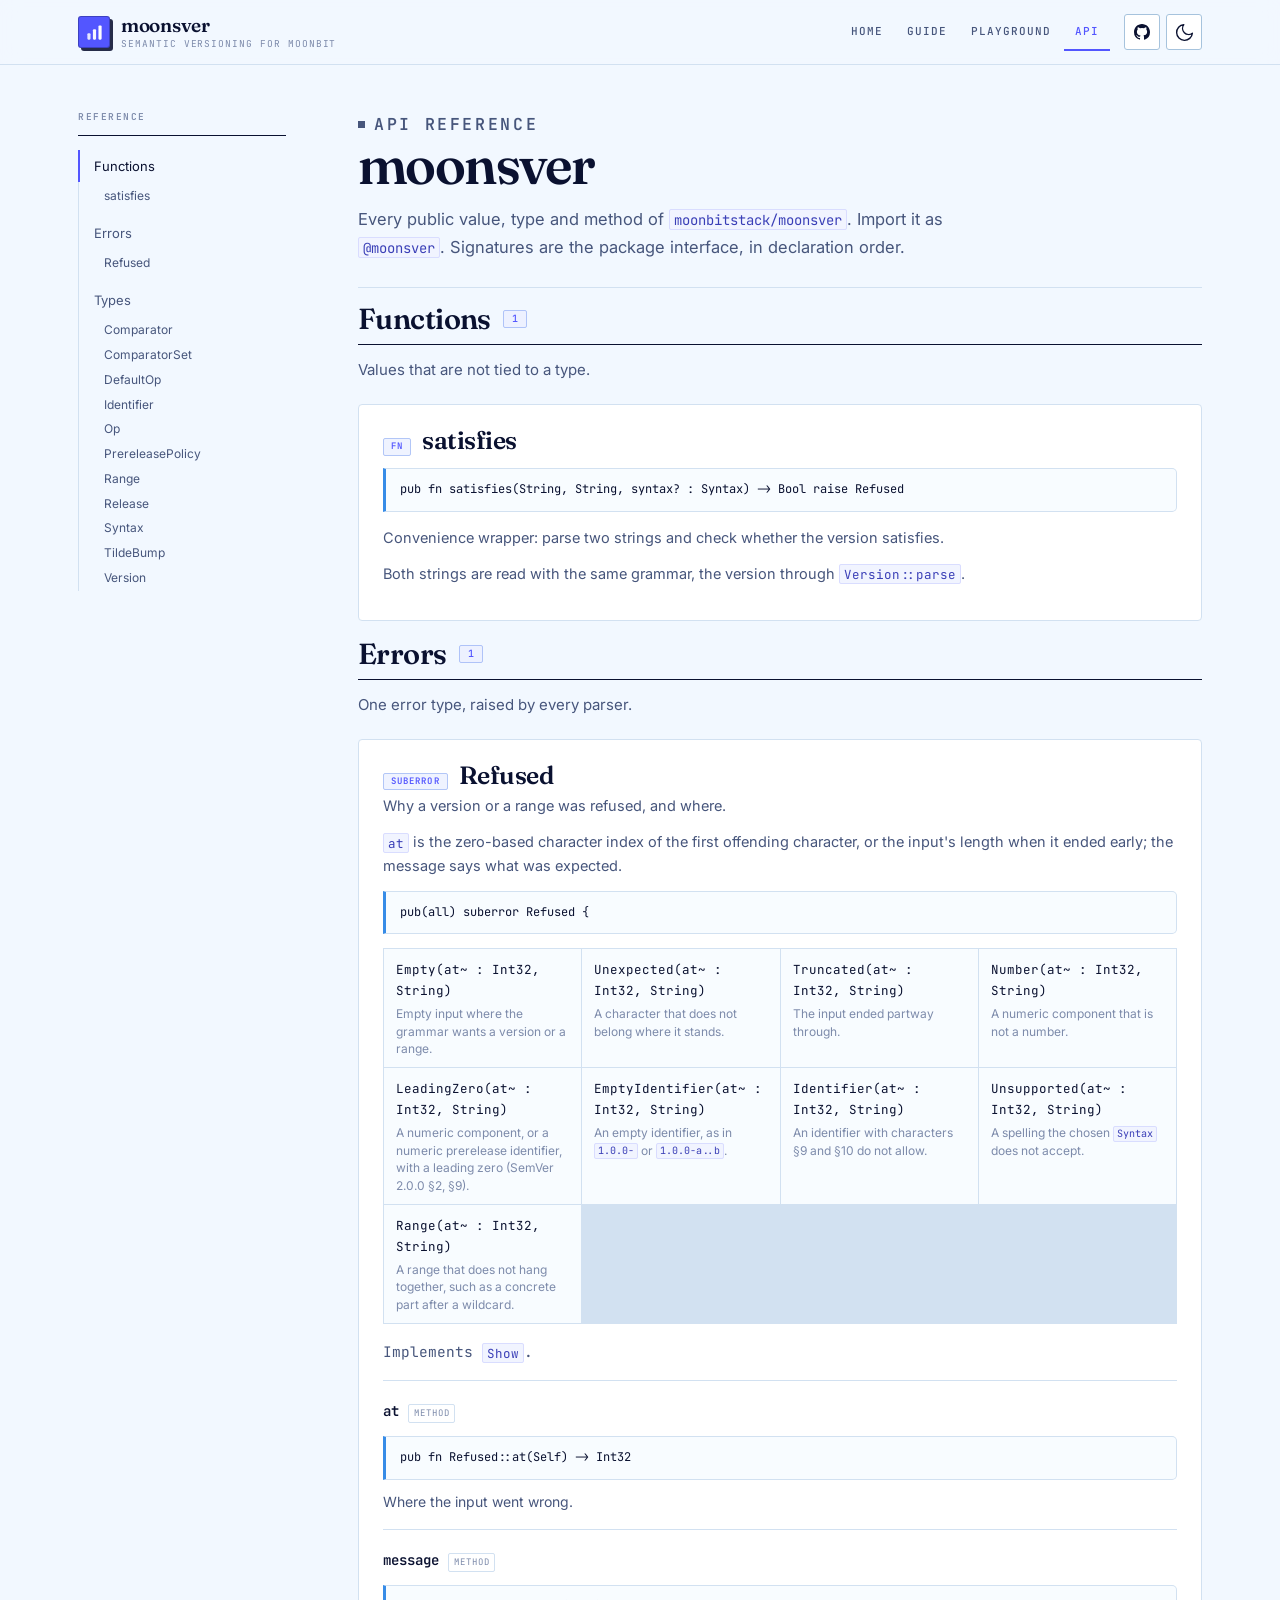
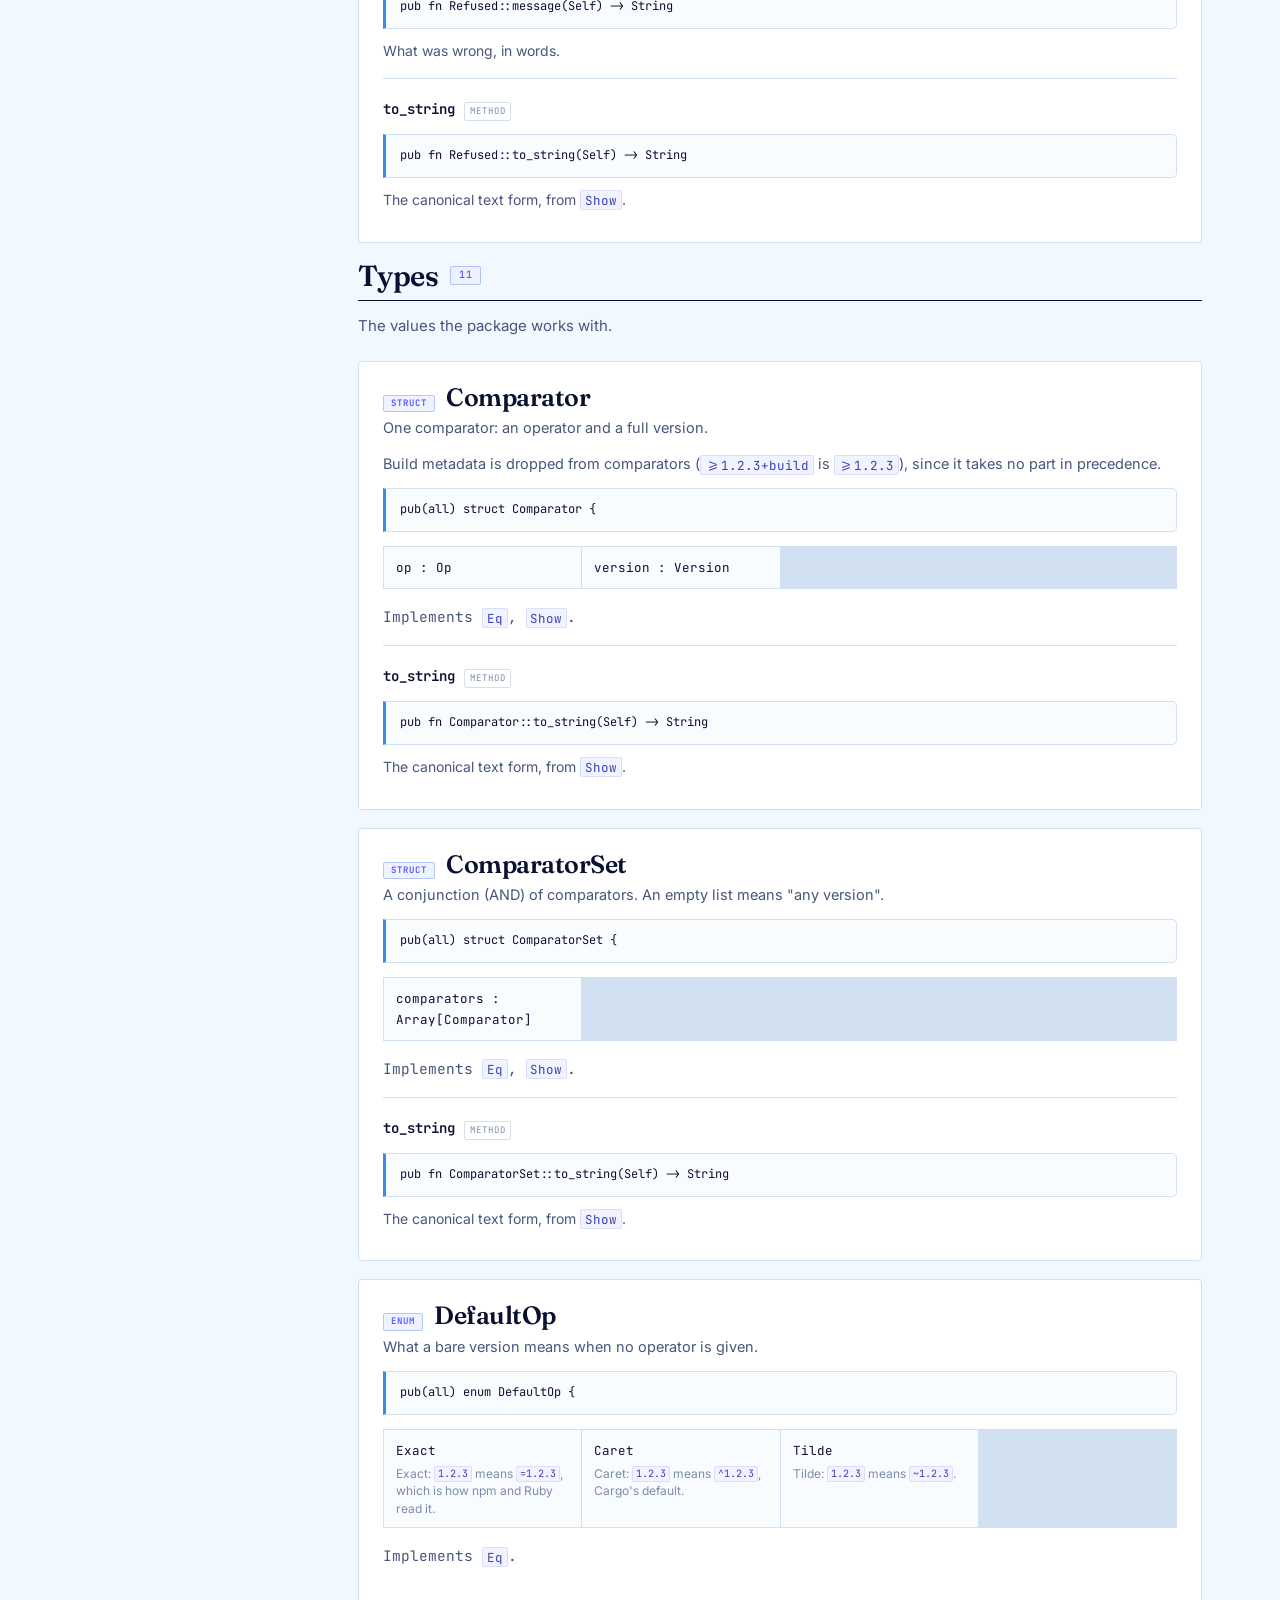
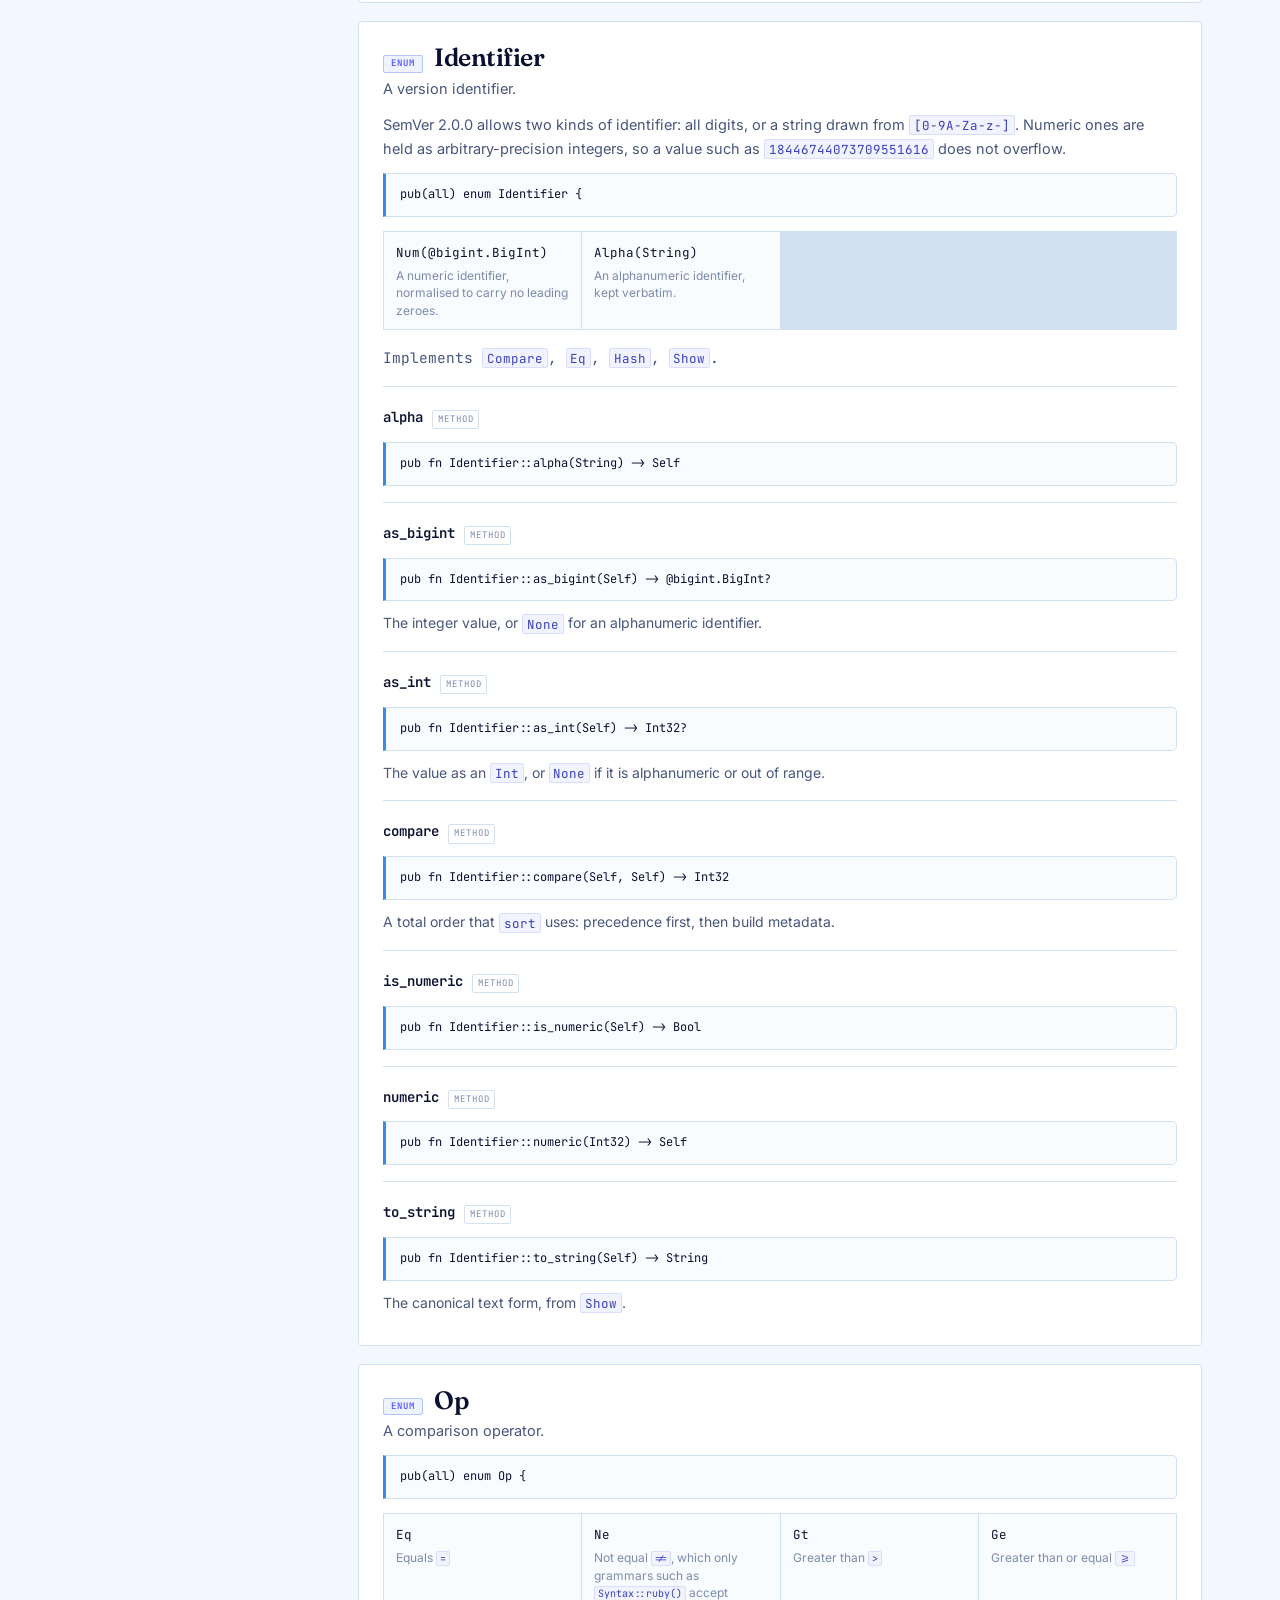
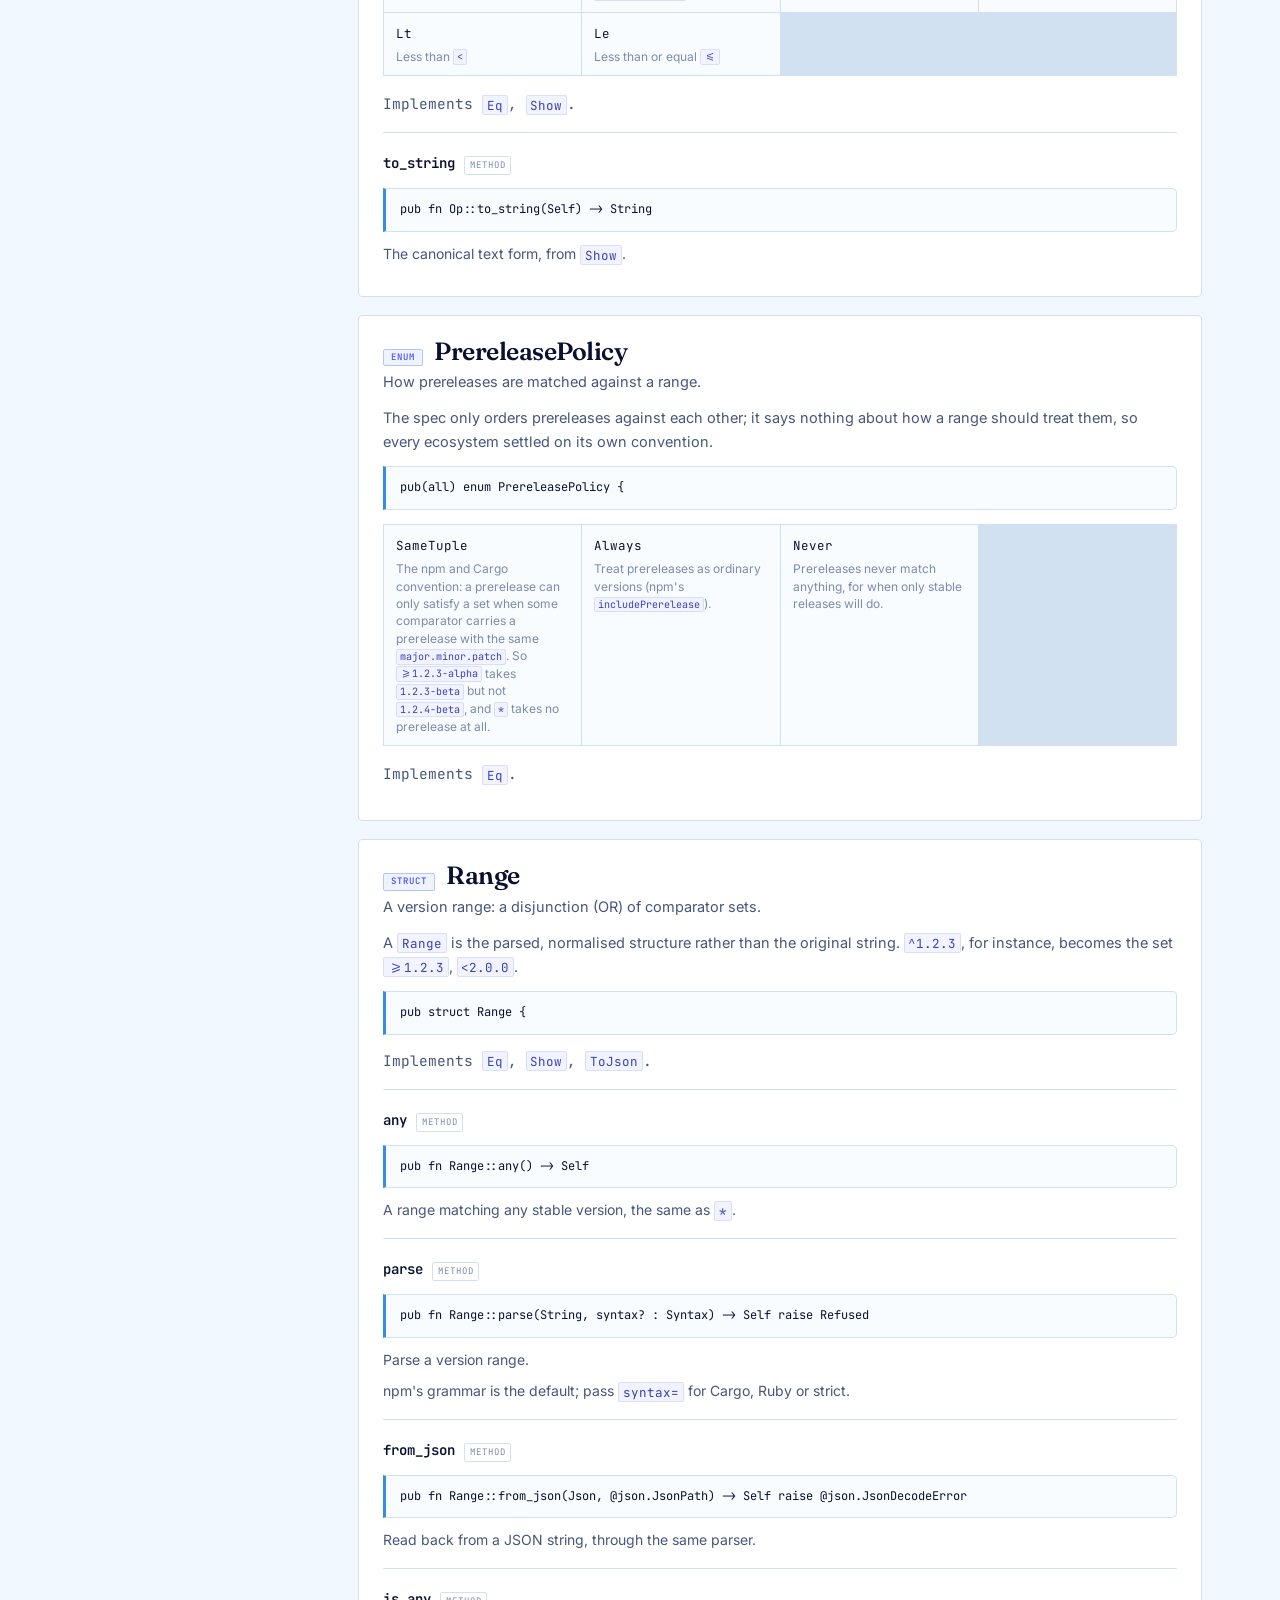
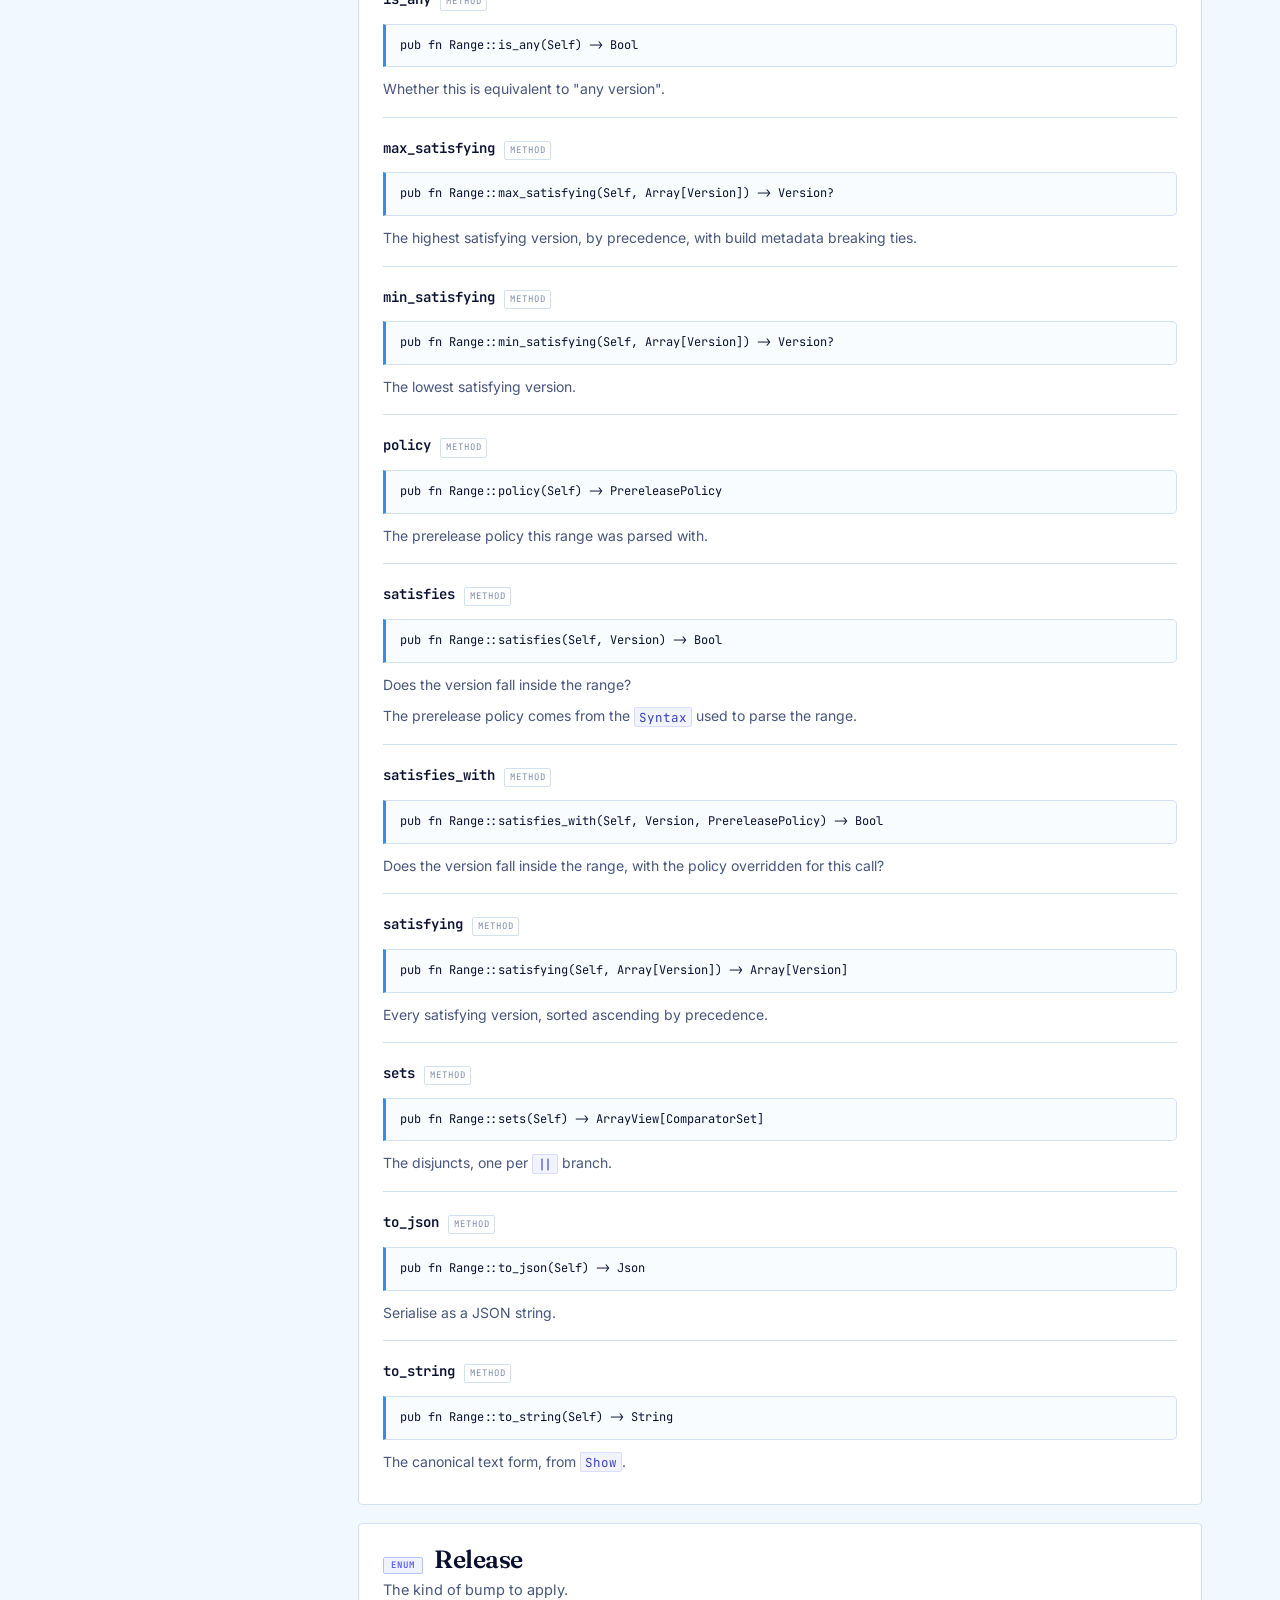
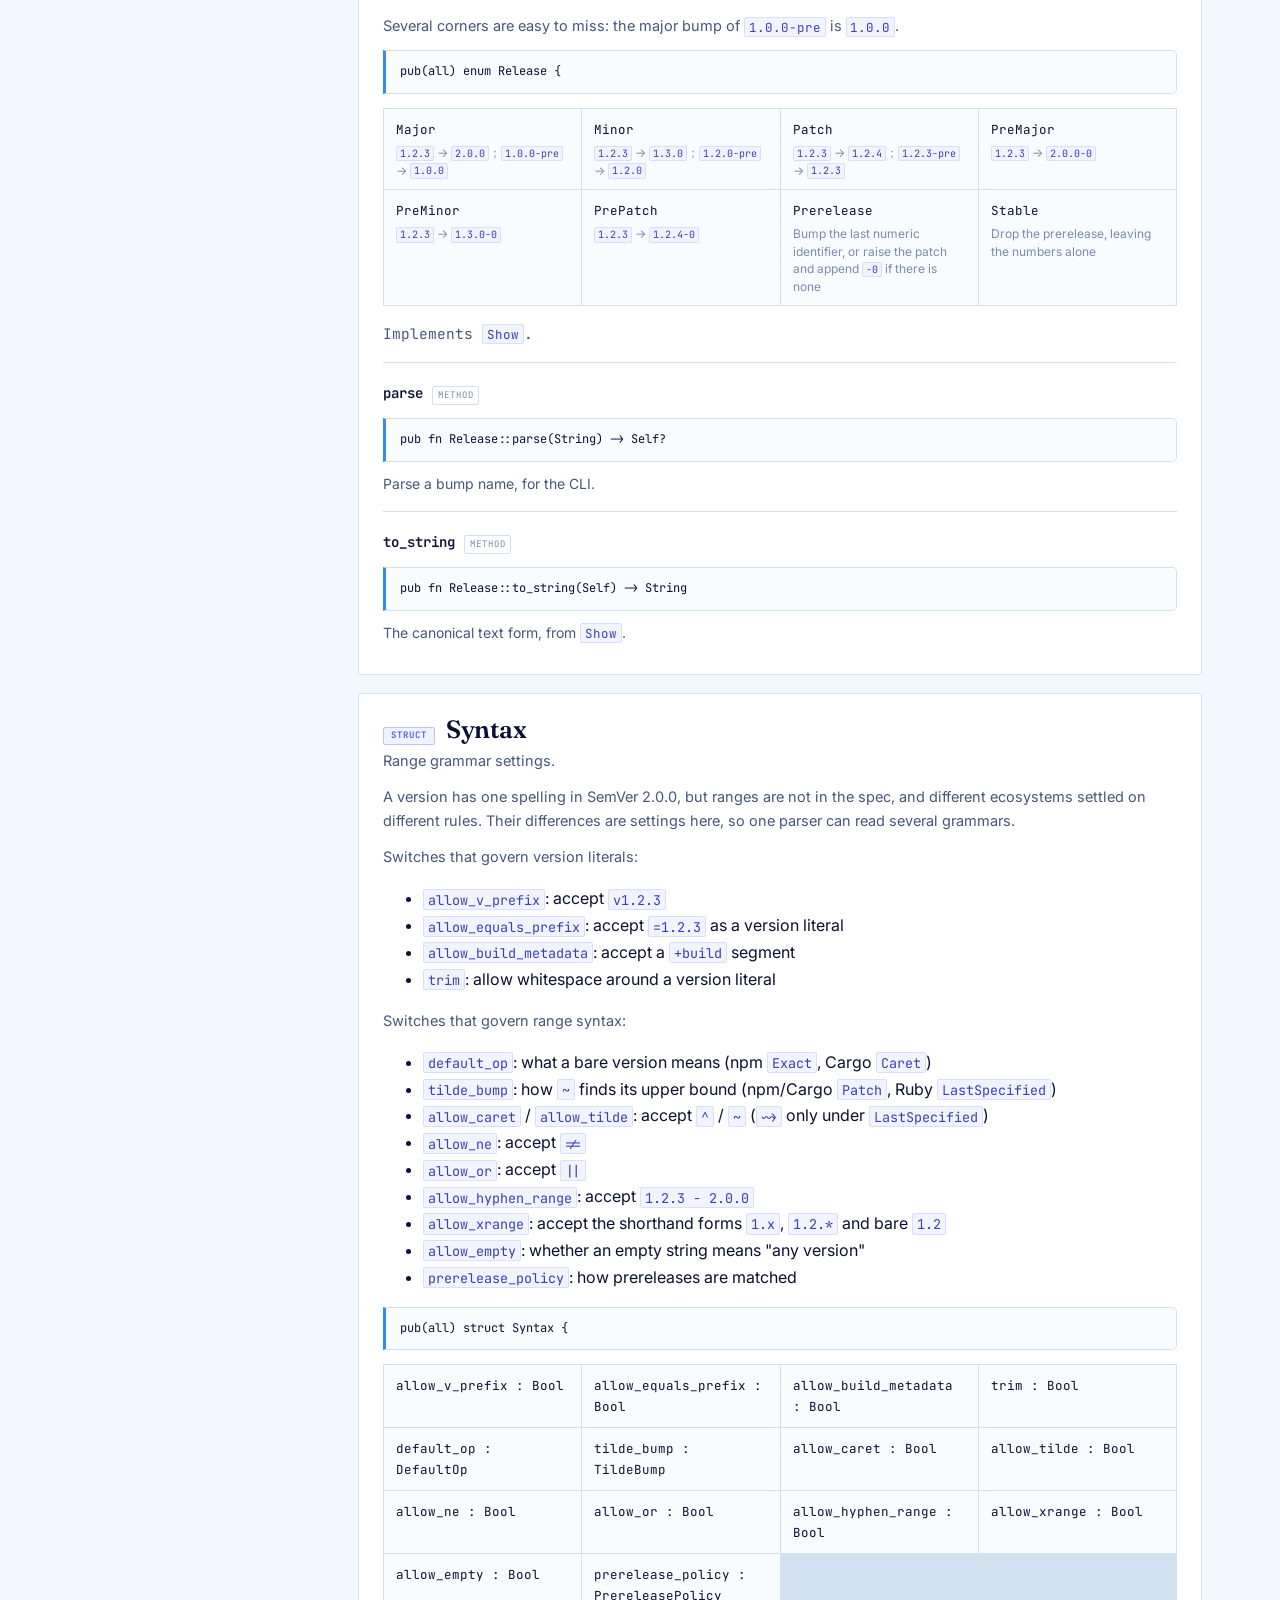
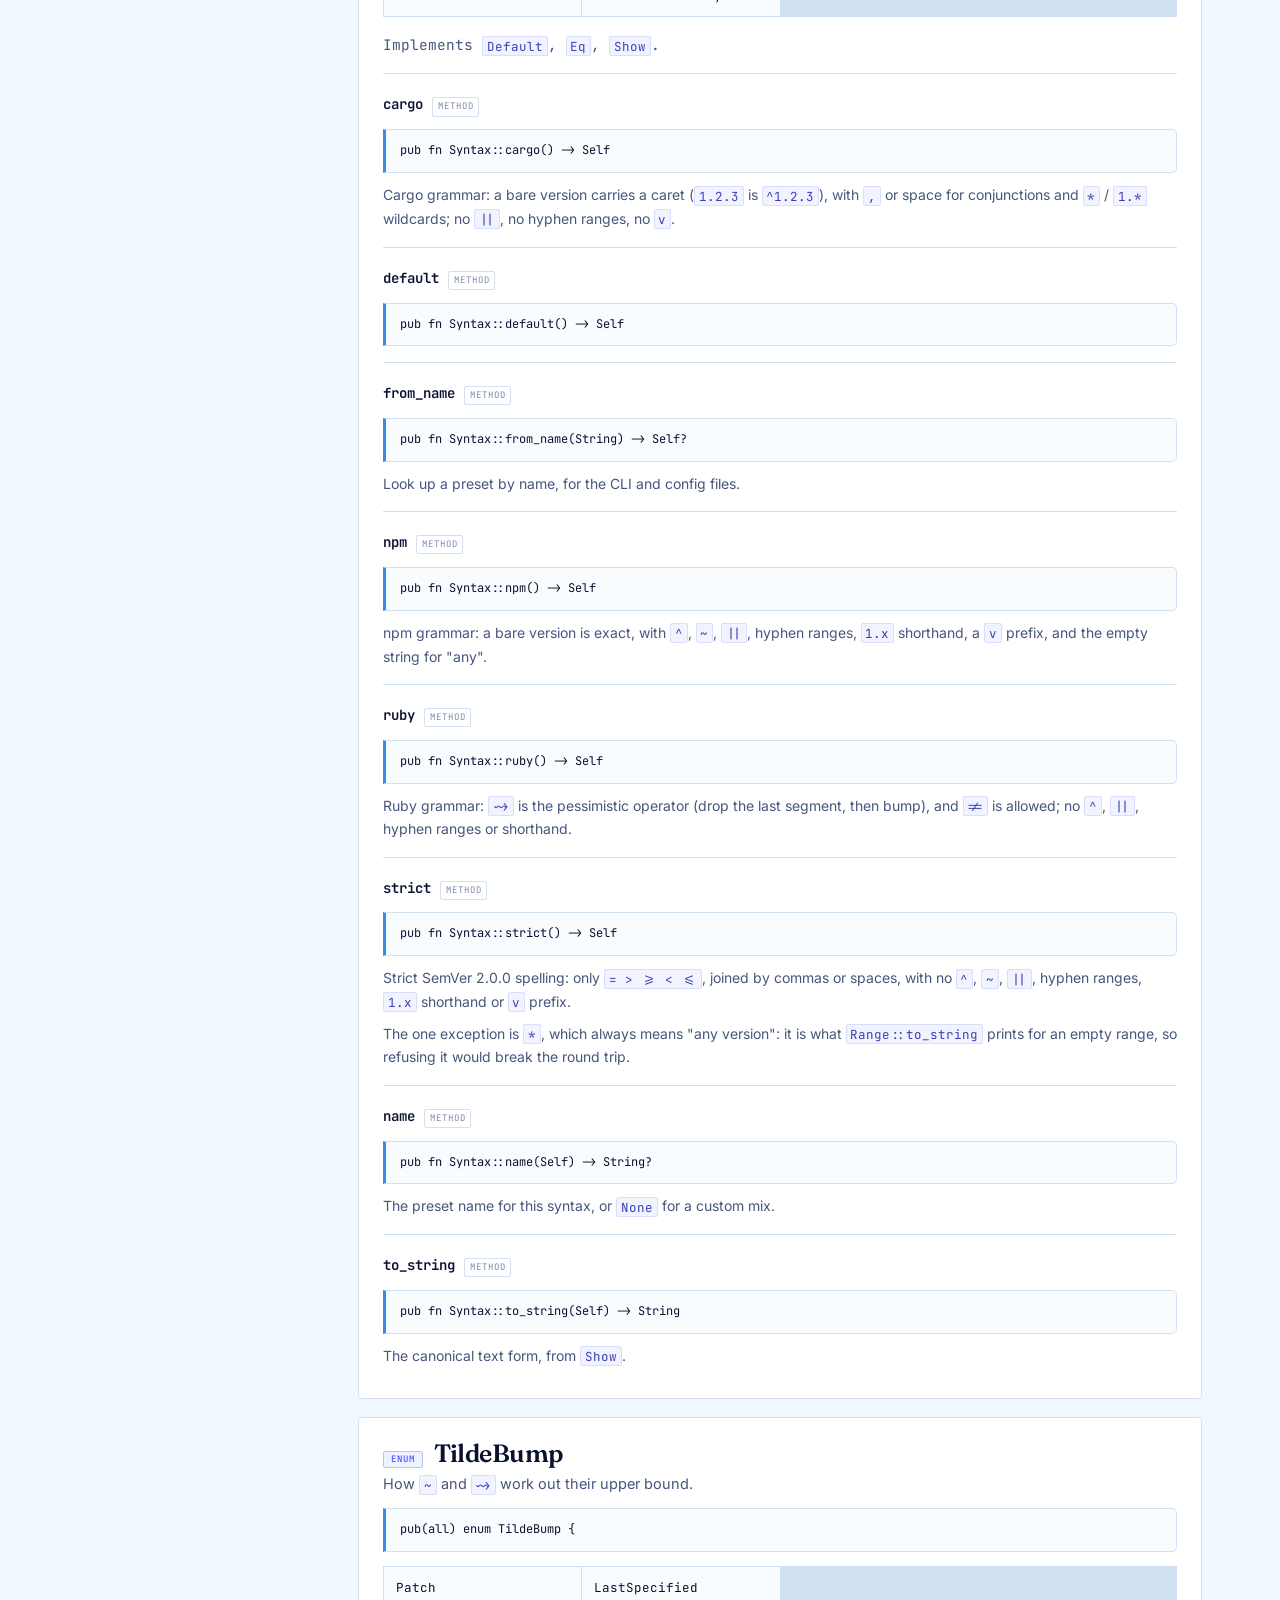
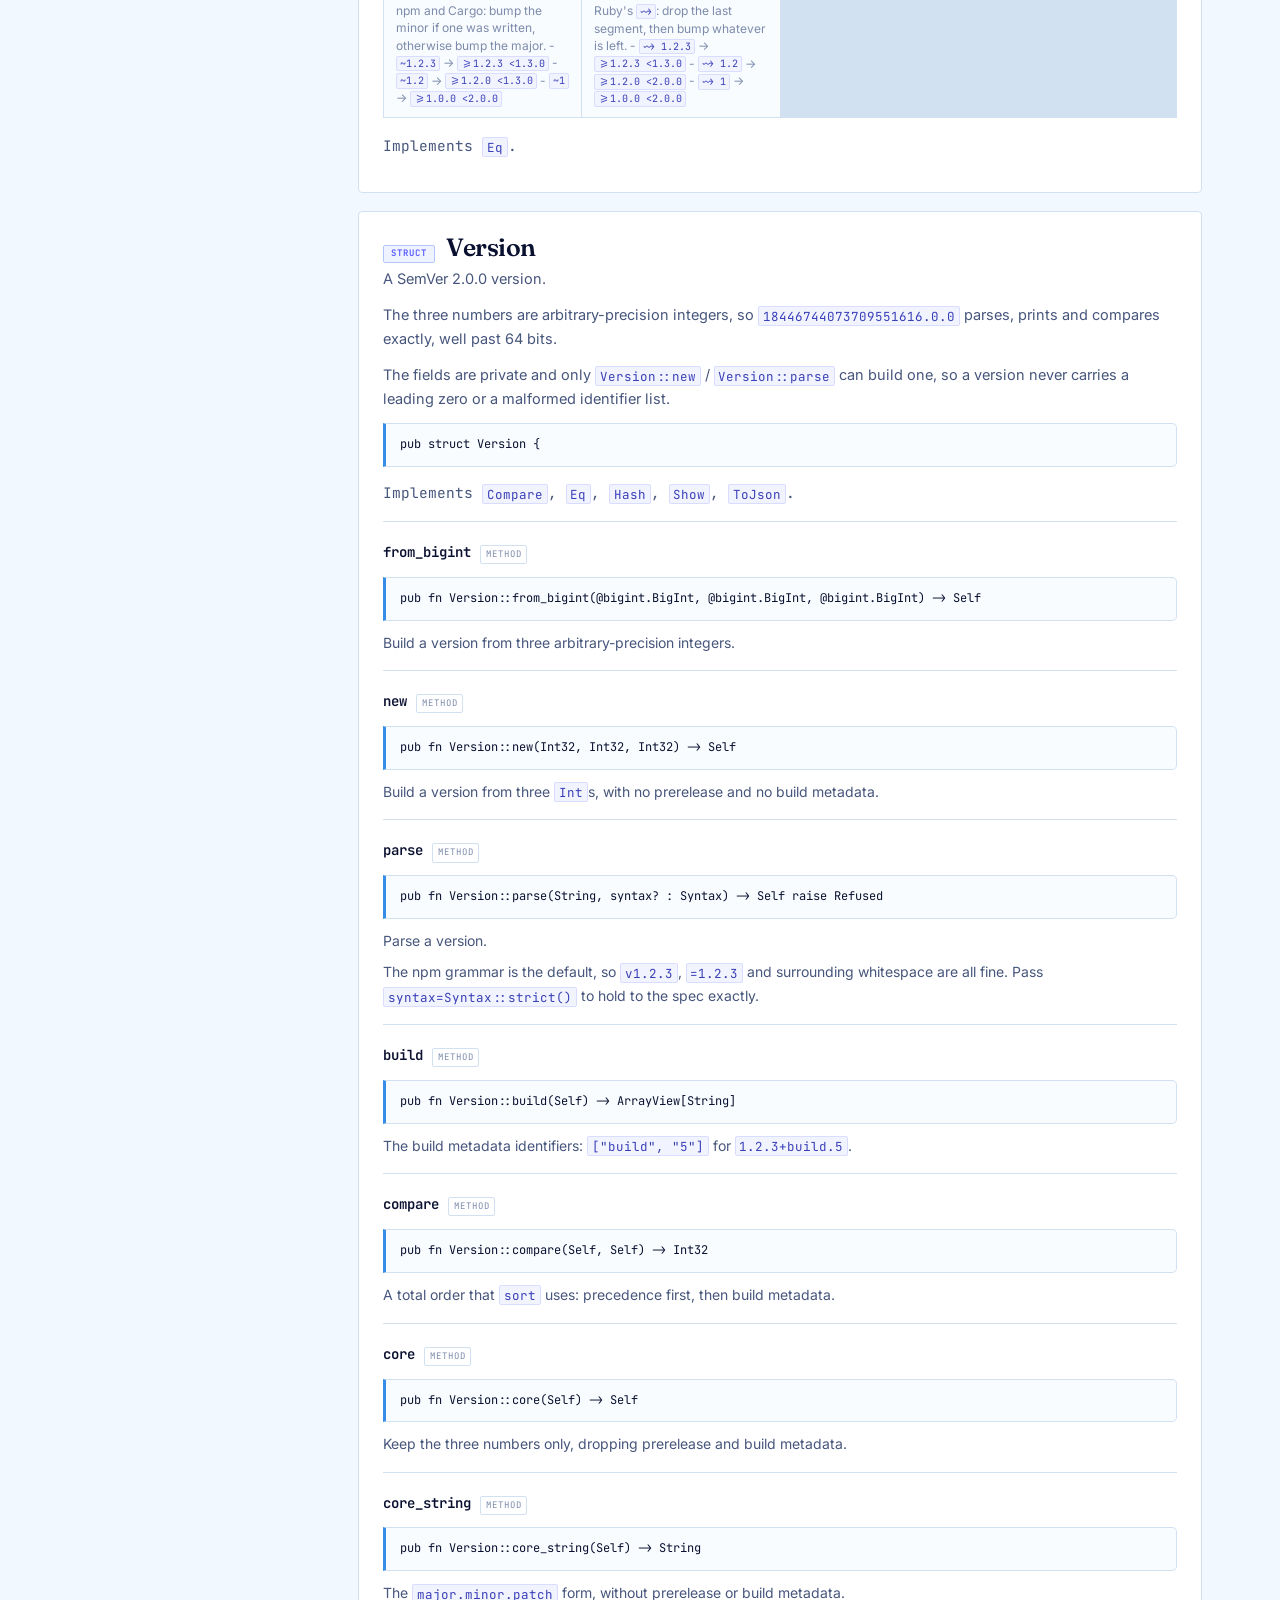
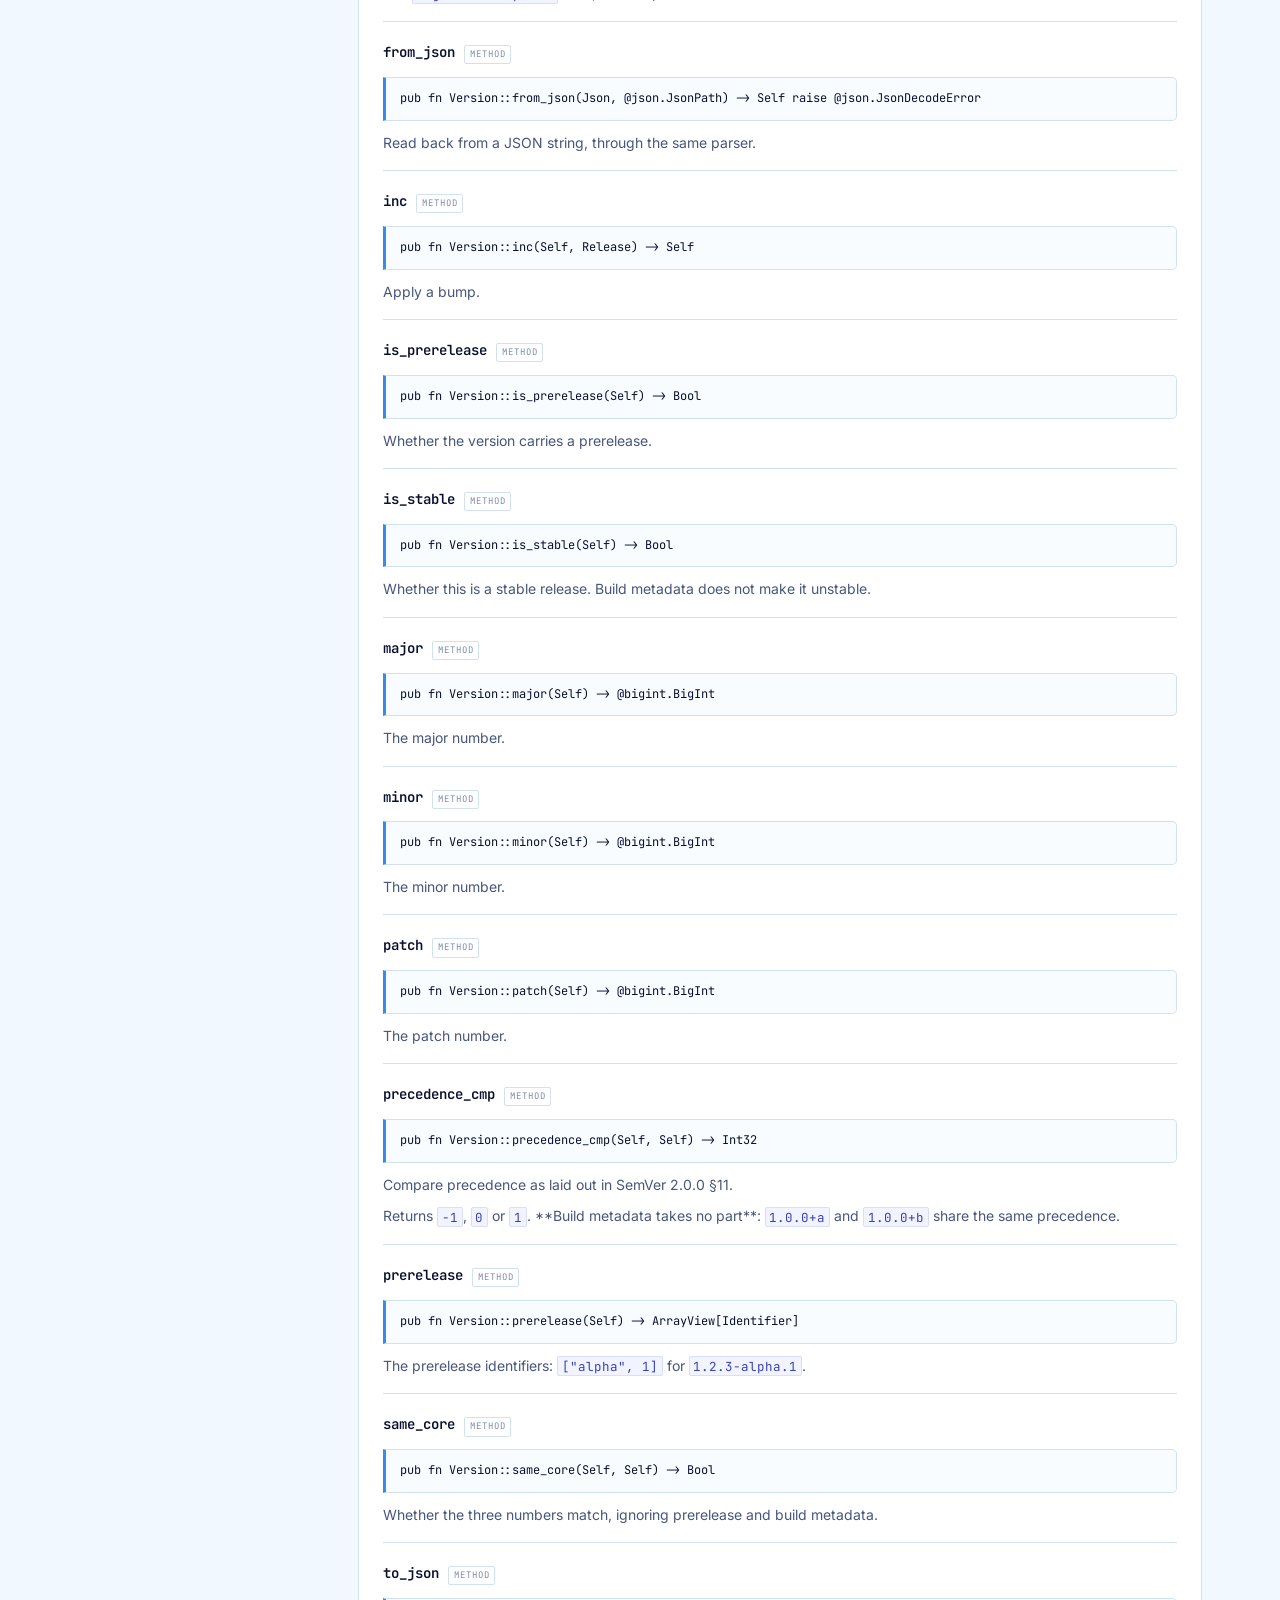
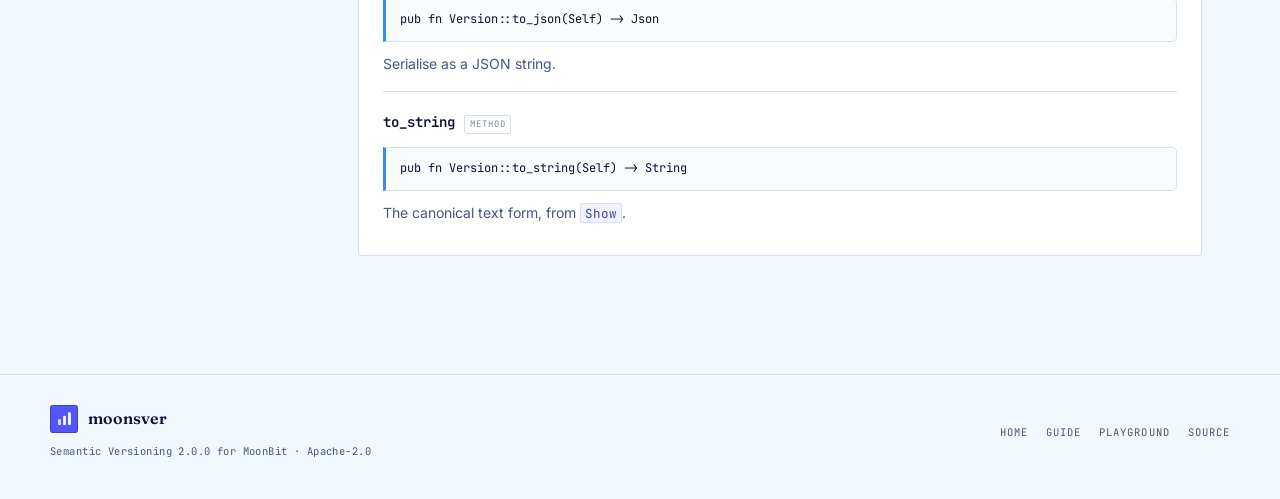
==== docs/api.html @ bf537605 "feat(docs): set the pages like a spec sheet, with notes stacked as two sheets. The old pages were a " ====
<!doctype html>
<html lang="en">
<head>
<meta charset="utf-8">
<meta name="viewport" content="width=device-width, initial-scale=1">
<title>API reference · moonsver</title>
<meta name="description" content="Every public value, type and method of moonbitstack/moonsver, generated from the package interface and its doc comments.">
<link rel="preconnect" href="https://fonts.googleapis.com">
<link rel="preconnect" href="https://fonts.gstatic.com" crossorigin>
<link href="https://fonts.googleapis.com/css2?family=Fraunces:ital,opsz,wght@0,9..144,400;0,9..144,600;0,9..144,700;1,9..144,600&family=Inter:wght@400;500;600;700&family=JetBrains+Mono:wght@400;500;600;700&display=swap" rel="stylesheet">
<link rel="stylesheet" href="assets/site.css">
<script>try{var q=new URLSearchParams(location.search).get('theme');var t=q||localStorage.getItem('theme');if(t==='dark'||t==='light')document.documentElement.setAttribute('data-theme',t);}catch(e){}</script>
</head>
<body>
<a class="skip" href="#main">Skip to content</a>

<header class="site-header">
  <div class="bar">
    <a class="brand" href="./" aria-label="moonsver home">
      <span class="brand-mark" aria-hidden="true"><svg viewBox="0 0 24 24" fill="none"><rect x="3" y="13" width="4" height="8" rx="1.3" fill="#fff" opacity=".85"/><rect x="10" y="8" width="4" height="13" rx="1.3" fill="#fff" opacity=".95"/><rect x="17" y="3" width="4" height="18" rx="1.3" fill="#fff"/></svg></span>
      <span class="brand-text"><span class="brand-name">moonsver</span><span class="brand-tag">Semantic Versioning for MoonBit</span></span>
    </a>
    <nav class="topnav" aria-label="Primary">
      <div class="nav-links">
        <a class="navlink" href="./">Home</a>
        <a class="navlink" href="guide.html">Guide</a>
        <a class="navlink" href="play.html">Playground</a>
        <a class="navlink" href="api.html" aria-current="page">API</a>
      </div>
      <a class="gh" href="https://github.com/moonbitstack/moonsver" aria-label="Source on GitHub" title="Source on GitHub"><svg viewBox="0 0 16 16" aria-hidden="true"><path fill="currentColor" d="M8 0C3.58 0 0 3.58 0 8a8 8 0 0 0 5.47 7.59c.4.07.55-.17.55-.38v-1.33c-2.23.48-2.7-1.07-2.7-1.07-.36-.92-.89-1.17-.89-1.17-.73-.5.06-.49.06-.49.8.06 1.23.83 1.23.83.72 1.22 1.88.87 2.34.66.07-.52.28-.87.5-1.07-1.78-.2-3.65-.89-3.65-3.95 0-.87.31-1.59.82-2.15-.08-.2-.36-1.02.08-2.12 0 0 .67-.21 2.2.82a7.6 7.6 0 0 1 4 0c1.53-1.04 2.2-.82 2.2-.82.44 1.1.16 1.92.08 2.12.51.56.82 1.27.82 2.15 0 3.07-1.87 3.75-3.65 3.95.29.25.54.73.54 1.48v2.2c0 .21.15.46.55.38A8 8 0 0 0 16 8c0-4.42-3.58-8-8-8Z"/></svg></a>
      <button class="theme-btn" type="button" aria-label="Toggle theme">
        <svg class="i-sun" viewBox="0 0 24 24" fill="none" stroke="currentColor" stroke-width="2" stroke-linecap="round"><circle cx="12" cy="12" r="4"/><path d="M12 2v2M12 20v2M4.9 4.9l1.4 1.4M17.7 17.7l1.4 1.4M2 12h2M20 12h2M4.9 19.1l1.4-1.4M17.7 6.3l1.4-1.4"/></svg>
        <svg class="i-moon" viewBox="0 0 24 24" fill="none" stroke="currentColor" stroke-width="2" stroke-linecap="round" stroke-linejoin="round"><path d="M21 12.8A9 9 0 1 1 11.2 3a7 7 0 0 0 9.8 9.8Z"/></svg>
      </button>
      <button class="menu-btn theme-btn" type="button" aria-expanded="false" aria-label="Menu"><svg viewBox="0 0 24 24" fill="none" stroke="currentColor" stroke-width="2" stroke-linecap="round"><path d="M3 7.5h18M3 12h18M3 16.5h18"/></svg></button>
    </nav>
  </div>
</header>

<main id="main" class="wrap">
  <div class="doc">
    <aside class="doc-side">
      <p class="label">Reference</p>
      <ul class="toc"><li><a href="#g-functions">Functions</a><ul class="sub">
<li><a href="#moonsver-satisfies">satisfies</a></li>
</ul></li>
<li><a href="#g-errors">Errors</a><ul class="sub">
<li><a href="#moonsver-refused">Refused</a></li>
</ul></li>
<li><a href="#g-types">Types</a><ul class="sub">
<li><a href="#moonsver-comparator">Comparator</a></li>
<li><a href="#moonsver-comparatorset">ComparatorSet</a></li>
<li><a href="#moonsver-defaultop">DefaultOp</a></li>
<li><a href="#moonsver-identifier">Identifier</a></li>
<li><a href="#moonsver-op">Op</a></li>
<li><a href="#moonsver-prereleasepolicy">PrereleasePolicy</a></li>
<li><a href="#moonsver-range">Range</a></li>
<li><a href="#moonsver-release">Release</a></li>
<li><a href="#moonsver-syntax">Syntax</a></li>
<li><a href="#moonsver-tildebump">TildeBump</a></li>
<li><a href="#moonsver-version">Version</a></li>
</ul></li></ul>
    </aside>
    <article class="doc-main">
      <div class="page-head">
        <p class="eyebrow">API reference</p>
        <h1>moonsver</h1>
        <p>Every public value, type and method of <code>moonbitstack/moonsver</code>. Import it as <code>@moonsver</code>. Signatures are the package interface, in declaration order.</p>
      </div>
      <div class="ref"><section class="ref-group" id="g-functions">
<h2>Functions <span class="count">1</span></h2>
<p>Values that are not tied to a type.</p>
<div class="type-card" id="moonsver-satisfies"><h3><span class="kind">fn</span>satisfies<a class="anchor-link" href="#moonsver-satisfies">#</a></h3><pre class="sig">pub fn satisfies(String, String, syntax? : Syntax) -&gt; Bool raise Refused</pre><p>Convenience wrapper: parse two strings and check whether the version satisfies.</p><p>Both strings are read with the same grammar, the version through <code>Version::parse</code>.</p></div>
<section class="ref-group" id="g-errors">
<h2>Errors <span class="count">1</span></h2>
<p>One error type, raised by every parser.</p>
<div class="type-card" id="moonsver-refused"><h3><span class="kind">suberror</span>Refused<a class="anchor-link" href="#moonsver-refused">#</a></h3><p>Why a version or a range was refused, and where.</p><p><code>at</code> is the zero-based character index of the first offending character, or the input's length when it ended early; the message says what was expected.</p><pre class="sig">pub(all) suberror Refused {</pre><ul class="variants"><li>Empty(at~ : Int32, String)<small>Empty input where the grammar wants a version or a range.</small></li><li>Unexpected(at~ : Int32, String)<small>A character that does not belong where it stands.</small></li><li>Truncated(at~ : Int32, String)<small>The input ended partway through.</small></li><li>Number(at~ : Int32, String)<small>A numeric component that is not a number.</small></li><li>LeadingZero(at~ : Int32, String)<small>A numeric component, or a numeric prerelease identifier, with a leading zero
(SemVer 2.0.0 §2, §9).</small></li><li>EmptyIdentifier(at~ : Int32, String)<small>An empty identifier, as in <code>1.0.0-</code> or <code>1.0.0-a..b</code>.</small></li><li>Identifier(at~ : Int32, String)<small>An identifier with characters §9 and §10 do not allow.</small></li><li>Unsupported(at~ : Int32, String)<small>A spelling the chosen <code>Syntax</code> does not accept.</small></li><li>Range(at~ : Int32, String)<small>A range that does not hang together, such as a concrete part after a wildcard.</small></li></ul><p class="impls">Implements <code>Show</code>.</p><div class="member"><div class="mhead"><span class="mname">at</span><span class="mk">method</span><a class="anchor-link" href="#moonsver-refused-at">#</a></div><pre class="sig">pub fn Refused::at(Self) -&gt; Int32</pre><p>Where the input went wrong.</p></div><div class="member"><div class="mhead"><span class="mname">message</span><span class="mk">method</span><a class="anchor-link" href="#moonsver-refused-message">#</a></div><pre class="sig">pub fn Refused::message(Self) -&gt; String</pre><p>What was wrong, in words.</p></div><div class="member"><div class="mhead"><span class="mname">to_string</span><span class="mk">method</span><a class="anchor-link" href="#moonsver-refused-to_string">#</a></div><pre class="sig">pub fn Refused::to_string(Self) -&gt; String</pre><p>The canonical text form, from <code>Show</code>.</p></div></div>
<section class="ref-group" id="g-types">
<h2>Types <span class="count">11</span></h2>
<p>The values the package works with.</p>
<div class="type-card" id="moonsver-comparator"><h3><span class="kind">struct</span>Comparator<a class="anchor-link" href="#moonsver-comparator">#</a></h3><p>One comparator: an operator and a full version.</p><p>Build metadata is dropped from comparators (<code>&gt;=1.2.3+build</code> is <code>&gt;=1.2.3</code>), since it takes no part in precedence.</p><pre class="sig">pub(all) struct Comparator {</pre><ul class="variants"><li>op : Op</li><li>version : Version</li></ul><p class="impls">Implements <code>Eq</code>, <code>Show</code>.</p><div class="member"><div class="mhead"><span class="mname">to_string</span><span class="mk">method</span><a class="anchor-link" href="#moonsver-comparator-to_string">#</a></div><pre class="sig">pub fn Comparator::to_string(Self) -&gt; String</pre><p>The canonical text form, from <code>Show</code>.</p></div></div>
<div class="type-card" id="moonsver-comparatorset"><h3><span class="kind">struct</span>ComparatorSet<a class="anchor-link" href="#moonsver-comparatorset">#</a></h3><p>A conjunction (AND) of comparators. An empty list means "any version".</p><pre class="sig">pub(all) struct ComparatorSet {</pre><ul class="variants"><li>comparators : Array[Comparator]</li></ul><p class="impls">Implements <code>Eq</code>, <code>Show</code>.</p><div class="member"><div class="mhead"><span class="mname">to_string</span><span class="mk">method</span><a class="anchor-link" href="#moonsver-comparatorset-to_string">#</a></div><pre class="sig">pub fn ComparatorSet::to_string(Self) -&gt; String</pre><p>The canonical text form, from <code>Show</code>.</p></div></div>
<div class="type-card" id="moonsver-defaultop"><h3><span class="kind">enum</span>DefaultOp<a class="anchor-link" href="#moonsver-defaultop">#</a></h3><p>What a bare version means when no operator is given.</p><pre class="sig">pub(all) enum DefaultOp {</pre><ul class="variants"><li>Exact<small>Exact: <code>1.2.3</code> means <code>=1.2.3</code>, which is how npm and Ruby read it.</small></li><li>Caret<small>Caret: <code>1.2.3</code> means <code>^1.2.3</code>, Cargo's default.</small></li><li>Tilde<small>Tilde: <code>1.2.3</code> means <code>~1.2.3</code>.</small></li></ul><p class="impls">Implements <code>Eq</code>.</p></div>
<div class="type-card" id="moonsver-identifier"><h3><span class="kind">enum</span>Identifier<a class="anchor-link" href="#moonsver-identifier">#</a></h3><p>A version identifier.</p><p>SemVer 2.0.0 allows two kinds of identifier: all digits, or a string drawn from <code>[0-9A-Za-z-]</code>. Numeric ones are held as arbitrary-precision integers, so a value such as <code>18446744073709551616</code> does not overflow.</p><pre class="sig">pub(all) enum Identifier {</pre><ul class="variants"><li>Num(@bigint.BigInt)<small>A numeric identifier, normalised to carry no leading zeroes.</small></li><li>Alpha(String)<small>An alphanumeric identifier, kept verbatim.</small></li></ul><p class="impls">Implements <code>Compare</code>, <code>Eq</code>, <code>Hash</code>, <code>Show</code>.</p><div class="member"><div class="mhead"><span class="mname">alpha</span><span class="mk">method</span><a class="anchor-link" href="#moonsver-identifier-alpha">#</a></div><pre class="sig">pub fn Identifier::alpha(String) -&gt; Self</pre></div><div class="member"><div class="mhead"><span class="mname">as_bigint</span><span class="mk">method</span><a class="anchor-link" href="#moonsver-identifier-as_bigint">#</a></div><pre class="sig">pub fn Identifier::as_bigint(Self) -&gt; @bigint.BigInt?</pre><p>The integer value, or <code>None</code> for an alphanumeric identifier.</p></div><div class="member"><div class="mhead"><span class="mname">as_int</span><span class="mk">method</span><a class="anchor-link" href="#moonsver-identifier-as_int">#</a></div><pre class="sig">pub fn Identifier::as_int(Self) -&gt; Int32?</pre><p>The value as an <code>Int</code>, or <code>None</code> if it is alphanumeric or out of range.</p></div><div class="member"><div class="mhead"><span class="mname">compare</span><span class="mk">method</span><a class="anchor-link" href="#moonsver-identifier-compare">#</a></div><pre class="sig">pub fn Identifier::compare(Self, Self) -&gt; Int32</pre><p>A total order that <code>sort</code> uses: precedence first, then build metadata.</p></div><div class="member"><div class="mhead"><span class="mname">is_numeric</span><span class="mk">method</span><a class="anchor-link" href="#moonsver-identifier-is_numeric">#</a></div><pre class="sig">pub fn Identifier::is_numeric(Self) -&gt; Bool</pre></div><div class="member"><div class="mhead"><span class="mname">numeric</span><span class="mk">method</span><a class="anchor-link" href="#moonsver-identifier-numeric">#</a></div><pre class="sig">pub fn Identifier::numeric(Int32) -&gt; Self</pre></div><div class="member"><div class="mhead"><span class="mname">to_string</span><span class="mk">method</span><a class="anchor-link" href="#moonsver-identifier-to_string">#</a></div><pre class="sig">pub fn Identifier::to_string(Self) -&gt; String</pre><p>The canonical text form, from <code>Show</code>.</p></div></div>
<div class="type-card" id="moonsver-op"><h3><span class="kind">enum</span>Op<a class="anchor-link" href="#moonsver-op">#</a></h3><p>A comparison operator.</p><pre class="sig">pub(all) enum Op {</pre><ul class="variants"><li>Eq<small>Equals <code>=</code></small></li><li>Ne<small>Not equal <code>!=</code>, which only grammars such as <code>Syntax::ruby()</code> accept</small></li><li>Gt<small>Greater than <code>&gt;</code></small></li><li>Ge<small>Greater than or equal <code>&gt;=</code></small></li><li>Lt<small>Less than <code>&lt;</code></small></li><li>Le<small>Less than or equal <code>&lt;=</code></small></li></ul><p class="impls">Implements <code>Eq</code>, <code>Show</code>.</p><div class="member"><div class="mhead"><span class="mname">to_string</span><span class="mk">method</span><a class="anchor-link" href="#moonsver-op-to_string">#</a></div><pre class="sig">pub fn Op::to_string(Self) -&gt; String</pre><p>The canonical text form, from <code>Show</code>.</p></div></div>
<div class="type-card" id="moonsver-prereleasepolicy"><h3><span class="kind">enum</span>PrereleasePolicy<a class="anchor-link" href="#moonsver-prereleasepolicy">#</a></h3><p>How prereleases are matched against a range.</p><p>The spec only orders prereleases against each other; it says nothing about how a range should treat them, so every ecosystem settled on its own convention.</p><pre class="sig">pub(all) enum PrereleasePolicy {</pre><ul class="variants"><li>SameTuple<small>The npm and Cargo convention: a prerelease can only satisfy a set when some
comparator carries a prerelease with the same <code>major.minor.patch</code>.

So <code>&gt;=1.2.3-alpha</code> takes <code>1.2.3-beta</code> but not <code>1.2.4-beta</code>, and <code>*</code> takes no
prerelease at all.</small></li><li>Always<small>Treat prereleases as ordinary versions (npm's <code>includePrerelease</code>).</small></li><li>Never<small>Prereleases never match anything, for when only stable releases will do.</small></li></ul><p class="impls">Implements <code>Eq</code>.</p></div>
<div class="type-card" id="moonsver-range"><h3><span class="kind">struct</span>Range<a class="anchor-link" href="#moonsver-range">#</a></h3><p>A version range: a disjunction (OR) of comparator sets.</p><p>A <code>Range</code> is the parsed, normalised structure rather than the original string. <code>^1.2.3</code>, for instance, becomes the set <code>&gt;=1.2.3</code>, <code>&lt;2.0.0</code>.</p><pre class="sig">pub struct Range {</pre><p class="impls">Implements <code>Eq</code>, <code>Show</code>, <code>ToJson</code>.</p><div class="member"><div class="mhead"><span class="mname">any</span><span class="mk">method</span><a class="anchor-link" href="#moonsver-range-any">#</a></div><pre class="sig">pub fn Range::any() -&gt; Self</pre><p>A range matching any stable version, the same as <code>*</code>.</p></div><div class="member"><div class="mhead"><span class="mname">parse</span><span class="mk">method</span><a class="anchor-link" href="#moonsver-range-parse">#</a></div><pre class="sig">pub fn Range::parse(String, syntax? : Syntax) -&gt; Self raise Refused</pre><p>Parse a version range.</p><p>npm's grammar is the default; pass <code>syntax=</code> for Cargo, Ruby or strict.</p></div><div class="member"><div class="mhead"><span class="mname">from_json</span><span class="mk">method</span><a class="anchor-link" href="#moonsver-range-from_json">#</a></div><pre class="sig">pub fn Range::from_json(Json, @json.JsonPath) -&gt; Self raise @json.JsonDecodeError</pre><p>Read back from a JSON string, through the same parser.</p></div><div class="member"><div class="mhead"><span class="mname">is_any</span><span class="mk">method</span><a class="anchor-link" href="#moonsver-range-is_any">#</a></div><pre class="sig">pub fn Range::is_any(Self) -&gt; Bool</pre><p>Whether this is equivalent to "any version".</p></div><div class="member"><div class="mhead"><span class="mname">max_satisfying</span><span class="mk">method</span><a class="anchor-link" href="#moonsver-range-max_satisfying">#</a></div><pre class="sig">pub fn Range::max_satisfying(Self, Array[Version]) -&gt; Version?</pre><p>The highest satisfying version, by precedence, with build metadata breaking ties.</p></div><div class="member"><div class="mhead"><span class="mname">min_satisfying</span><span class="mk">method</span><a class="anchor-link" href="#moonsver-range-min_satisfying">#</a></div><pre class="sig">pub fn Range::min_satisfying(Self, Array[Version]) -&gt; Version?</pre><p>The lowest satisfying version.</p></div><div class="member"><div class="mhead"><span class="mname">policy</span><span class="mk">method</span><a class="anchor-link" href="#moonsver-range-policy">#</a></div><pre class="sig">pub fn Range::policy(Self) -&gt; PrereleasePolicy</pre><p>The prerelease policy this range was parsed with.</p></div><div class="member"><div class="mhead"><span class="mname">satisfies</span><span class="mk">method</span><a class="anchor-link" href="#moonsver-range-satisfies">#</a></div><pre class="sig">pub fn Range::satisfies(Self, Version) -&gt; Bool</pre><p>Does the version fall inside the range?</p><p>The prerelease policy comes from the <code>Syntax</code> used to parse the range.</p></div><div class="member"><div class="mhead"><span class="mname">satisfies_with</span><span class="mk">method</span><a class="anchor-link" href="#moonsver-range-satisfies_with">#</a></div><pre class="sig">pub fn Range::satisfies_with(Self, Version, PrereleasePolicy) -&gt; Bool</pre><p>Does the version fall inside the range, with the policy overridden for this call?</p></div><div class="member"><div class="mhead"><span class="mname">satisfying</span><span class="mk">method</span><a class="anchor-link" href="#moonsver-range-satisfying">#</a></div><pre class="sig">pub fn Range::satisfying(Self, Array[Version]) -&gt; Array[Version]</pre><p>Every satisfying version, sorted ascending by precedence.</p></div><div class="member"><div class="mhead"><span class="mname">sets</span><span class="mk">method</span><a class="anchor-link" href="#moonsver-range-sets">#</a></div><pre class="sig">pub fn Range::sets(Self) -&gt; ArrayView[ComparatorSet]</pre><p>The disjuncts, one per <code>||</code> branch.</p></div><div class="member"><div class="mhead"><span class="mname">to_json</span><span class="mk">method</span><a class="anchor-link" href="#moonsver-range-to_json">#</a></div><pre class="sig">pub fn Range::to_json(Self) -&gt; Json</pre><p>Serialise as a JSON string.</p></div><div class="member"><div class="mhead"><span class="mname">to_string</span><span class="mk">method</span><a class="anchor-link" href="#moonsver-range-to_string">#</a></div><pre class="sig">pub fn Range::to_string(Self) -&gt; String</pre><p>The canonical text form, from <code>Show</code>.</p></div></div>
<div class="type-card" id="moonsver-release"><h3><span class="kind">enum</span>Release<a class="anchor-link" href="#moonsver-release">#</a></h3><p>The kind of bump to apply.</p><p>Several corners are easy to miss: the major bump of <code>1.0.0-pre</code> is <code>1.0.0</code>.</p><pre class="sig">pub(all) enum Release {</pre><ul class="variants"><li>Major<small><code>1.2.3</code> → <code>2.0.0</code>；<code>1.0.0-pre</code> → <code>1.0.0</code></small></li><li>Minor<small><code>1.2.3</code> → <code>1.3.0</code>；<code>1.2.0-pre</code> → <code>1.2.0</code></small></li><li>Patch<small><code>1.2.3</code> → <code>1.2.4</code>；<code>1.2.3-pre</code> → <code>1.2.3</code></small></li><li>PreMajor<small><code>1.2.3</code> → <code>2.0.0-0</code></small></li><li>PreMinor<small><code>1.2.3</code> → <code>1.3.0-0</code></small></li><li>PrePatch<small><code>1.2.3</code> → <code>1.2.4-0</code></small></li><li>Prerelease<small>Bump the last numeric identifier, or raise the patch and append <code>-0</code> if there is none</small></li><li>Stable<small>Drop the prerelease, leaving the numbers alone</small></li></ul><p class="impls">Implements <code>Show</code>.</p><div class="member"><div class="mhead"><span class="mname">parse</span><span class="mk">method</span><a class="anchor-link" href="#moonsver-release-parse">#</a></div><pre class="sig">pub fn Release::parse(String) -&gt; Self?</pre><p>Parse a bump name, for the CLI.</p></div><div class="member"><div class="mhead"><span class="mname">to_string</span><span class="mk">method</span><a class="anchor-link" href="#moonsver-release-to_string">#</a></div><pre class="sig">pub fn Release::to_string(Self) -&gt; String</pre><p>The canonical text form, from <code>Show</code>.</p></div></div>
<div class="type-card" id="moonsver-syntax"><h3><span class="kind">struct</span>Syntax<a class="anchor-link" href="#moonsver-syntax">#</a></h3><p>Range grammar settings.</p><p>A version has one spelling in SemVer 2.0.0, but ranges are not in the spec, and different ecosystems settled on different rules. Their differences are settings here, so one parser can read several grammars.</p><p>Switches that govern version literals:</p><ul><li><code>allow_v_prefix</code>: accept <code>v1.2.3</code></li><li><code>allow_equals_prefix</code>: accept <code>=1.2.3</code> as a version literal</li><li><code>allow_build_metadata</code>: accept a <code>+build</code> segment</li><li><code>trim</code>: allow whitespace around a version literal</li></ul><p>Switches that govern range syntax:</p><ul><li><code>default_op</code>: what a bare version means (npm <code>Exact</code>, Cargo <code>Caret</code>)</li><li><code>tilde_bump</code>: how <code>~</code> finds its upper bound (npm/Cargo <code>Patch</code>, Ruby <code>LastSpecified</code>)</li><li><code>allow_caret</code> / <code>allow_tilde</code>: accept <code>^</code> / <code>~</code> (<code>~&gt;</code> only under <code>LastSpecified</code>)</li><li><code>allow_ne</code>: accept <code>!=</code></li><li><code>allow_or</code>: accept <code>||</code></li><li><code>allow_hyphen_range</code>: accept <code>1.2.3 - 2.0.0</code></li><li><code>allow_xrange</code>: accept the shorthand forms <code>1.x</code>, <code>1.2.*</code> and bare <code>1.2</code></li><li><code>allow_empty</code>: whether an empty string means "any version"</li><li><code>prerelease_policy</code>: how prereleases are matched</li></ul><pre class="sig">pub(all) struct Syntax {</pre><ul class="variants"><li>allow_v_prefix : Bool</li><li>allow_equals_prefix : Bool</li><li>allow_build_metadata : Bool</li><li>trim : Bool</li><li>default_op : DefaultOp</li><li>tilde_bump : TildeBump</li><li>allow_caret : Bool</li><li>allow_tilde : Bool</li><li>allow_ne : Bool</li><li>allow_or : Bool</li><li>allow_hyphen_range : Bool</li><li>allow_xrange : Bool</li><li>allow_empty : Bool</li><li>prerelease_policy : PrereleasePolicy</li></ul><p class="impls">Implements <code>Default</code>, <code>Eq</code>, <code>Show</code>.</p><div class="member"><div class="mhead"><span class="mname">cargo</span><span class="mk">method</span><a class="anchor-link" href="#moonsver-syntax-cargo">#</a></div><pre class="sig">pub fn Syntax::cargo() -&gt; Self</pre><p>Cargo grammar: a bare version carries a caret (<code>1.2.3</code> is <code>^1.2.3</code>), with <code>,</code> or space for conjunctions and <code>*</code> / <code>1.*</code> wildcards; no <code>||</code>, no hyphen ranges, no <code>v</code>.</p></div><div class="member"><div class="mhead"><span class="mname">default</span><span class="mk">method</span><a class="anchor-link" href="#moonsver-syntax-default">#</a></div><pre class="sig">pub fn Syntax::default() -&gt; Self</pre></div><div class="member"><div class="mhead"><span class="mname">from_name</span><span class="mk">method</span><a class="anchor-link" href="#moonsver-syntax-from_name">#</a></div><pre class="sig">pub fn Syntax::from_name(String) -&gt; Self?</pre><p>Look up a preset by name, for the CLI and config files.</p></div><div class="member"><div class="mhead"><span class="mname">npm</span><span class="mk">method</span><a class="anchor-link" href="#moonsver-syntax-npm">#</a></div><pre class="sig">pub fn Syntax::npm() -&gt; Self</pre><p>npm grammar: a bare version is exact, with <code>^</code>, <code>~</code>, <code>||</code>, hyphen ranges, <code>1.x</code> shorthand, a <code>v</code> prefix, and the empty string for "any".</p></div><div class="member"><div class="mhead"><span class="mname">ruby</span><span class="mk">method</span><a class="anchor-link" href="#moonsver-syntax-ruby">#</a></div><pre class="sig">pub fn Syntax::ruby() -&gt; Self</pre><p>Ruby grammar: <code>~&gt;</code> is the pessimistic operator (drop the last segment, then bump), and <code>!=</code> is allowed; no <code>^</code>, <code>||</code>, hyphen ranges or shorthand.</p></div><div class="member"><div class="mhead"><span class="mname">strict</span><span class="mk">method</span><a class="anchor-link" href="#moonsver-syntax-strict">#</a></div><pre class="sig">pub fn Syntax::strict() -&gt; Self</pre><p>Strict SemVer 2.0.0 spelling: only <code>= &gt; &gt;= &lt; &lt;=</code>, joined by commas or spaces, with no <code>^</code>, <code>~</code>, <code>||</code>, hyphen ranges, <code>1.x</code> shorthand or <code>v</code> prefix.</p><p>The one exception is <code>*</code>, which always means "any version": it is what <code>Range::to_string</code> prints for an empty range, so refusing it would break the round trip.</p></div><div class="member"><div class="mhead"><span class="mname">name</span><span class="mk">method</span><a class="anchor-link" href="#moonsver-syntax-name">#</a></div><pre class="sig">pub fn Syntax::name(Self) -&gt; String?</pre><p>The preset name for this syntax, or <code>None</code> for a custom mix.</p></div><div class="member"><div class="mhead"><span class="mname">to_string</span><span class="mk">method</span><a class="anchor-link" href="#moonsver-syntax-to_string">#</a></div><pre class="sig">pub fn Syntax::to_string(Self) -&gt; String</pre><p>The canonical text form, from <code>Show</code>.</p></div></div>
<div class="type-card" id="moonsver-tildebump"><h3><span class="kind">enum</span>TildeBump<a class="anchor-link" href="#moonsver-tildebump">#</a></h3><p>How <code>~</code> and <code>~&gt;</code> work out their upper bound.</p><pre class="sig">pub(all) enum TildeBump {</pre><ul class="variants"><li>Patch<small>npm and Cargo: bump the minor if one was written, otherwise bump the major.

- <code>~1.2.3</code> → <code>&gt;=1.2.3 &lt;1.3.0</code>
- <code>~1.2</code>   → <code>&gt;=1.2.0 &lt;1.3.0</code>
- <code>~1</code>     → <code>&gt;=1.0.0 &lt;2.0.0</code></small></li><li>LastSpecified<small>Ruby's <code>~&gt;</code>: drop the last segment, then bump whatever is left.

- <code>~&gt; 1.2.3</code> → <code>&gt;=1.2.3 &lt;1.3.0</code>
- <code>~&gt; 1.2</code>   → <code>&gt;=1.2.0 &lt;2.0.0</code>
- <code>~&gt; 1</code>     → <code>&gt;=1.0.0 &lt;2.0.0</code></small></li></ul><p class="impls">Implements <code>Eq</code>.</p></div>
<div class="type-card" id="moonsver-version"><h3><span class="kind">struct</span>Version<a class="anchor-link" href="#moonsver-version">#</a></h3><p>A SemVer 2.0.0 version.</p><p>The three numbers are arbitrary-precision integers, so <code>18446744073709551616.0.0</code> parses, prints and compares exactly, well past 64 bits.</p><p>The fields are private and only <code>Version::new</code> / <code>Version::parse</code> can build one, so a version never carries a leading zero or a malformed identifier list.</p><pre class="sig">pub struct Version {</pre><p class="impls">Implements <code>Compare</code>, <code>Eq</code>, <code>Hash</code>, <code>Show</code>, <code>ToJson</code>.</p><div class="member"><div class="mhead"><span class="mname">from_bigint</span><span class="mk">method</span><a class="anchor-link" href="#moonsver-version-from_bigint">#</a></div><pre class="sig">pub fn Version::from_bigint(@bigint.BigInt, @bigint.BigInt, @bigint.BigInt) -&gt; Self</pre><p>Build a version from three arbitrary-precision integers.</p></div><div class="member"><div class="mhead"><span class="mname">new</span><span class="mk">method</span><a class="anchor-link" href="#moonsver-version-new">#</a></div><pre class="sig">pub fn Version::new(Int32, Int32, Int32) -&gt; Self</pre><p>Build a version from three <code>Int</code>s, with no prerelease and no build metadata.</p></div><div class="member"><div class="mhead"><span class="mname">parse</span><span class="mk">method</span><a class="anchor-link" href="#moonsver-version-parse">#</a></div><pre class="sig">pub fn Version::parse(String, syntax? : Syntax) -&gt; Self raise Refused</pre><p>Parse a version.</p><p>The npm grammar is the default, so <code>v1.2.3</code>, <code>=1.2.3</code> and surrounding whitespace are all fine. Pass <code>syntax=Syntax::strict()</code> to hold to the spec exactly.</p></div><div class="member"><div class="mhead"><span class="mname">build</span><span class="mk">method</span><a class="anchor-link" href="#moonsver-version-build">#</a></div><pre class="sig">pub fn Version::build(Self) -&gt; ArrayView[String]</pre><p>The build metadata identifiers: <code>["build", "5"]</code> for <code>1.2.3+build.5</code>.</p></div><div class="member"><div class="mhead"><span class="mname">compare</span><span class="mk">method</span><a class="anchor-link" href="#moonsver-version-compare">#</a></div><pre class="sig">pub fn Version::compare(Self, Self) -&gt; Int32</pre><p>A total order that <code>sort</code> uses: precedence first, then build metadata.</p></div><div class="member"><div class="mhead"><span class="mname">core</span><span class="mk">method</span><a class="anchor-link" href="#moonsver-version-core">#</a></div><pre class="sig">pub fn Version::core(Self) -&gt; Self</pre><p>Keep the three numbers only, dropping prerelease and build metadata.</p></div><div class="member"><div class="mhead"><span class="mname">core_string</span><span class="mk">method</span><a class="anchor-link" href="#moonsver-version-core_string">#</a></div><pre class="sig">pub fn Version::core_string(Self) -&gt; String</pre><p>The <code>major.minor.patch</code> form, without prerelease or build metadata.</p></div><div class="member"><div class="mhead"><span class="mname">from_json</span><span class="mk">method</span><a class="anchor-link" href="#moonsver-version-from_json">#</a></div><pre class="sig">pub fn Version::from_json(Json, @json.JsonPath) -&gt; Self raise @json.JsonDecodeError</pre><p>Read back from a JSON string, through the same parser.</p></div><div class="member"><div class="mhead"><span class="mname">inc</span><span class="mk">method</span><a class="anchor-link" href="#moonsver-version-inc">#</a></div><pre class="sig">pub fn Version::inc(Self, Release) -&gt; Self</pre><p>Apply a bump.</p></div><div class="member"><div class="mhead"><span class="mname">is_prerelease</span><span class="mk">method</span><a class="anchor-link" href="#moonsver-version-is_prerelease">#</a></div><pre class="sig">pub fn Version::is_prerelease(Self) -&gt; Bool</pre><p>Whether the version carries a prerelease.</p></div><div class="member"><div class="mhead"><span class="mname">is_stable</span><span class="mk">method</span><a class="anchor-link" href="#moonsver-version-is_stable">#</a></div><pre class="sig">pub fn Version::is_stable(Self) -&gt; Bool</pre><p>Whether this is a stable release. Build metadata does not make it unstable.</p></div><div class="member"><div class="mhead"><span class="mname">major</span><span class="mk">method</span><a class="anchor-link" href="#moonsver-version-major">#</a></div><pre class="sig">pub fn Version::major(Self) -&gt; @bigint.BigInt</pre><p>The major number.</p></div><div class="member"><div class="mhead"><span class="mname">minor</span><span class="mk">method</span><a class="anchor-link" href="#moonsver-version-minor">#</a></div><pre class="sig">pub fn Version::minor(Self) -&gt; @bigint.BigInt</pre><p>The minor number.</p></div><div class="member"><div class="mhead"><span class="mname">patch</span><span class="mk">method</span><a class="anchor-link" href="#moonsver-version-patch">#</a></div><pre class="sig">pub fn Version::patch(Self) -&gt; @bigint.BigInt</pre><p>The patch number.</p></div><div class="member"><div class="mhead"><span class="mname">precedence_cmp</span><span class="mk">method</span><a class="anchor-link" href="#moonsver-version-precedence_cmp">#</a></div><pre class="sig">pub fn Version::precedence_cmp(Self, Self) -&gt; Int32</pre><p>Compare precedence as laid out in SemVer 2.0.0 §11.</p><p>Returns <code>-1</code>, <code>0</code> or <code>1</code>. **Build metadata takes no part**: <code>1.0.0+a</code> and <code>1.0.0+b</code> share the same precedence.</p></div><div class="member"><div class="mhead"><span class="mname">prerelease</span><span class="mk">method</span><a class="anchor-link" href="#moonsver-version-prerelease">#</a></div><pre class="sig">pub fn Version::prerelease(Self) -&gt; ArrayView[Identifier]</pre><p>The prerelease identifiers: <code>["alpha", 1]</code> for <code>1.2.3-alpha.1</code>.</p></div><div class="member"><div class="mhead"><span class="mname">same_core</span><span class="mk">method</span><a class="anchor-link" href="#moonsver-version-same_core">#</a></div><pre class="sig">pub fn Version::same_core(Self, Self) -&gt; Bool</pre><p>Whether the three numbers match, ignoring prerelease and build metadata.</p></div><div class="member"><div class="mhead"><span class="mname">to_json</span><span class="mk">method</span><a class="anchor-link" href="#moonsver-version-to_json">#</a></div><pre class="sig">pub fn Version::to_json(Self) -&gt; Json</pre><p>Serialise as a JSON string.</p></div><div class="member"><div class="mhead"><span class="mname">to_string</span><span class="mk">method</span><a class="anchor-link" href="#moonsver-version-to_string">#</a></div><pre class="sig">pub fn Version::to_string(Self) -&gt; String</pre><p>The canonical text form, from <code>Show</code>.</p></div></div></div>
    </article>
  </div>
</main>

<footer class="site-footer">
  <div class="wrap foot-grid">
    <div>
      <a class="foot-brand brand" href="./"><span class="brand-mark" aria-hidden="true"><svg viewBox="0 0 24 24" fill="none"><rect x="3" y="13" width="4" height="8" rx="1.3" fill="#fff" opacity=".85"/><rect x="10" y="8" width="4" height="13" rx="1.3" fill="#fff" opacity=".95"/><rect x="17" y="3" width="4" height="18" rx="1.3" fill="#fff"/></svg></span><b>moonsver</b></a>
      <p class="foot-meta">Semantic Versioning 2.0.0 for MoonBit · Apache-2.0</p>
    </div>
    <nav class="foot-links" aria-label="Footer"><a href="./">Home</a><a href="guide.html">Guide</a><a href="play.html">Playground</a><a href="https://github.com/moonbitstack/moonsver">Source</a></nav>
  </div>
</footer>

<script src="assets/site.js"></script>
</body>
</html>
---- docs/assets/site.css ----
/* ==========================================================================
   moonsver — a spec sheet in blue

   The library implements a written standard, so the site is set like one:
   paper, hairline rules, a serif for figures and headlines, and mono for
   anything a reader might type. Colour comes from the four given blues only.

   Two motifs recur:
     · the offset sheet — a solid blue card under a translucent white one,
       the way two pages sit when they are stacked and nudged apart;
     · the straight edge — where a block has a rule down its left side, that
       side stays square and only the right corners are rounded, so the rule
       reads as "|" and never as "(".
   ========================================================================== */

:root {
  /* the given palette: indigo, sky-500, sky-300, sky-50 */
  --accent: #5356ff;
  --accent-2: #378ce7;
  --accent-3: #67c6e3;
  --sky: #dff5ff;

  --paper: #f2f8ff;
  --paper-2: #e6f2fd;
  --surface: #ffffff;
  --surface-2: #f8fcff;
  --ink: #0a1130;
  --ink-soft: #47567c;
  --ink-faint: #7d8bab;
  --line: #d2e1f1;
  --line-strong: #a6c3dd;

  --yes: #0e7b8d;
  --no: #7d8bab;
  --bad: #c14257;

  --code-bg: #0a1130;
  --code-bg-2: #070c22;
  --code-ink: #dfe9ff;
  --code-comment: #8ba6ce;
  --code-accent: #7fd4ea;

  /* the sheet each stack is printed on */
  --stack: var(--accent);

  --hard: 4px 4px 0 color-mix(in oklab, var(--ink) 92%, transparent);
  --hard-sm: 3px 3px 0 color-mix(in oklab, var(--ink) 88%, transparent);

  --display: "Fraunces", ui-serif, Georgia, "Times New Roman", serif;
  --sans: "Inter", ui-sans-serif, system-ui, -apple-system, "Segoe UI", Roboto, sans-serif;
  --mono: "JetBrains Mono", ui-monospace, "SFMono-Regular", Menlo, Consolas, monospace;

  --wrap: 1180px;
  --r: 4px;
  --r-lg: 16px;
  color-scheme: light;
}

/* ---------- dark: midnight paper, same inks ---------- */
:root[data-theme="dark"] {
  --paper: #060a18;
  --paper-2: #0a1226;
  --surface: #0c1428;
  --surface-2: #0a1122;
  --ink: #e9efff;
  --ink-soft: #a8b7d8;
  --ink-faint: #7486a8;
  --line: #1d2a4a;
  --line-strong: #2c3d63;

  --accent: #8385ff;
  --accent-2: #5aa8f0;
  --accent-3: #7fd4ea;
  --sky: #0c1e36;

  --yes: #4fd0c0;
  --no: #7486a8;
  --bad: #ff8a9a;

  --code-bg: #04070f;
  --code-bg-2: #020409;
  --code-ink: #d8e6ff;
  --code-comment: #7f9bc4;
  --code-accent: #8fe0f2;

  --hard: 4px 4px 0 color-mix(in oklab, var(--accent) 40%, #000);
  --hard-sm: 3px 3px 0 color-mix(in oklab, var(--accent) 34%, #000);
  color-scheme: dark;
}

* { box-sizing: border-box; }

html {
  scroll-behavior: smooth;
  scroll-padding-top: 86px;
}

/* ---- custom scrollbars: standard property, then the webkit fallback ---- */
@supports not selector(::-webkit-scrollbar) {
  html {
    scrollbar-width: thin;
    scrollbar-color: var(--accent-2) var(--paper-2);
  }
}
::-webkit-scrollbar { width: 11px; height: 11px; }
::-webkit-scrollbar-track { background: var(--paper-2); }
::-webkit-scrollbar-thumb {
  background: var(--accent-2);
  border: 3px solid var(--paper-2);
  border-radius: 11px;
}
::-webkit-scrollbar-thumb:hover { background: var(--accent); }
::-webkit-scrollbar-button { display: none; }
::-webkit-scrollbar-corner { background: transparent; }

body {
  margin: 0;
  background: var(--paper);
  color: var(--ink);
  font-family: var(--sans);
  font-size: 16px;
  line-height: 1.68;
  -webkit-font-smoothing: antialiased;
  text-rendering: optimizeLegibility;
  overflow-x: clip;
}

::selection {
  background: color-mix(in oklab, var(--accent) 26%, transparent);
  color: var(--ink);
}

a { color: var(--accent); text-decoration: none; }
a:hover { text-decoration: underline; text-underline-offset: 3px; }
img, svg { max-width: 100%; }
.mono { font-family: var(--mono); }

:where(a, button, input, select, textarea, summary):focus-visible {
  outline: 2px solid var(--accent);
  outline-offset: 2px;
}

@media (prefers-reduced-motion: reduce) {
  html { scroll-behavior: auto; }
  *, *::before, *::after {
    animation-duration: .001ms !important;
    transition-duration: .001ms !important;
  }
}

/* ---- skip link ---- */
.skip {
  position: absolute; left: -999px; top: 8px; z-index: 100;
  background: var(--ink); color: var(--paper);
  padding: 10px 16px; border-radius: var(--r);
  font-family: var(--mono); font-size: 12px;
}
.skip:focus { left: 16px; text-decoration: none; }

/* ============================ header ============================ */
.site-header {
  position: sticky; top: 0; z-index: 50;
  border-bottom: 1px solid var(--line);
  background: color-mix(in oklab, var(--paper) 88%, transparent);
  backdrop-filter: saturate(130%) blur(10px);
}
.bar {
  max-width: var(--wrap); margin: 0 auto; padding: 0 28px;
  min-height: 64px;
  display: flex; align-items: center; justify-content: space-between; gap: 20px;
}
.brand { display: inline-flex; align-items: center; gap: 11px; color: inherit; }
.brand:hover { text-decoration: none; }
.brand-mark {
  width: 32px; height: 32px; flex: none;
  display: grid; place-items: center;
  border-radius: 3px;
  background: var(--accent);
  border: 1px solid color-mix(in oklab, var(--ink) 30%, transparent);
  box-shadow: var(--hard-sm);
}
.brand-mark svg { width: 19px; height: 19px; display: block; }
.brand-text { display: flex; flex-direction: column; line-height: 1; }
.brand-name {
  font-family: var(--display); font-weight: 600; font-size: 19px;
  letter-spacing: -.015em;
}
.brand-tag {
  font-family: var(--mono); font-size: 9.5px; letter-spacing: .1em;
  text-transform: uppercase; color: var(--ink-faint); margin-top: 4px;
}

/* nav reads as a legend on a drawing: mono, tracked out, ruled when current */
.topnav { display: flex; align-items: center; gap: 6px; flex-wrap: wrap; }
.nav-links { display: flex; align-items: center; gap: 2px; margin-right: 8px; }
.topnav a.navlink {
  color: var(--ink-soft);
  font-family: var(--mono); font-size: 11px; font-weight: 500;
  letter-spacing: .09em; text-transform: uppercase;
  line-height: 20px; padding: 8px 11px;
  border-bottom: 2px solid transparent;
  transition: color .15s ease, border-color .15s ease;
}
.topnav a.navlink:hover {
  color: var(--ink); text-decoration: none;
  border-bottom-color: color-mix(in oklab, var(--accent) 40%, transparent);
}
.topnav a.navlink[aria-current="page"] {
  color: var(--accent); border-bottom-color: var(--accent);
}
.topnav .gh, .theme-btn {
  display: inline-grid; place-items: center; width: 36px; height: 36px; padding: 0;
  border: 1px solid var(--line-strong); border-radius: 3px;
  background: var(--surface); color: var(--ink); cursor: pointer;
  transition: border-color .15s ease, color .15s ease, background .15s ease;
}
.topnav .gh:hover, .theme-btn:hover {
  border-color: var(--accent); color: var(--accent);
  background: color-mix(in oklab, var(--accent) 7%, var(--surface));
}
.topnav .gh svg { width: 16px; height: 16px; }
/* Stroked glyphs carry less ink than the solid mark in the same box, so each
   gets the width that leaves them looking one size. */
.theme-btn svg { width: 21px; height: 21px; stroke-width: 1.6; }
.theme-btn .i-sun { width: 19px; height: 19px; display: none; }
.theme-btn .i-moon { width: 21px; height: 21px; display: block; }
:root[data-theme="dark"] .theme-btn .i-sun { display: block; }
:root[data-theme="dark"] .theme-btn .i-moon { display: none; }
.menu-btn { display: none; }

/* ============================ shared bits ============================ */
.wrap { max-width: var(--wrap); margin: 0 auto; padding: 0 28px; }

.eyebrow {
  display: inline-flex; align-items: center; gap: 9px;
  font-family: var(--mono); font-size: 10.5px; letter-spacing: .16em;
  text-transform: uppercase; color: var(--accent);
  margin: 0 0 18px; font-weight: 600;
}
.eyebrow::before {
  content: ""; width: 7px; height: 7px; background: currentColor;
  flex: none;
}

h1, h2, h3, h4 {
  font-family: var(--display); font-weight: 600;
  letter-spacing: -.02em; line-height: 1.06;
  margin: 0 0 14px;
}
h1 { font-size: clamp(40px, 6.2vw, 78px); line-height: .99; letter-spacing: -.03em; }
h2 { font-size: clamp(28px, 3.6vw, 46px); line-height: 1.03; }
h3 { font-size: clamp(19px, 1.9vw, 23px); }
p { margin: 0 0 15px; }
.lede {
  font-size: clamp(16.5px, 1.5vw, 18.5px); line-height: 1.6;
  color: var(--ink-soft); max-width: 50ch;
}
.lede strong { color: var(--ink); font-weight: 600; }

/* buttons: a panel with a printed-offset edge, not a soft shadow */
.btn {
  display: inline-flex; align-items: center; justify-content: center; gap: 9px;
  font-family: var(--sans); font-weight: 600; font-size: 14px;
  padding: 11px 18px; border-radius: 3px; cursor: pointer;
  border: 1px solid transparent;
  transition: transform .13s ease, box-shadow .13s ease, background .13s ease, border-color .13s ease;
  white-space: nowrap;
}
.btn:hover { text-decoration: none; }
.btn:active { transform: translate(2px, 2px); box-shadow: none !important; }
.btn.primary {
  background: var(--accent); color: #fff;
  border-color: color-mix(in oklab, var(--ink) 32%, transparent);
  box-shadow: var(--hard);
}
.btn.primary:hover { box-shadow: 6px 6px 0 color-mix(in oklab, var(--ink) 92%, transparent); }
.btn.ghost {
  background: var(--surface); color: var(--ink);
  border-color: var(--line-strong);
}
.btn.ghost:hover { border-color: var(--ink); color: var(--ink); }
.btn svg { width: 15px; height: 15px; flex: none; }
.cta { display: flex; gap: 12px; flex-wrap: wrap; align-items: center; }

/* ============================ the offset sheet ============================ */
.stack { position: relative; isolation: isolate; }
.stack::before {
  content: ""; position: absolute; z-index: -1;
  inset: 14px 14px -14px -14px;
  background: var(--stack);
  border-radius: 2px;
}

/* ============================ hero ============================ */
.hero { position: relative; padding: 34px 0 44px; }
.hero::before {
  content: ""; position: absolute; inset: 0; z-index: -1; pointer-events: none;
  background-image: repeating-linear-gradient(90deg,
    color-mix(in oklab, var(--ink) 5%, transparent) 0 1px, transparent 1px 96px);
  mask-image: linear-gradient(180deg, rgba(0,0,0,.85), transparent 78%);
}

/* the strip across the top, like the title block of a drawing */
.spec-strip {
  display: flex; align-items: center; justify-content: space-between; gap: 18px;
  flex-wrap: wrap;
  padding: 9px 0; margin-bottom: clamp(34px, 5vw, 62px);
  border-top: 1px solid var(--ink);
  border-bottom: 1px solid var(--line);
  font-family: var(--mono); font-size: 10px; letter-spacing: .13em;
  text-transform: uppercase; color: var(--ink-faint);
}
.spec-strip b { color: var(--ink); font-weight: 600; }
.spec-strip .strip-right { display: inline-flex; gap: 18px; flex-wrap: wrap; }

.hero-grid {
  display: grid; grid-template-columns: minmax(0, 1.04fr) minmax(0, .96fr);
  gap: clamp(30px, 4.4vw, 64px); align-items: center;
}
.hero-copy { max-width: 560px; min-width: 0; }
.hero h1 { margin-bottom: 20px; }
.hero h1 em {
  font-style: italic; color: var(--accent);
  font-variation-settings: "SOFT" 60, "WONK" 1;
}
.hero .lede { margin-bottom: 30px; }
.hero .cta { margin-top: 0; }
.hero-note {
  display: flex; gap: 18px; flex-wrap: wrap;
  margin: 24px 0 0; padding: 0; list-style: none;
  font-family: var(--mono); font-size: 10.5px; letter-spacing: .08em;
  text-transform: uppercase; color: var(--ink-faint);
}
.hero-note li { display: inline-flex; align-items: center; gap: 7px; }
.hero-note svg { width: 12px; height: 12px; color: var(--accent-2); flex: none; }

/* ============================ version card (the live demo) ============================ */
.version-card {
  position: relative;
  background: color-mix(in oklab, #fff 95%, transparent);
  border: 1px solid color-mix(in oklab, var(--ink) 13%, transparent);
  border-radius: var(--r-lg);
  overflow: hidden;
  backdrop-filter: blur(2px);
}
:root[data-theme="dark"] .version-card {
  background: color-mix(in oklab, var(--surface) 88%, transparent);
  border-color: color-mix(in oklab, var(--ink) 16%, transparent);
}
.vc-head {
  display: flex; align-items: center; justify-content: space-between; gap: 12px;
  padding: 13px 18px; border-bottom: 1px solid color-mix(in oklab, var(--ink) 10%, transparent);
  font-family: var(--mono);
}
.vc-head .ttl {
  font-size: 10.5px; letter-spacing: .16em; text-transform: uppercase;
  color: var(--ink-soft); font-weight: 600;
}
.vc-head .dotrow { display: inline-flex; gap: 5px; }
.vc-head .dotrow i {
  width: 7px; height: 7px; border-radius: 50%;
  background: color-mix(in oklab, var(--ink) 16%, transparent);
}
.vc-body { padding: 18px; }
.field {
  display: flex; align-items: center; gap: 8px;
  background: var(--surface);
  border: 1px solid color-mix(in oklab, var(--ink) 14%, transparent);
  border-radius: 3px;
  padding: 3px 3px 3px 13px;
  transition: border-color .15s ease, box-shadow .15s ease;
}
.field:has(input:focus-visible) {
  border-color: var(--accent);
  box-shadow: 0 0 0 3px color-mix(in oklab, var(--accent) 16%, transparent);
}
.field .prompt {
  font-family: var(--mono); color: var(--accent);
  font-size: 14px; user-select: none;
}
.field input {
  flex: 1; min-width: 0; border: 0; outline: 0; background: transparent;
  font-family: var(--mono); font-size: 15px; color: var(--ink); padding: 9px 4px;
}
.field .go {
  flex: none; border: 0; border-radius: 2px; cursor: pointer;
  background: var(--accent); color: #fff;
  font-family: var(--mono); font-weight: 500; font-size: 11px;
  letter-spacing: .1em; text-transform: uppercase; padding: 8px 12px;
}
.field .go:hover { filter: brightness(1.08); }

.vc-ver {
  font-family: var(--mono); font-size: clamp(19px, 2.4vw, 25px); font-weight: 600;
  letter-spacing: -.02em; margin: 18px 0 2px; word-break: break-all;
  color: var(--ink);
}
.vc-ver .core { color: var(--accent); }
.vc-ver .pre { color: var(--accent-2); }
.vc-ver .build { color: color-mix(in oklab, var(--accent-3) 62%, var(--ink)); }
.fields {
  display: grid; grid-template-columns: 1fr 1fr; gap: 0;
  margin-top: 16px; border-top: 1px solid color-mix(in oklab, var(--ink) 10%, transparent);
}
.fld {
  padding: 11px 0 0; min-width: 0;
}
.fld:nth-child(even) { padding-left: 14px; }
.fld .k {
  font-family: var(--mono); font-size: 9.5px; letter-spacing: .14em;
  text-transform: uppercase; color: var(--ink-faint);
  display: block; margin-bottom: 5px;
}
.fld .v { font-family: var(--mono); font-size: 14px; color: var(--ink); word-break: break-word; }
.chips { display: flex; flex-wrap: wrap; gap: 5px; }
.chip {
  font-family: var(--mono); font-size: 11.5px; line-height: 1;
  padding: 5px 8px; border-radius: 2px;
  background: color-mix(in oklab, var(--accent) 10%, var(--surface));
  border: 1px solid color-mix(in oklab, var(--accent) 26%, var(--line));
  color: color-mix(in oklab, var(--accent) 78%, var(--ink));
}
.chip.alt {
  background: color-mix(in oklab, var(--accent-3) 18%, var(--surface));
  border-color: color-mix(in oklab, var(--accent-3) 44%, var(--line));
  color: color-mix(in oklab, var(--accent-2) 62%, var(--ink));
}
.hint { font-size: 12.5px; color: var(--ink-faint); margin-top: 13px; font-family: var(--mono); line-height: 1.5; }
.version-card.is-error .vc-ver { color: var(--bad); }
.version-card.is-error .field { border-color: color-mix(in oklab, var(--bad) 70%, var(--line)); }

/* ============================ sections ============================ */
.section { padding: clamp(52px, 6vw, 84px) 0; }
.section + .section { border-top: 1px solid var(--line); }
.section-head { max-width: 760px; margin-bottom: 34px; }
.section-head h2 { margin-bottom: 12px; }
.section-head p { color: var(--ink-soft); font-size: 16.5px; margin: 0; max-width: 62ch; }

/* stats: a ledger rule, four cells, no cards */
.stats {
  display: grid; grid-template-columns: repeat(4, 1fr);
  border: 1px solid var(--line); background: var(--surface);
  border-radius: var(--r);
}
.stat { padding: 24px 24px 22px; border-left: 1px solid var(--line); }
.stat:first-child { border-left: 0; }
.stat .n {
  font-family: var(--display); font-weight: 600; font-size: 38px;
  line-height: 1; letter-spacing: -.03em; color: var(--ink);
  font-variant-numeric: tabular-nums;
}
.stat:first-child .n { color: var(--accent); }
.stat .l {
  font-size: 13px; line-height: 1.45; color: var(--ink-soft);
  margin-top: 10px; max-width: 24ch;
}

/* features: one ruled table, six cells */
.features {
  display: grid; grid-template-columns: repeat(3, 1fr);
  counter-reset: f;
  border-top: 1px solid var(--line);
  border-left: 1px solid var(--line);
}
.feature {
  counter-increment: f;
  position: relative;
  padding: 26px 26px 30px;
  border-right: 1px solid var(--line);
  border-bottom: 1px solid var(--line);
  transition: background .16s ease;
}
.feature:hover { background: color-mix(in oklab, var(--sky) 55%, var(--surface)); }
.feature::before {
  content: counter(f, decimal-leading-zero);
  position: absolute; top: 24px; right: 24px;
  font-family: var(--mono); font-size: 10px; letter-spacing: .1em;
  color: var(--ink-faint);
}
.feature .ic { color: var(--accent); margin-bottom: 16px; }
.feature .ic svg { width: 22px; height: 22px; display: block; }
.feature h3 { font-size: 20px; margin-bottom: 8px; padding-right: 30px; }
.feature p { font-size: 14px; line-height: 1.6; color: var(--ink-soft); margin: 0; }
.feature code { font-size: 12px; }

/* ============================ inline code + code blocks ============================ */
code {
  font-family: var(--mono); font-size: .84em;
  background: color-mix(in oklab, var(--accent) 7%, var(--surface));
  color: color-mix(in oklab, var(--accent) 68%, var(--ink));
  padding: .04em .3em; border-radius: 2px;
  border: 1px solid color-mix(in oklab, var(--accent) 15%, transparent);
  white-space: nowrap;
}
pre {
  font-family: var(--mono); font-size: 12.5px; line-height: 1.72;
  background: var(--code-bg); color: var(--code-ink);
  border-radius: var(--r); padding: 18px 20px; margin: 0 0 16px;
  overflow-x: auto; overflow-y: hidden;
  white-space: pre; tab-size: 2;
  border: 1px solid color-mix(in oklab, var(--accent) 26%, #000);
}
pre code { background: none; border: 0; padding: 0; color: inherit; font-size: inherit; white-space: inherit; }
pre .c { color: var(--code-comment); }
pre .k { color: var(--code-accent); }
pre .s { color: #b6e3a0; }
pre .n { color: #f2c98a; }
/* width-aware alignment helper for non-ASCII glyphs inside pre */
pre .w1, pre .w2 { display: inline-block; text-align: center; line-height: 1; }
pre .w1 { width: 1ch; }
pre .w2 { width: 2ch; }
pre::-webkit-scrollbar { height: 9px; }
pre::-webkit-scrollbar-track { background: var(--code-bg); }
pre::-webkit-scrollbar-thumb { background: #3c5590; border-color: var(--code-bg); border-width: 2px; }
pre::-webkit-scrollbar-thumb:hover { background: #4a67ab; }

.code-block { position: relative; }
.code-head {
  display: flex; align-items: center; justify-content: space-between; gap: 10px;
  font-family: var(--mono); font-size: 10.5px; letter-spacing: .12em; text-transform: uppercase;
  color: var(--ink-faint); margin: 0 0 8px;
}
.code-head .fname { color: var(--ink-soft); }
.copy {
  position: absolute; top: 10px; right: 10px; z-index: 2;
  font-family: var(--mono); font-size: 10.5px; letter-spacing: .08em;
  padding: 5px 9px; border-radius: 2px; cursor: pointer;
  background: color-mix(in oklab, #fff 12%, transparent); color: var(--code-ink);
  border: 1px solid color-mix(in oklab, #fff 24%, transparent);
  opacity: 0; transition: opacity .15s ease, background .15s ease;
}
.code-block:hover .copy, .copy:focus-visible { opacity: 1; }
.copy:hover { background: color-mix(in oklab, #fff 22%, transparent); }
.copy.done { color: var(--code-accent); border-color: var(--code-accent); }

/* ============================ panels / demos ============================ */
.panel {
  background: var(--surface);
  border: 1px solid var(--line);
  border-radius: var(--r);
  overflow: hidden;
}
.panel-head {
  display: flex; align-items: center; justify-content: space-between; gap: 12px; flex-wrap: wrap;
  padding: 12px 18px; border-bottom: 1px solid var(--line);
  background: color-mix(in oklab, var(--sky) 45%, var(--surface));
}
.panel-head .ttl {
  font-family: var(--mono); font-size: 10.5px; letter-spacing: .15em;
  text-transform: uppercase; color: var(--ink-soft); font-weight: 600;
}
.panel-body { padding: 20px; }

/* preset chips: what you can type, offered as text rather than as buttons */
.presets { display: flex; gap: 6px; flex-wrap: wrap; }
.preset {
  font-family: var(--mono); font-size: 10.5px; line-height: 1.4;
  padding: 4px 8px; border-radius: 2px; cursor: pointer;
  border: 1px solid var(--line-strong); background: var(--surface);
  color: var(--ink-soft);
  transition: border-color .14s ease, color .14s ease, background .14s ease;
}
.preset:hover {
  border-color: var(--accent); color: var(--accent);
  background: color-mix(in oklab, var(--accent) 7%, var(--surface));
}

.demo-grid { display: grid; grid-template-columns: 1fr 1fr; gap: 18px; }
.control { display: flex; flex-direction: column; gap: 7px; min-width: 0; }
.control label {
  font-family: var(--mono); font-size: 10px; letter-spacing: .13em;
  text-transform: uppercase; color: var(--ink-faint);
}
.input, .select, .textarea {
  width: 100%; font-family: var(--mono); font-size: 13.5px; color: var(--ink);
  background: var(--surface-2); border: 1px solid var(--line-strong);
  border-radius: 2px; padding: 10px 12px; outline: none;
  transition: border-color .15s ease, box-shadow .15s ease;
}
.input:focus-visible, .select:focus-visible, .textarea:focus-visible {
  border-color: var(--accent);
  box-shadow: 0 0 0 3px color-mix(in oklab, var(--accent) 15%, transparent);
}
.textarea { min-height: 204px; resize: vertical; line-height: 1.62; }
.select {
  appearance: none; cursor: pointer;
  background-image: linear-gradient(45deg, transparent 50%, var(--ink-soft) 50%), linear-gradient(135deg, var(--ink-soft) 50%, transparent 50%);
  background-position: calc(100% - 18px) 17px, calc(100% - 13px) 17px;
  background-size: 5px 5px; background-repeat: no-repeat;
  padding-right: 34px;
}

.result {
  display: flex; align-items: baseline; justify-content: space-between; gap: 10px;
  padding: 10px 13px; border-radius: 2px;
  border: 1px solid var(--line-strong); background: var(--surface-2);
}
.result .rlabel {
  font-family: var(--mono); font-size: 9.5px; letter-spacing: .12em;
  text-transform: uppercase; color: var(--ink-faint);
}
.result .rval { font-family: var(--mono); font-weight: 600; font-size: 17px; letter-spacing: -.01em; }
.result.yes { border-color: color-mix(in oklab, var(--yes) 45%, var(--line)); background: color-mix(in oklab, var(--yes) 8%, var(--surface-2)); }
.result.yes .rval { color: var(--yes); }
.result.no .rval { color: var(--no); }
.result.bad { border-color: color-mix(in oklab, var(--bad) 55%, var(--line)); background: color-mix(in oklab, var(--bad) 7%, var(--surface-2)); }
.result.bad .rval { color: var(--bad); }

/* grammar lens */
.lens { display: grid; gap: 0; border: 1px solid var(--line); border-radius: 2px; }
.lens-row {
  display: grid; grid-template-columns: 82px 1fr auto; gap: 14px; align-items: baseline;
  padding: 11px 14px;
  border-bottom: 1px solid var(--line);
  background: var(--surface);
}
.lens-row:last-child { border-bottom: 0; }
.lens-row:nth-child(even) { background: var(--surface-2); }
.lens-row .syn {
  font-family: var(--mono); font-size: 10.5px; letter-spacing: .12em;
  text-transform: uppercase; color: var(--accent); font-weight: 600;
}
.lens-row .out { font-family: var(--mono); font-size: 13px; color: var(--ink); word-break: break-word; }
.lens-row .out.err { color: var(--bad); }
.lens-row .mk { font-family: var(--mono); font-size: 10.5px; color: var(--ink-faint); }

/* ============================ axis (signature) ============================ */
.axis-wrap {
  position: relative;
  background: var(--surface);
  border: 1px solid var(--line);
  border-radius: var(--r);
  padding: 20px 22px 16px;
  overflow: hidden;
}
.axis-caption {
  display: flex; align-items: center; justify-content: space-between; gap: 12px; flex-wrap: wrap;
  margin-bottom: 16px;
}
.axis-caption .cap {
  font-family: var(--mono); font-size: 10px; letter-spacing: .14em;
  text-transform: uppercase; color: var(--ink-faint);
}
.axis-caption .legend { display: inline-flex; gap: 16px; font-family: var(--mono); font-size: 10.5px; color: var(--ink-soft); }
.axis-caption .legend i { display: inline-block; width: 8px; height: 8px; border-radius: 50%; margin-right: 7px; vertical-align: middle; }
.axis-caption .legend .on i { background: var(--accent); }
.axis-caption .legend .off i { background: color-mix(in oklab, var(--no) 55%, transparent); }

.axis { position: relative; height: 112px; margin: 8px 10px 0; }
.axis-line {
  position: absolute; left: 0; right: 0; top: 56px; height: 1px;
  background: var(--line-strong);
}
.axis-band {
  position: absolute; top: 26px; height: 30px;
  background: color-mix(in oklab, var(--accent-3) 48%, transparent);
  border-top: 1px solid color-mix(in oklab, var(--accent-3) 92%, var(--accent-2));
  border-bottom: 1px solid color-mix(in oklab, var(--accent-3) 92%, var(--accent-2));
}
.axis-tick { position: absolute; top: 56px; transform: translateX(-50%); text-align: center; width: 0; }
.axis-tick .stem {
  width: 1px; height: 13px; margin: -13px auto 0;
  background: color-mix(in oklab, var(--no) 60%, transparent);
}
.axis-tick .dot {
  width: 9px; height: 9px; border-radius: 50%; margin: -4px auto 0;
  background: color-mix(in oklab, var(--no) 55%, transparent);
  border: 2px solid var(--surface);
}
.axis-tick .lab {
  position: absolute; left: 50%; top: 13px;
  transform: translateX(-50%) rotate(-30deg); transform-origin: top center;
  font-family: var(--mono); font-size: 10.5px; color: var(--ink-faint);
  white-space: nowrap;
}
.axis-tick.on .stem { background: var(--accent); }
.axis-tick.on .dot { background: var(--accent); box-shadow: 0 0 0 3px color-mix(in oklab, var(--accent) 20%, transparent); }
.axis-tick.on .lab { color: var(--ink); }
.axis-tick.max .dot { background: var(--accent); box-shadow: 0 0 0 3px color-mix(in oklab, var(--accent-3) 55%, transparent); }
.axis-tick .maxflag {
  position: absolute; left: 50%; top: -31px; transform: translateX(-50%);
  font-family: var(--mono); font-size: 8.5px; letter-spacing: .16em; text-transform: uppercase;
  color: #fff; background: var(--accent);
  padding: 2px 6px; border-radius: 2px; white-space: nowrap;
}
.axis-empty { text-align: center; color: var(--ink-faint); font-size: 13px; padding: 34px 0; font-family: var(--mono); }

/* ============================ results table ============================ */
.table-scroll { overflow-x: auto; }
table.results { width: 100%; border-collapse: collapse; font-size: 13.5px; background: var(--surface); }
table.results th, table.results td {
  text-align: left; padding: 10px 14px;
  border-bottom: 1px solid var(--line); white-space: nowrap;
}
table.results th {
  font-family: var(--mono); font-size: 9.5px; letter-spacing: .13em; text-transform: uppercase;
  color: var(--ink-faint); background: color-mix(in oklab, var(--sky) 40%, var(--surface)); font-weight: 600;
}
table.results tbody tr:hover { background: color-mix(in oklab, var(--sky) 40%, var(--surface)); }
table.results tr:last-child td { border-bottom: 0; }
table.results td.mono { font-family: var(--mono); }
table.results .rank { color: var(--ink-faint); font-family: var(--mono); font-size: 11px; width: 34px; }
.sat { display: inline-flex; align-items: center; gap: 8px; font-family: var(--mono); font-size: 11.5px; font-weight: 500; }
.sat.yes { color: var(--yes); }
.sat.no { color: var(--no); }
.sat .pip { width: 6px; height: 6px; background: currentColor; }
.sat.yes .pip { box-shadow: 0 0 0 3px color-mix(in oklab, var(--yes) 16%, transparent); }

/* ============================ doc layout (guide + api) ============================ */
.doc {
  display: grid; grid-template-columns: 216px minmax(0, 1fr);
  gap: 64px; padding: 44px 0 30px;
}
.doc-side {
  position: sticky; top: 88px; align-self: start; min-width: 0;
  max-height: calc(100vh - 112px); overflow: auto;
  padding-right: 8px;
}
.doc-side .label {
  font-family: var(--mono); font-size: 9.5px; letter-spacing: .16em; text-transform: uppercase;
  color: var(--ink-faint); margin: 0 0 14px; font-weight: 600;
  padding-bottom: 10px; border-bottom: 1px solid var(--ink);
}
.toc { list-style: none; margin: 0; padding: 0; border-left: 1px solid var(--line); }
.toc li { margin: 0; }
.toc a {
  display: block; padding: 7px 0 7px 14px; margin-left: -1px;
  border-left: 2px solid transparent;
  color: var(--ink-soft); font-size: 13px; line-height: 1.4;
  transition: color .12s ease, border-color .12s ease;
}
.toc a:hover { color: var(--accent); text-decoration: none; border-left-color: var(--line-strong); }
.toc a.active { color: var(--ink); border-left-color: var(--accent); }
.toc .sub { list-style: none; margin: 2px 0 8px; padding: 0 0 0 14px; border-left: 0; }
.toc .sub a { font-size: 12px; padding: 4px 0 4px 10px; }

.doc-main { min-width: 0; }
.page-head { padding-bottom: 26px; margin-bottom: 10px; border-bottom: 1px solid var(--line); }
.page-head h1 { font-size: clamp(34px, 4.6vw, 54px); margin-bottom: 14px; }
.page-head p { color: var(--ink-soft); font-size: 16.5px; max-width: 64ch; margin: 0; }

.prose { max-width: 78ch; counter-reset: sec; }
.prose h2 {
  display: flex; align-items: baseline; gap: 14px;
  margin: 56px 0 14px; padding-top: 6px; scroll-margin-top: 90px;
  font-size: clamp(24px, 2.6vw, 32px);
}
.prose h2::before {
  counter-increment: sec;
  content: counter(sec, decimal-leading-zero);
  font-family: var(--mono); font-size: 11px; font-weight: 600;
  letter-spacing: .08em; color: var(--accent); flex: none;
}
.prose h2::after {
  content: ""; flex: 1; height: 1px; background: var(--line); transform: translateY(-6px);
}
.prose h3 { margin: 30px 0 8px; scroll-margin-top: 90px; }
.prose p, .prose li { color: var(--ink); }
.prose p { margin: 0 0 15px; }
.prose ul, .prose ol { margin: 0 0 18px; padding-left: 22px; }
.prose li { margin: 6px 0; }
.prose li::marker { color: var(--accent-2); }
.prose strong { font-weight: 600; }

/* label above a code block, ruled out to the edge like a drawing callout */
.file {
  display: flex; align-items: center; gap: 10px;
  font-family: var(--mono); font-size: 10px; letter-spacing: .13em;
  text-transform: uppercase; color: var(--ink-faint);
  margin: 20px 0 8px; font-weight: 600;
}
.file::after { content: ""; flex: 1; height: 1px; background: var(--line); }
.prose h2 + .file, .prose h2 + p + .file { margin-top: 4px; }

.out-block { margin: 0 0 22px; }
.out-block .olabel {
  display: flex; align-items: center; gap: 9px;
  font-family: var(--mono); font-size: 9.5px; letter-spacing: .15em; text-transform: uppercase;
  color: var(--ink-faint); margin: 0 0 7px; font-weight: 600;
}
.out-block pre {
  background: color-mix(in oklab, var(--sky) 62%, var(--surface));
  color: var(--ink);
  border: 1px solid color-mix(in oklab, var(--accent-2) 26%, var(--line));
  border-left: 3px solid var(--accent-2);
  border-radius: 0 5px 5px 0;
  font-size: 12.5px; padding: 13px 16px; margin: 0;
  white-space: pre-wrap; overflow-wrap: anywhere;
}
:root[data-theme="dark"] .out-block pre {
  background: color-mix(in oklab, var(--sky) 55%, var(--surface));
  border-color: color-mix(in oklab, var(--accent-2) 40%, var(--line));
  border-left-color: var(--accent-2);
}
.out-block pre::-webkit-scrollbar-track { background: transparent; }

/* the note: two sheets, the blue one peeking out from underneath */
.callout {
  position: relative; isolation: isolate;
  display: grid; grid-template-columns: auto 1fr; gap: 13px; align-items: start;
  margin: 24px 0; padding: 17px 20px 17px 18px;
  background: color-mix(in oklab, #fff 84%, transparent);
  border: 1px solid color-mix(in oklab, var(--ink) 13%, transparent);
  border-radius: 10px;
  --stack: var(--accent-3);
}
:root[data-theme="dark"] .callout {
  background: color-mix(in oklab, var(--surface) 90%, transparent);
  border-color: color-mix(in oklab, var(--ink) 15%, transparent);
}
/* The second sheet is a hard shadow, not a pseudo-element: a negative
   z-index child would paint over the card's own background and swallow it. */
.callout { box-shadow: -11px 11px 0 var(--stack); }
.callout .ci { color: color-mix(in oklab, var(--accent-2) 80%, var(--ink)); padding-top: 2px; }
.callout .ci svg { width: 17px; height: 17px; display: block; }
.callout p { margin: 0; font-size: 14.5px; line-height: 1.62; }
.callout p + p { margin-top: 10px; }
.callout code { background: color-mix(in oklab, #fff 65%, transparent); }
:root[data-theme="dark"] .callout code { background: color-mix(in oklab, var(--ink) 10%, transparent); }

table.ref-table { width: 100%; border-collapse: collapse; margin: 10px 0 22px; font-size: 13.5px; }
table.ref-table th, table.ref-table td {
  text-align: left; padding: 10px 12px; border-bottom: 1px solid var(--line); vertical-align: top;
}
table.ref-table th {
  font-family: var(--mono); font-size: 9.5px; letter-spacing: .12em; text-transform: uppercase;
  color: var(--ink-faint); font-weight: 600; background: color-mix(in oklab, var(--sky) 35%, var(--surface));
  border-top: 1px solid var(--line);
}
table.ref-table tr:last-child td { border-bottom: 1px solid var(--line); }
table.ref-table td code { font-size: 12.5px; }

/* ============================ API reference ============================ */
.ref { padding: 6px 0 20px; }
.ref-group { margin-bottom: 56px; }
.ref-group > h2 {
  font-size: clamp(23px, 2.4vw, 29px); margin: 0 0 6px;
  display: flex; align-items: center; gap: 12px; scroll-margin-top: 90px;
  padding-bottom: 10px; border-bottom: 1px solid var(--ink);
}
.ref-group > h2 .count {
  font-family: var(--mono); font-size: 10px; font-weight: 500; color: var(--accent);
  background: color-mix(in oklab, var(--accent) 9%, var(--surface));
  border: 1px solid color-mix(in oklab, var(--accent) 24%, var(--line));
  padding: 3px 8px; border-radius: 2px; letter-spacing: .06em;
}
.ref-group > p { color: var(--ink-soft); margin: 12px 0 22px; max-width: 72ch; font-size: 15px; }

.type-card {
  background: var(--surface);
  border: 1px solid var(--line);
  border-radius: var(--r);
  padding: 22px 24px; margin: 0 0 18px; scroll-margin-top: 90px;
}
.type-card:target { border-color: var(--accent); }
.type-card > h3 {
  display: flex; align-items: baseline; gap: 11px; margin: 0 0 4px;
  font-size: 25px; letter-spacing: -.02em;
}
.type-card .kind {
  font-family: var(--mono); font-size: 9px; letter-spacing: .12em; text-transform: uppercase;
  color: var(--accent); background: color-mix(in oklab, var(--accent) 8%, var(--surface));
  border: 1px solid color-mix(in oklab, var(--accent) 22%, var(--line));
  padding: 3px 7px; border-radius: 2px; font-weight: 600;
}
.sig {
  font-family: var(--mono); font-size: 12px; line-height: 1.65;
  background: var(--surface-2); color: var(--ink);
  border: 1px solid var(--line);
  border-left: 3px solid var(--accent-2);
  border-radius: 0 5px 5px 0;
  padding: 11px 14px; margin: 12px 0 14px;
  overflow-x: auto; white-space: pre;
}
.sig::-webkit-scrollbar { height: 8px; }
.sig::-webkit-scrollbar-track { background: transparent; }
.sig::-webkit-scrollbar-thumb { background: var(--line-strong); border-color: var(--surface-2); border-width: 2px; }
.type-card p { font-size: 14.5px; margin: 0 0 12px; color: var(--ink-soft); line-height: 1.66; }
.type-card p code { font-size: 12.5px; }
.variants {
  display: grid; grid-template-columns: repeat(auto-fill, minmax(190px, 1fr));
  gap: 1px; margin: 12px 0 16px; padding: 1px; list-style: none;
  background: var(--line);
}
.variants li {
  background: var(--surface-2); padding: 10px 12px;
  font-family: var(--mono); font-size: 12.5px; color: var(--ink);
}
.variants li small {
  display: block; font-family: var(--sans); font-size: 12px;
  color: var(--ink-faint); margin-top: 4px; line-height: 1.45;
}
.impls { font-size: 12.5px; color: var(--ink-faint); margin: 6px 0 16px; font-family: var(--mono); }
.impls code { font-size: 11.5px; }
.member { border-top: 1px solid var(--line); padding-top: 16px; margin-top: 16px; }
.member:first-of-type { border-top: 1px solid var(--line-strong); }
.member .mhead { display: flex; align-items: baseline; gap: 9px; margin-bottom: 8px; flex-wrap: wrap; }
.member .mname { font-family: var(--mono); font-size: 14px; font-weight: 600; color: var(--ink); }
.member .mk {
  font-family: var(--mono); font-size: 9px; letter-spacing: .1em; text-transform: uppercase;
  color: var(--ink-faint); border: 1px solid var(--line);
  padding: 1px 5px; border-radius: 2px;
}
.member .sig { margin-bottom: 10px; }
.member p { margin: 0 0 8px; font-size: 14px; color: var(--ink-soft); }
.anchor-link { color: var(--ink-faint); font-weight: 400; opacity: 0; margin-left: 6px; }
.type-card:hover .anchor-link, .member:hover .anchor-link,
.anchor-link:focus-visible { opacity: 1; }

/* ============================ the closing band ============================ */
/* In dark the accent is pale, so the primary action flips to ink-on-lilac and
   the band itself goes deeper to keep white text legible. */
:root[data-theme="dark"] .btn.primary { color: #0a1130; }
:root[data-theme="dark"] .band { background: color-mix(in oklab, var(--accent) 52%, #04081a); }
.band {
  position: relative; overflow: hidden;
  background: var(--accent); color: #fff;
  border-radius: var(--r);
  padding: clamp(30px, 4.4vw, 52px);
  display: flex; align-items: center; justify-content: space-between;
  gap: 34px; flex-wrap: wrap;
}
.band::after {
  content: ""; position: absolute; inset: 0; pointer-events: none;
  background: repeating-linear-gradient(90deg,
    color-mix(in oklab, #fff 12%, transparent) 0 1px, transparent 1px 74px);
  mask-image: linear-gradient(90deg, transparent, #000);
}
.band > * { position: relative; z-index: 1; }
.band .eyebrow { color: color-mix(in oklab, #fff 82%, var(--accent-3)); }
.band .eyebrow::before { background: color-mix(in oklab, #fff 70%, var(--accent-3)); }
.band h2 { color: #fff; margin-bottom: 10px; font-size: clamp(26px, 3.2vw, 40px); }
.band p { color: color-mix(in oklab, #fff 82%, var(--accent-3)); margin: 0; max-width: 46ch; font-size: 15.5px; }
.band-copy { max-width: 560px; }
.band-art { width: 240px; flex: none; opacity: .95; }
.band-copy { flex: 1 1 340px; }
.lens-panel { max-width: 880px; }
.btn.onband {
  background: #fff; color: #0a1130;
  border-color: color-mix(in oklab, var(--ink) 70%, transparent);
  box-shadow: 4px 4px 0 color-mix(in oklab, var(--ink) 55%, transparent);
}
.btn.onband:hover { box-shadow: 6px 6px 0 color-mix(in oklab, var(--ink) 55%, transparent); }

/* ============================ footer ============================ */
.site-footer { border-top: 1px solid var(--line); margin-top: 12px; }
.foot-grid {
  display: flex; align-items: center; justify-content: space-between; gap: 24px; flex-wrap: wrap;
  padding: 30px 0 38px;
}
.foot-brand { display: inline-flex; align-items: center; gap: 10px; }
.foot-brand .brand-mark { width: 28px; height: 28px; box-shadow: none; }
.foot-brand .brand-mark svg { width: 17px; height: 17px; }
.foot-brand b { font-family: var(--display); font-size: 16px; font-weight: 600; }
.foot-meta {
  font-family: var(--mono); font-size: 10.5px; letter-spacing: .04em;
  color: var(--ink-soft); margin: 8px 0 0;
}
.foot-links { display: flex; gap: 18px; flex-wrap: wrap; font-family: var(--mono); font-size: 10.5px; letter-spacing: .1em; text-transform: uppercase; }
.foot-links a { color: var(--ink-soft); }
.foot-links a:hover { color: var(--accent); }

/* ============================ responsive ============================ */
@media (width <= 1000px) {
  .hero-grid { grid-template-columns: minmax(0, 1fr); gap: 46px; }
  .hero-copy { max-width: 620px; }
  .features { grid-template-columns: repeat(2, 1fr); }
  .stats { grid-template-columns: repeat(2, 1fr); }
  .stat:nth-child(3) { border-left: 0; }
  .stat:nth-child(n+3) { border-top: 1px solid var(--line); }
  .doc { grid-template-columns: 1fr; gap: 20px; }
  .doc-side {
    position: static; max-height: none; overflow: visible;
    border-bottom: 1px solid var(--line); padding: 0 0 16px;
  }
  .doc-side .label { border-bottom: 0; padding-bottom: 0; margin-bottom: 12px; }
  /* one scrolling row instead of five wrapped ones: the index stays an index */
  .toc {
    display: flex; flex-wrap: nowrap; gap: 6px; border-left: 0;
    overflow-x: auto; padding-bottom: 6px; scrollbar-width: thin;
    max-width: 100%;
  }
  .toc li { flex: none; }
  .toc a {
    border: 1px solid var(--line); border-left: 1px solid var(--line);
    padding: 6px 11px; border-radius: 2px; background: var(--surface);
    font-family: var(--mono); font-size: 10.5px; letter-spacing: .06em;
    white-space: nowrap;
  }
  .toc a.active { border-color: var(--accent); color: var(--accent); }
  .toc .sub { display: none; }
}

@media (width <= 760px) {
  .wrap, .bar { padding-left: 20px; padding-right: 20px; }
  .hero { padding-top: 26px; }
  .spec-strip { margin-bottom: 34px; font-size: 9px; }
  .spec-strip .strip-right { gap: 12px; }
  .section { padding: 52px 0; }
  .features { grid-template-columns: 1fr; }
  .stats {
    grid-template-columns: 1fr 1fr;
  }
  .stat { padding: 18px; }
  .demo-grid { grid-template-columns: 1fr; }
  .fields { grid-template-columns: 1fr; }
  .fld:nth-child(even) { padding-left: 0; }
  .lens-row { grid-template-columns: 68px 1fr; gap: 10px; }
  .lens-row .mk { display: none; }
  .band { padding: 30px 24px; }
  .band-art { display: none; }
  .foot-grid { flex-direction: column; align-items: flex-start; }
  .nav-links { display: none; }
  .menu-btn { display: inline-grid; }
  /* Only the links fold into the sheet; the icons stay in the bar. */
  .site-header:has(.menu-btn[aria-expanded="true"]) .nav-links {
    display: flex; position: absolute; top: 100%; left: 0; right: 0;
    flex-direction: column; align-items: stretch; gap: 0; margin: 0;
    padding: 10px 20px 16px; background: var(--paper);
    border-bottom: 1px solid var(--line);
  }
  .site-header:has(.menu-btn[aria-expanded="true"]) .nav-links .navlink {
    display: block; padding: 11px 2px;
    border-bottom: 1px solid var(--line);
  }
  .site-header:has(.menu-btn[aria-expanded="true"]) .nav-links .navlink[aria-current="page"] {
    border-bottom-color: var(--accent);
  }
  .site-header .bar { position: relative; }
  .stack::before { inset: 9px 9px -9px -9px; }
  .callout::before { inset: 8px 8px -8px -8px; }
}

@media (width <= 520px) {
  h1 { font-size: clamp(34px, 10.5vw, 46px); }
  .brand-tag { display: none; }
  .bar { gap: 10px; }
  .topnav { flex-wrap: nowrap; gap: 5px; }
  .stat .n { font-size: 30px; }
  .vc-head { flex-wrap: wrap; }
  /* one action per row, but the two secondary links can share a row */
  .cta { gap: 10px; }
  .cta .btn { flex: 1 1 auto; }
  .cta .btn.primary { flex: 1 1 100%; }
  .hero-note { gap: 10px 14px; }
  .axis-tick .lab { display: none; }
  .axis { height: 68px; }
  .axis-line, .axis-tick { top: 34px; }
  .axis-band { top: 14px; height: 21px; }
  .axis-tick .maxflag { top: -28px; }
  .type-card { padding: 18px; }
  .band { gap: 22px; }
}

/* ---- small corrections that only matter on dark paper ---- */
:root[data-theme="dark"] .axis-band {
  background: color-mix(in oklab, var(--accent-3) 26%, transparent);
  border-top-color: color-mix(in oklab, var(--accent-3) 70%, transparent);
  border-bottom-color: color-mix(in oklab, var(--accent-3) 70%, transparent);
}
:root[data-theme="dark"] .stack::before { background: color-mix(in oklab, var(--accent) 62%, #04081a); }
:root[data-theme="dark"] .callout { box-shadow: -11px 11px 0 color-mix(in oklab, var(--accent-3) 55%, #04081a); }

/* Under 400px the primary label is the widest unbreakable thing on the page,
   so the buttons tighten rather than push the column wider. */
@media (width <= 400px) {
  .btn { padding: 10px 13px; font-size: 13.5px; gap: 7px; }
  .btn svg { width: 13px; height: 13px; }
  .hero h1 { font-size: clamp(31px, 9.6vw, 40px); }
  .spec-strip { font-size: 8.5px; gap: 10px; }
}
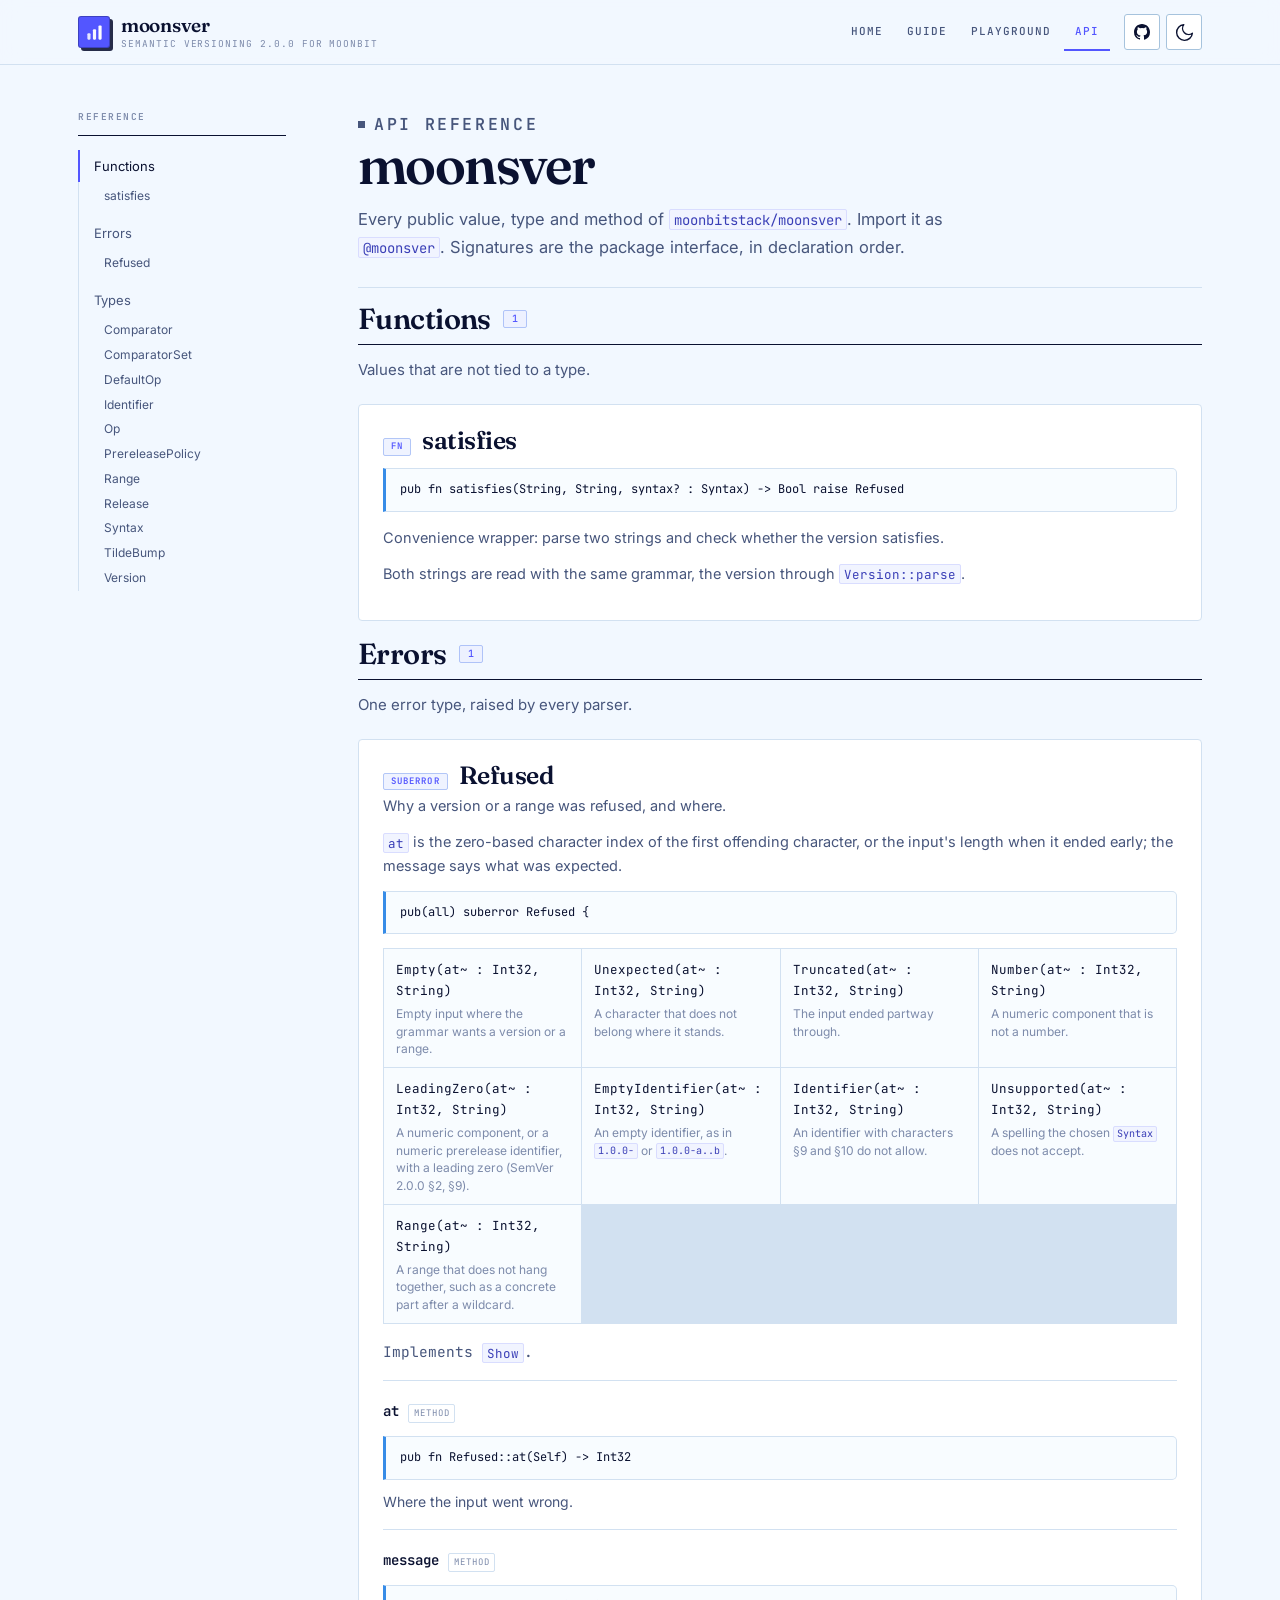
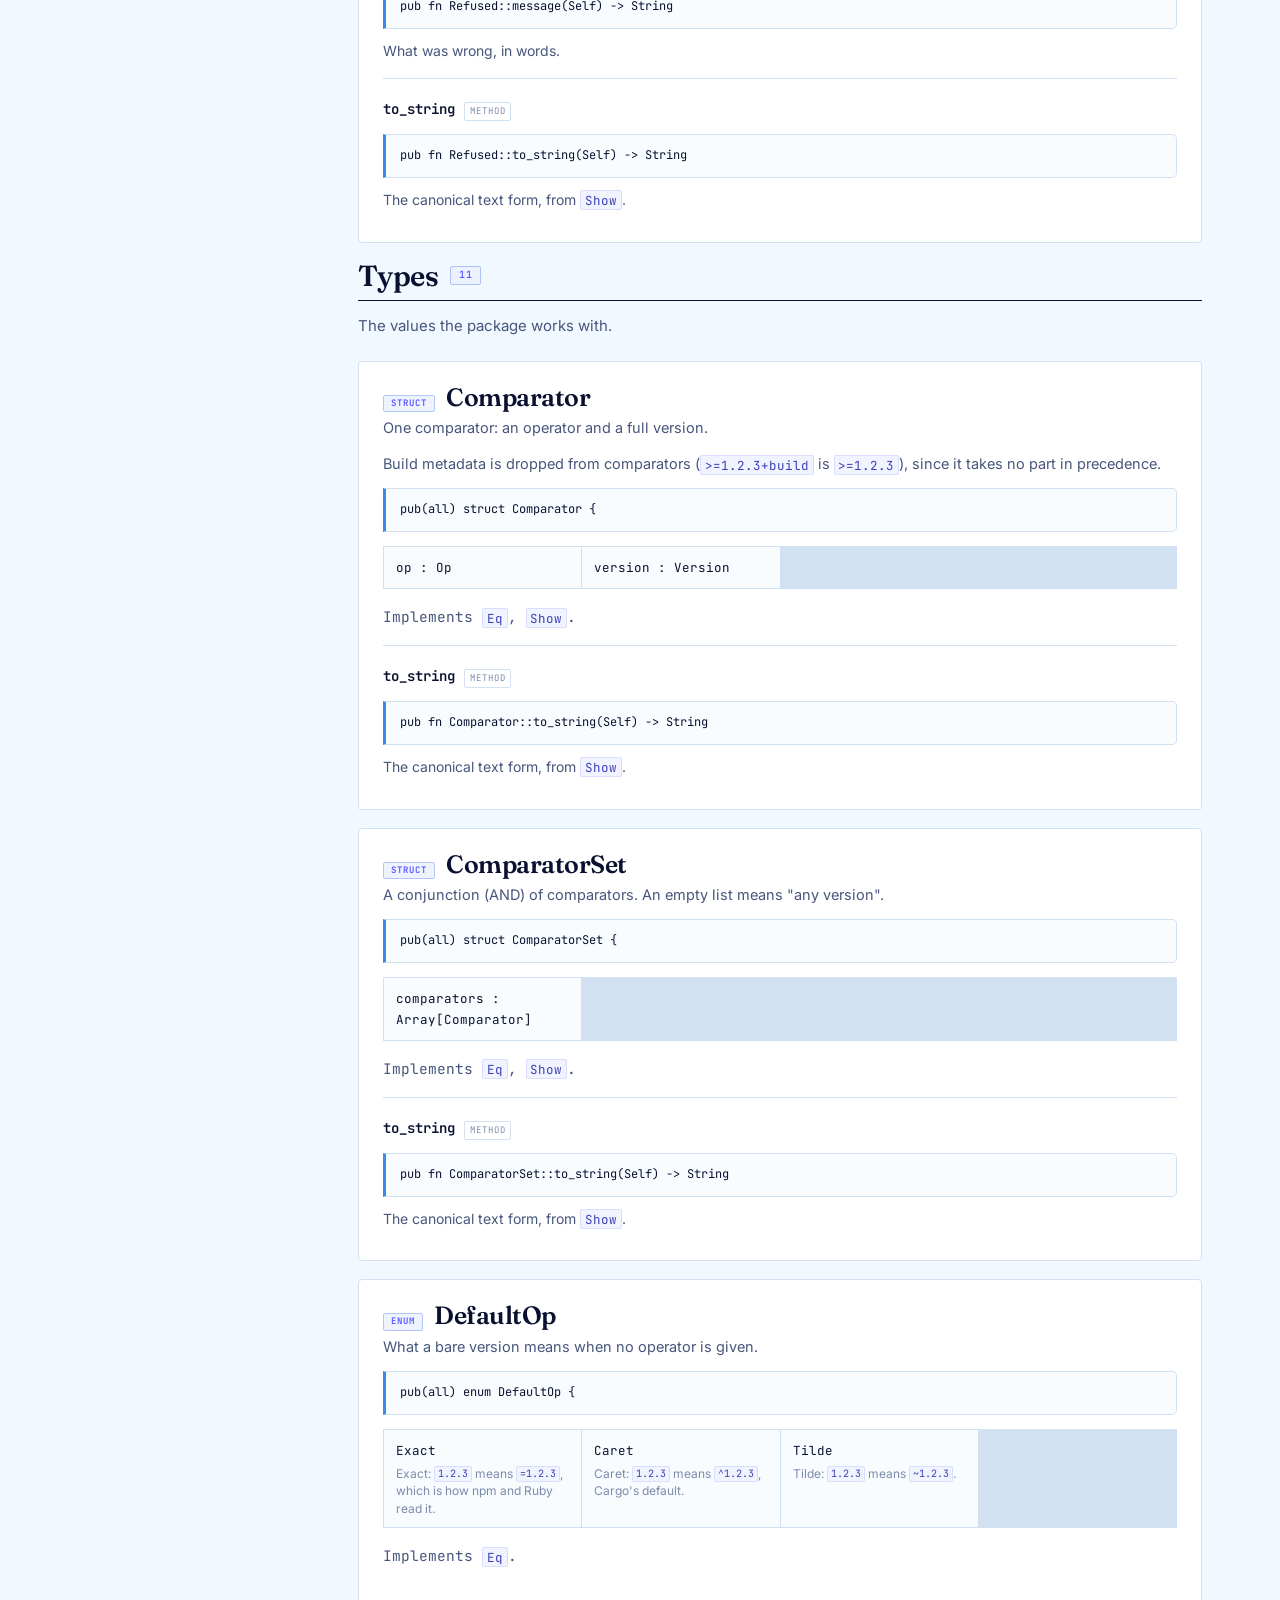
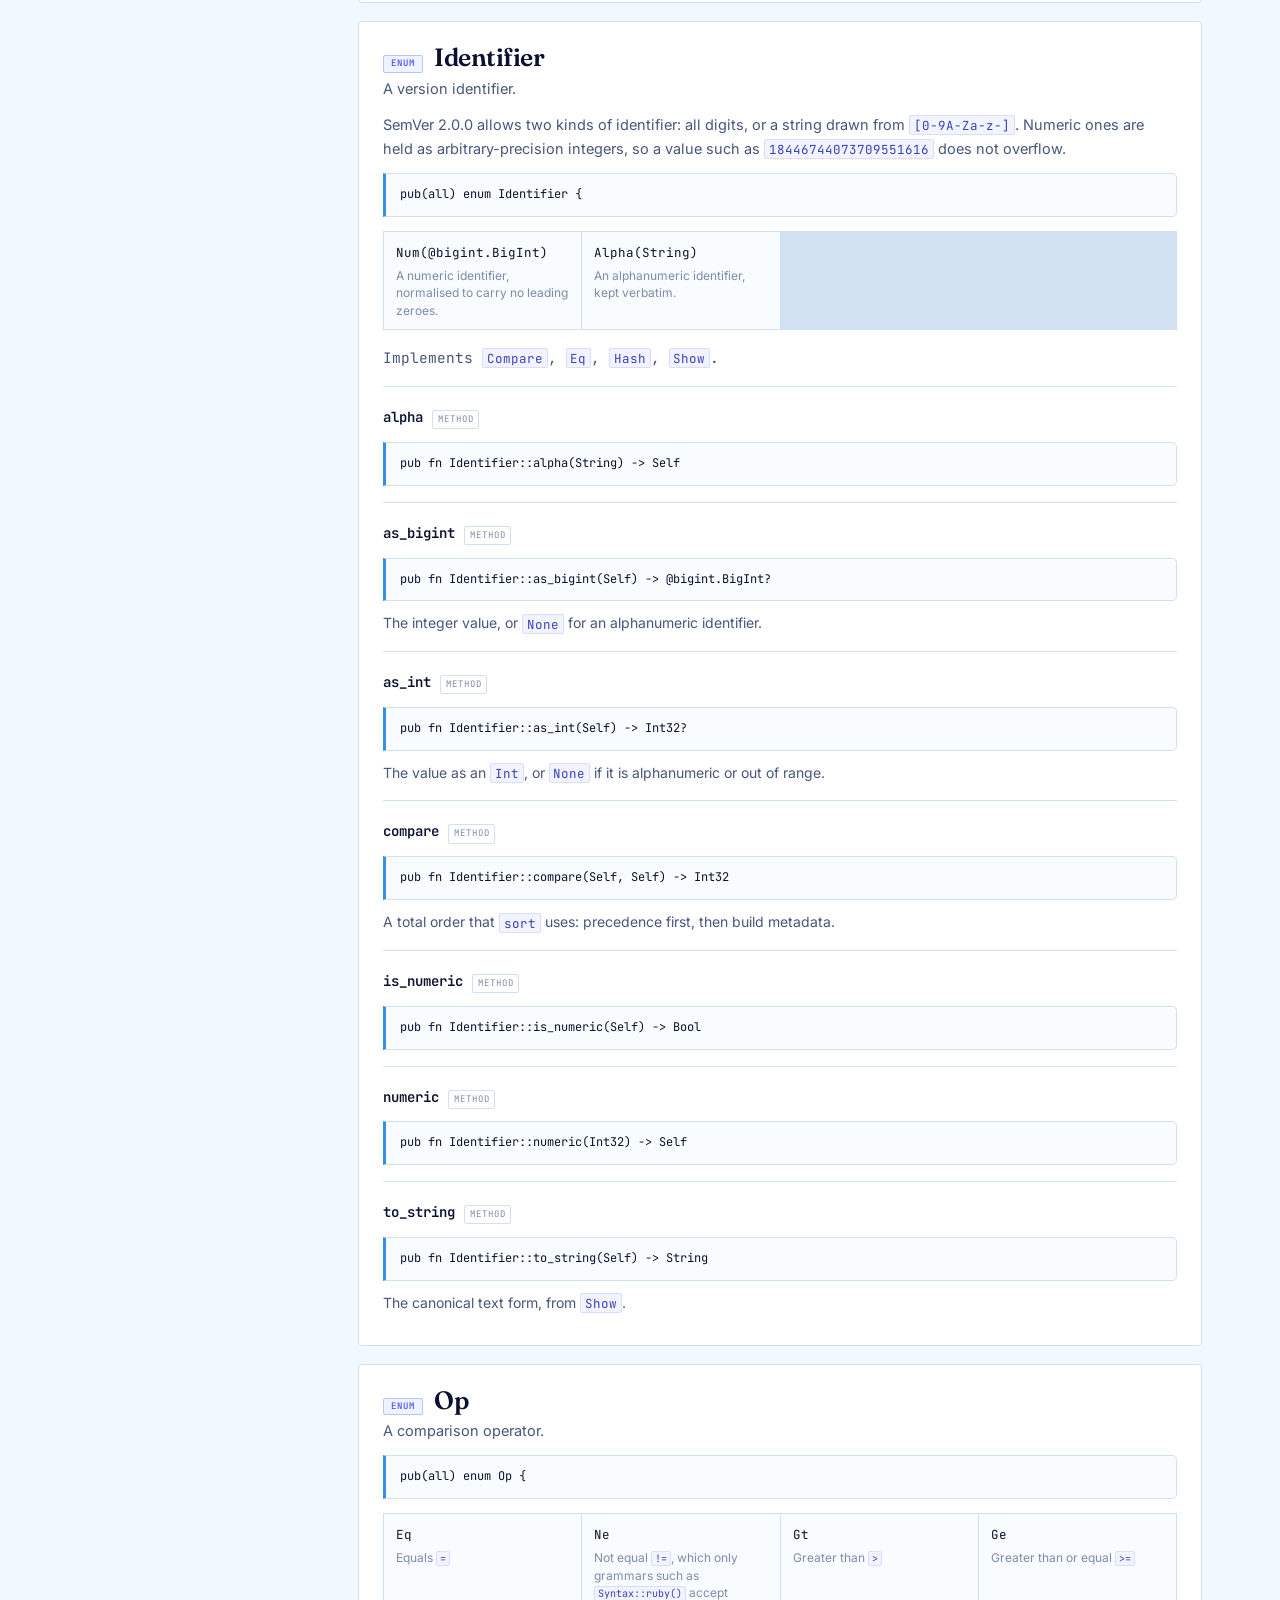
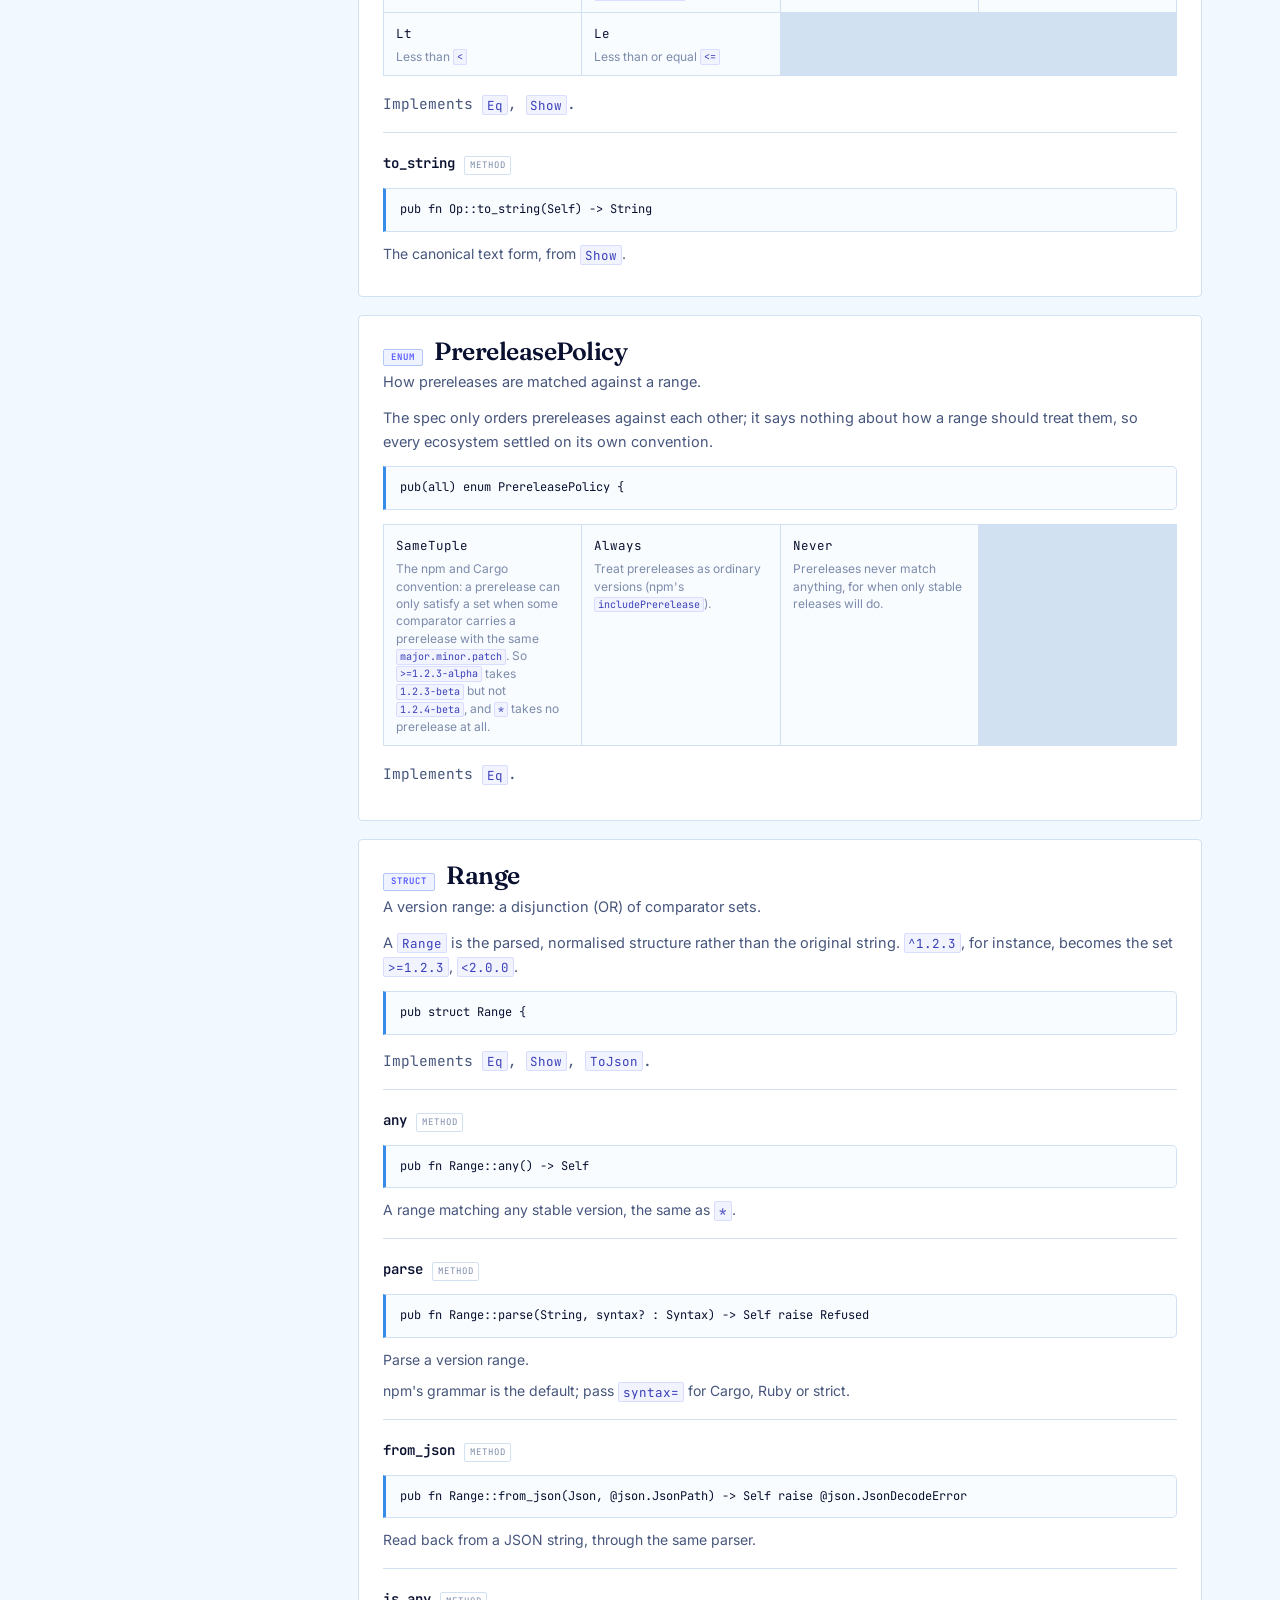
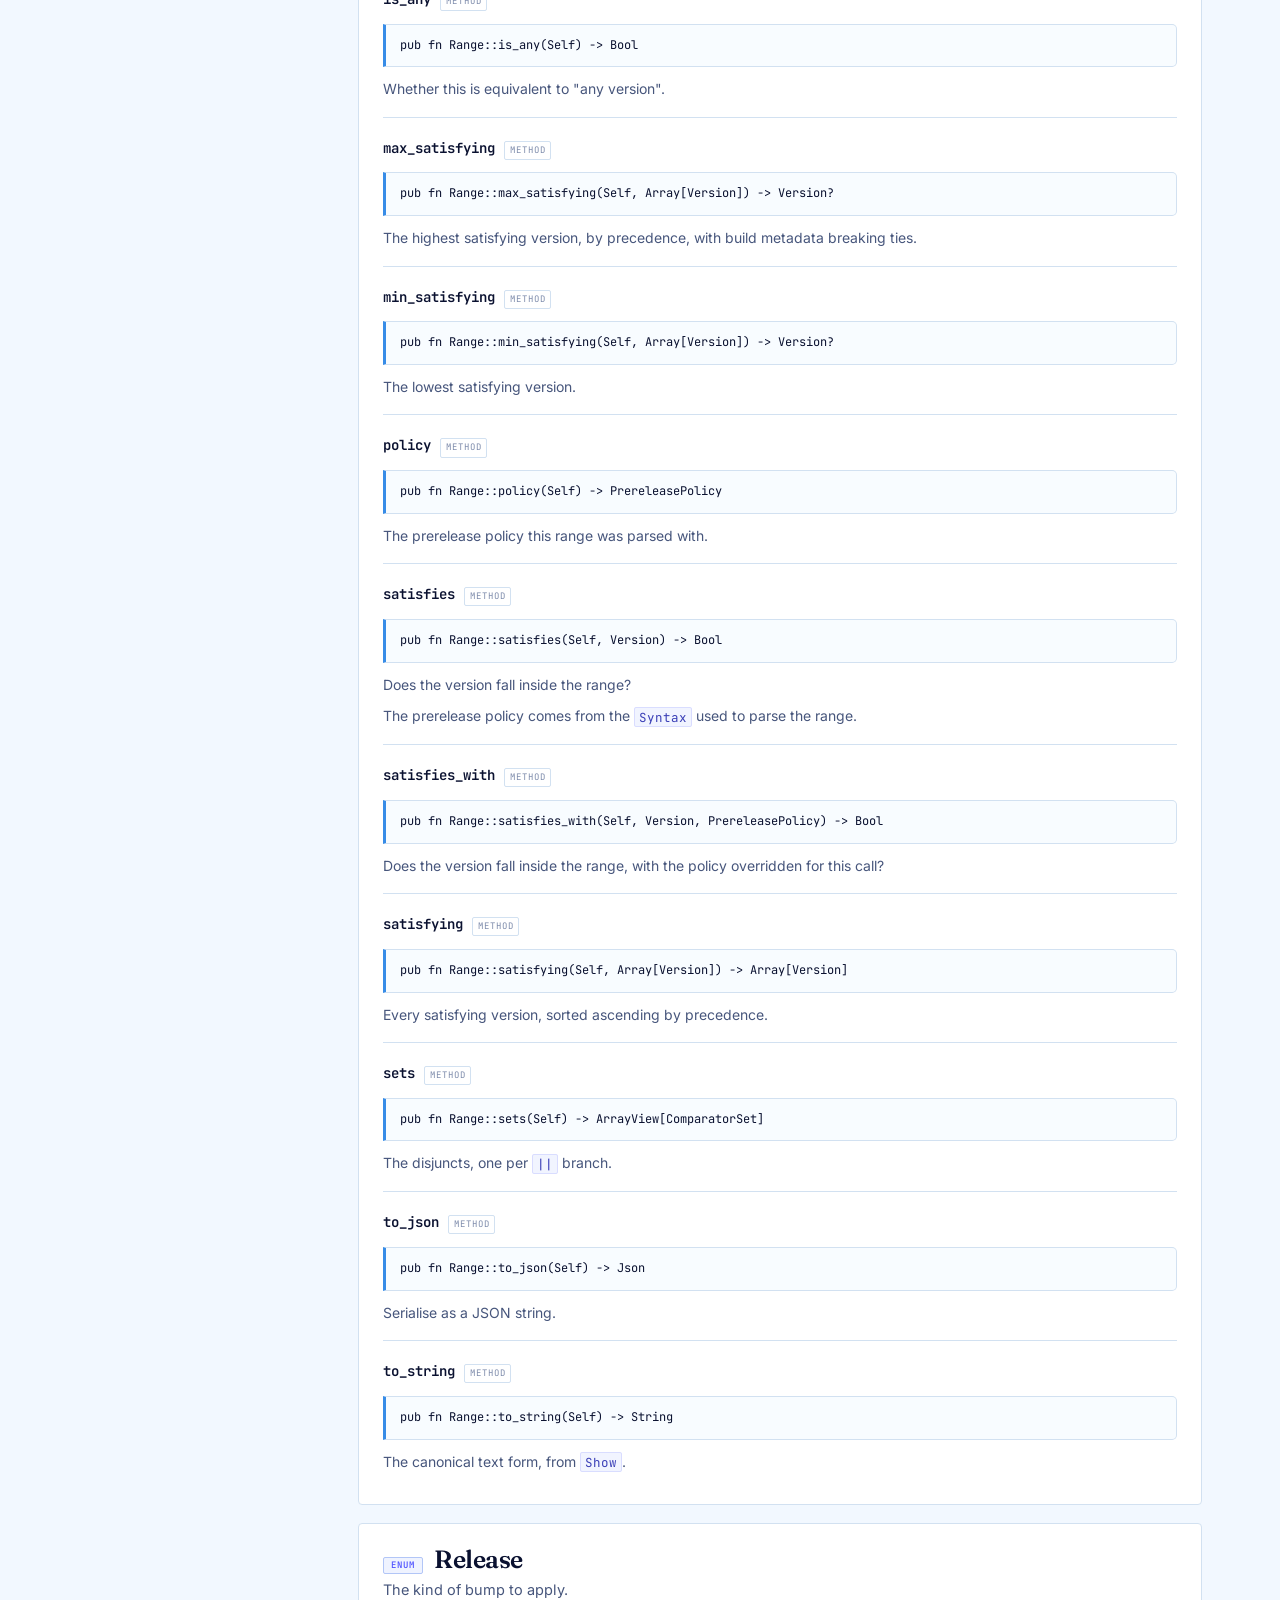
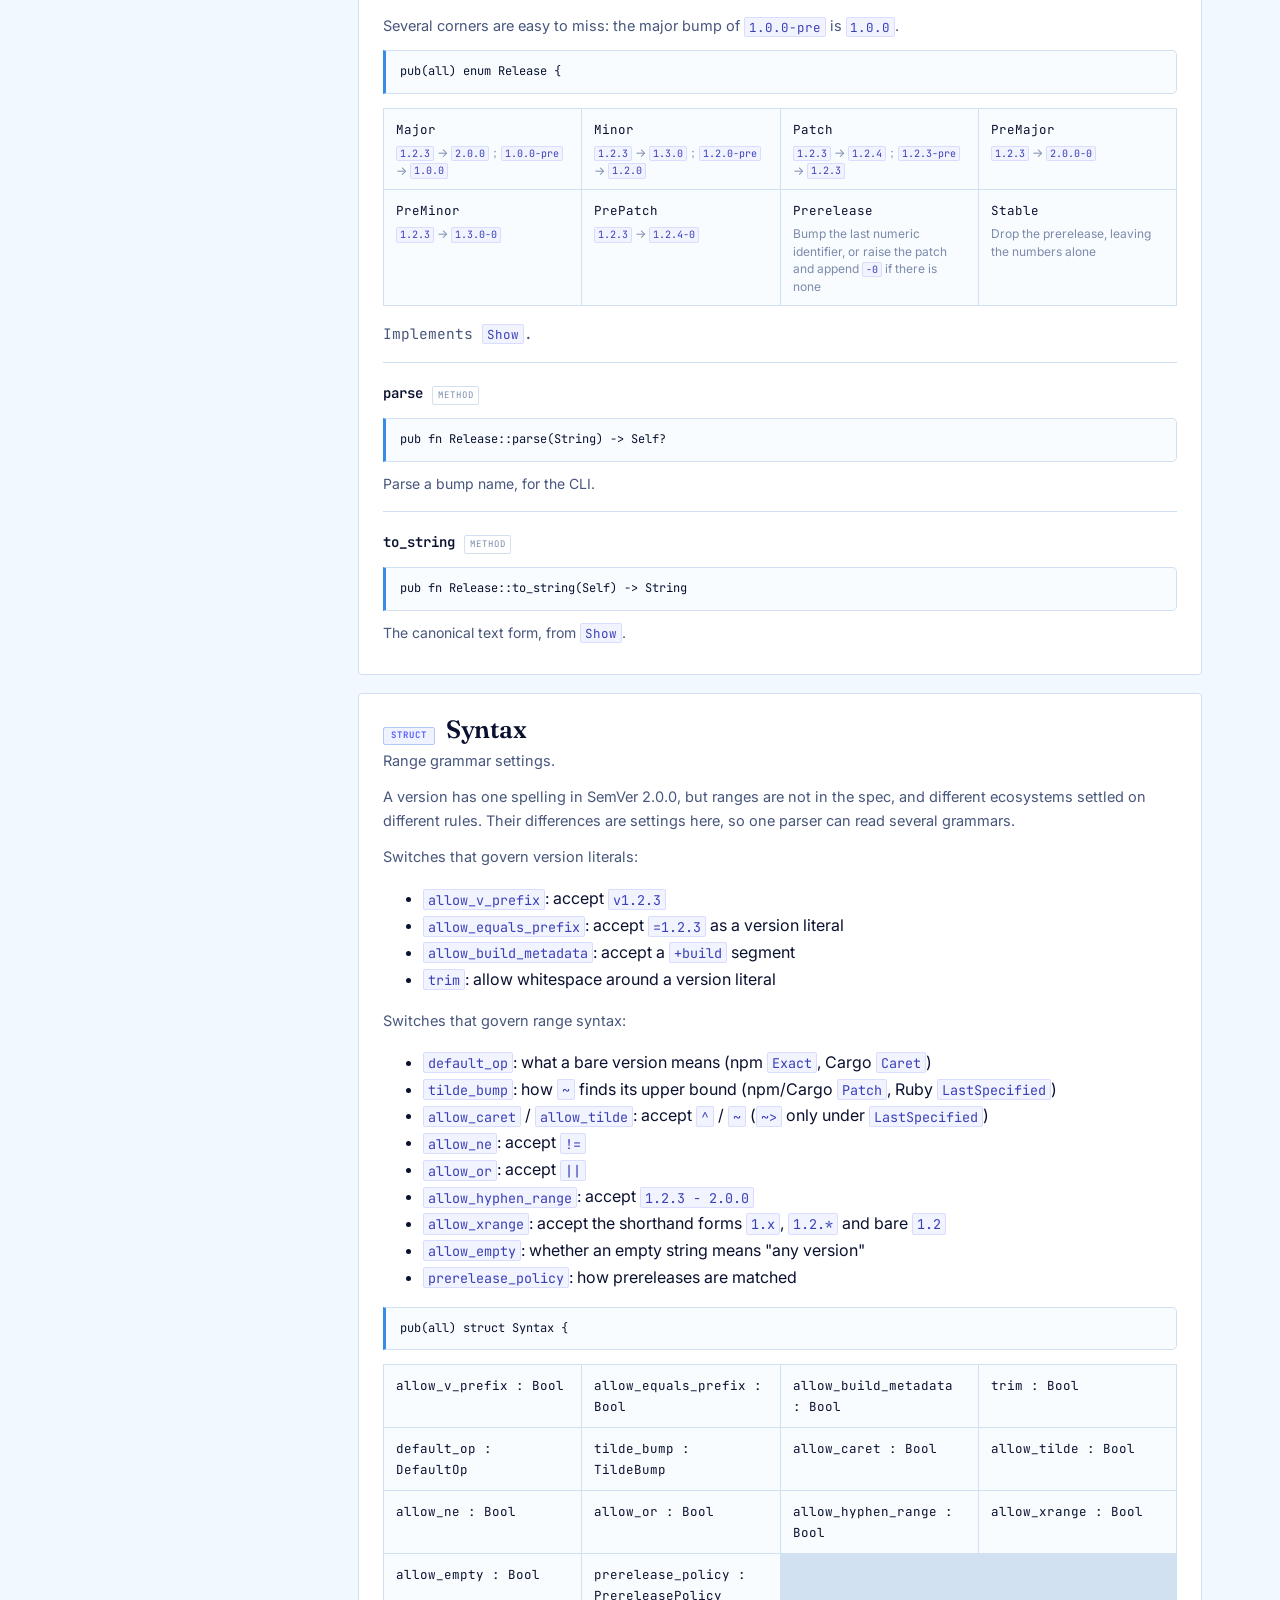
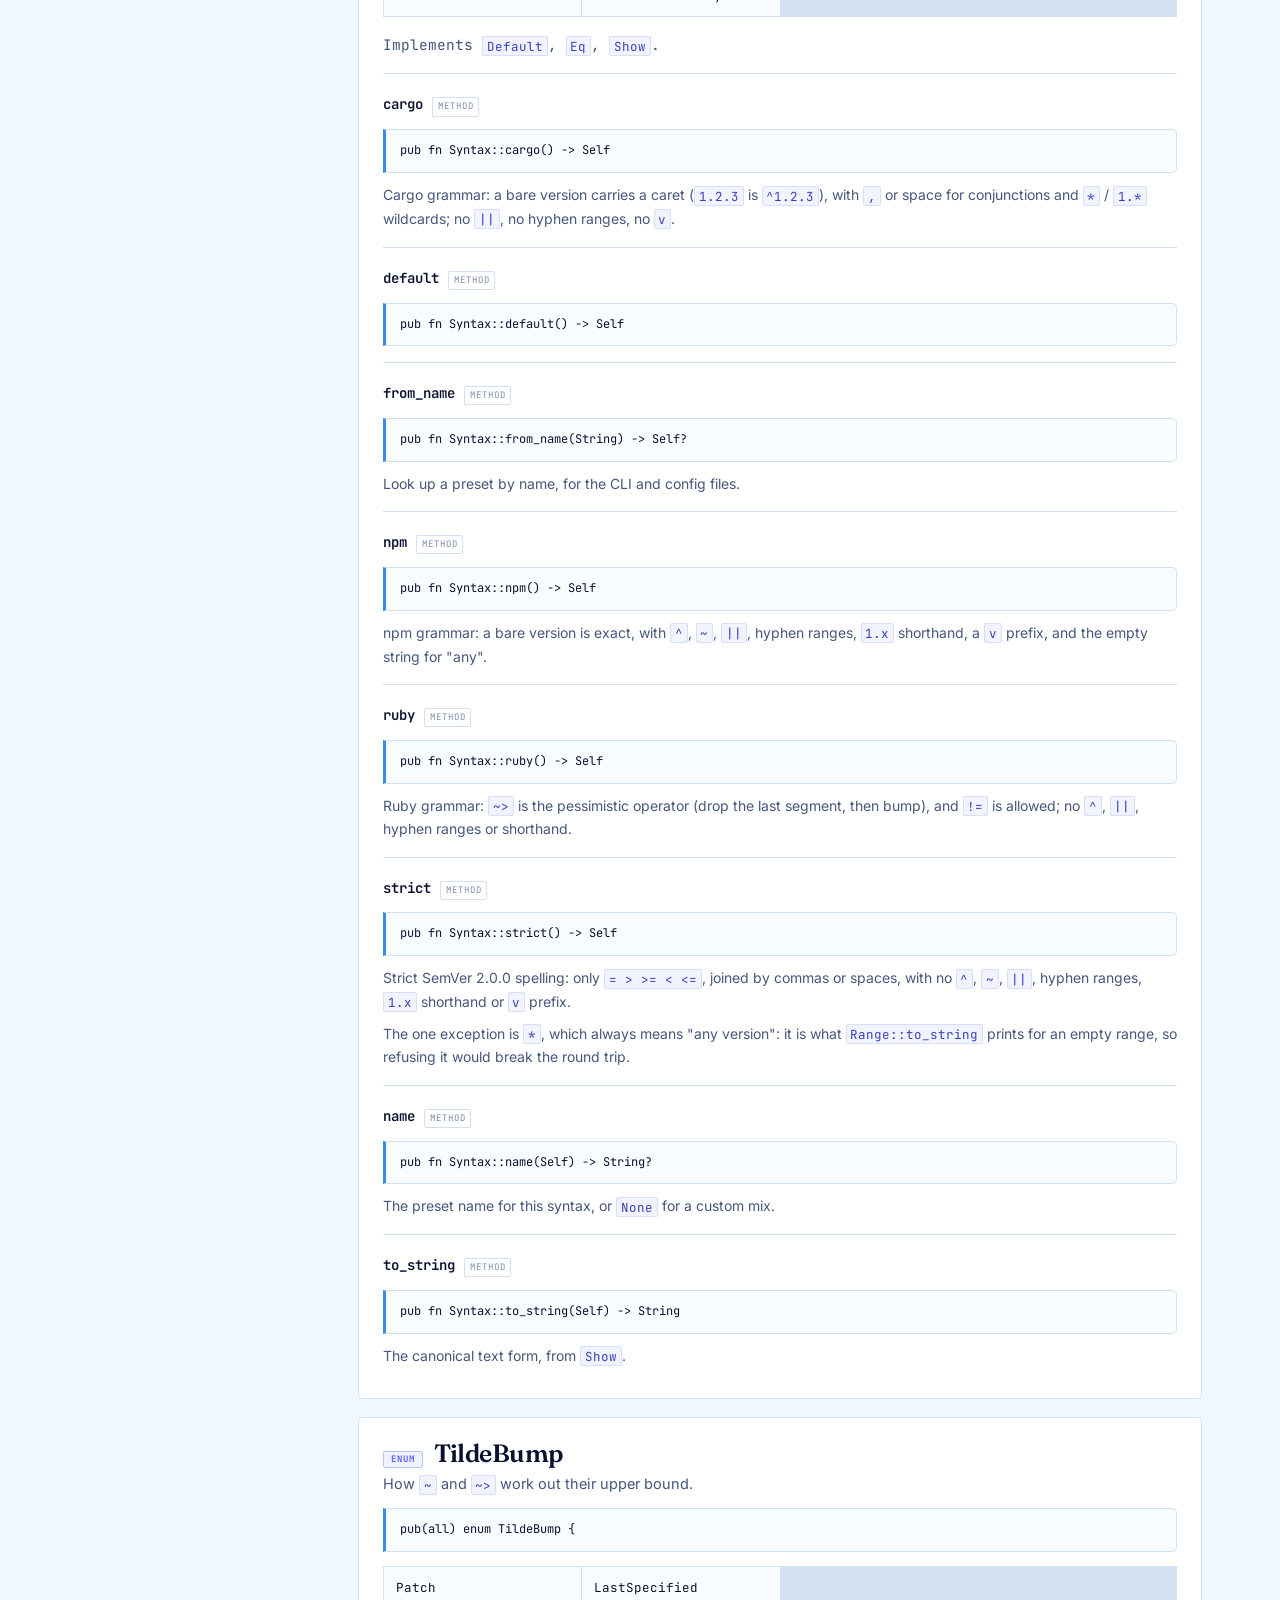
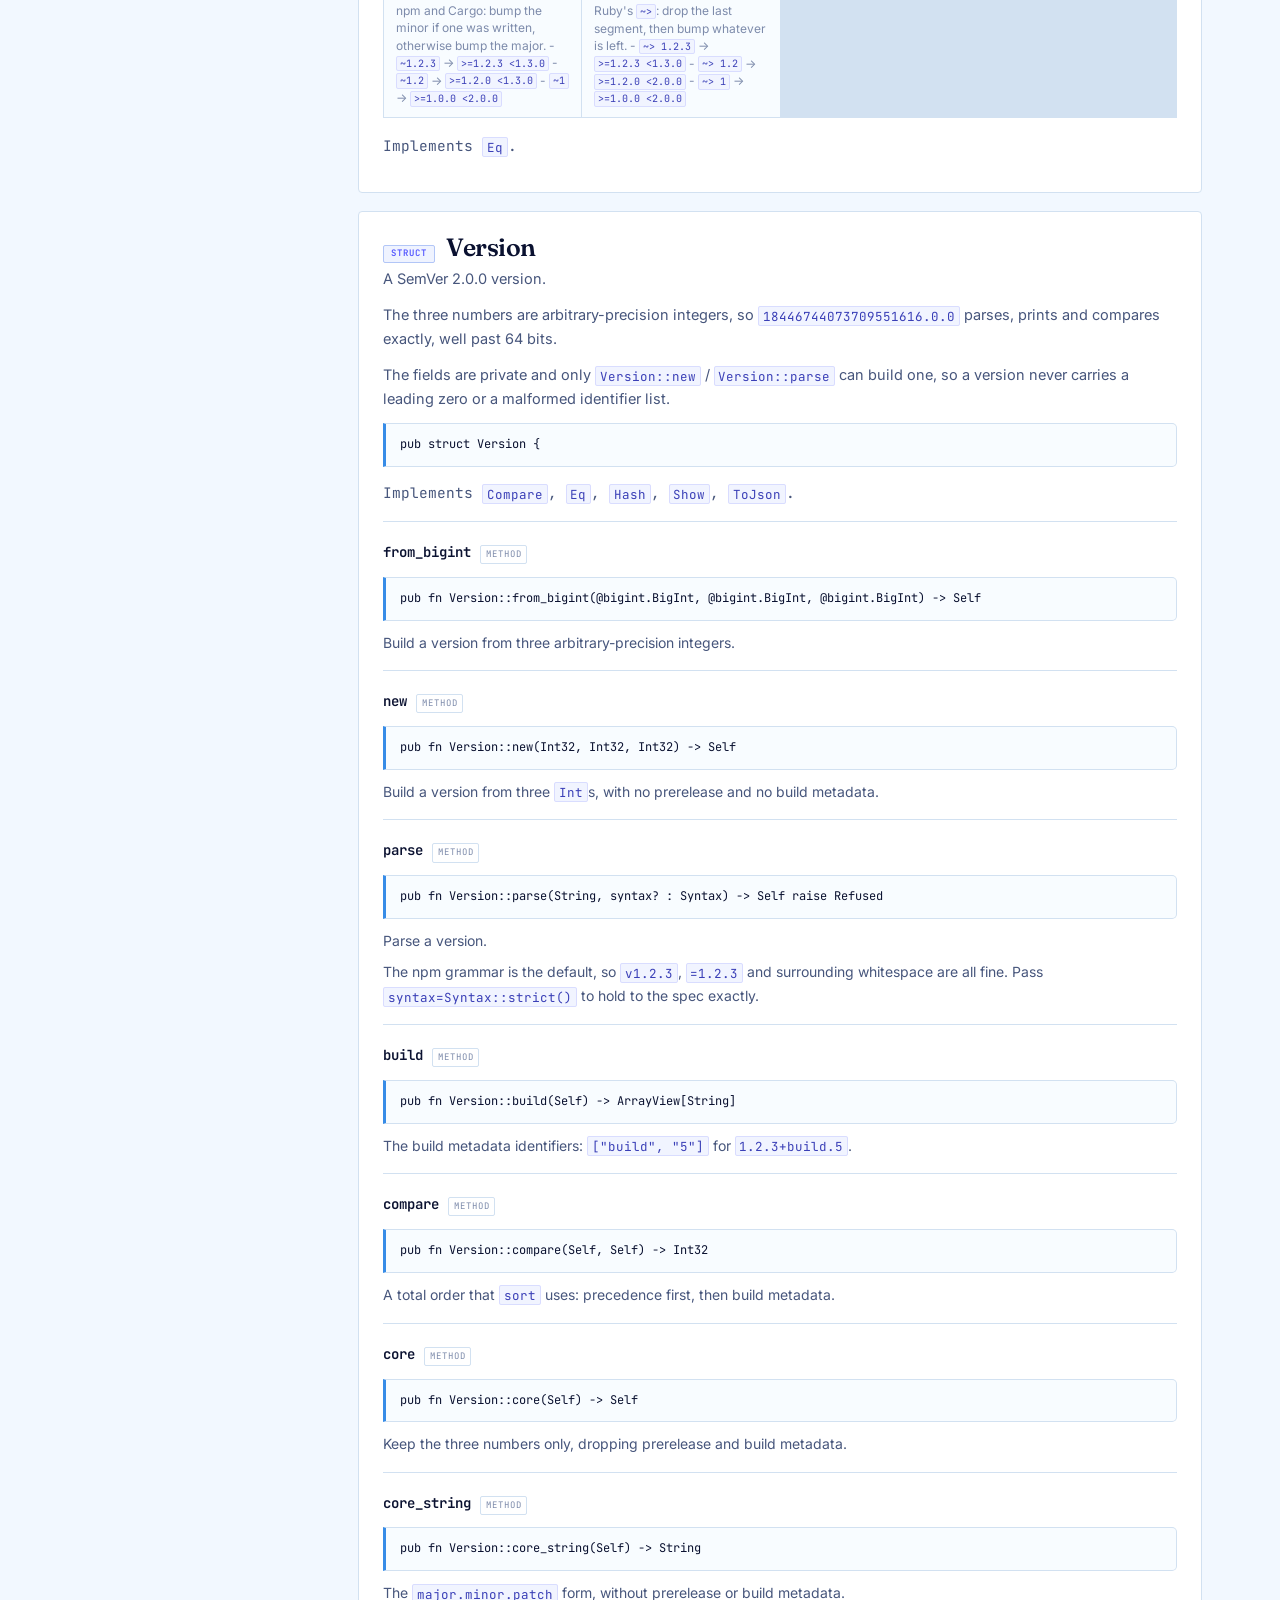
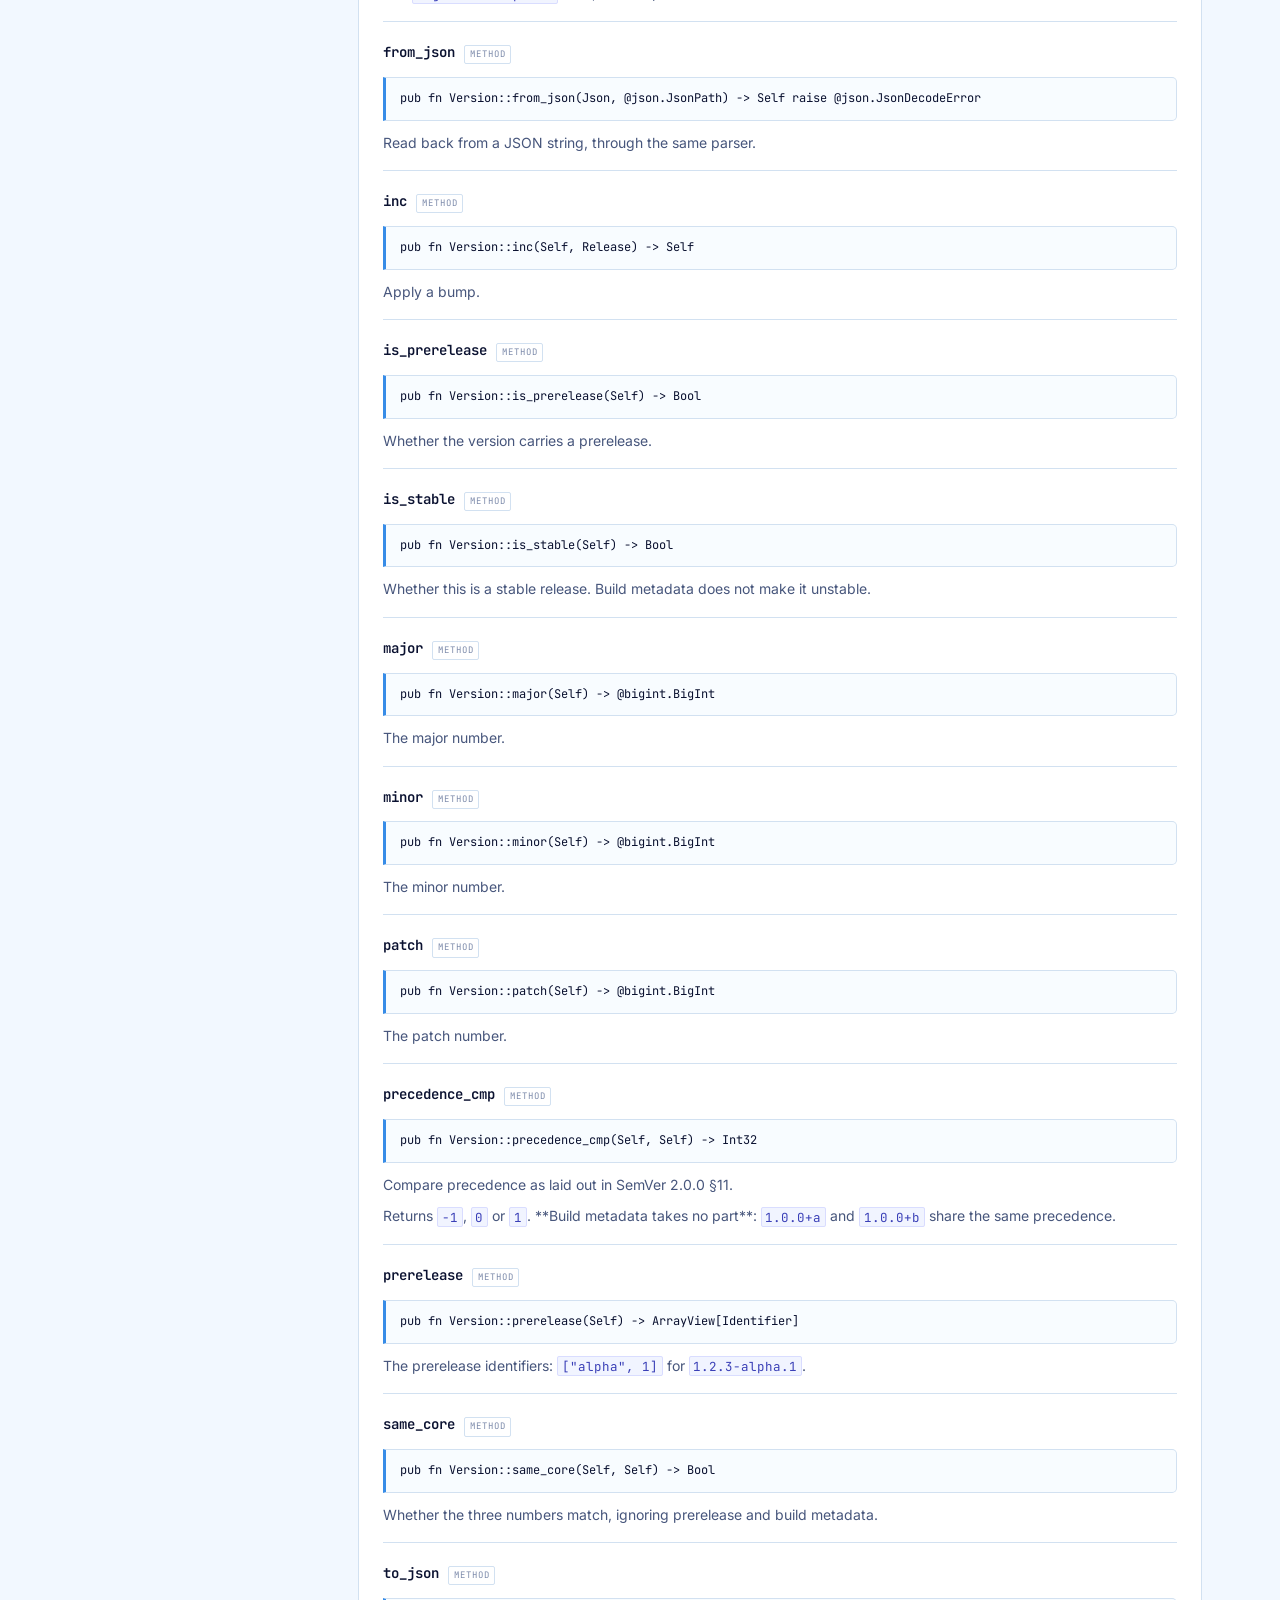
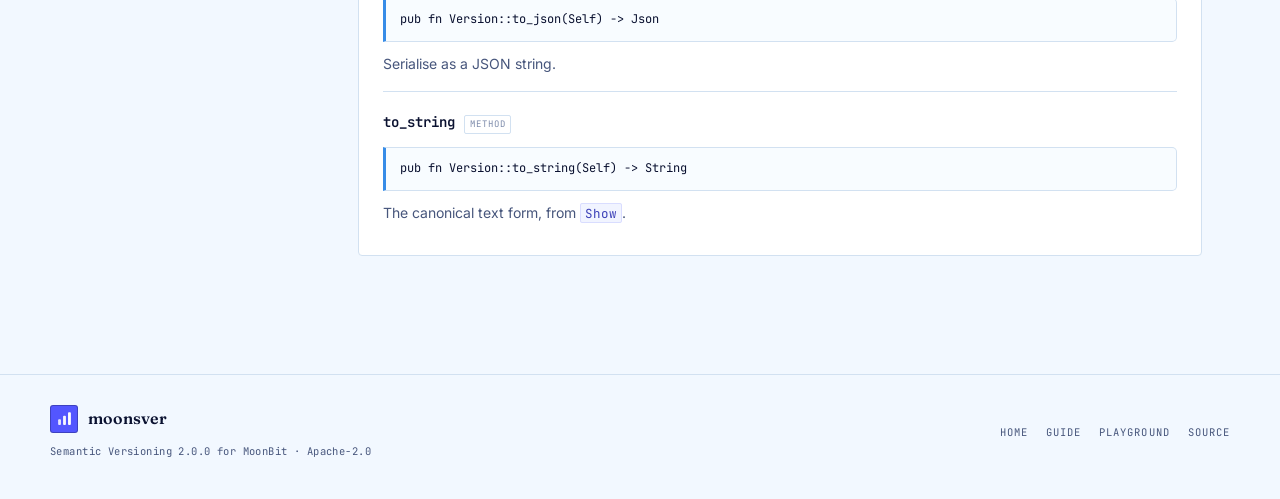
==== commit 191afa56: "chore(moonsver): sources under src, SemVer 2.0.0 linked from the site, examples in CI. Signed-off-by" ====
--- a/docs/api.html
+++ b/docs/api.html
@@ -18,7 +18,7 @@
   <div class="bar">
     <a class="brand" href="./" aria-label="moonsver home">
       <span class="brand-mark" aria-hidden="true"><svg viewBox="0 0 24 24" fill="none"><rect x="3" y="13" width="4" height="8" rx="1.3" fill="#fff" opacity=".85"/><rect x="10" y="8" width="4" height="13" rx="1.3" fill="#fff" opacity=".95"/><rect x="17" y="3" width="4" height="18" rx="1.3" fill="#fff"/></svg></span>
-      <span class="brand-text"><span class="brand-name">moonsver</span><span class="brand-tag">Semantic Versioning for MoonBit</span></span>
+      <span class="brand-text"><span class="brand-name">moonsver</span><span class="brand-tag">Semantic Versioning 2.0.0 for MoonBit</span></span>
     </a>
     <nav class="topnav" aria-label="Primary">
       <div class="nav-links">
--- a/docs/assets/site.css
+++ b/docs/assets/site.css
@@ -1069,3 +1069,5 @@
   .hero h1 { font-size: clamp(31px, 9.6vw, 40px); }
   .spec-strip { font-size: 8.5px; gap: 10px; }
 }
+
+html, button, input, textarea, select { font-variant-ligatures: no-contextual; }
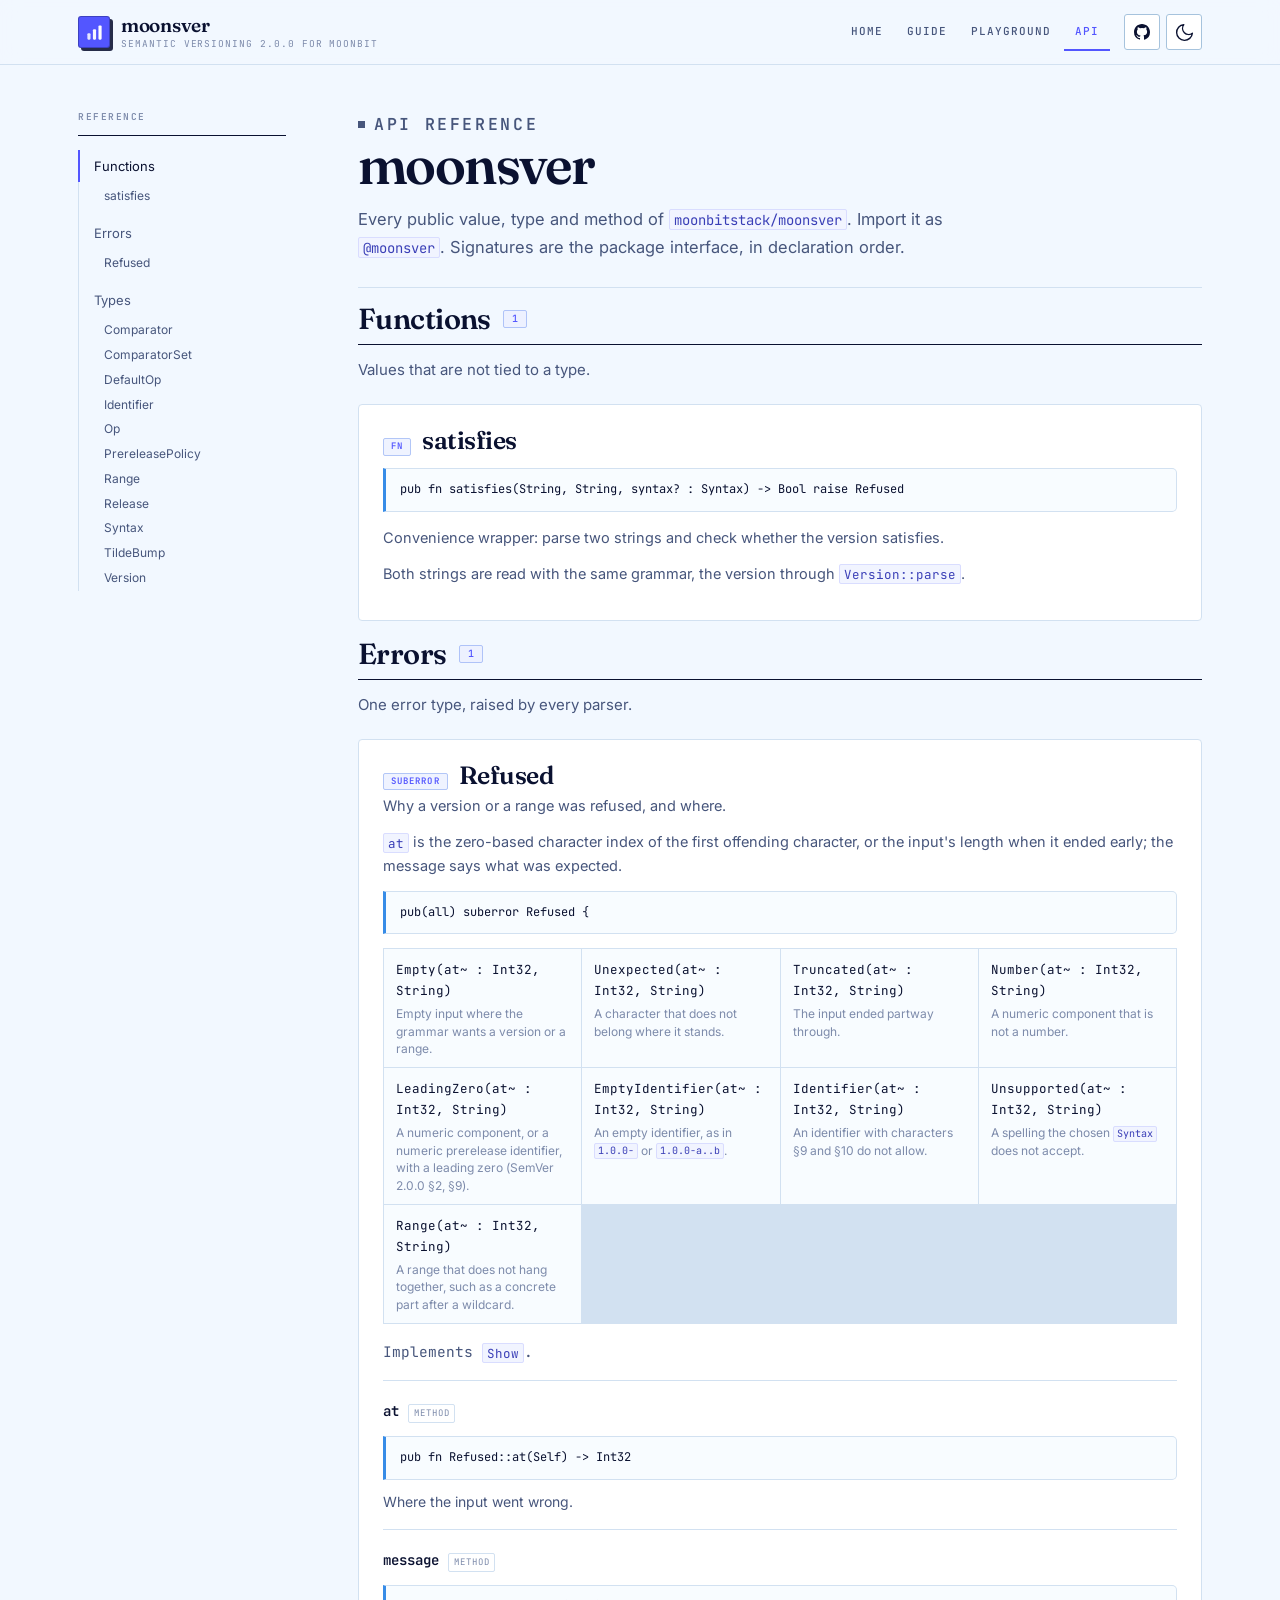
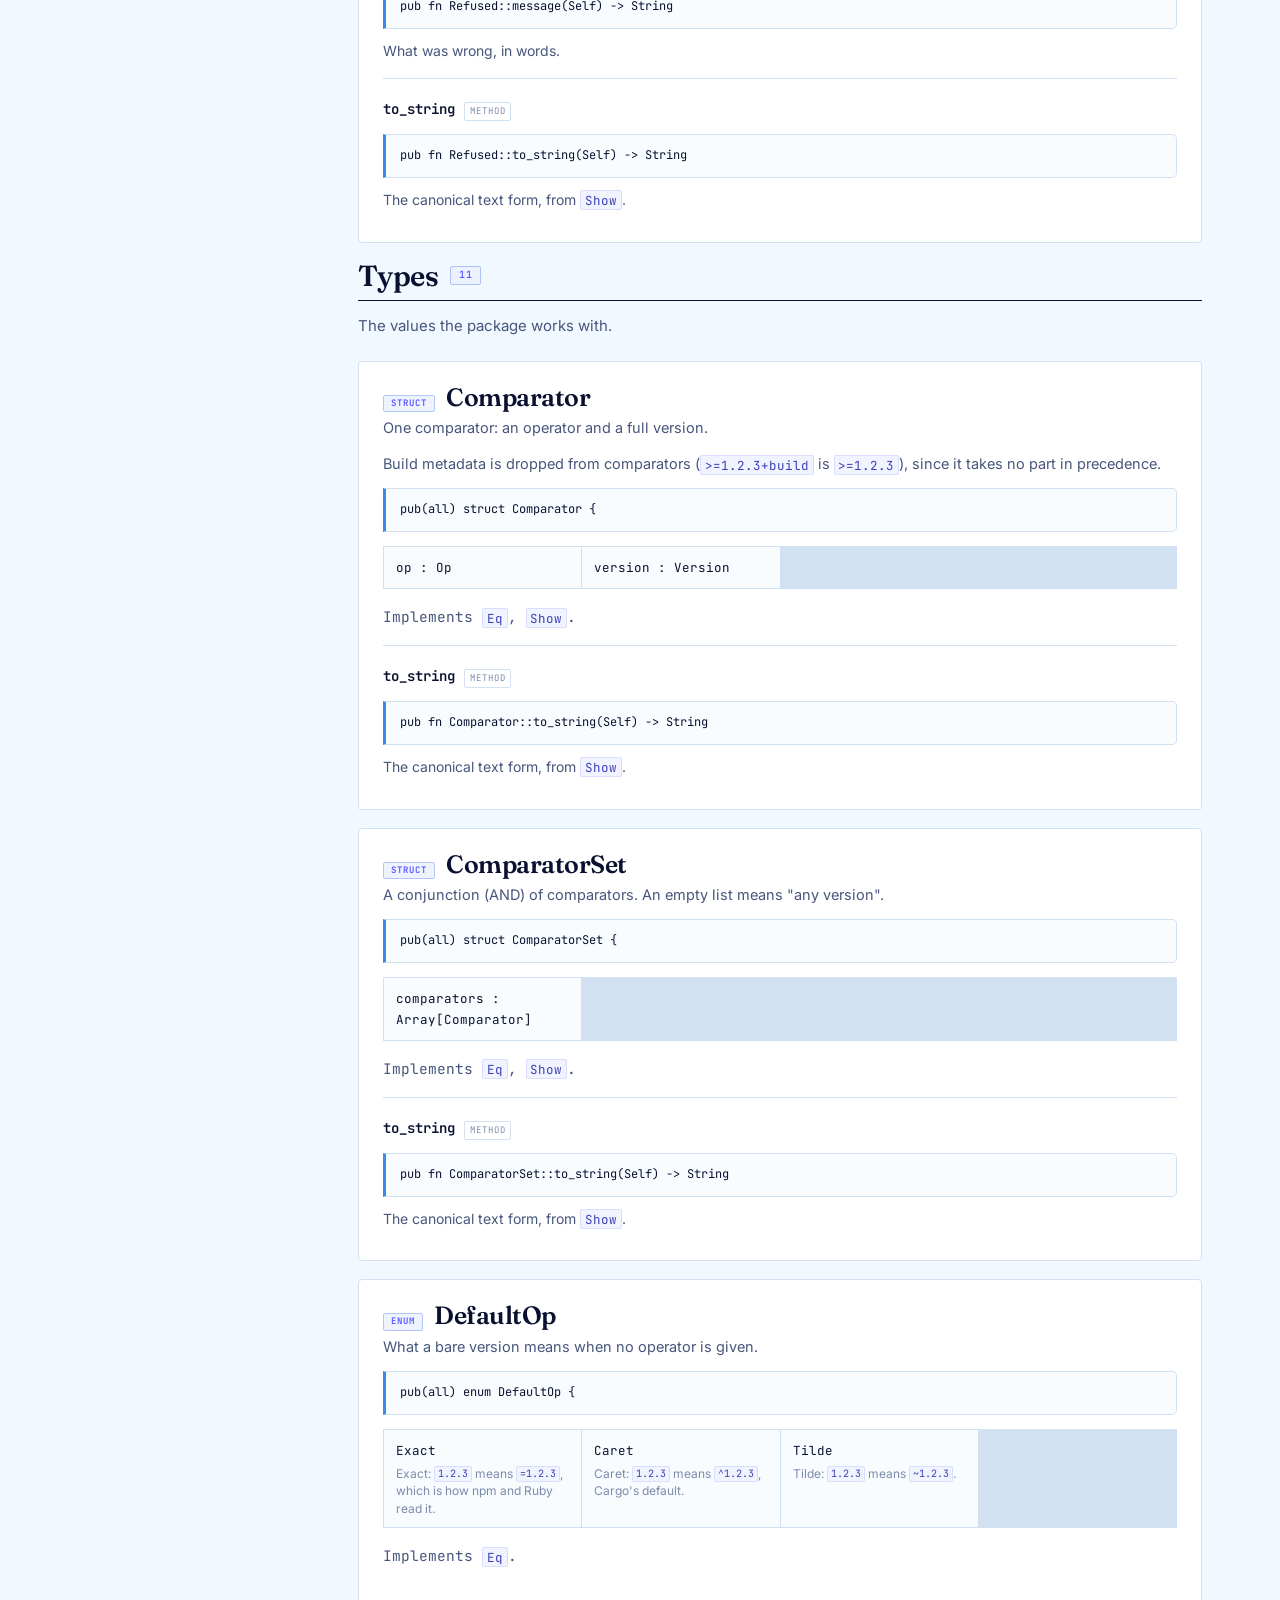
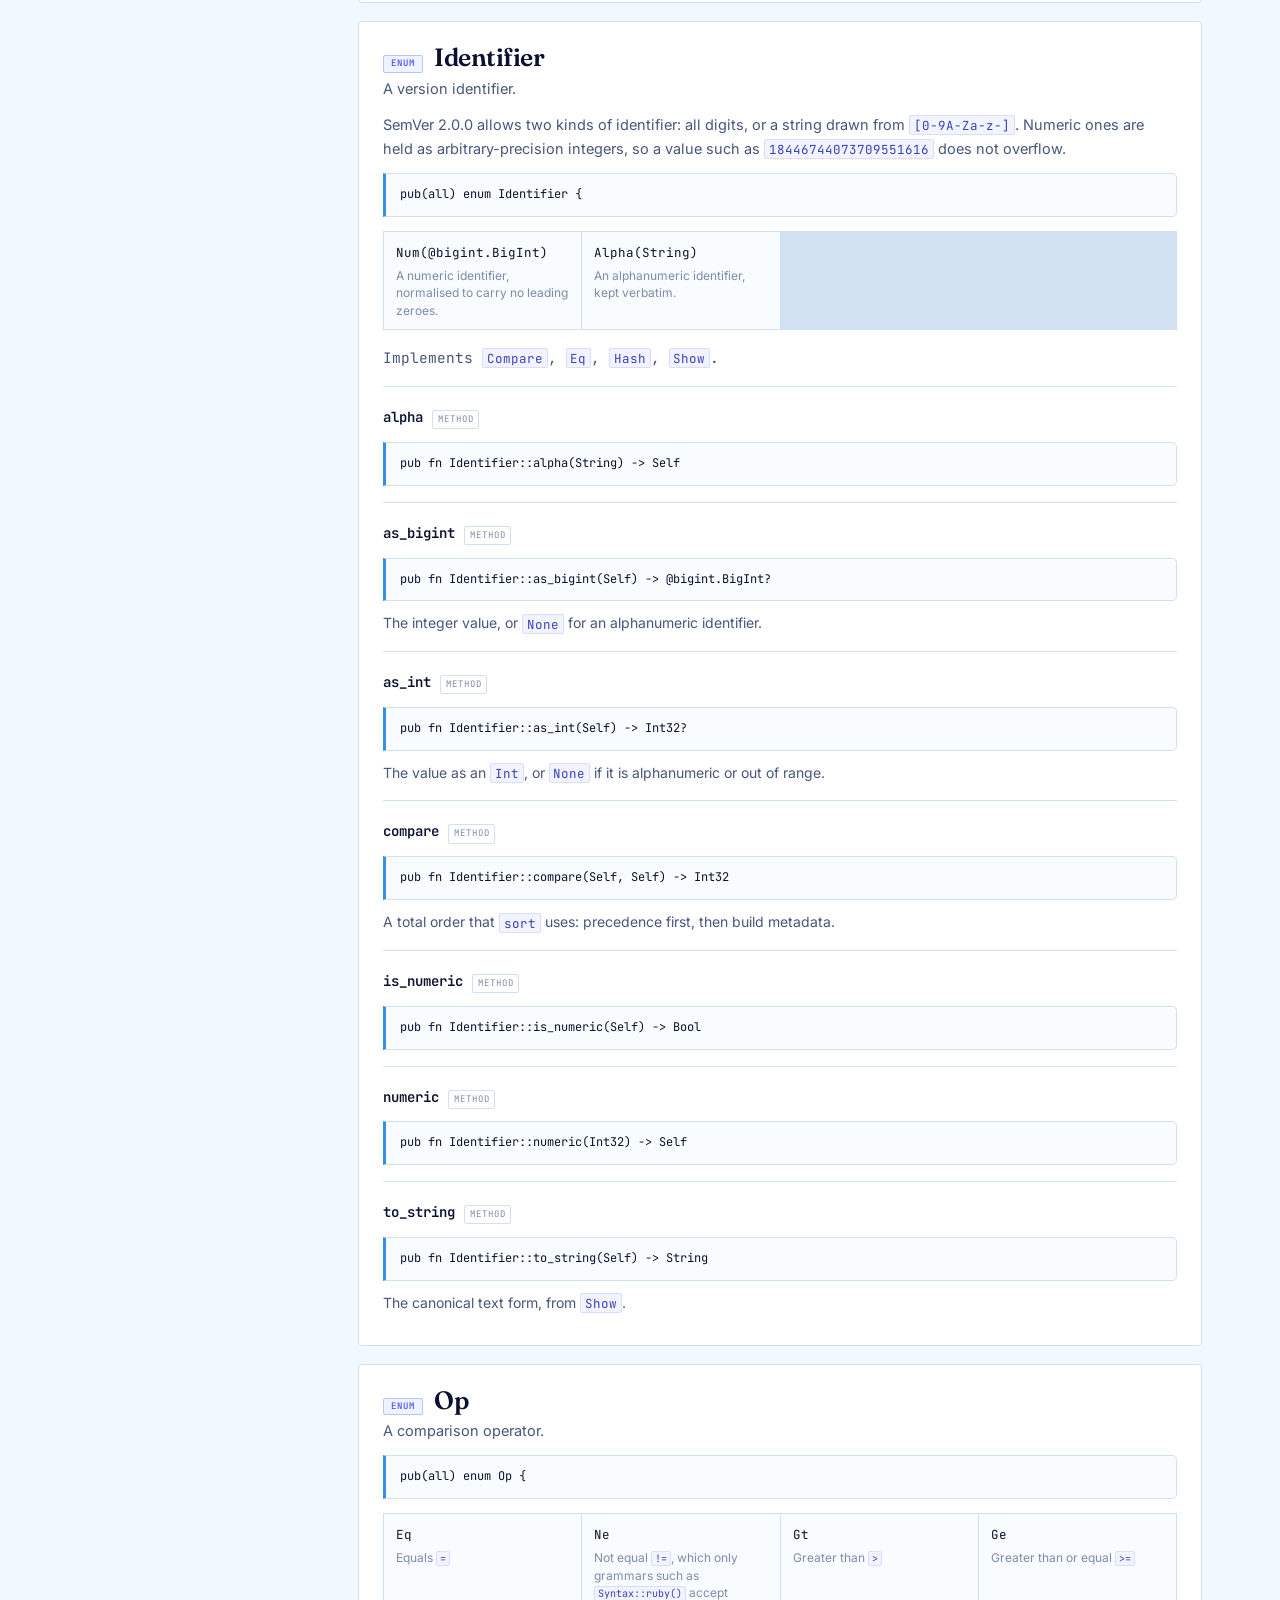
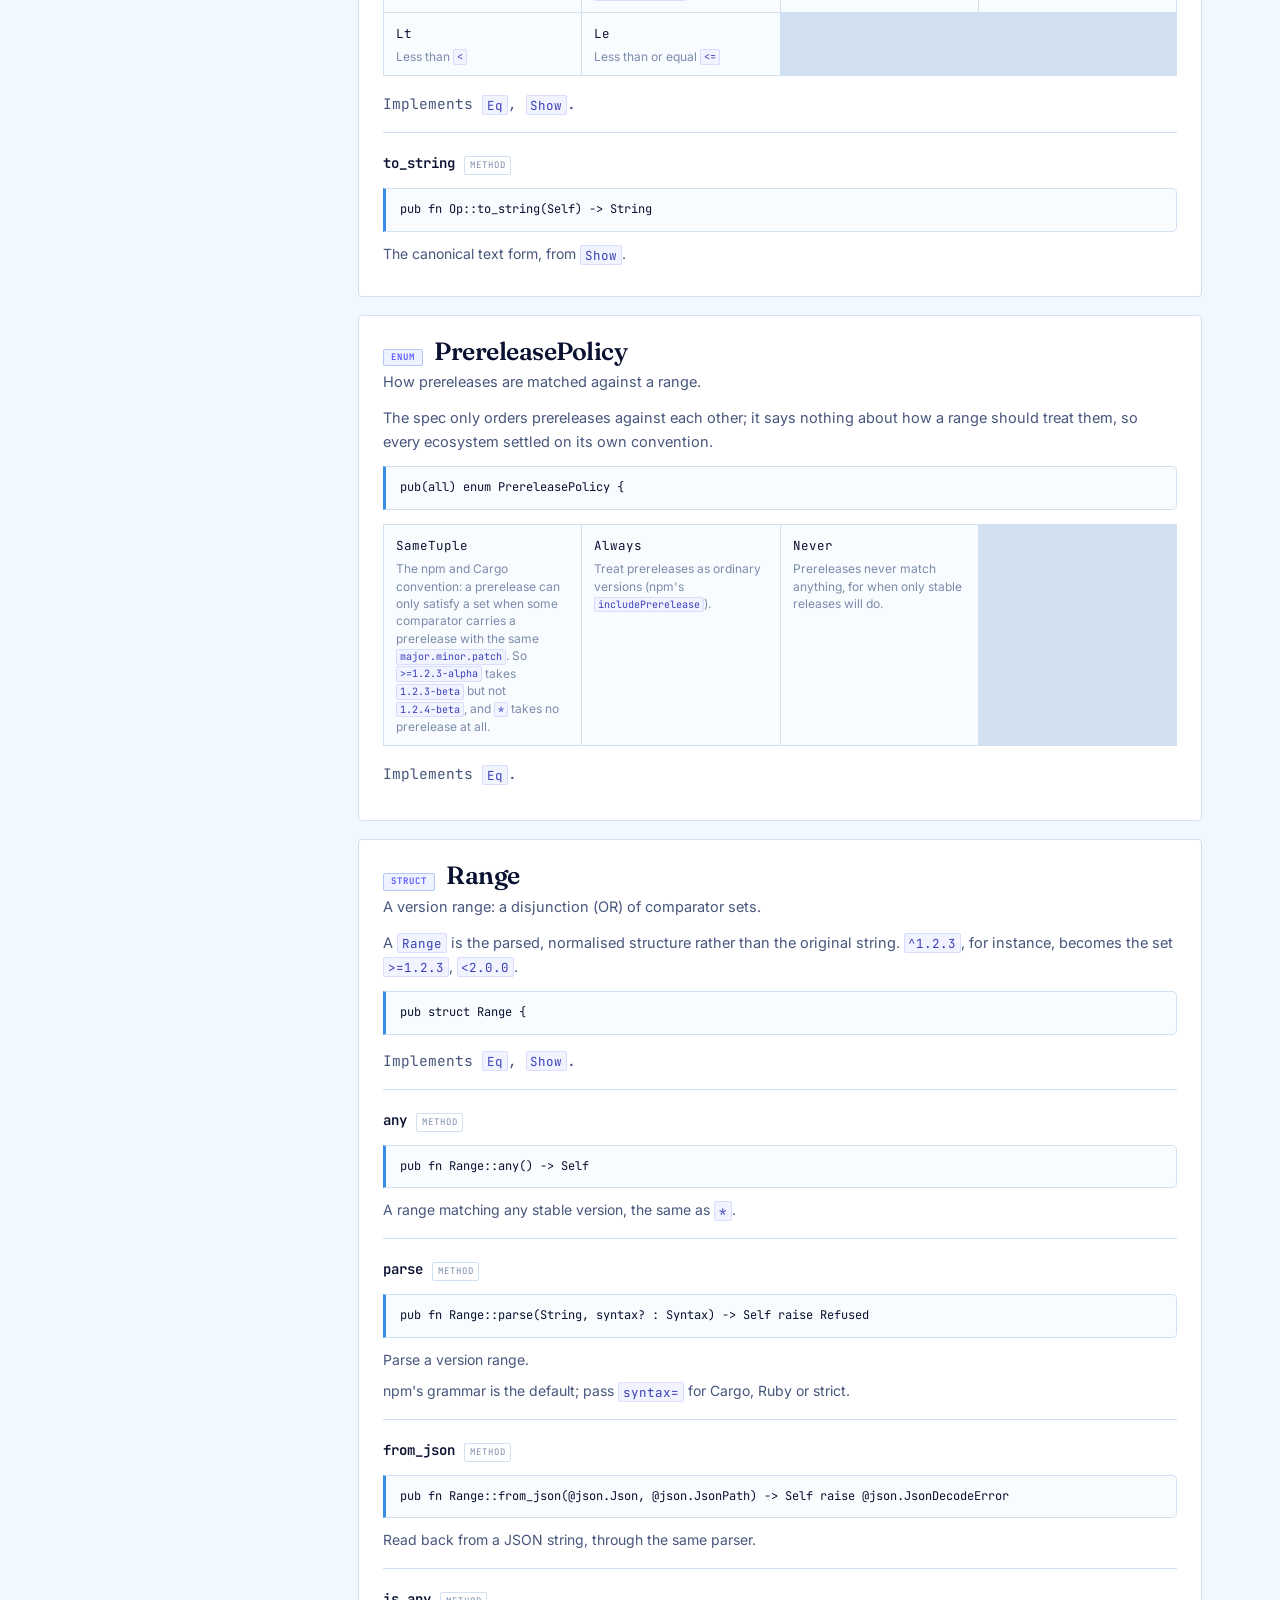
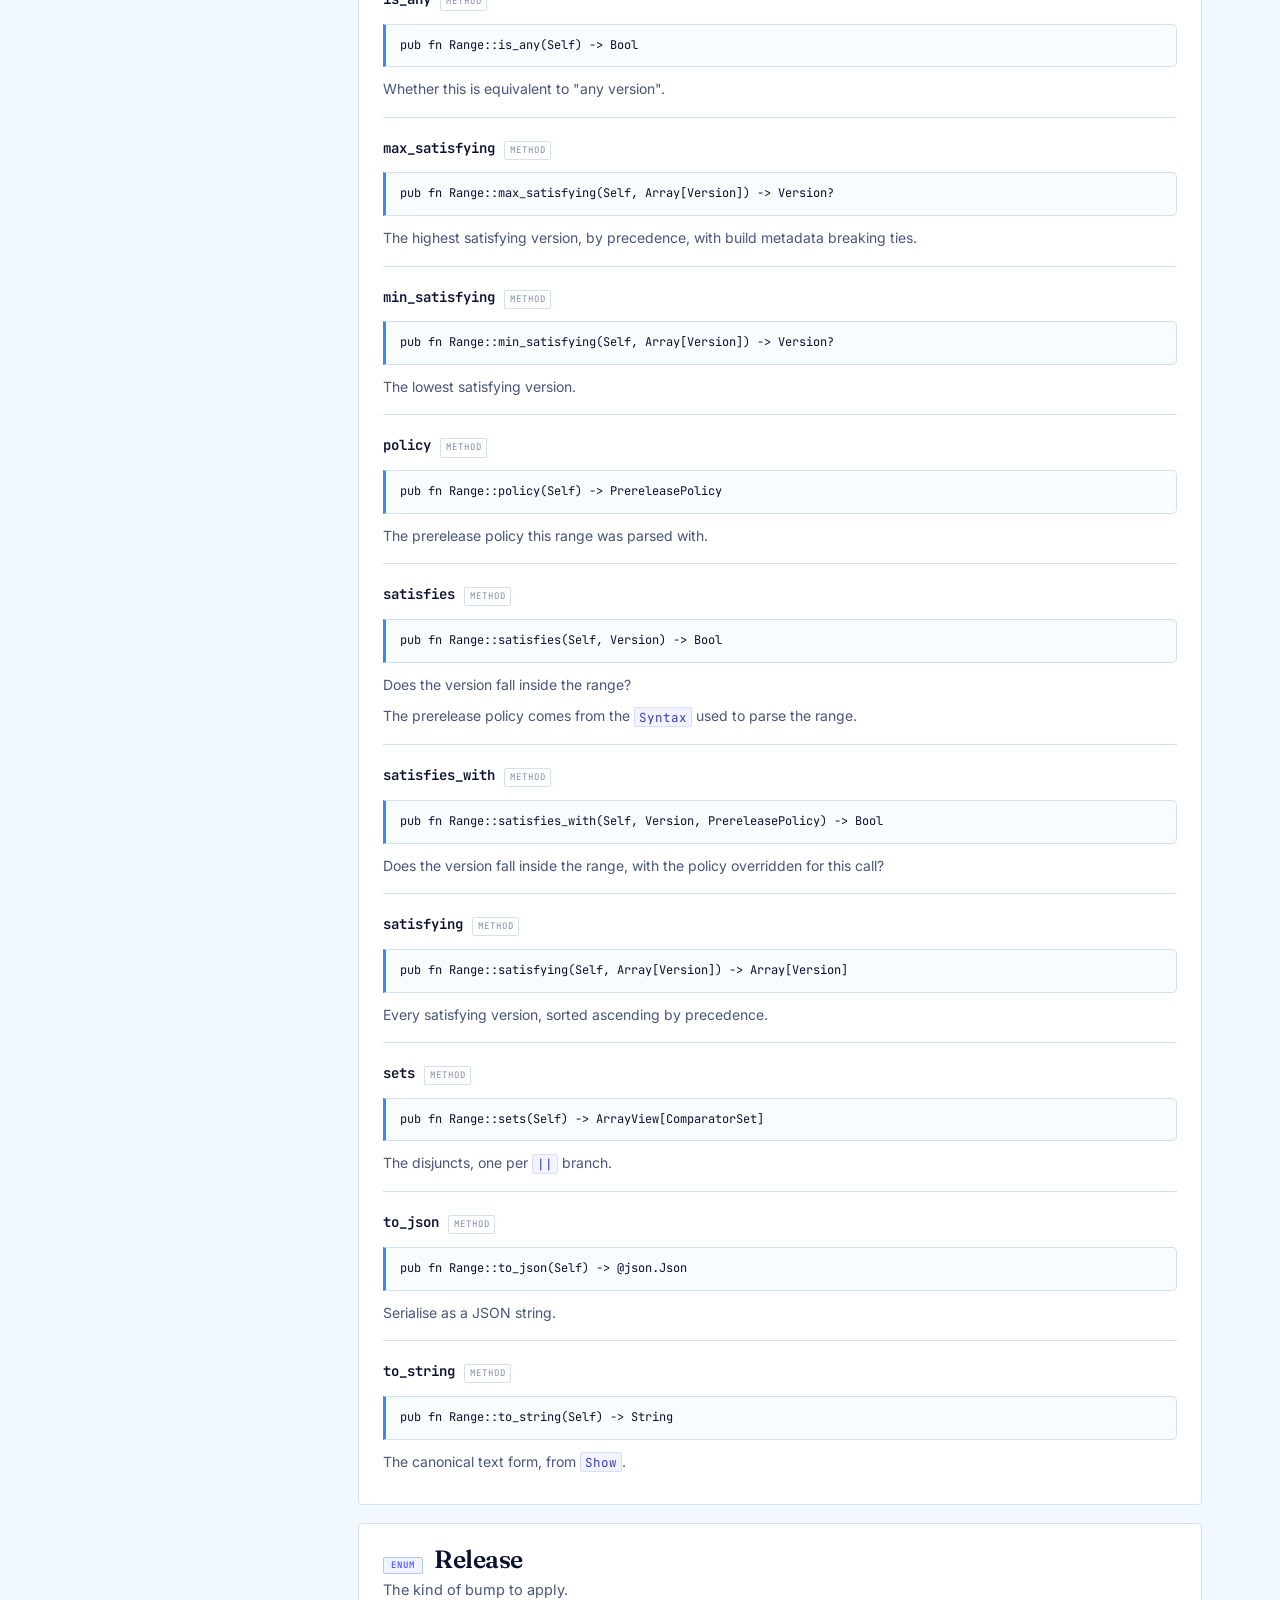
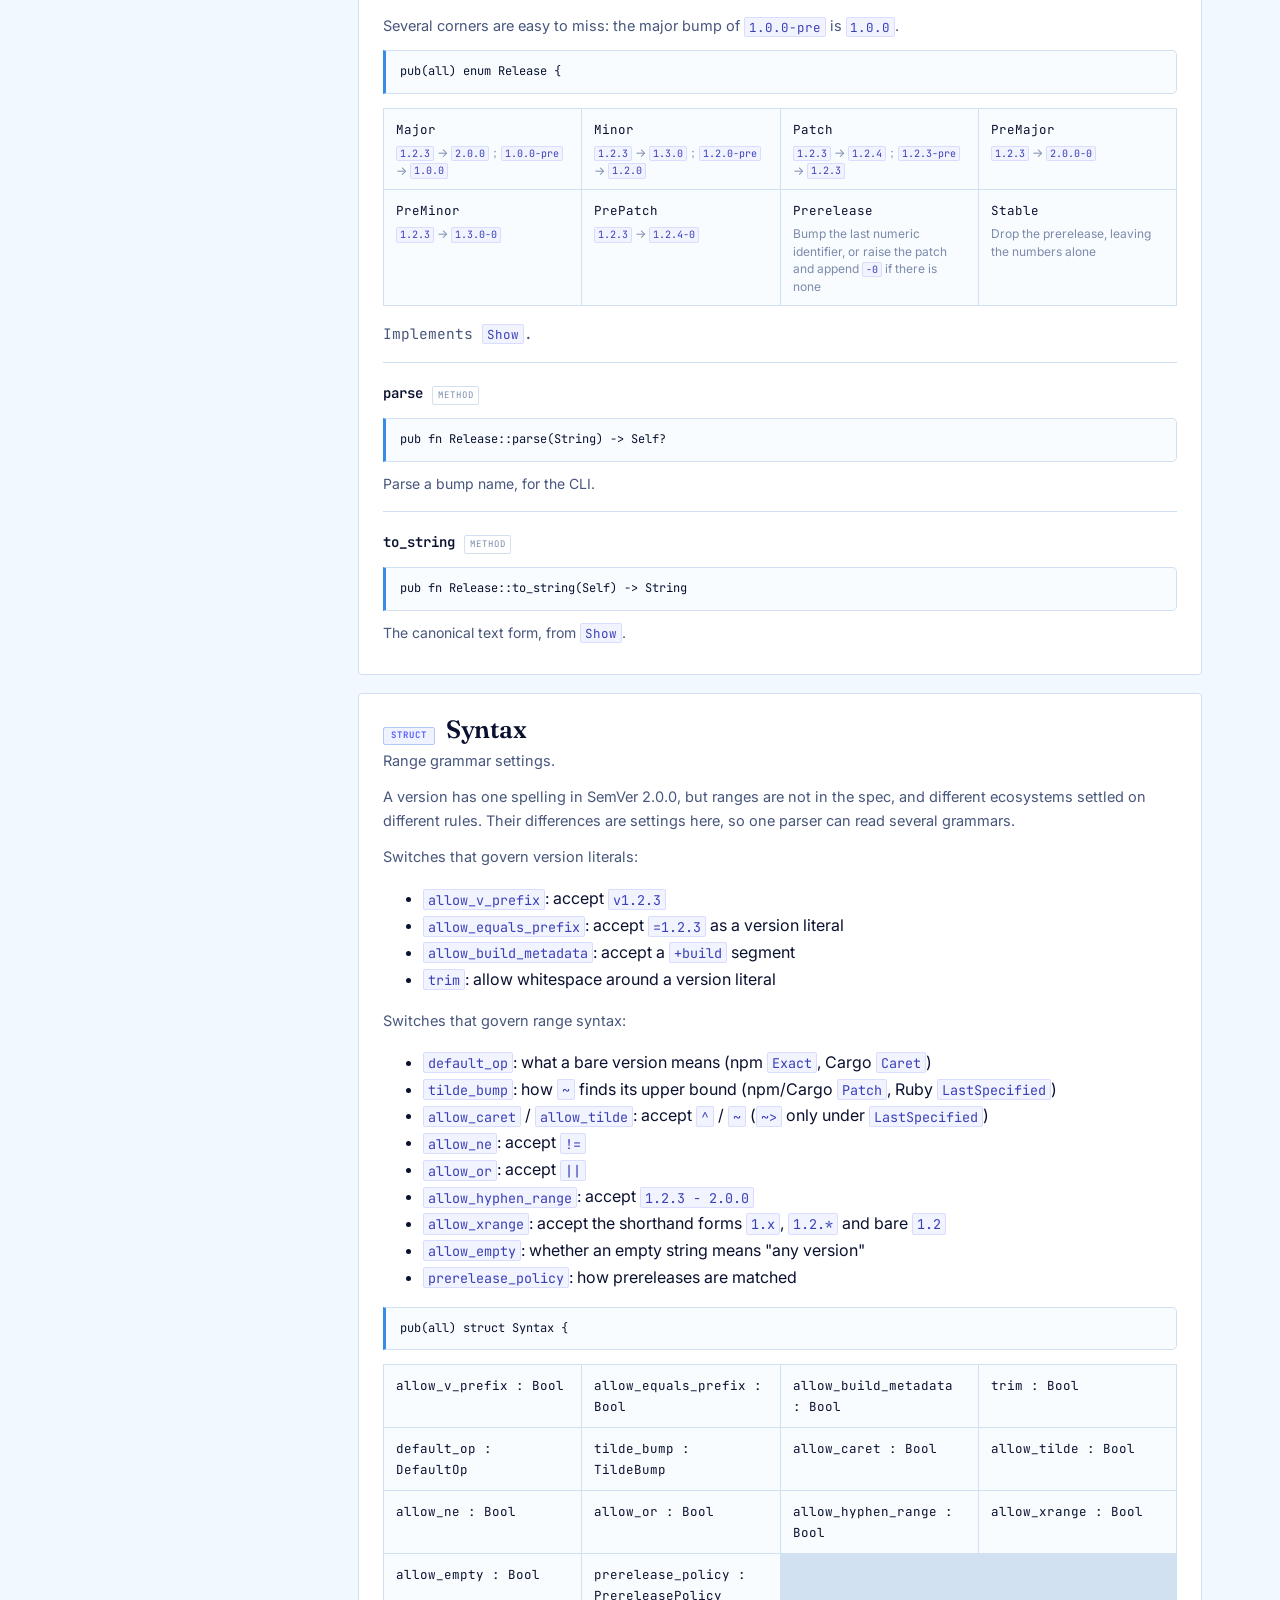
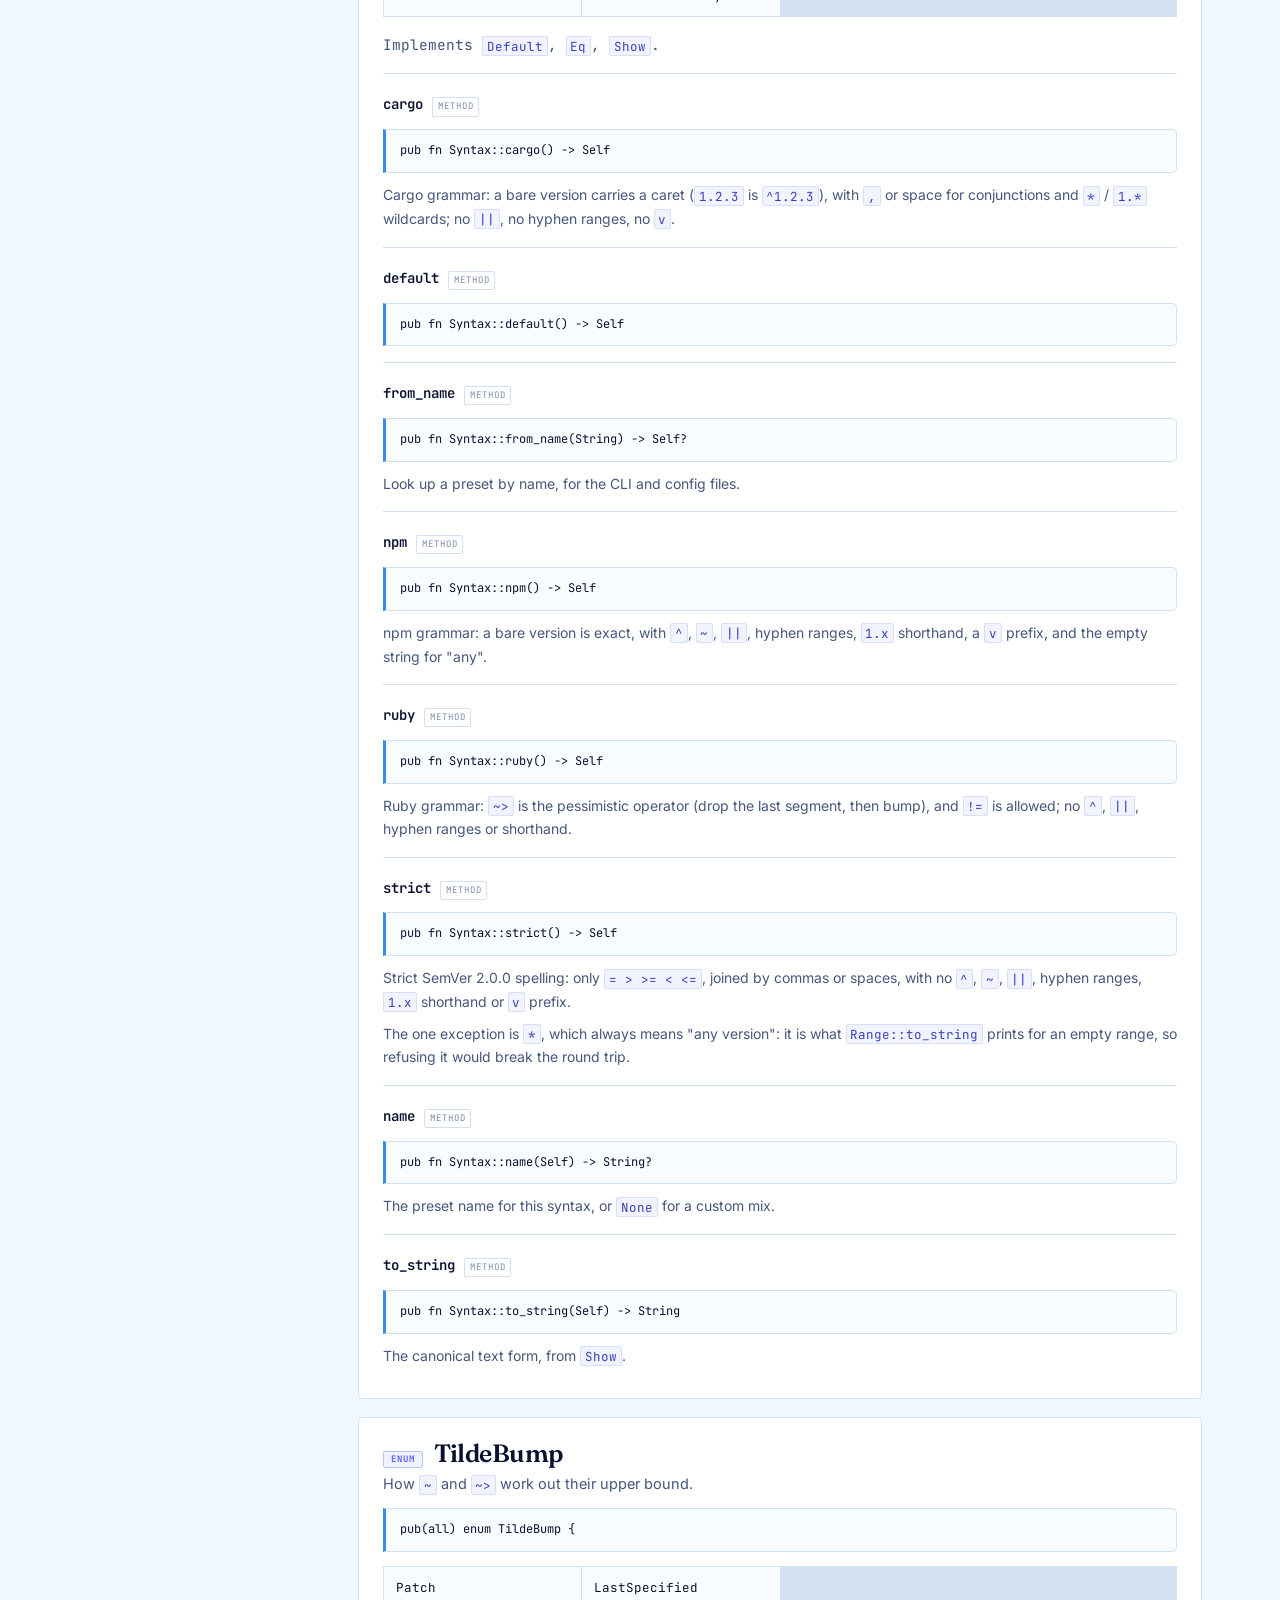
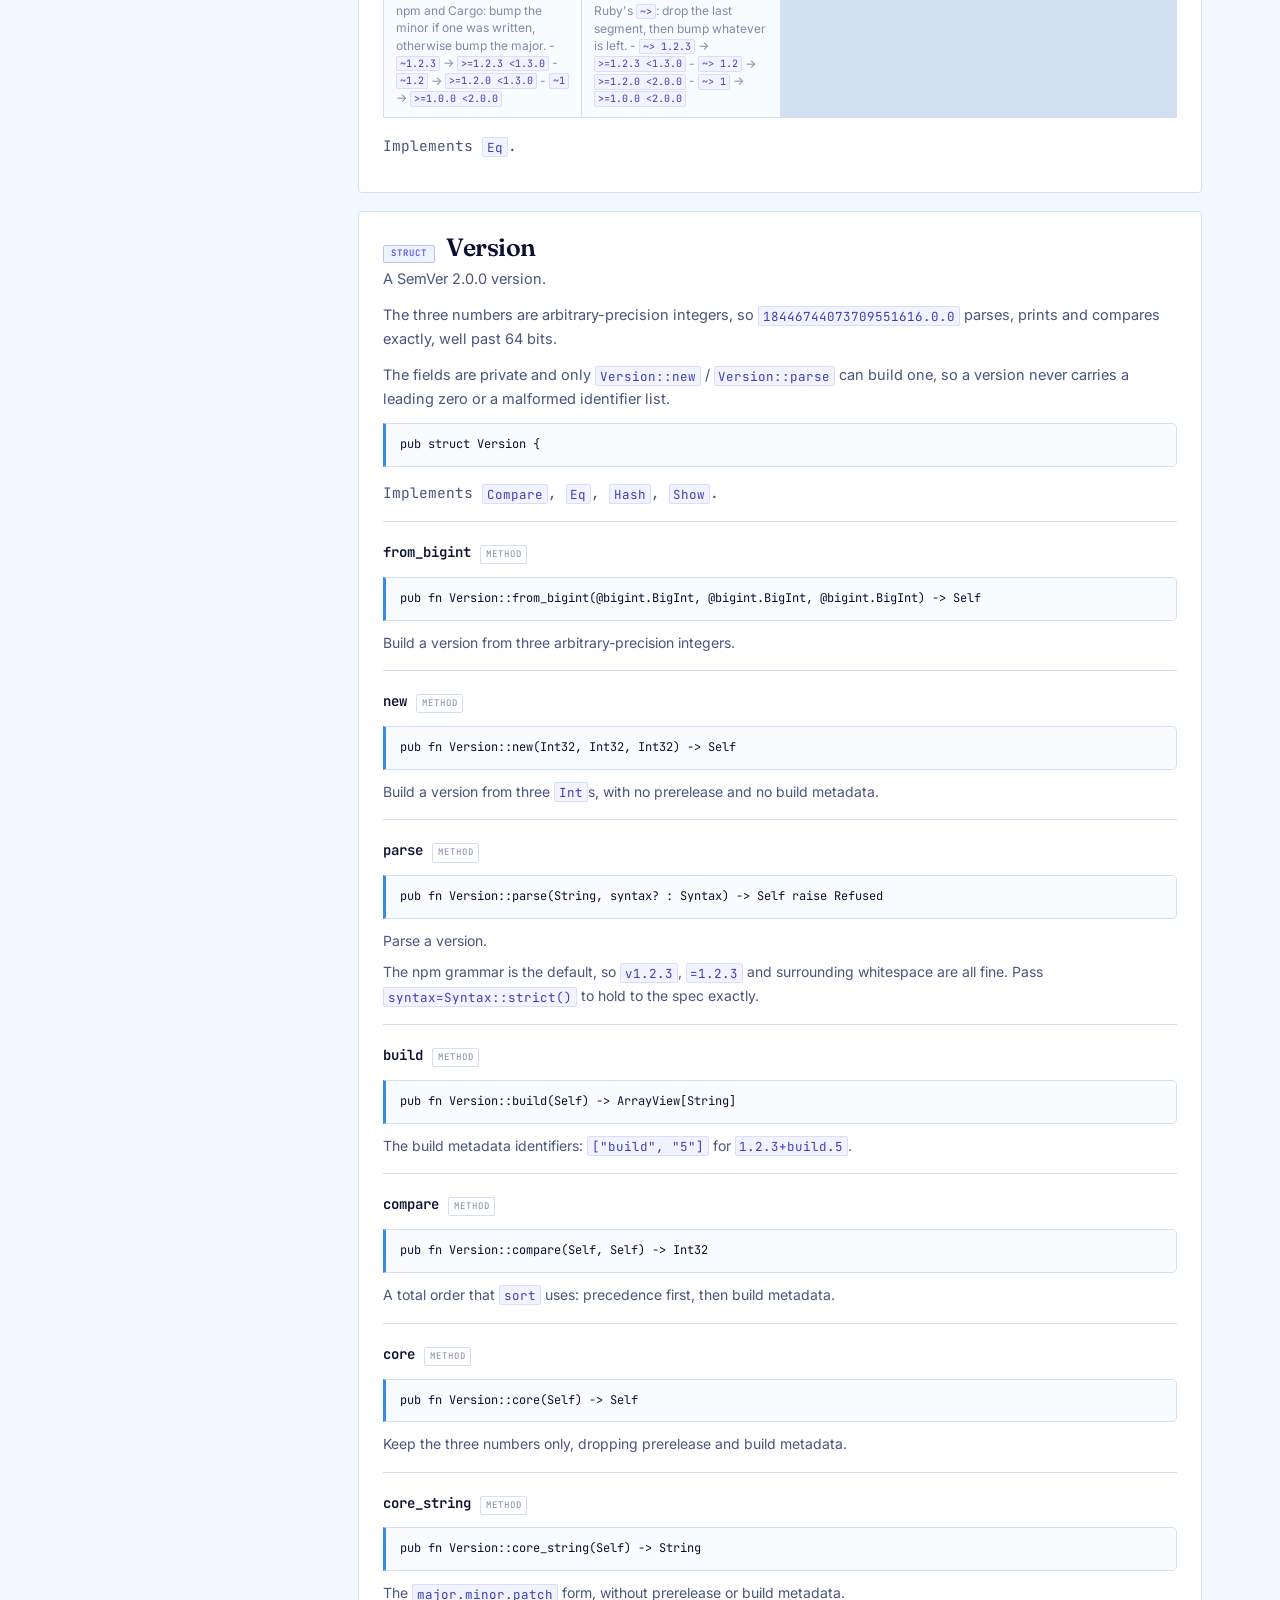
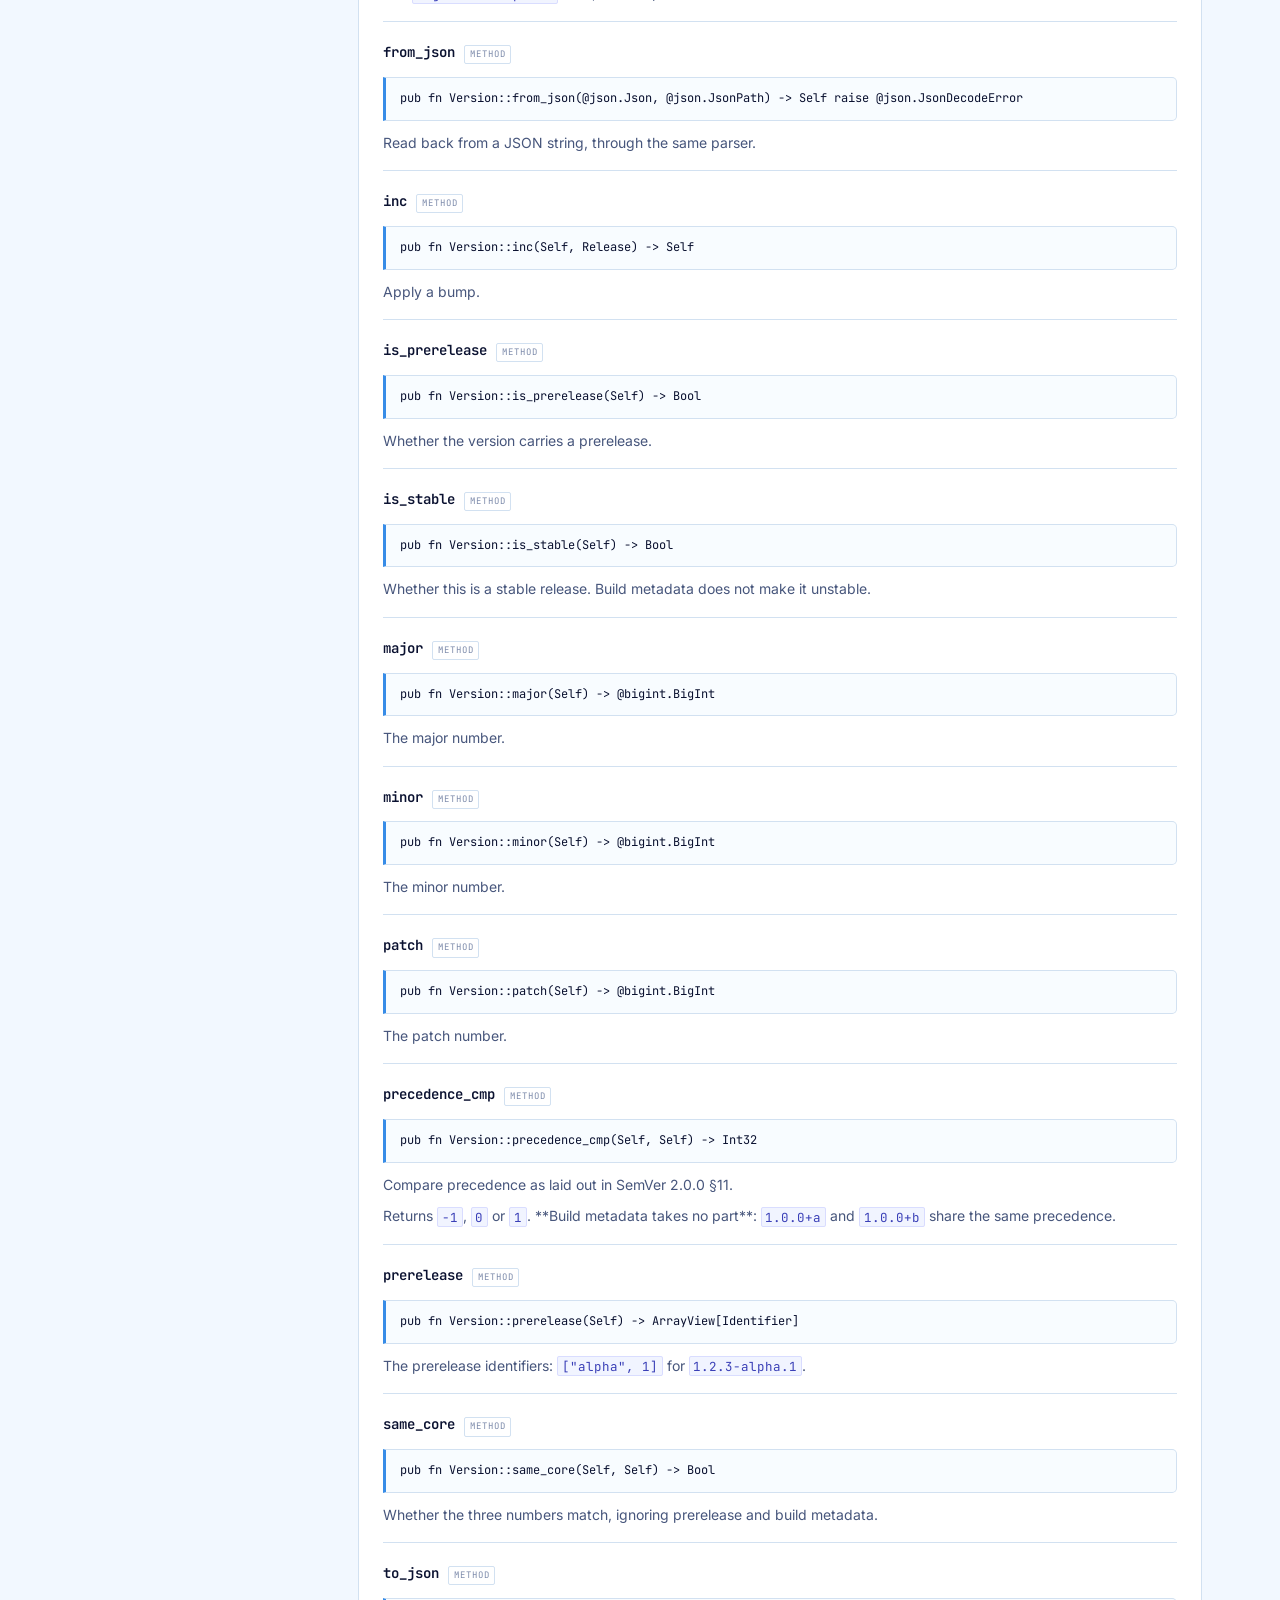
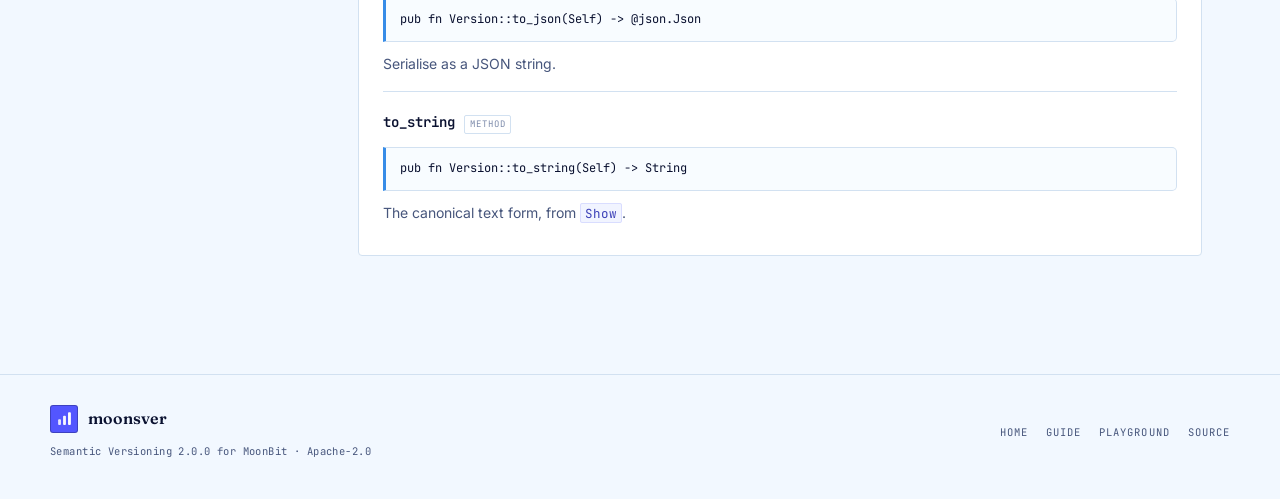
==== commit 08eb46d2: "fixed(moonsver): the API page keeps a description when `#derive` follows the doc comment. Signed-off" ====
--- a/docs/api.html
+++ b/docs/api.html
@@ -9,6 +9,7 @@
 <link rel="preconnect" href="https://fonts.gstatic.com" crossorigin>
 <link href="https://fonts.googleapis.com/css2?family=Fraunces:ital,opsz,wght@0,9..144,400;0,9..144,600;0,9..144,700;1,9..144,600&family=Inter:wght@400;500;600;700&family=JetBrains+Mono:wght@400;500;600;700&display=swap" rel="stylesheet">
 <link rel="stylesheet" href="assets/site.css">
+<script type="module" src="assets/scrollbar.js"></script>
 <script>try{var q=new URLSearchParams(location.search).get('theme');var t=q||localStorage.getItem('theme');if(t==='dark'||t==='light')document.documentElement.setAttribute('data-theme',t);}catch(e){}</script>
 </head>
 <body>
@@ -89,7 +90,7 @@
 
 So <code>&gt;=1.2.3-alpha</code> takes <code>1.2.3-beta</code> but not <code>1.2.4-beta</code>, and <code>*</code> takes no
 prerelease at all.</small></li><li>Always<small>Treat prereleases as ordinary versions (npm's <code>includePrerelease</code>).</small></li><li>Never<small>Prereleases never match anything, for when only stable releases will do.</small></li></ul><p class="impls">Implements <code>Eq</code>.</p></div>
-<div class="type-card" id="moonsver-range"><h3><span class="kind">struct</span>Range<a class="anchor-link" href="#moonsver-range">#</a></h3><p>A version range: a disjunction (OR) of comparator sets.</p><p>A <code>Range</code> is the parsed, normalised structure rather than the original string. <code>^1.2.3</code>, for instance, becomes the set <code>&gt;=1.2.3</code>, <code>&lt;2.0.0</code>.</p><pre class="sig">pub struct Range {</pre><p class="impls">Implements <code>Eq</code>, <code>Show</code>, <code>ToJson</code>.</p><div class="member"><div class="mhead"><span class="mname">any</span><span class="mk">method</span><a class="anchor-link" href="#moonsver-range-any">#</a></div><pre class="sig">pub fn Range::any() -&gt; Self</pre><p>A range matching any stable version, the same as <code>*</code>.</p></div><div class="member"><div class="mhead"><span class="mname">parse</span><span class="mk">method</span><a class="anchor-link" href="#moonsver-range-parse">#</a></div><pre class="sig">pub fn Range::parse(String, syntax? : Syntax) -&gt; Self raise Refused</pre><p>Parse a version range.</p><p>npm's grammar is the default; pass <code>syntax=</code> for Cargo, Ruby or strict.</p></div><div class="member"><div class="mhead"><span class="mname">from_json</span><span class="mk">method</span><a class="anchor-link" href="#moonsver-range-from_json">#</a></div><pre class="sig">pub fn Range::from_json(Json, @json.JsonPath) -&gt; Self raise @json.JsonDecodeError</pre><p>Read back from a JSON string, through the same parser.</p></div><div class="member"><div class="mhead"><span class="mname">is_any</span><span class="mk">method</span><a class="anchor-link" href="#moonsver-range-is_any">#</a></div><pre class="sig">pub fn Range::is_any(Self) -&gt; Bool</pre><p>Whether this is equivalent to "any version".</p></div><div class="member"><div class="mhead"><span class="mname">max_satisfying</span><span class="mk">method</span><a class="anchor-link" href="#moonsver-range-max_satisfying">#</a></div><pre class="sig">pub fn Range::max_satisfying(Self, Array[Version]) -&gt; Version?</pre><p>The highest satisfying version, by precedence, with build metadata breaking ties.</p></div><div class="member"><div class="mhead"><span class="mname">min_satisfying</span><span class="mk">method</span><a class="anchor-link" href="#moonsver-range-min_satisfying">#</a></div><pre class="sig">pub fn Range::min_satisfying(Self, Array[Version]) -&gt; Version?</pre><p>The lowest satisfying version.</p></div><div class="member"><div class="mhead"><span class="mname">policy</span><span class="mk">method</span><a class="anchor-link" href="#moonsver-range-policy">#</a></div><pre class="sig">pub fn Range::policy(Self) -&gt; PrereleasePolicy</pre><p>The prerelease policy this range was parsed with.</p></div><div class="member"><div class="mhead"><span class="mname">satisfies</span><span class="mk">method</span><a class="anchor-link" href="#moonsver-range-satisfies">#</a></div><pre class="sig">pub fn Range::satisfies(Self, Version) -&gt; Bool</pre><p>Does the version fall inside the range?</p><p>The prerelease policy comes from the <code>Syntax</code> used to parse the range.</p></div><div class="member"><div class="mhead"><span class="mname">satisfies_with</span><span class="mk">method</span><a class="anchor-link" href="#moonsver-range-satisfies_with">#</a></div><pre class="sig">pub fn Range::satisfies_with(Self, Version, PrereleasePolicy) -&gt; Bool</pre><p>Does the version fall inside the range, with the policy overridden for this call?</p></div><div class="member"><div class="mhead"><span class="mname">satisfying</span><span class="mk">method</span><a class="anchor-link" href="#moonsver-range-satisfying">#</a></div><pre class="sig">pub fn Range::satisfying(Self, Array[Version]) -&gt; Array[Version]</pre><p>Every satisfying version, sorted ascending by precedence.</p></div><div class="member"><div class="mhead"><span class="mname">sets</span><span class="mk">method</span><a class="anchor-link" href="#moonsver-range-sets">#</a></div><pre class="sig">pub fn Range::sets(Self) -&gt; ArrayView[ComparatorSet]</pre><p>The disjuncts, one per <code>||</code> branch.</p></div><div class="member"><div class="mhead"><span class="mname">to_json</span><span class="mk">method</span><a class="anchor-link" href="#moonsver-range-to_json">#</a></div><pre class="sig">pub fn Range::to_json(Self) -&gt; Json</pre><p>Serialise as a JSON string.</p></div><div class="member"><div class="mhead"><span class="mname">to_string</span><span class="mk">method</span><a class="anchor-link" href="#moonsver-range-to_string">#</a></div><pre class="sig">pub fn Range::to_string(Self) -&gt; String</pre><p>The canonical text form, from <code>Show</code>.</p></div></div>
+<div class="type-card" id="moonsver-range"><h3><span class="kind">struct</span>Range<a class="anchor-link" href="#moonsver-range">#</a></h3><p>A version range: a disjunction (OR) of comparator sets.</p><p>A <code>Range</code> is the parsed, normalised structure rather than the original string. <code>^1.2.3</code>, for instance, becomes the set <code>&gt;=1.2.3</code>, <code>&lt;2.0.0</code>.</p><pre class="sig">pub struct Range {</pre><p class="impls">Implements <code>Eq</code>, <code>Show</code>.</p><div class="member"><div class="mhead"><span class="mname">any</span><span class="mk">method</span><a class="anchor-link" href="#moonsver-range-any">#</a></div><pre class="sig">pub fn Range::any() -&gt; Self</pre><p>A range matching any stable version, the same as <code>*</code>.</p></div><div class="member"><div class="mhead"><span class="mname">parse</span><span class="mk">method</span><a class="anchor-link" href="#moonsver-range-parse">#</a></div><pre class="sig">pub fn Range::parse(String, syntax? : Syntax) -&gt; Self raise Refused</pre><p>Parse a version range.</p><p>npm's grammar is the default; pass <code>syntax=</code> for Cargo, Ruby or strict.</p></div><div class="member"><div class="mhead"><span class="mname">from_json</span><span class="mk">method</span><a class="anchor-link" href="#moonsver-range-from_json">#</a></div><pre class="sig">pub fn Range::from_json(@json.Json, @json.JsonPath) -&gt; Self raise @json.JsonDecodeError</pre><p>Read back from a JSON string, through the same parser.</p></div><div class="member"><div class="mhead"><span class="mname">is_any</span><span class="mk">method</span><a class="anchor-link" href="#moonsver-range-is_any">#</a></div><pre class="sig">pub fn Range::is_any(Self) -&gt; Bool</pre><p>Whether this is equivalent to "any version".</p></div><div class="member"><div class="mhead"><span class="mname">max_satisfying</span><span class="mk">method</span><a class="anchor-link" href="#moonsver-range-max_satisfying">#</a></div><pre class="sig">pub fn Range::max_satisfying(Self, Array[Version]) -&gt; Version?</pre><p>The highest satisfying version, by precedence, with build metadata breaking ties.</p></div><div class="member"><div class="mhead"><span class="mname">min_satisfying</span><span class="mk">method</span><a class="anchor-link" href="#moonsver-range-min_satisfying">#</a></div><pre class="sig">pub fn Range::min_satisfying(Self, Array[Version]) -&gt; Version?</pre><p>The lowest satisfying version.</p></div><div class="member"><div class="mhead"><span class="mname">policy</span><span class="mk">method</span><a class="anchor-link" href="#moonsver-range-policy">#</a></div><pre class="sig">pub fn Range::policy(Self) -&gt; PrereleasePolicy</pre><p>The prerelease policy this range was parsed with.</p></div><div class="member"><div class="mhead"><span class="mname">satisfies</span><span class="mk">method</span><a class="anchor-link" href="#moonsver-range-satisfies">#</a></div><pre class="sig">pub fn Range::satisfies(Self, Version) -&gt; Bool</pre><p>Does the version fall inside the range?</p><p>The prerelease policy comes from the <code>Syntax</code> used to parse the range.</p></div><div class="member"><div class="mhead"><span class="mname">satisfies_with</span><span class="mk">method</span><a class="anchor-link" href="#moonsver-range-satisfies_with">#</a></div><pre class="sig">pub fn Range::satisfies_with(Self, Version, PrereleasePolicy) -&gt; Bool</pre><p>Does the version fall inside the range, with the policy overridden for this call?</p></div><div class="member"><div class="mhead"><span class="mname">satisfying</span><span class="mk">method</span><a class="anchor-link" href="#moonsver-range-satisfying">#</a></div><pre class="sig">pub fn Range::satisfying(Self, Array[Version]) -&gt; Array[Version]</pre><p>Every satisfying version, sorted ascending by precedence.</p></div><div class="member"><div class="mhead"><span class="mname">sets</span><span class="mk">method</span><a class="anchor-link" href="#moonsver-range-sets">#</a></div><pre class="sig">pub fn Range::sets(Self) -&gt; ArrayView[ComparatorSet]</pre><p>The disjuncts, one per <code>||</code> branch.</p></div><div class="member"><div class="mhead"><span class="mname">to_json</span><span class="mk">method</span><a class="anchor-link" href="#moonsver-range-to_json">#</a></div><pre class="sig">pub fn Range::to_json(Self) -&gt; @json.Json</pre><p>Serialise as a JSON string.</p></div><div class="member"><div class="mhead"><span class="mname">to_string</span><span class="mk">method</span><a class="anchor-link" href="#moonsver-range-to_string">#</a></div><pre class="sig">pub fn Range::to_string(Self) -&gt; String</pre><p>The canonical text form, from <code>Show</code>.</p></div></div>
 <div class="type-card" id="moonsver-release"><h3><span class="kind">enum</span>Release<a class="anchor-link" href="#moonsver-release">#</a></h3><p>The kind of bump to apply.</p><p>Several corners are easy to miss: the major bump of <code>1.0.0-pre</code> is <code>1.0.0</code>.</p><pre class="sig">pub(all) enum Release {</pre><ul class="variants"><li>Major<small><code>1.2.3</code> → <code>2.0.0</code>；<code>1.0.0-pre</code> → <code>1.0.0</code></small></li><li>Minor<small><code>1.2.3</code> → <code>1.3.0</code>；<code>1.2.0-pre</code> → <code>1.2.0</code></small></li><li>Patch<small><code>1.2.3</code> → <code>1.2.4</code>；<code>1.2.3-pre</code> → <code>1.2.3</code></small></li><li>PreMajor<small><code>1.2.3</code> → <code>2.0.0-0</code></small></li><li>PreMinor<small><code>1.2.3</code> → <code>1.3.0-0</code></small></li><li>PrePatch<small><code>1.2.3</code> → <code>1.2.4-0</code></small></li><li>Prerelease<small>Bump the last numeric identifier, or raise the patch and append <code>-0</code> if there is none</small></li><li>Stable<small>Drop the prerelease, leaving the numbers alone</small></li></ul><p class="impls">Implements <code>Show</code>.</p><div class="member"><div class="mhead"><span class="mname">parse</span><span class="mk">method</span><a class="anchor-link" href="#moonsver-release-parse">#</a></div><pre class="sig">pub fn Release::parse(String) -&gt; Self?</pre><p>Parse a bump name, for the CLI.</p></div><div class="member"><div class="mhead"><span class="mname">to_string</span><span class="mk">method</span><a class="anchor-link" href="#moonsver-release-to_string">#</a></div><pre class="sig">pub fn Release::to_string(Self) -&gt; String</pre><p>The canonical text form, from <code>Show</code>.</p></div></div>
 <div class="type-card" id="moonsver-syntax"><h3><span class="kind">struct</span>Syntax<a class="anchor-link" href="#moonsver-syntax">#</a></h3><p>Range grammar settings.</p><p>A version has one spelling in SemVer 2.0.0, but ranges are not in the spec, and different ecosystems settled on different rules. Their differences are settings here, so one parser can read several grammars.</p><p>Switches that govern version literals:</p><ul><li><code>allow_v_prefix</code>: accept <code>v1.2.3</code></li><li><code>allow_equals_prefix</code>: accept <code>=1.2.3</code> as a version literal</li><li><code>allow_build_metadata</code>: accept a <code>+build</code> segment</li><li><code>trim</code>: allow whitespace around a version literal</li></ul><p>Switches that govern range syntax:</p><ul><li><code>default_op</code>: what a bare version means (npm <code>Exact</code>, Cargo <code>Caret</code>)</li><li><code>tilde_bump</code>: how <code>~</code> finds its upper bound (npm/Cargo <code>Patch</code>, Ruby <code>LastSpecified</code>)</li><li><code>allow_caret</code> / <code>allow_tilde</code>: accept <code>^</code> / <code>~</code> (<code>~&gt;</code> only under <code>LastSpecified</code>)</li><li><code>allow_ne</code>: accept <code>!=</code></li><li><code>allow_or</code>: accept <code>||</code></li><li><code>allow_hyphen_range</code>: accept <code>1.2.3 - 2.0.0</code></li><li><code>allow_xrange</code>: accept the shorthand forms <code>1.x</code>, <code>1.2.*</code> and bare <code>1.2</code></li><li><code>allow_empty</code>: whether an empty string means "any version"</li><li><code>prerelease_policy</code>: how prereleases are matched</li></ul><pre class="sig">pub(all) struct Syntax {</pre><ul class="variants"><li>allow_v_prefix : Bool</li><li>allow_equals_prefix : Bool</li><li>allow_build_metadata : Bool</li><li>trim : Bool</li><li>default_op : DefaultOp</li><li>tilde_bump : TildeBump</li><li>allow_caret : Bool</li><li>allow_tilde : Bool</li><li>allow_ne : Bool</li><li>allow_or : Bool</li><li>allow_hyphen_range : Bool</li><li>allow_xrange : Bool</li><li>allow_empty : Bool</li><li>prerelease_policy : PrereleasePolicy</li></ul><p class="impls">Implements <code>Default</code>, <code>Eq</code>, <code>Show</code>.</p><div class="member"><div class="mhead"><span class="mname">cargo</span><span class="mk">method</span><a class="anchor-link" href="#moonsver-syntax-cargo">#</a></div><pre class="sig">pub fn Syntax::cargo() -&gt; Self</pre><p>Cargo grammar: a bare version carries a caret (<code>1.2.3</code> is <code>^1.2.3</code>), with <code>,</code> or space for conjunctions and <code>*</code> / <code>1.*</code> wildcards; no <code>||</code>, no hyphen ranges, no <code>v</code>.</p></div><div class="member"><div class="mhead"><span class="mname">default</span><span class="mk">method</span><a class="anchor-link" href="#moonsver-syntax-default">#</a></div><pre class="sig">pub fn Syntax::default() -&gt; Self</pre></div><div class="member"><div class="mhead"><span class="mname">from_name</span><span class="mk">method</span><a class="anchor-link" href="#moonsver-syntax-from_name">#</a></div><pre class="sig">pub fn Syntax::from_name(String) -&gt; Self?</pre><p>Look up a preset by name, for the CLI and config files.</p></div><div class="member"><div class="mhead"><span class="mname">npm</span><span class="mk">method</span><a class="anchor-link" href="#moonsver-syntax-npm">#</a></div><pre class="sig">pub fn Syntax::npm() -&gt; Self</pre><p>npm grammar: a bare version is exact, with <code>^</code>, <code>~</code>, <code>||</code>, hyphen ranges, <code>1.x</code> shorthand, a <code>v</code> prefix, and the empty string for "any".</p></div><div class="member"><div class="mhead"><span class="mname">ruby</span><span class="mk">method</span><a class="anchor-link" href="#moonsver-syntax-ruby">#</a></div><pre class="sig">pub fn Syntax::ruby() -&gt; Self</pre><p>Ruby grammar: <code>~&gt;</code> is the pessimistic operator (drop the last segment, then bump), and <code>!=</code> is allowed; no <code>^</code>, <code>||</code>, hyphen ranges or shorthand.</p></div><div class="member"><div class="mhead"><span class="mname">strict</span><span class="mk">method</span><a class="anchor-link" href="#moonsver-syntax-strict">#</a></div><pre class="sig">pub fn Syntax::strict() -&gt; Self</pre><p>Strict SemVer 2.0.0 spelling: only <code>= &gt; &gt;= &lt; &lt;=</code>, joined by commas or spaces, with no <code>^</code>, <code>~</code>, <code>||</code>, hyphen ranges, <code>1.x</code> shorthand or <code>v</code> prefix.</p><p>The one exception is <code>*</code>, which always means "any version": it is what <code>Range::to_string</code> prints for an empty range, so refusing it would break the round trip.</p></div><div class="member"><div class="mhead"><span class="mname">name</span><span class="mk">method</span><a class="anchor-link" href="#moonsver-syntax-name">#</a></div><pre class="sig">pub fn Syntax::name(Self) -&gt; String?</pre><p>The preset name for this syntax, or <code>None</code> for a custom mix.</p></div><div class="member"><div class="mhead"><span class="mname">to_string</span><span class="mk">method</span><a class="anchor-link" href="#moonsver-syntax-to_string">#</a></div><pre class="sig">pub fn Syntax::to_string(Self) -&gt; String</pre><p>The canonical text form, from <code>Show</code>.</p></div></div>
 <div class="type-card" id="moonsver-tildebump"><h3><span class="kind">enum</span>TildeBump<a class="anchor-link" href="#moonsver-tildebump">#</a></h3><p>How <code>~</code> and <code>~&gt;</code> work out their upper bound.</p><pre class="sig">pub(all) enum TildeBump {</pre><ul class="variants"><li>Patch<small>npm and Cargo: bump the minor if one was written, otherwise bump the major.
@@ -101,7 +102,7 @@
 - <code>~&gt; 1.2.3</code> → <code>&gt;=1.2.3 &lt;1.3.0</code>
 - <code>~&gt; 1.2</code>   → <code>&gt;=1.2.0 &lt;2.0.0</code>
 - <code>~&gt; 1</code>     → <code>&gt;=1.0.0 &lt;2.0.0</code></small></li></ul><p class="impls">Implements <code>Eq</code>.</p></div>
-<div class="type-card" id="moonsver-version"><h3><span class="kind">struct</span>Version<a class="anchor-link" href="#moonsver-version">#</a></h3><p>A SemVer 2.0.0 version.</p><p>The three numbers are arbitrary-precision integers, so <code>18446744073709551616.0.0</code> parses, prints and compares exactly, well past 64 bits.</p><p>The fields are private and only <code>Version::new</code> / <code>Version::parse</code> can build one, so a version never carries a leading zero or a malformed identifier list.</p><pre class="sig">pub struct Version {</pre><p class="impls">Implements <code>Compare</code>, <code>Eq</code>, <code>Hash</code>, <code>Show</code>, <code>ToJson</code>.</p><div class="member"><div class="mhead"><span class="mname">from_bigint</span><span class="mk">method</span><a class="anchor-link" href="#moonsver-version-from_bigint">#</a></div><pre class="sig">pub fn Version::from_bigint(@bigint.BigInt, @bigint.BigInt, @bigint.BigInt) -&gt; Self</pre><p>Build a version from three arbitrary-precision integers.</p></div><div class="member"><div class="mhead"><span class="mname">new</span><span class="mk">method</span><a class="anchor-link" href="#moonsver-version-new">#</a></div><pre class="sig">pub fn Version::new(Int32, Int32, Int32) -&gt; Self</pre><p>Build a version from three <code>Int</code>s, with no prerelease and no build metadata.</p></div><div class="member"><div class="mhead"><span class="mname">parse</span><span class="mk">method</span><a class="anchor-link" href="#moonsver-version-parse">#</a></div><pre class="sig">pub fn Version::parse(String, syntax? : Syntax) -&gt; Self raise Refused</pre><p>Parse a version.</p><p>The npm grammar is the default, so <code>v1.2.3</code>, <code>=1.2.3</code> and surrounding whitespace are all fine. Pass <code>syntax=Syntax::strict()</code> to hold to the spec exactly.</p></div><div class="member"><div class="mhead"><span class="mname">build</span><span class="mk">method</span><a class="anchor-link" href="#moonsver-version-build">#</a></div><pre class="sig">pub fn Version::build(Self) -&gt; ArrayView[String]</pre><p>The build metadata identifiers: <code>["build", "5"]</code> for <code>1.2.3+build.5</code>.</p></div><div class="member"><div class="mhead"><span class="mname">compare</span><span class="mk">method</span><a class="anchor-link" href="#moonsver-version-compare">#</a></div><pre class="sig">pub fn Version::compare(Self, Self) -&gt; Int32</pre><p>A total order that <code>sort</code> uses: precedence first, then build metadata.</p></div><div class="member"><div class="mhead"><span class="mname">core</span><span class="mk">method</span><a class="anchor-link" href="#moonsver-version-core">#</a></div><pre class="sig">pub fn Version::core(Self) -&gt; Self</pre><p>Keep the three numbers only, dropping prerelease and build metadata.</p></div><div class="member"><div class="mhead"><span class="mname">core_string</span><span class="mk">method</span><a class="anchor-link" href="#moonsver-version-core_string">#</a></div><pre class="sig">pub fn Version::core_string(Self) -&gt; String</pre><p>The <code>major.minor.patch</code> form, without prerelease or build metadata.</p></div><div class="member"><div class="mhead"><span class="mname">from_json</span><span class="mk">method</span><a class="anchor-link" href="#moonsver-version-from_json">#</a></div><pre class="sig">pub fn Version::from_json(Json, @json.JsonPath) -&gt; Self raise @json.JsonDecodeError</pre><p>Read back from a JSON string, through the same parser.</p></div><div class="member"><div class="mhead"><span class="mname">inc</span><span class="mk">method</span><a class="anchor-link" href="#moonsver-version-inc">#</a></div><pre class="sig">pub fn Version::inc(Self, Release) -&gt; Self</pre><p>Apply a bump.</p></div><div class="member"><div class="mhead"><span class="mname">is_prerelease</span><span class="mk">method</span><a class="anchor-link" href="#moonsver-version-is_prerelease">#</a></div><pre class="sig">pub fn Version::is_prerelease(Self) -&gt; Bool</pre><p>Whether the version carries a prerelease.</p></div><div class="member"><div class="mhead"><span class="mname">is_stable</span><span class="mk">method</span><a class="anchor-link" href="#moonsver-version-is_stable">#</a></div><pre class="sig">pub fn Version::is_stable(Self) -&gt; Bool</pre><p>Whether this is a stable release. Build metadata does not make it unstable.</p></div><div class="member"><div class="mhead"><span class="mname">major</span><span class="mk">method</span><a class="anchor-link" href="#moonsver-version-major">#</a></div><pre class="sig">pub fn Version::major(Self) -&gt; @bigint.BigInt</pre><p>The major number.</p></div><div class="member"><div class="mhead"><span class="mname">minor</span><span class="mk">method</span><a class="anchor-link" href="#moonsver-version-minor">#</a></div><pre class="sig">pub fn Version::minor(Self) -&gt; @bigint.BigInt</pre><p>The minor number.</p></div><div class="member"><div class="mhead"><span class="mname">patch</span><span class="mk">method</span><a class="anchor-link" href="#moonsver-version-patch">#</a></div><pre class="sig">pub fn Version::patch(Self) -&gt; @bigint.BigInt</pre><p>The patch number.</p></div><div class="member"><div class="mhead"><span class="mname">precedence_cmp</span><span class="mk">method</span><a class="anchor-link" href="#moonsver-version-precedence_cmp">#</a></div><pre class="sig">pub fn Version::precedence_cmp(Self, Self) -&gt; Int32</pre><p>Compare precedence as laid out in SemVer 2.0.0 §11.</p><p>Returns <code>-1</code>, <code>0</code> or <code>1</code>. **Build metadata takes no part**: <code>1.0.0+a</code> and <code>1.0.0+b</code> share the same precedence.</p></div><div class="member"><div class="mhead"><span class="mname">prerelease</span><span class="mk">method</span><a class="anchor-link" href="#moonsver-version-prerelease">#</a></div><pre class="sig">pub fn Version::prerelease(Self) -&gt; ArrayView[Identifier]</pre><p>The prerelease identifiers: <code>["alpha", 1]</code> for <code>1.2.3-alpha.1</code>.</p></div><div class="member"><div class="mhead"><span class="mname">same_core</span><span class="mk">method</span><a class="anchor-link" href="#moonsver-version-same_core">#</a></div><pre class="sig">pub fn Version::same_core(Self, Self) -&gt; Bool</pre><p>Whether the three numbers match, ignoring prerelease and build metadata.</p></div><div class="member"><div class="mhead"><span class="mname">to_json</span><span class="mk">method</span><a class="anchor-link" href="#moonsver-version-to_json">#</a></div><pre class="sig">pub fn Version::to_json(Self) -&gt; Json</pre><p>Serialise as a JSON string.</p></div><div class="member"><div class="mhead"><span class="mname">to_string</span><span class="mk">method</span><a class="anchor-link" href="#moonsver-version-to_string">#</a></div><pre class="sig">pub fn Version::to_string(Self) -&gt; String</pre><p>The canonical text form, from <code>Show</code>.</p></div></div></div>
+<div class="type-card" id="moonsver-version"><h3><span class="kind">struct</span>Version<a class="anchor-link" href="#moonsver-version">#</a></h3><p>A SemVer 2.0.0 version.</p><p>The three numbers are arbitrary-precision integers, so <code>18446744073709551616.0.0</code> parses, prints and compares exactly, well past 64 bits.</p><p>The fields are private and only <code>Version::new</code> / <code>Version::parse</code> can build one, so a version never carries a leading zero or a malformed identifier list.</p><pre class="sig">pub struct Version {</pre><p class="impls">Implements <code>Compare</code>, <code>Eq</code>, <code>Hash</code>, <code>Show</code>.</p><div class="member"><div class="mhead"><span class="mname">from_bigint</span><span class="mk">method</span><a class="anchor-link" href="#moonsver-version-from_bigint">#</a></div><pre class="sig">pub fn Version::from_bigint(@bigint.BigInt, @bigint.BigInt, @bigint.BigInt) -&gt; Self</pre><p>Build a version from three arbitrary-precision integers.</p></div><div class="member"><div class="mhead"><span class="mname">new</span><span class="mk">method</span><a class="anchor-link" href="#moonsver-version-new">#</a></div><pre class="sig">pub fn Version::new(Int32, Int32, Int32) -&gt; Self</pre><p>Build a version from three <code>Int</code>s, with no prerelease and no build metadata.</p></div><div class="member"><div class="mhead"><span class="mname">parse</span><span class="mk">method</span><a class="anchor-link" href="#moonsver-version-parse">#</a></div><pre class="sig">pub fn Version::parse(String, syntax? : Syntax) -&gt; Self raise Refused</pre><p>Parse a version.</p><p>The npm grammar is the default, so <code>v1.2.3</code>, <code>=1.2.3</code> and surrounding whitespace are all fine. Pass <code>syntax=Syntax::strict()</code> to hold to the spec exactly.</p></div><div class="member"><div class="mhead"><span class="mname">build</span><span class="mk">method</span><a class="anchor-link" href="#moonsver-version-build">#</a></div><pre class="sig">pub fn Version::build(Self) -&gt; ArrayView[String]</pre><p>The build metadata identifiers: <code>["build", "5"]</code> for <code>1.2.3+build.5</code>.</p></div><div class="member"><div class="mhead"><span class="mname">compare</span><span class="mk">method</span><a class="anchor-link" href="#moonsver-version-compare">#</a></div><pre class="sig">pub fn Version::compare(Self, Self) -&gt; Int32</pre><p>A total order that <code>sort</code> uses: precedence first, then build metadata.</p></div><div class="member"><div class="mhead"><span class="mname">core</span><span class="mk">method</span><a class="anchor-link" href="#moonsver-version-core">#</a></div><pre class="sig">pub fn Version::core(Self) -&gt; Self</pre><p>Keep the three numbers only, dropping prerelease and build metadata.</p></div><div class="member"><div class="mhead"><span class="mname">core_string</span><span class="mk">method</span><a class="anchor-link" href="#moonsver-version-core_string">#</a></div><pre class="sig">pub fn Version::core_string(Self) -&gt; String</pre><p>The <code>major.minor.patch</code> form, without prerelease or build metadata.</p></div><div class="member"><div class="mhead"><span class="mname">from_json</span><span class="mk">method</span><a class="anchor-link" href="#moonsver-version-from_json">#</a></div><pre class="sig">pub fn Version::from_json(@json.Json, @json.JsonPath) -&gt; Self raise @json.JsonDecodeError</pre><p>Read back from a JSON string, through the same parser.</p></div><div class="member"><div class="mhead"><span class="mname">inc</span><span class="mk">method</span><a class="anchor-link" href="#moonsver-version-inc">#</a></div><pre class="sig">pub fn Version::inc(Self, Release) -&gt; Self</pre><p>Apply a bump.</p></div><div class="member"><div class="mhead"><span class="mname">is_prerelease</span><span class="mk">method</span><a class="anchor-link" href="#moonsver-version-is_prerelease">#</a></div><pre class="sig">pub fn Version::is_prerelease(Self) -&gt; Bool</pre><p>Whether the version carries a prerelease.</p></div><div class="member"><div class="mhead"><span class="mname">is_stable</span><span class="mk">method</span><a class="anchor-link" href="#moonsver-version-is_stable">#</a></div><pre class="sig">pub fn Version::is_stable(Self) -&gt; Bool</pre><p>Whether this is a stable release. Build metadata does not make it unstable.</p></div><div class="member"><div class="mhead"><span class="mname">major</span><span class="mk">method</span><a class="anchor-link" href="#moonsver-version-major">#</a></div><pre class="sig">pub fn Version::major(Self) -&gt; @bigint.BigInt</pre><p>The major number.</p></div><div class="member"><div class="mhead"><span class="mname">minor</span><span class="mk">method</span><a class="anchor-link" href="#moonsver-version-minor">#</a></div><pre class="sig">pub fn Version::minor(Self) -&gt; @bigint.BigInt</pre><p>The minor number.</p></div><div class="member"><div class="mhead"><span class="mname">patch</span><span class="mk">method</span><a class="anchor-link" href="#moonsver-version-patch">#</a></div><pre class="sig">pub fn Version::patch(Self) -&gt; @bigint.BigInt</pre><p>The patch number.</p></div><div class="member"><div class="mhead"><span class="mname">precedence_cmp</span><span class="mk">method</span><a class="anchor-link" href="#moonsver-version-precedence_cmp">#</a></div><pre class="sig">pub fn Version::precedence_cmp(Self, Self) -&gt; Int32</pre><p>Compare precedence as laid out in SemVer 2.0.0 §11.</p><p>Returns <code>-1</code>, <code>0</code> or <code>1</code>. **Build metadata takes no part**: <code>1.0.0+a</code> and <code>1.0.0+b</code> share the same precedence.</p></div><div class="member"><div class="mhead"><span class="mname">prerelease</span><span class="mk">method</span><a class="anchor-link" href="#moonsver-version-prerelease">#</a></div><pre class="sig">pub fn Version::prerelease(Self) -&gt; ArrayView[Identifier]</pre><p>The prerelease identifiers: <code>["alpha", 1]</code> for <code>1.2.3-alpha.1</code>.</p></div><div class="member"><div class="mhead"><span class="mname">same_core</span><span class="mk">method</span><a class="anchor-link" href="#moonsver-version-same_core">#</a></div><pre class="sig">pub fn Version::same_core(Self, Self) -&gt; Bool</pre><p>Whether the three numbers match, ignoring prerelease and build metadata.</p></div><div class="member"><div class="mhead"><span class="mname">to_json</span><span class="mk">method</span><a class="anchor-link" href="#moonsver-version-to_json">#</a></div><pre class="sig">pub fn Version::to_json(Self) -&gt; @json.Json</pre><p>Serialise as a JSON string.</p></div><div class="member"><div class="mhead"><span class="mname">to_string</span><span class="mk">method</span><a class="anchor-link" href="#moonsver-version-to_string">#</a></div><pre class="sig">pub fn Version::to_string(Self) -&gt; String</pre><p>The canonical text form, from <code>Show</code>.</p></div></div></div>
     </article>
   </div>
 </main>
--- a/docs/assets/site.css
+++ b/docs/assets/site.css
@@ -977,8 +977,14 @@
   /* one scrolling row instead of five wrapped ones: the index stays an index */
   .toc {
     display: flex; flex-wrap: nowrap; gap: 6px; border-left: 0;
-    overflow-x: auto; padding-bottom: 6px; scrollbar-width: thin;
+    overflow-x: auto; padding-bottom: 6px;
     max-width: 100%;
+  }
+
+  @supports not selector(::-webkit-scrollbar) {
+    .toc {
+      scrollbar-width: thin;
+    }
   }
   .toc li { flex: none; }
   .toc a {
@@ -1071,3 +1077,12 @@
 }
 
 html, button, input, textarea, select { font-variant-ligatures: no-contextual; }
+
+/* The page scroll bar shows while the page moves or under the pointer and
+   hides a moment after; it keeps its place, so nothing shifts. */
+@supports selector(::-webkit-scrollbar) {
+  html:not(.scrolling)::-webkit-scrollbar-thumb { background: transparent; border-color: transparent; box-shadow: none; }
+}
+@supports not selector(::-webkit-scrollbar) {
+  html:not(.scrolling) { scrollbar-color: transparent transparent; }
+}
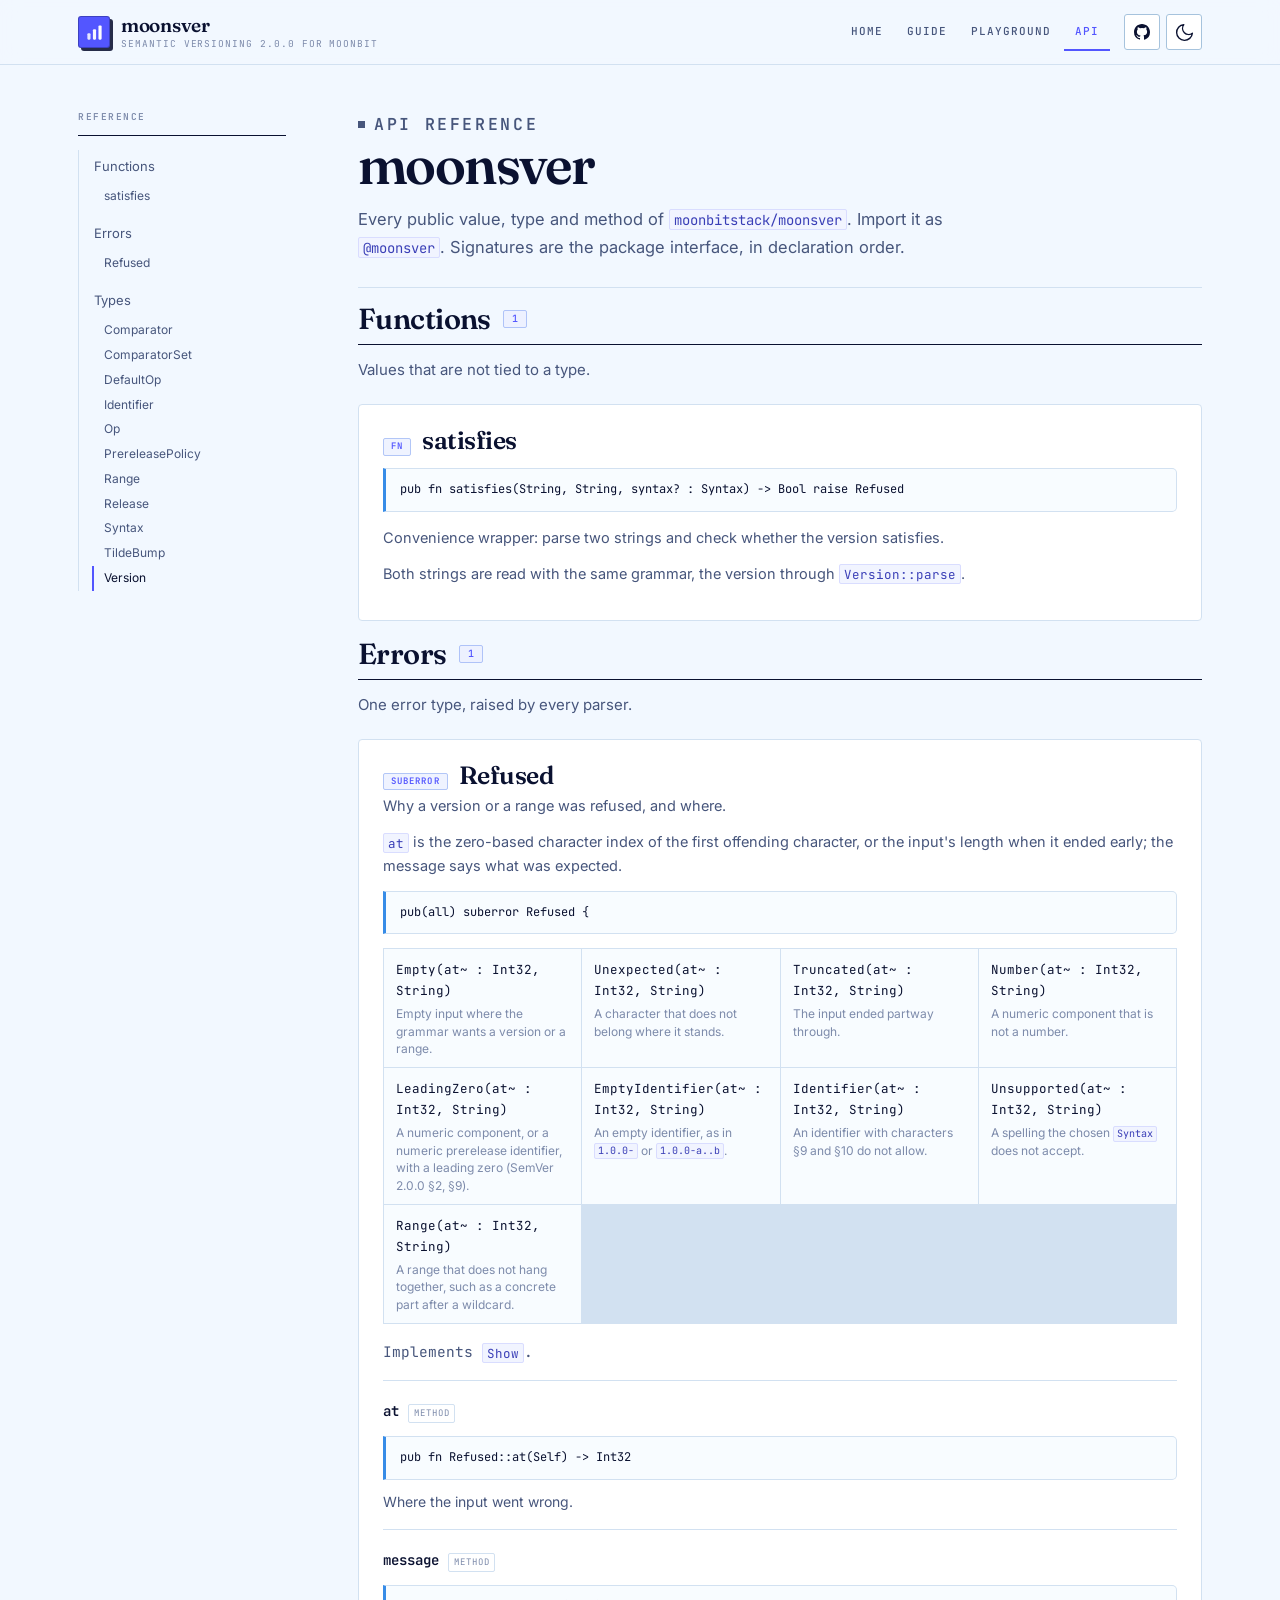
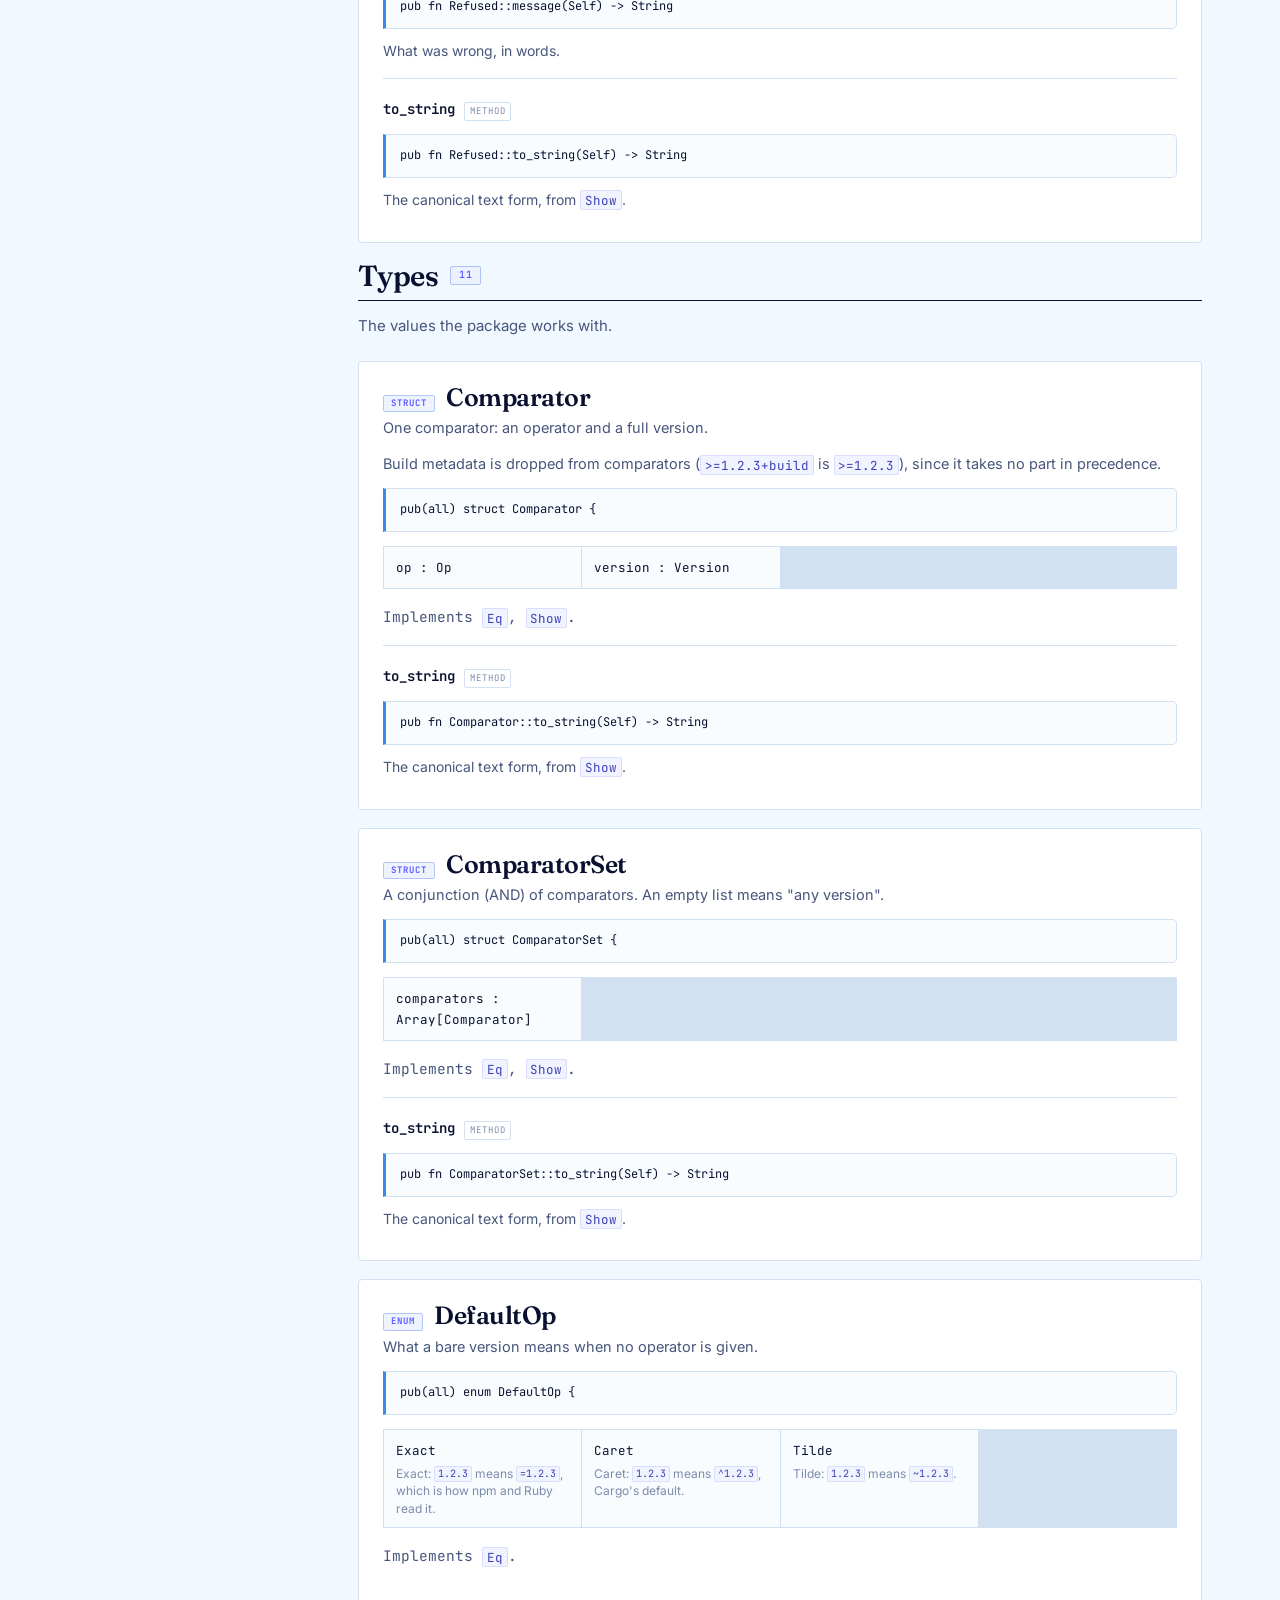
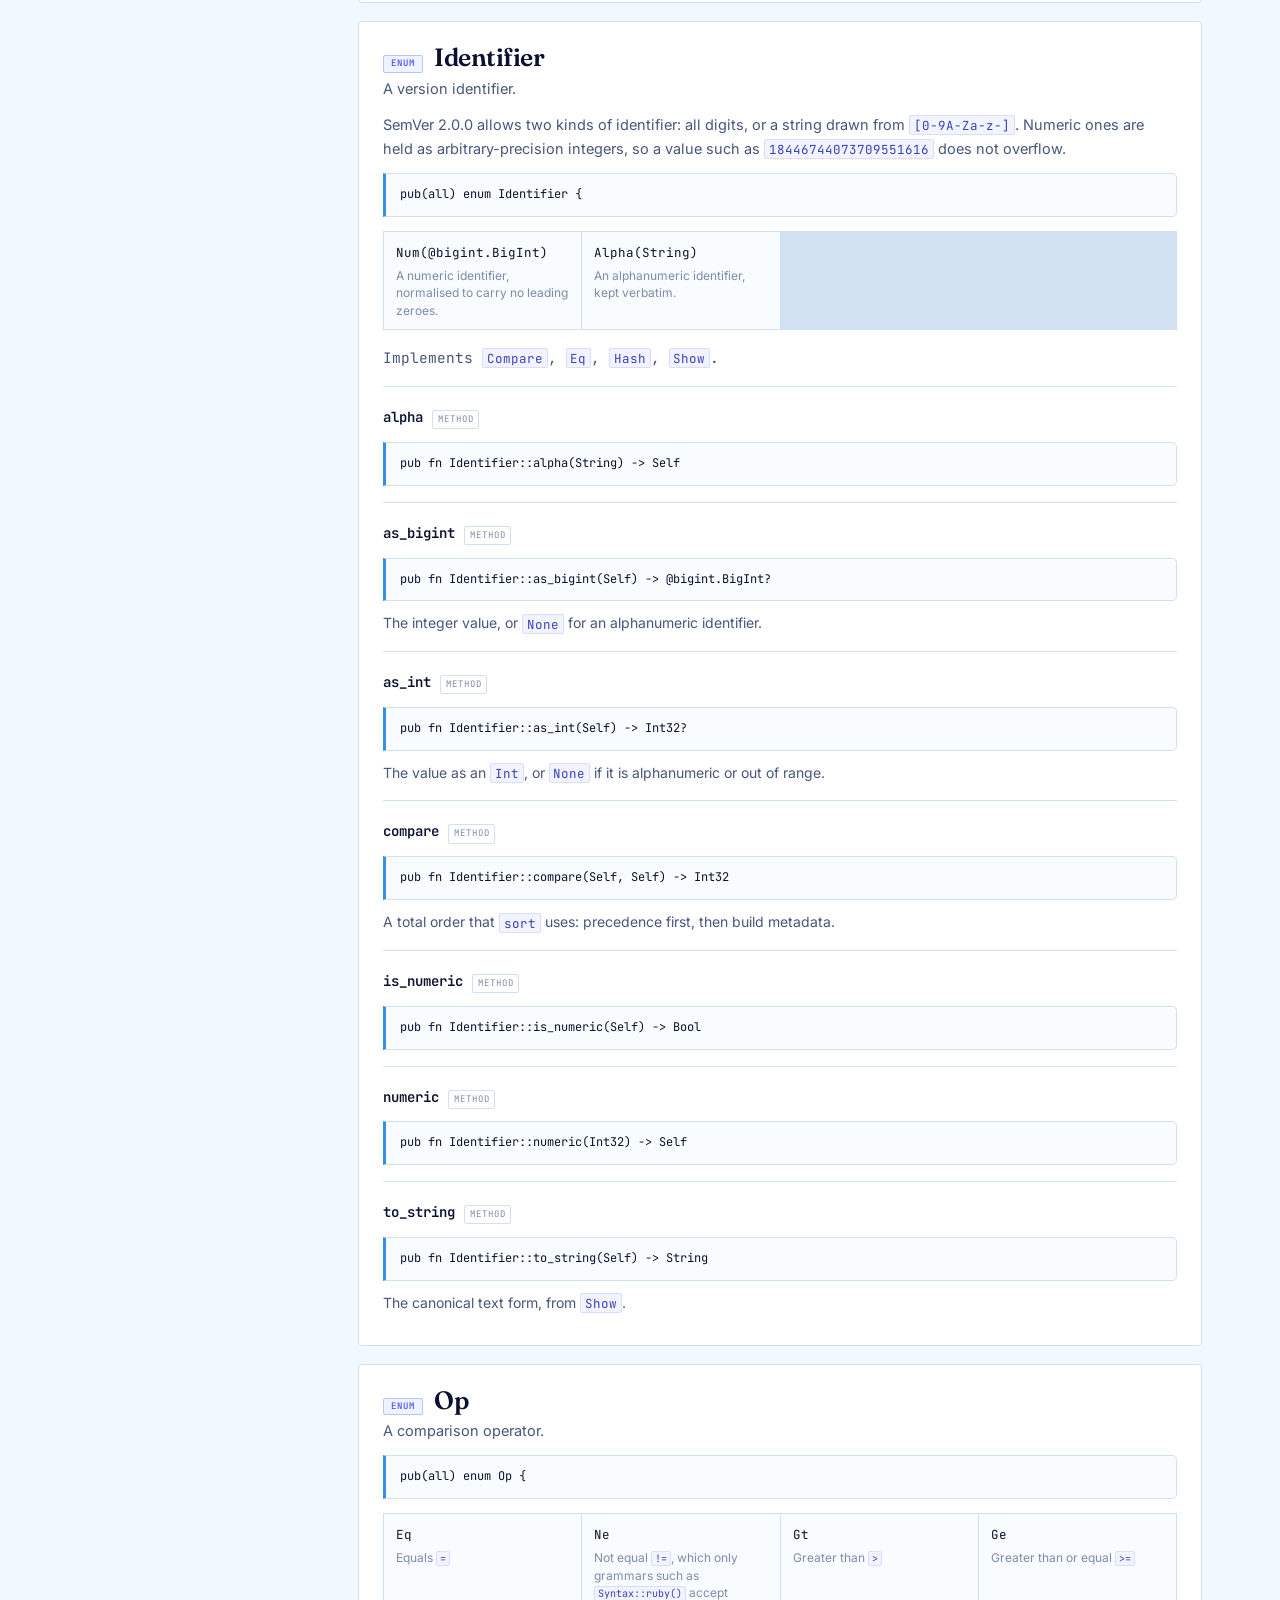
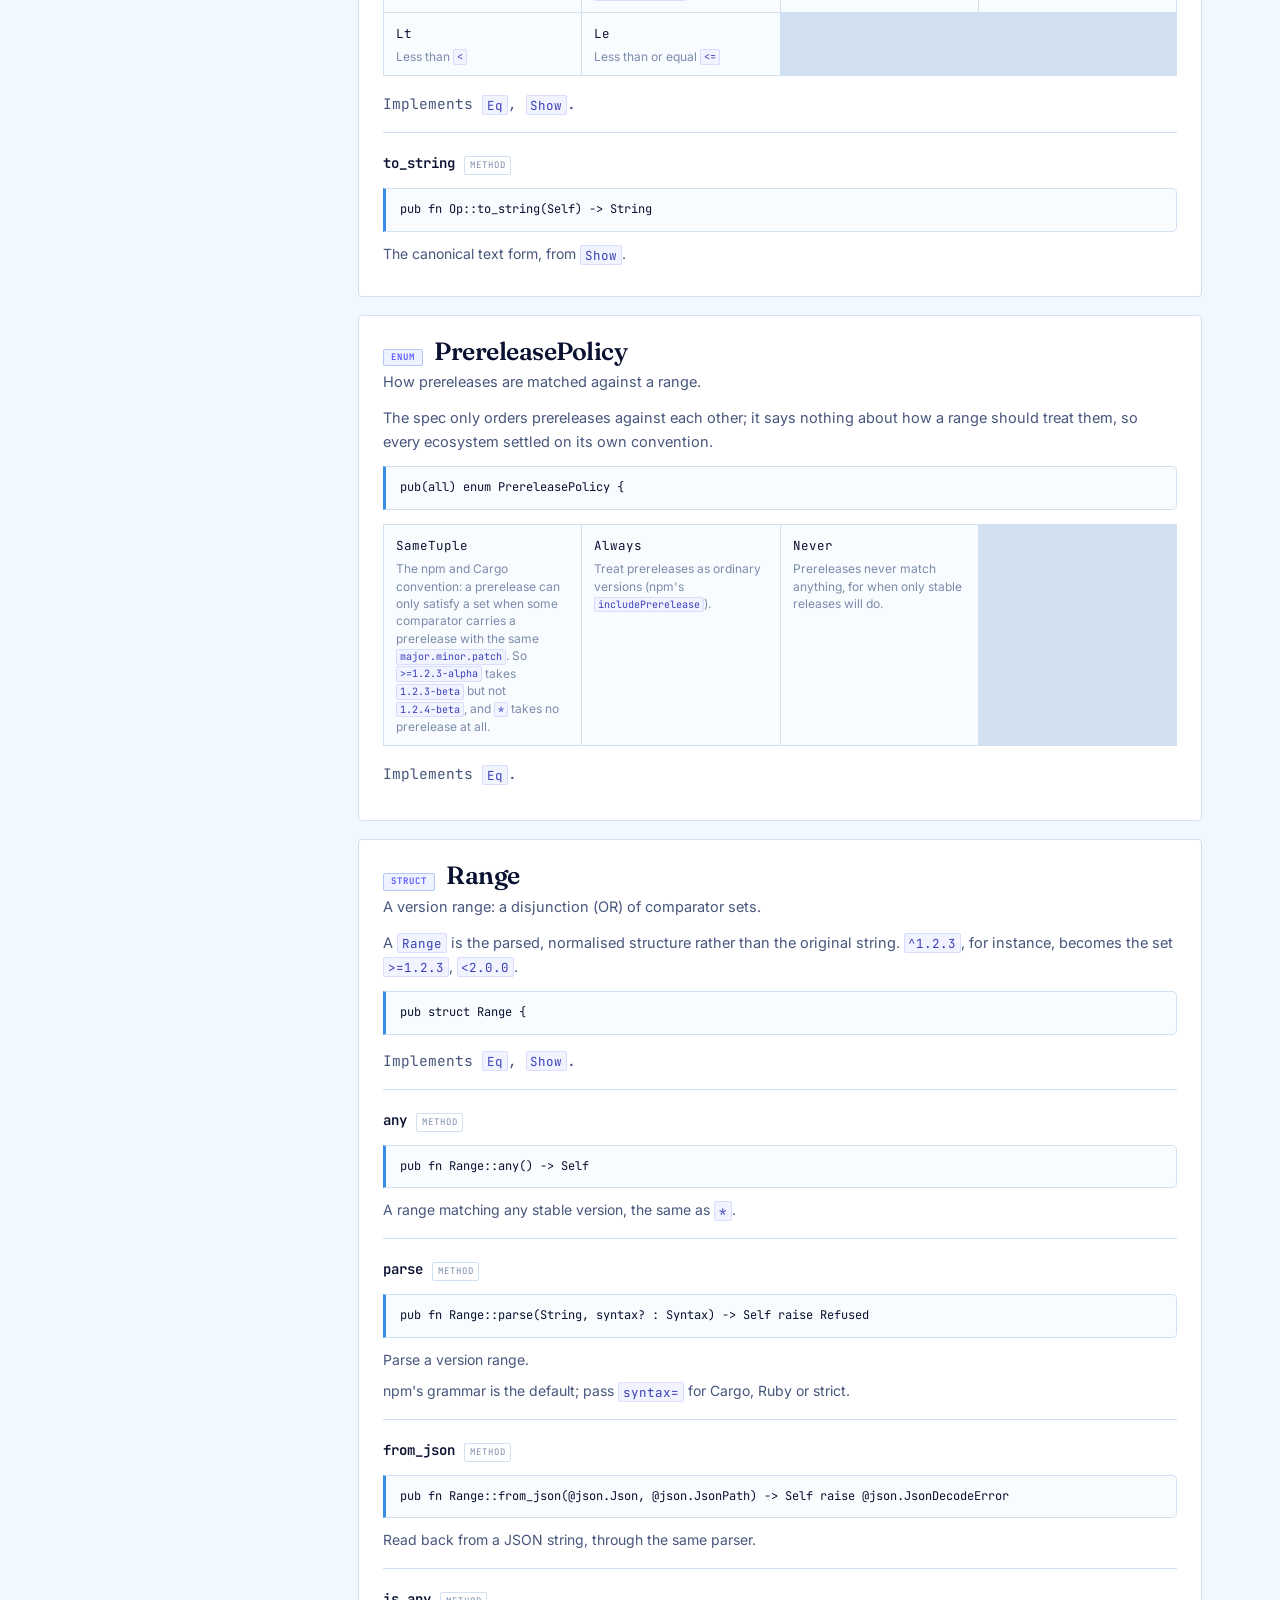
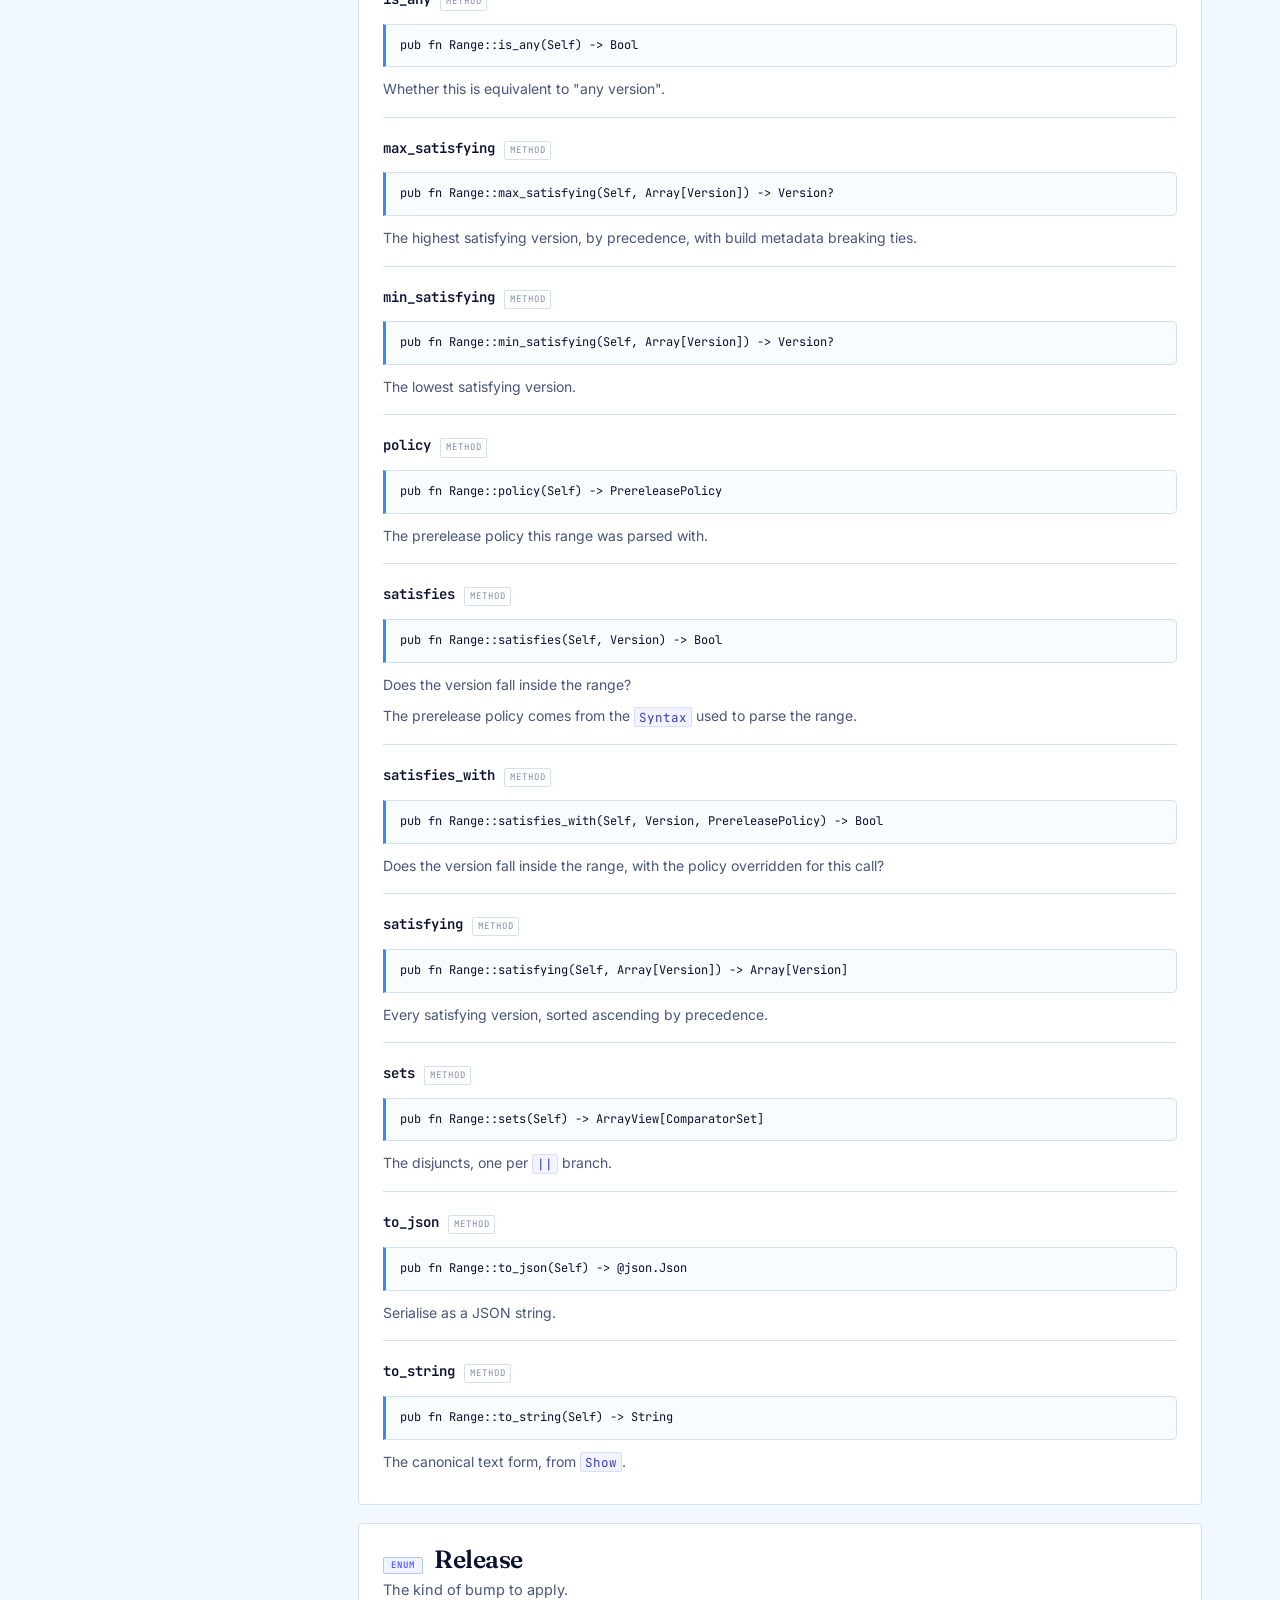
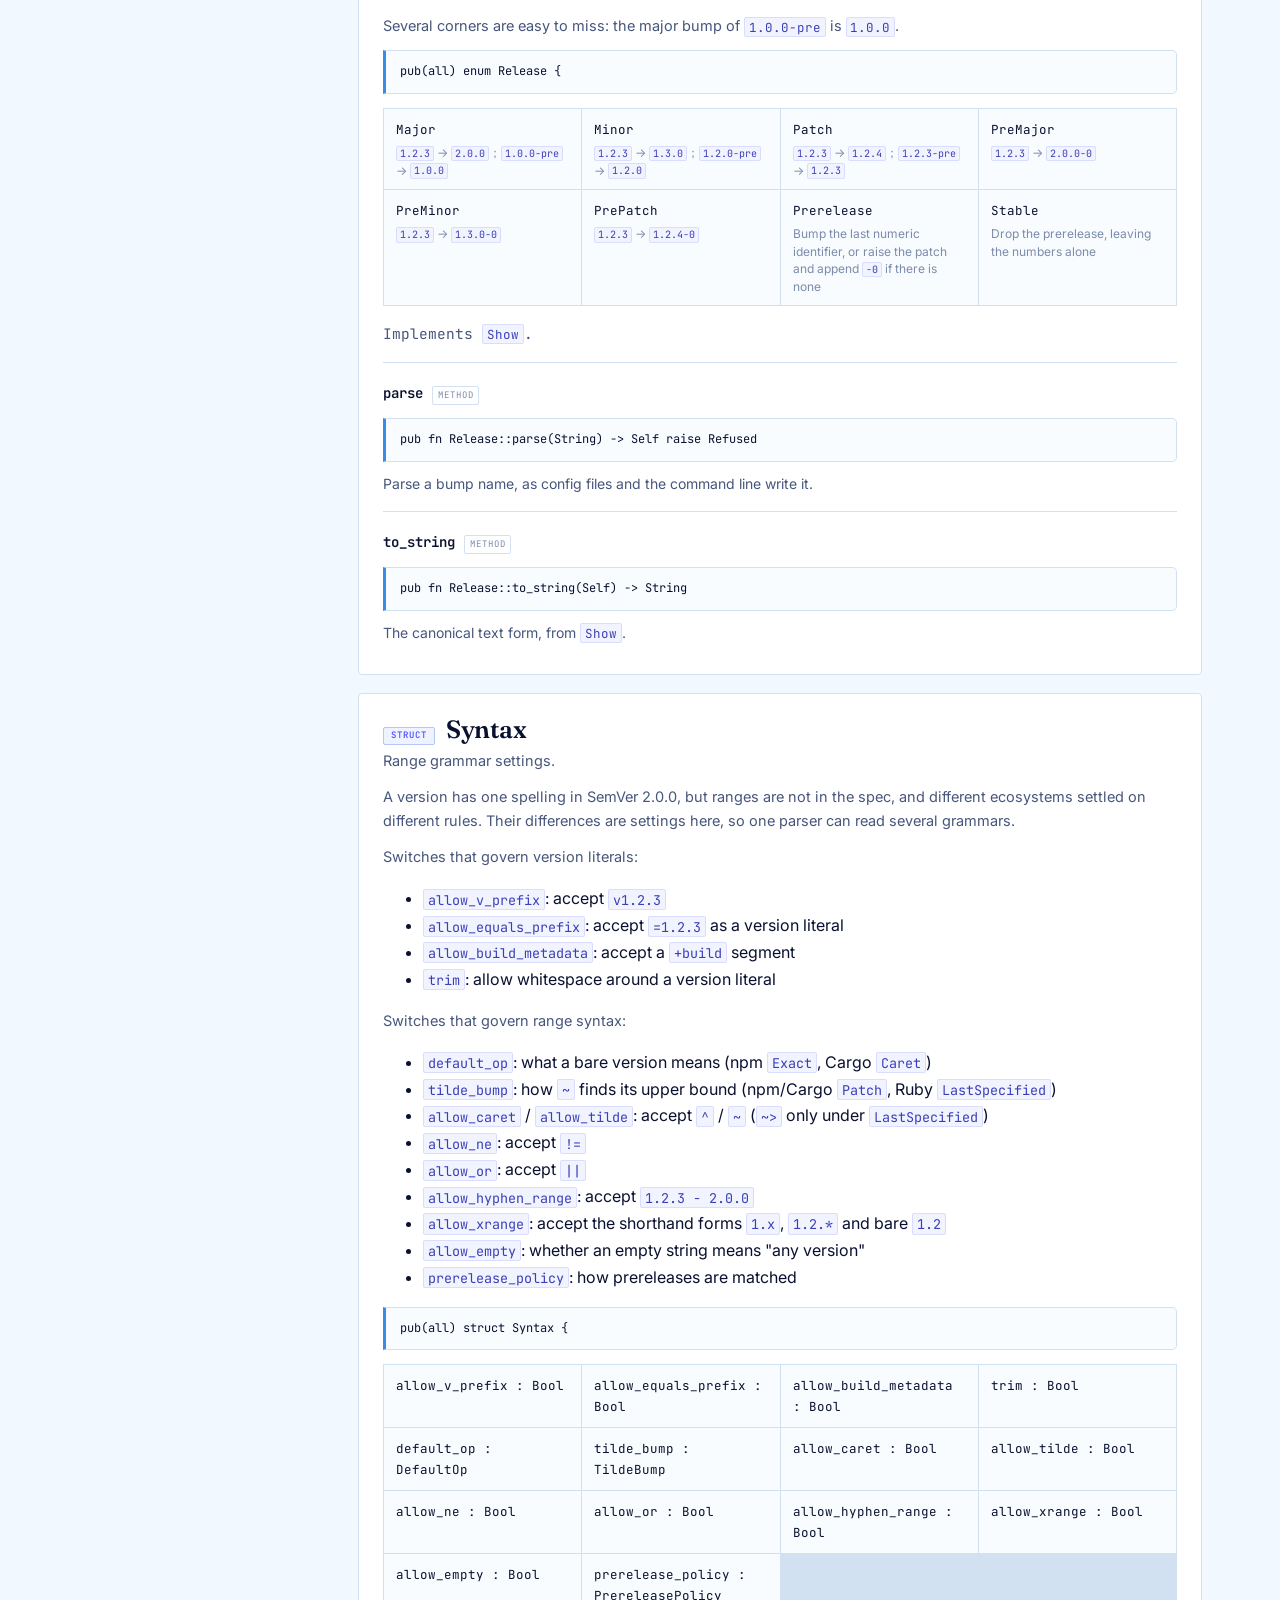
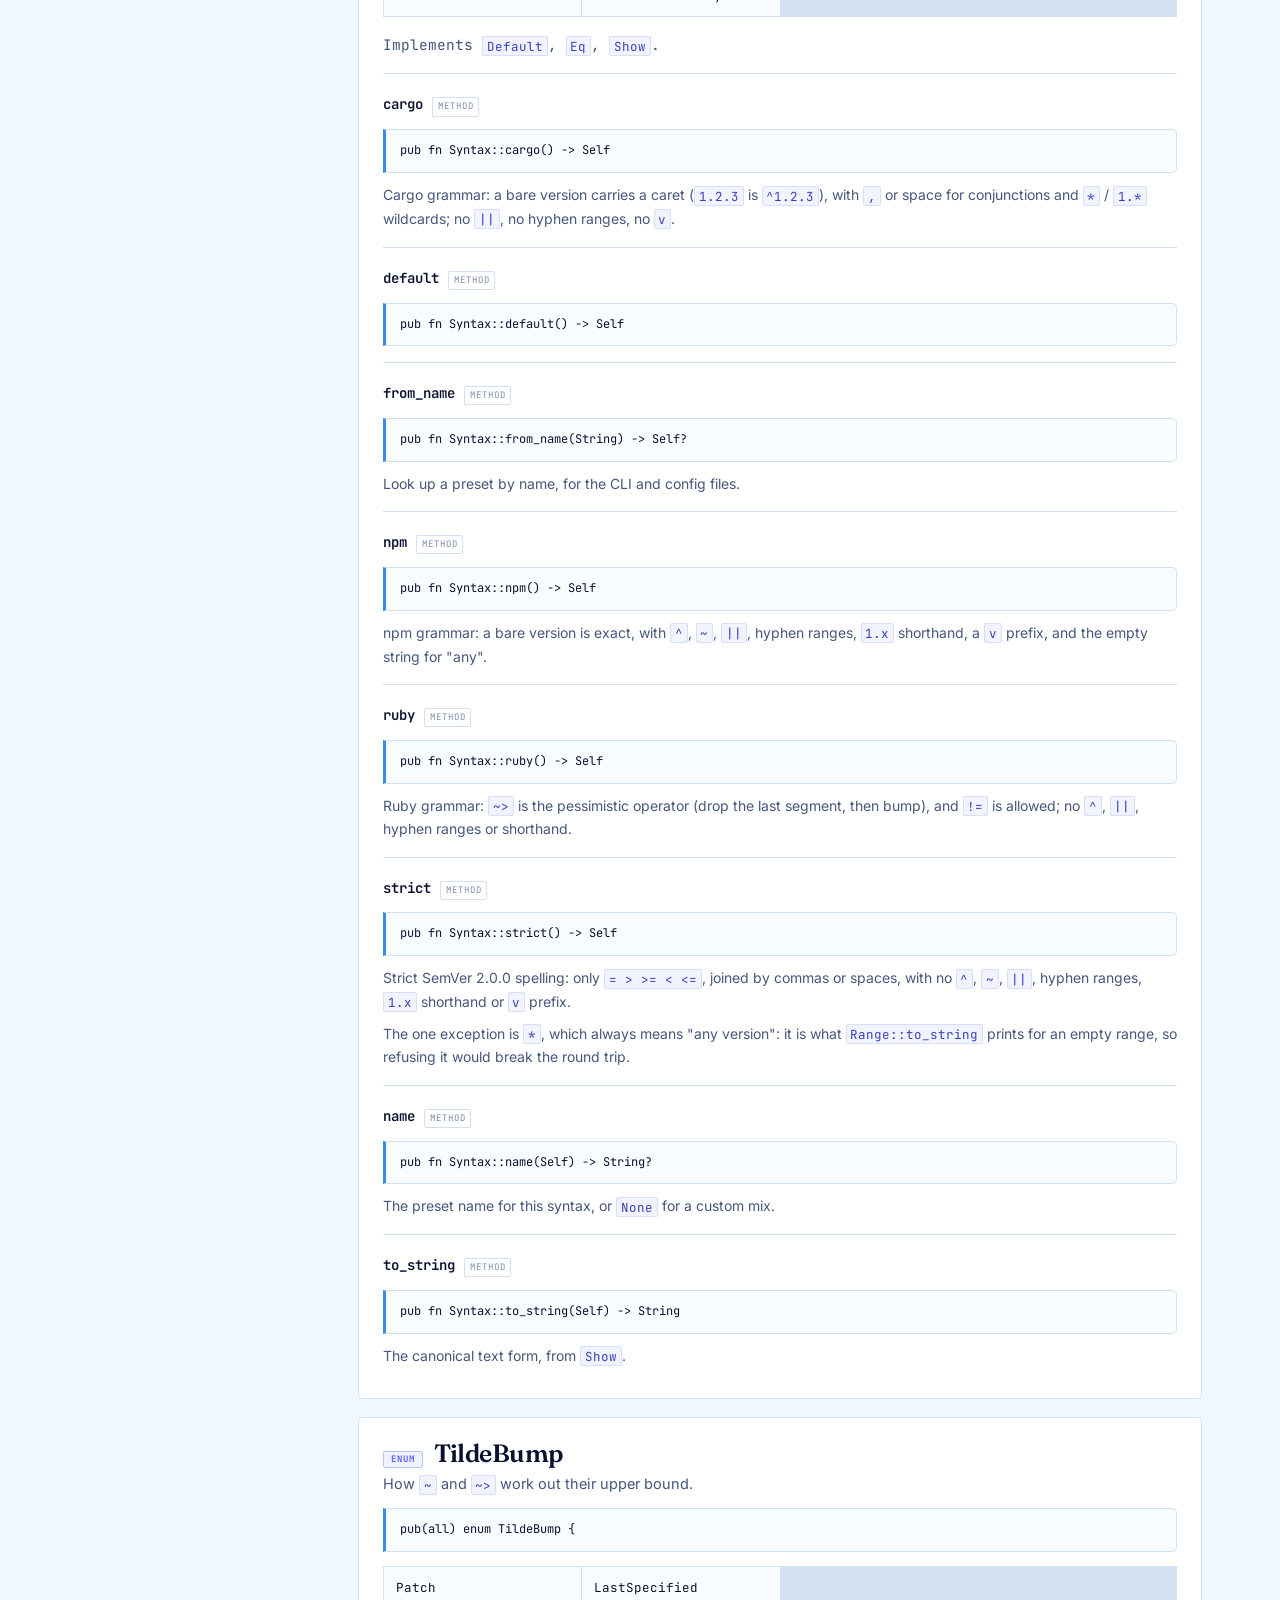
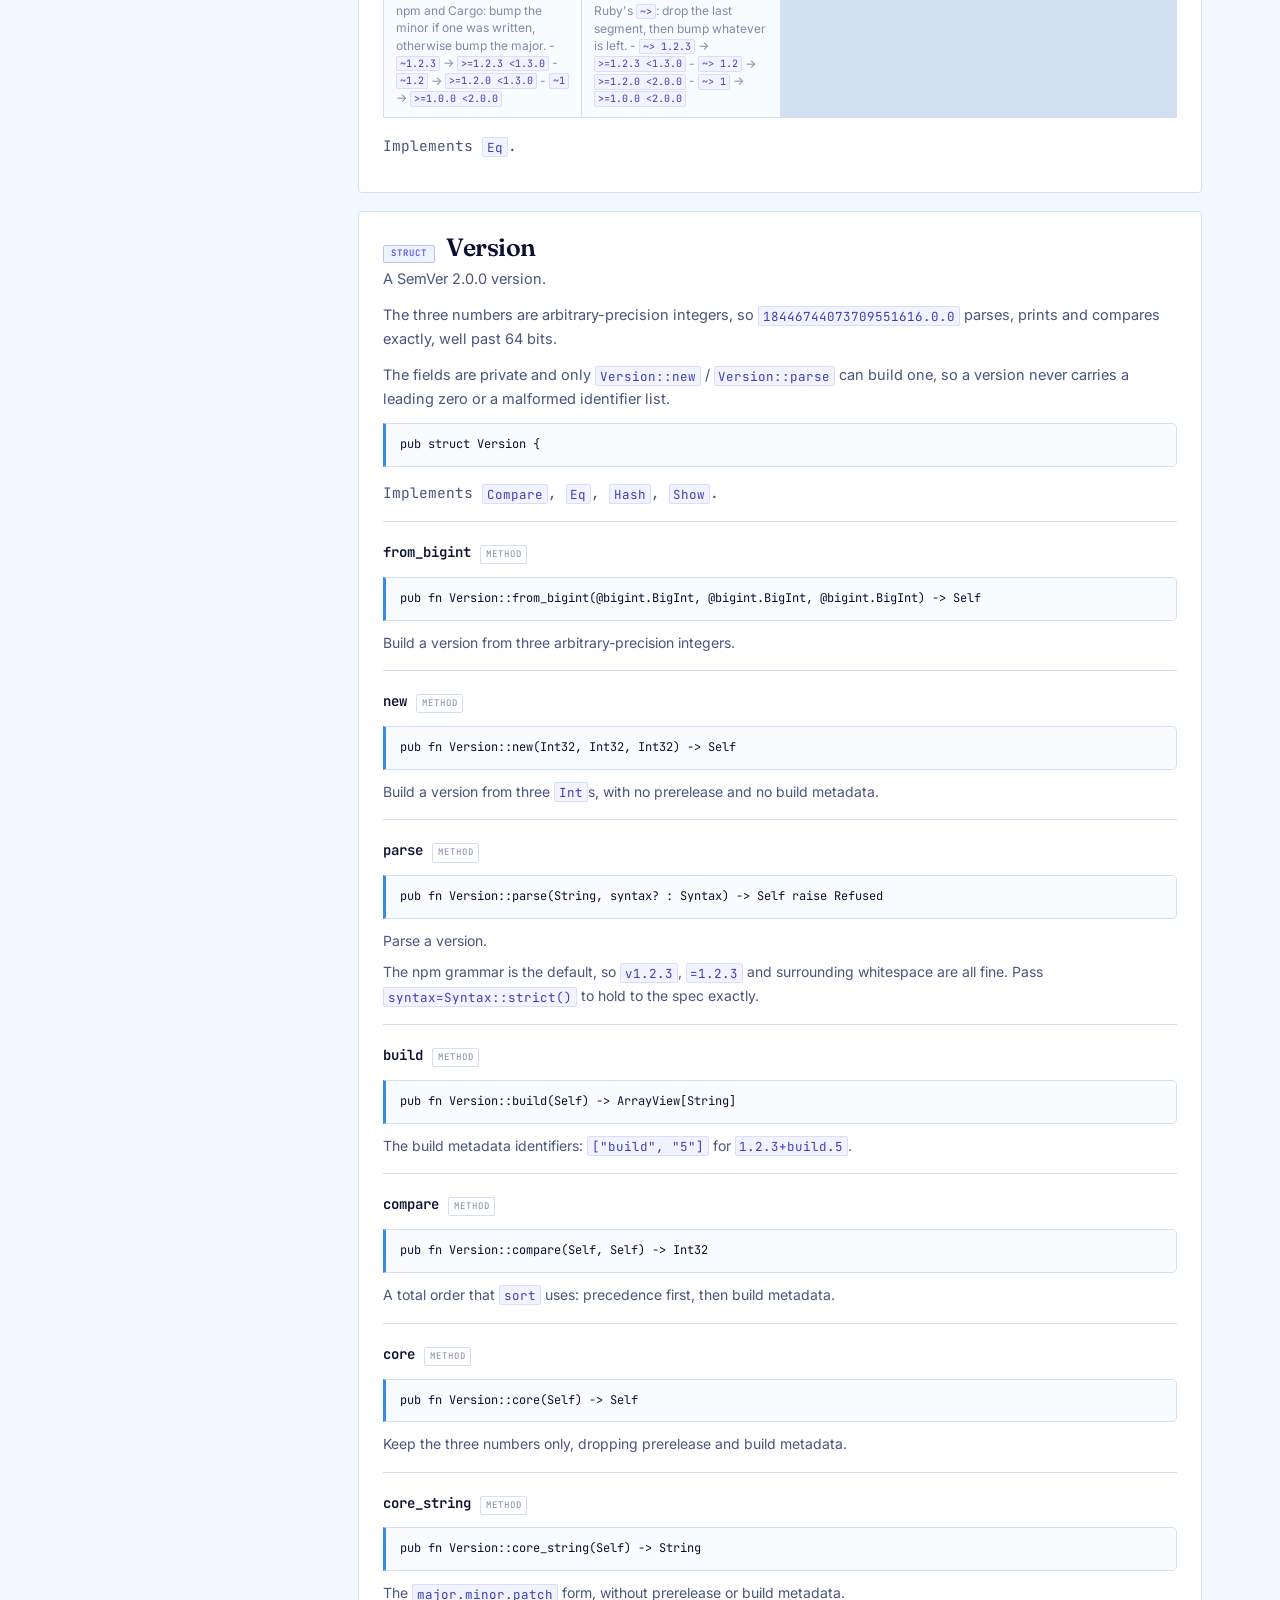
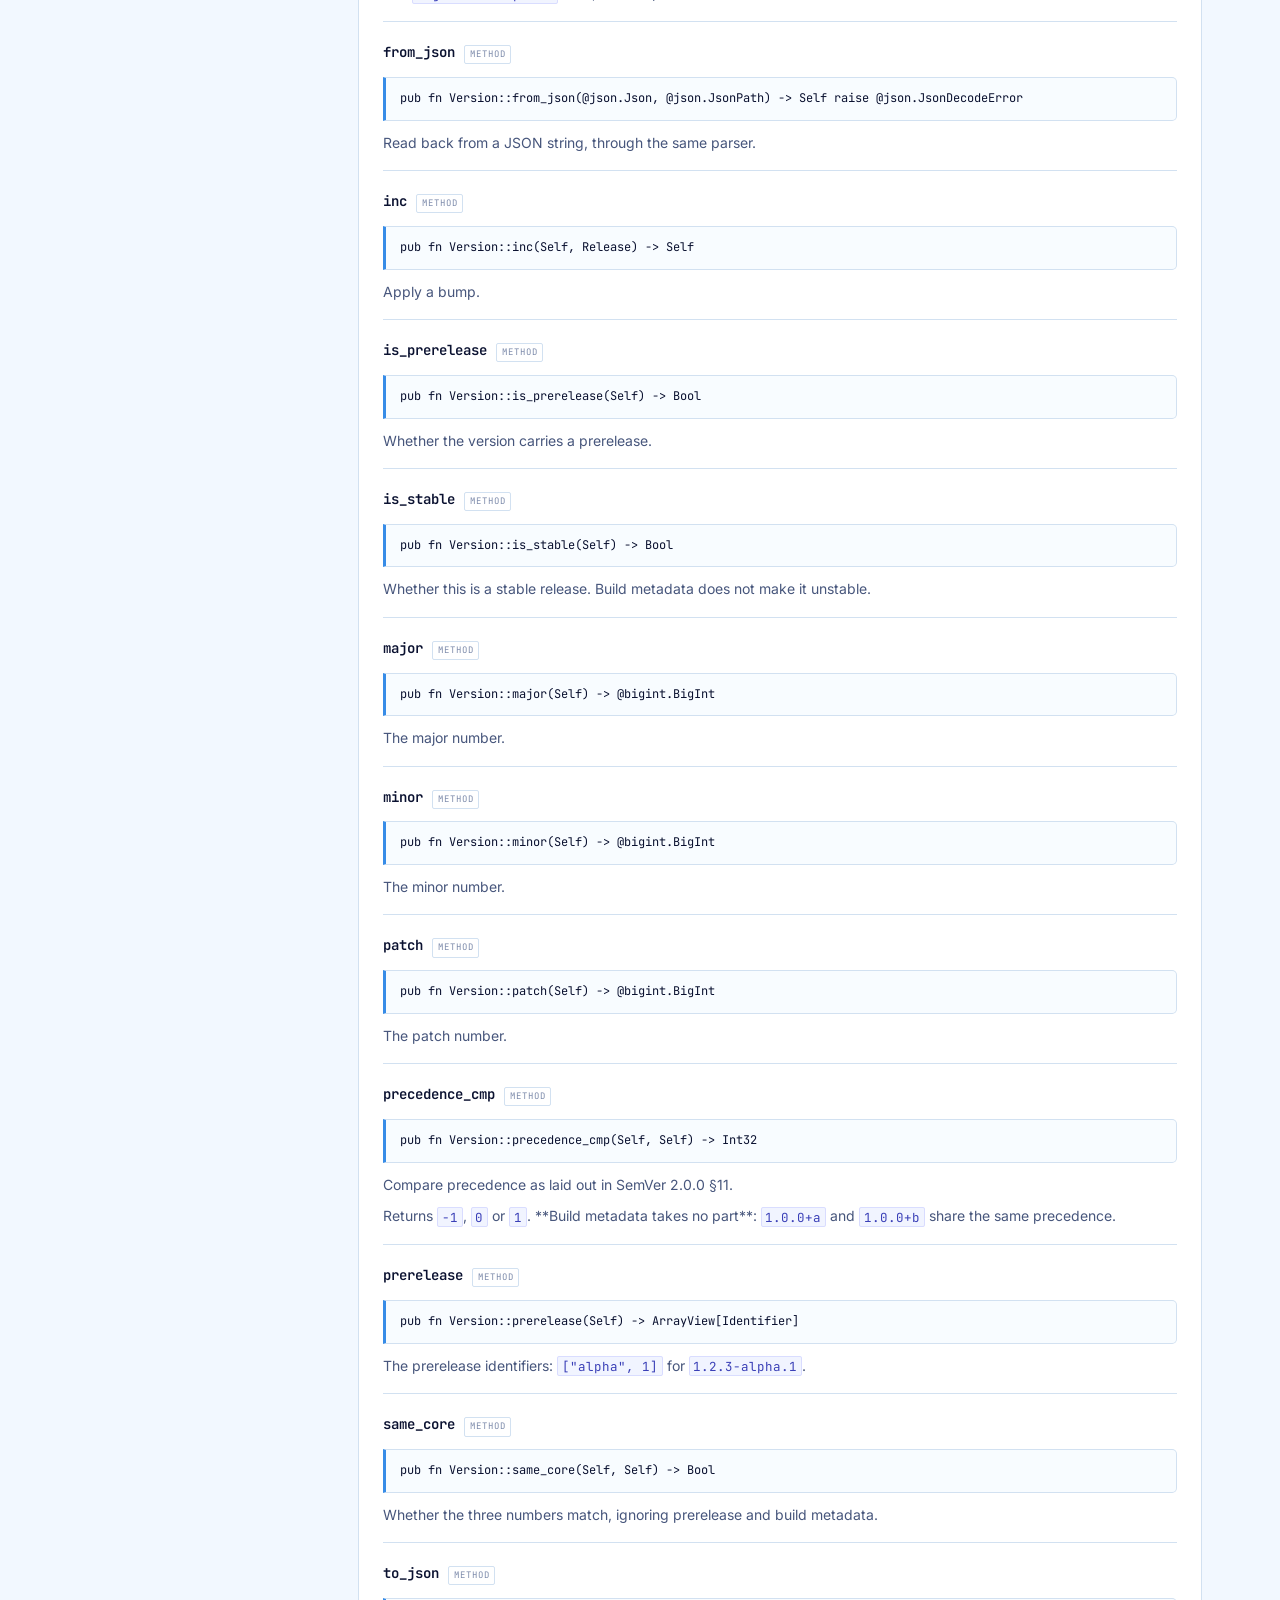
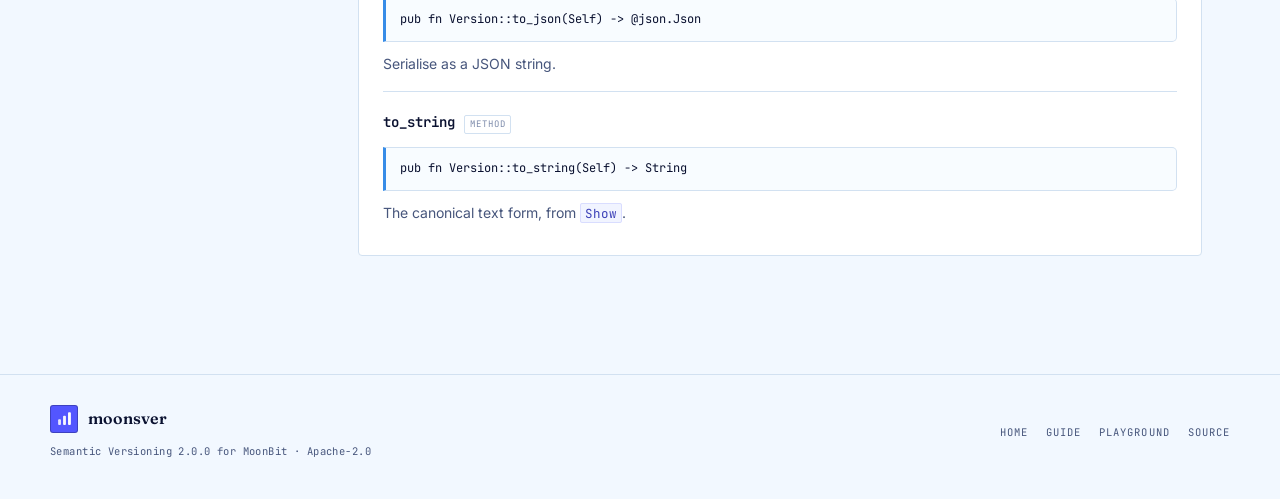
==== commit 4cdd9c1c: "feat(moonsver): Release::parse raises Refused like every other parse. Migration: `Release::parse(nam" ====
--- a/docs/api.html
+++ b/docs/api.html
@@ -91,7 +91,7 @@
 So <code>&gt;=1.2.3-alpha</code> takes <code>1.2.3-beta</code> but not <code>1.2.4-beta</code>, and <code>*</code> takes no
 prerelease at all.</small></li><li>Always<small>Treat prereleases as ordinary versions (npm's <code>includePrerelease</code>).</small></li><li>Never<small>Prereleases never match anything, for when only stable releases will do.</small></li></ul><p class="impls">Implements <code>Eq</code>.</p></div>
 <div class="type-card" id="moonsver-range"><h3><span class="kind">struct</span>Range<a class="anchor-link" href="#moonsver-range">#</a></h3><p>A version range: a disjunction (OR) of comparator sets.</p><p>A <code>Range</code> is the parsed, normalised structure rather than the original string. <code>^1.2.3</code>, for instance, becomes the set <code>&gt;=1.2.3</code>, <code>&lt;2.0.0</code>.</p><pre class="sig">pub struct Range {</pre><p class="impls">Implements <code>Eq</code>, <code>Show</code>.</p><div class="member"><div class="mhead"><span class="mname">any</span><span class="mk">method</span><a class="anchor-link" href="#moonsver-range-any">#</a></div><pre class="sig">pub fn Range::any() -&gt; Self</pre><p>A range matching any stable version, the same as <code>*</code>.</p></div><div class="member"><div class="mhead"><span class="mname">parse</span><span class="mk">method</span><a class="anchor-link" href="#moonsver-range-parse">#</a></div><pre class="sig">pub fn Range::parse(String, syntax? : Syntax) -&gt; Self raise Refused</pre><p>Parse a version range.</p><p>npm's grammar is the default; pass <code>syntax=</code> for Cargo, Ruby or strict.</p></div><div class="member"><div class="mhead"><span class="mname">from_json</span><span class="mk">method</span><a class="anchor-link" href="#moonsver-range-from_json">#</a></div><pre class="sig">pub fn Range::from_json(@json.Json, @json.JsonPath) -&gt; Self raise @json.JsonDecodeError</pre><p>Read back from a JSON string, through the same parser.</p></div><div class="member"><div class="mhead"><span class="mname">is_any</span><span class="mk">method</span><a class="anchor-link" href="#moonsver-range-is_any">#</a></div><pre class="sig">pub fn Range::is_any(Self) -&gt; Bool</pre><p>Whether this is equivalent to "any version".</p></div><div class="member"><div class="mhead"><span class="mname">max_satisfying</span><span class="mk">method</span><a class="anchor-link" href="#moonsver-range-max_satisfying">#</a></div><pre class="sig">pub fn Range::max_satisfying(Self, Array[Version]) -&gt; Version?</pre><p>The highest satisfying version, by precedence, with build metadata breaking ties.</p></div><div class="member"><div class="mhead"><span class="mname">min_satisfying</span><span class="mk">method</span><a class="anchor-link" href="#moonsver-range-min_satisfying">#</a></div><pre class="sig">pub fn Range::min_satisfying(Self, Array[Version]) -&gt; Version?</pre><p>The lowest satisfying version.</p></div><div class="member"><div class="mhead"><span class="mname">policy</span><span class="mk">method</span><a class="anchor-link" href="#moonsver-range-policy">#</a></div><pre class="sig">pub fn Range::policy(Self) -&gt; PrereleasePolicy</pre><p>The prerelease policy this range was parsed with.</p></div><div class="member"><div class="mhead"><span class="mname">satisfies</span><span class="mk">method</span><a class="anchor-link" href="#moonsver-range-satisfies">#</a></div><pre class="sig">pub fn Range::satisfies(Self, Version) -&gt; Bool</pre><p>Does the version fall inside the range?</p><p>The prerelease policy comes from the <code>Syntax</code> used to parse the range.</p></div><div class="member"><div class="mhead"><span class="mname">satisfies_with</span><span class="mk">method</span><a class="anchor-link" href="#moonsver-range-satisfies_with">#</a></div><pre class="sig">pub fn Range::satisfies_with(Self, Version, PrereleasePolicy) -&gt; Bool</pre><p>Does the version fall inside the range, with the policy overridden for this call?</p></div><div class="member"><div class="mhead"><span class="mname">satisfying</span><span class="mk">method</span><a class="anchor-link" href="#moonsver-range-satisfying">#</a></div><pre class="sig">pub fn Range::satisfying(Self, Array[Version]) -&gt; Array[Version]</pre><p>Every satisfying version, sorted ascending by precedence.</p></div><div class="member"><div class="mhead"><span class="mname">sets</span><span class="mk">method</span><a class="anchor-link" href="#moonsver-range-sets">#</a></div><pre class="sig">pub fn Range::sets(Self) -&gt; ArrayView[ComparatorSet]</pre><p>The disjuncts, one per <code>||</code> branch.</p></div><div class="member"><div class="mhead"><span class="mname">to_json</span><span class="mk">method</span><a class="anchor-link" href="#moonsver-range-to_json">#</a></div><pre class="sig">pub fn Range::to_json(Self) -&gt; @json.Json</pre><p>Serialise as a JSON string.</p></div><div class="member"><div class="mhead"><span class="mname">to_string</span><span class="mk">method</span><a class="anchor-link" href="#moonsver-range-to_string">#</a></div><pre class="sig">pub fn Range::to_string(Self) -&gt; String</pre><p>The canonical text form, from <code>Show</code>.</p></div></div>
-<div class="type-card" id="moonsver-release"><h3><span class="kind">enum</span>Release<a class="anchor-link" href="#moonsver-release">#</a></h3><p>The kind of bump to apply.</p><p>Several corners are easy to miss: the major bump of <code>1.0.0-pre</code> is <code>1.0.0</code>.</p><pre class="sig">pub(all) enum Release {</pre><ul class="variants"><li>Major<small><code>1.2.3</code> → <code>2.0.0</code>；<code>1.0.0-pre</code> → <code>1.0.0</code></small></li><li>Minor<small><code>1.2.3</code> → <code>1.3.0</code>；<code>1.2.0-pre</code> → <code>1.2.0</code></small></li><li>Patch<small><code>1.2.3</code> → <code>1.2.4</code>；<code>1.2.3-pre</code> → <code>1.2.3</code></small></li><li>PreMajor<small><code>1.2.3</code> → <code>2.0.0-0</code></small></li><li>PreMinor<small><code>1.2.3</code> → <code>1.3.0-0</code></small></li><li>PrePatch<small><code>1.2.3</code> → <code>1.2.4-0</code></small></li><li>Prerelease<small>Bump the last numeric identifier, or raise the patch and append <code>-0</code> if there is none</small></li><li>Stable<small>Drop the prerelease, leaving the numbers alone</small></li></ul><p class="impls">Implements <code>Show</code>.</p><div class="member"><div class="mhead"><span class="mname">parse</span><span class="mk">method</span><a class="anchor-link" href="#moonsver-release-parse">#</a></div><pre class="sig">pub fn Release::parse(String) -&gt; Self?</pre><p>Parse a bump name, for the CLI.</p></div><div class="member"><div class="mhead"><span class="mname">to_string</span><span class="mk">method</span><a class="anchor-link" href="#moonsver-release-to_string">#</a></div><pre class="sig">pub fn Release::to_string(Self) -&gt; String</pre><p>The canonical text form, from <code>Show</code>.</p></div></div>
+<div class="type-card" id="moonsver-release"><h3><span class="kind">enum</span>Release<a class="anchor-link" href="#moonsver-release">#</a></h3><p>The kind of bump to apply.</p><p>Several corners are easy to miss: the major bump of <code>1.0.0-pre</code> is <code>1.0.0</code>.</p><pre class="sig">pub(all) enum Release {</pre><ul class="variants"><li>Major<small><code>1.2.3</code> → <code>2.0.0</code>；<code>1.0.0-pre</code> → <code>1.0.0</code></small></li><li>Minor<small><code>1.2.3</code> → <code>1.3.0</code>；<code>1.2.0-pre</code> → <code>1.2.0</code></small></li><li>Patch<small><code>1.2.3</code> → <code>1.2.4</code>；<code>1.2.3-pre</code> → <code>1.2.3</code></small></li><li>PreMajor<small><code>1.2.3</code> → <code>2.0.0-0</code></small></li><li>PreMinor<small><code>1.2.3</code> → <code>1.3.0-0</code></small></li><li>PrePatch<small><code>1.2.3</code> → <code>1.2.4-0</code></small></li><li>Prerelease<small>Bump the last numeric identifier, or raise the patch and append <code>-0</code> if there is none</small></li><li>Stable<small>Drop the prerelease, leaving the numbers alone</small></li></ul><p class="impls">Implements <code>Show</code>.</p><div class="member"><div class="mhead"><span class="mname">parse</span><span class="mk">method</span><a class="anchor-link" href="#moonsver-release-parse">#</a></div><pre class="sig">pub fn Release::parse(String) -&gt; Self raise Refused</pre><p>Parse a bump name, as config files and the command line write it.</p></div><div class="member"><div class="mhead"><span class="mname">to_string</span><span class="mk">method</span><a class="anchor-link" href="#moonsver-release-to_string">#</a></div><pre class="sig">pub fn Release::to_string(Self) -&gt; String</pre><p>The canonical text form, from <code>Show</code>.</p></div></div>
 <div class="type-card" id="moonsver-syntax"><h3><span class="kind">struct</span>Syntax<a class="anchor-link" href="#moonsver-syntax">#</a></h3><p>Range grammar settings.</p><p>A version has one spelling in SemVer 2.0.0, but ranges are not in the spec, and different ecosystems settled on different rules. Their differences are settings here, so one parser can read several grammars.</p><p>Switches that govern version literals:</p><ul><li><code>allow_v_prefix</code>: accept <code>v1.2.3</code></li><li><code>allow_equals_prefix</code>: accept <code>=1.2.3</code> as a version literal</li><li><code>allow_build_metadata</code>: accept a <code>+build</code> segment</li><li><code>trim</code>: allow whitespace around a version literal</li></ul><p>Switches that govern range syntax:</p><ul><li><code>default_op</code>: what a bare version means (npm <code>Exact</code>, Cargo <code>Caret</code>)</li><li><code>tilde_bump</code>: how <code>~</code> finds its upper bound (npm/Cargo <code>Patch</code>, Ruby <code>LastSpecified</code>)</li><li><code>allow_caret</code> / <code>allow_tilde</code>: accept <code>^</code> / <code>~</code> (<code>~&gt;</code> only under <code>LastSpecified</code>)</li><li><code>allow_ne</code>: accept <code>!=</code></li><li><code>allow_or</code>: accept <code>||</code></li><li><code>allow_hyphen_range</code>: accept <code>1.2.3 - 2.0.0</code></li><li><code>allow_xrange</code>: accept the shorthand forms <code>1.x</code>, <code>1.2.*</code> and bare <code>1.2</code></li><li><code>allow_empty</code>: whether an empty string means "any version"</li><li><code>prerelease_policy</code>: how prereleases are matched</li></ul><pre class="sig">pub(all) struct Syntax {</pre><ul class="variants"><li>allow_v_prefix : Bool</li><li>allow_equals_prefix : Bool</li><li>allow_build_metadata : Bool</li><li>trim : Bool</li><li>default_op : DefaultOp</li><li>tilde_bump : TildeBump</li><li>allow_caret : Bool</li><li>allow_tilde : Bool</li><li>allow_ne : Bool</li><li>allow_or : Bool</li><li>allow_hyphen_range : Bool</li><li>allow_xrange : Bool</li><li>allow_empty : Bool</li><li>prerelease_policy : PrereleasePolicy</li></ul><p class="impls">Implements <code>Default</code>, <code>Eq</code>, <code>Show</code>.</p><div class="member"><div class="mhead"><span class="mname">cargo</span><span class="mk">method</span><a class="anchor-link" href="#moonsver-syntax-cargo">#</a></div><pre class="sig">pub fn Syntax::cargo() -&gt; Self</pre><p>Cargo grammar: a bare version carries a caret (<code>1.2.3</code> is <code>^1.2.3</code>), with <code>,</code> or space for conjunctions and <code>*</code> / <code>1.*</code> wildcards; no <code>||</code>, no hyphen ranges, no <code>v</code>.</p></div><div class="member"><div class="mhead"><span class="mname">default</span><span class="mk">method</span><a class="anchor-link" href="#moonsver-syntax-default">#</a></div><pre class="sig">pub fn Syntax::default() -&gt; Self</pre></div><div class="member"><div class="mhead"><span class="mname">from_name</span><span class="mk">method</span><a class="anchor-link" href="#moonsver-syntax-from_name">#</a></div><pre class="sig">pub fn Syntax::from_name(String) -&gt; Self?</pre><p>Look up a preset by name, for the CLI and config files.</p></div><div class="member"><div class="mhead"><span class="mname">npm</span><span class="mk">method</span><a class="anchor-link" href="#moonsver-syntax-npm">#</a></div><pre class="sig">pub fn Syntax::npm() -&gt; Self</pre><p>npm grammar: a bare version is exact, with <code>^</code>, <code>~</code>, <code>||</code>, hyphen ranges, <code>1.x</code> shorthand, a <code>v</code> prefix, and the empty string for "any".</p></div><div class="member"><div class="mhead"><span class="mname">ruby</span><span class="mk">method</span><a class="anchor-link" href="#moonsver-syntax-ruby">#</a></div><pre class="sig">pub fn Syntax::ruby() -&gt; Self</pre><p>Ruby grammar: <code>~&gt;</code> is the pessimistic operator (drop the last segment, then bump), and <code>!=</code> is allowed; no <code>^</code>, <code>||</code>, hyphen ranges or shorthand.</p></div><div class="member"><div class="mhead"><span class="mname">strict</span><span class="mk">method</span><a class="anchor-link" href="#moonsver-syntax-strict">#</a></div><pre class="sig">pub fn Syntax::strict() -&gt; Self</pre><p>Strict SemVer 2.0.0 spelling: only <code>= &gt; &gt;= &lt; &lt;=</code>, joined by commas or spaces, with no <code>^</code>, <code>~</code>, <code>||</code>, hyphen ranges, <code>1.x</code> shorthand or <code>v</code> prefix.</p><p>The one exception is <code>*</code>, which always means "any version": it is what <code>Range::to_string</code> prints for an empty range, so refusing it would break the round trip.</p></div><div class="member"><div class="mhead"><span class="mname">name</span><span class="mk">method</span><a class="anchor-link" href="#moonsver-syntax-name">#</a></div><pre class="sig">pub fn Syntax::name(Self) -&gt; String?</pre><p>The preset name for this syntax, or <code>None</code> for a custom mix.</p></div><div class="member"><div class="mhead"><span class="mname">to_string</span><span class="mk">method</span><a class="anchor-link" href="#moonsver-syntax-to_string">#</a></div><pre class="sig">pub fn Syntax::to_string(Self) -&gt; String</pre><p>The canonical text form, from <code>Show</code>.</p></div></div>
 <div class="type-card" id="moonsver-tildebump"><h3><span class="kind">enum</span>TildeBump<a class="anchor-link" href="#moonsver-tildebump">#</a></h3><p>How <code>~</code> and <code>~&gt;</code> work out their upper bound.</p><pre class="sig">pub(all) enum TildeBump {</pre><ul class="variants"><li>Patch<small>npm and Cargo: bump the minor if one was written, otherwise bump the major.
 
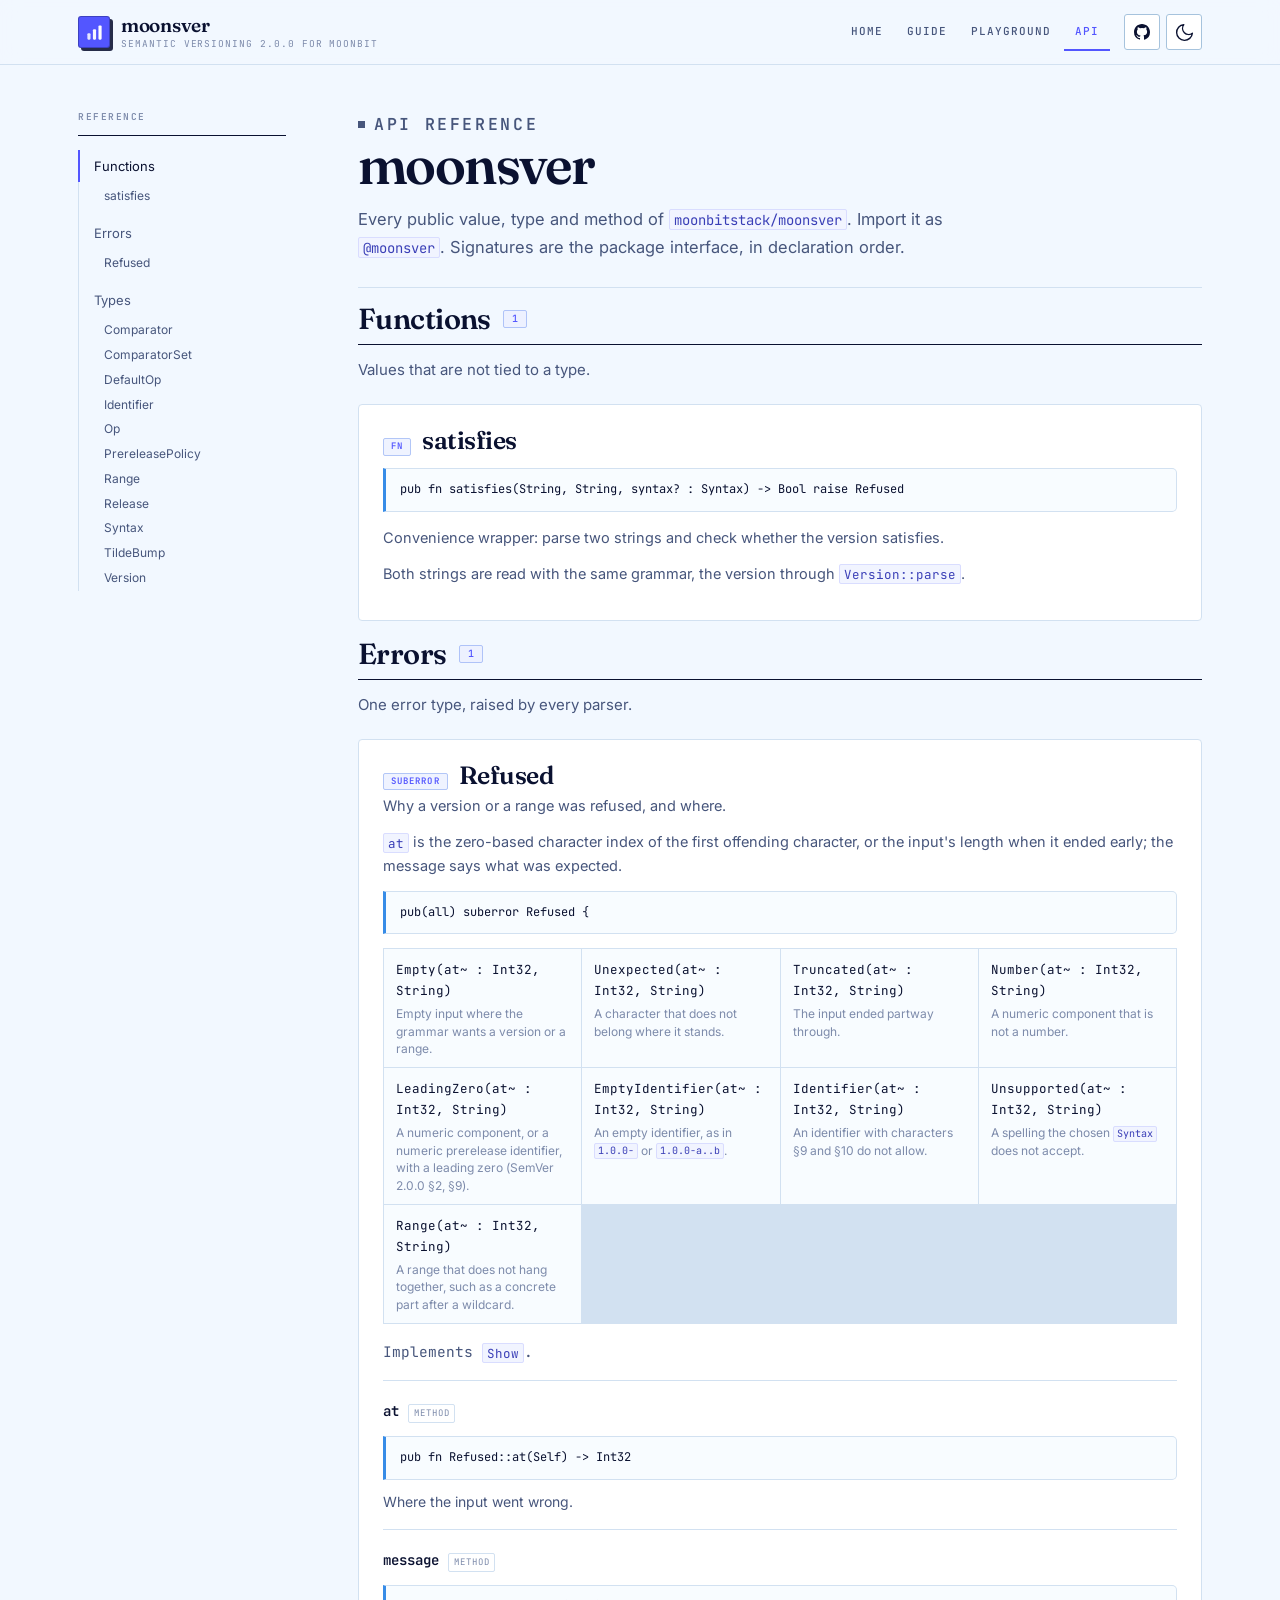
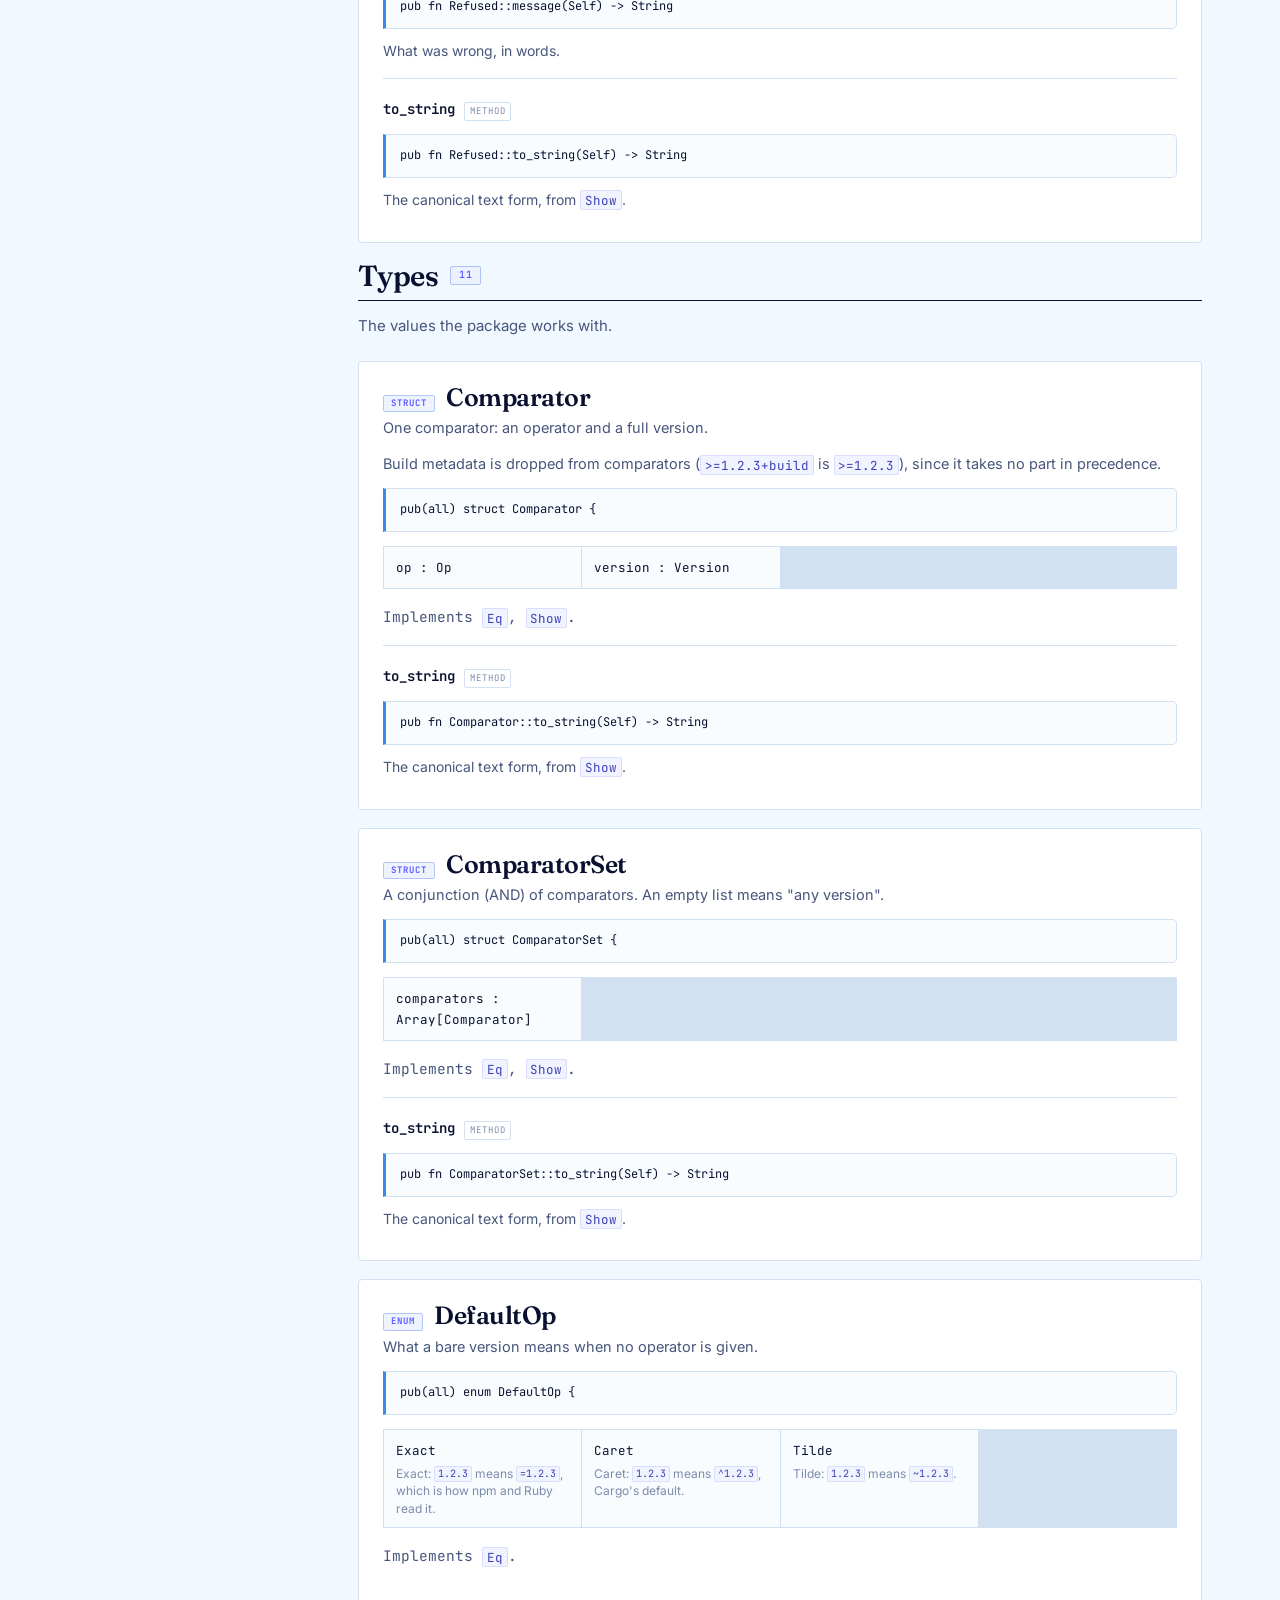
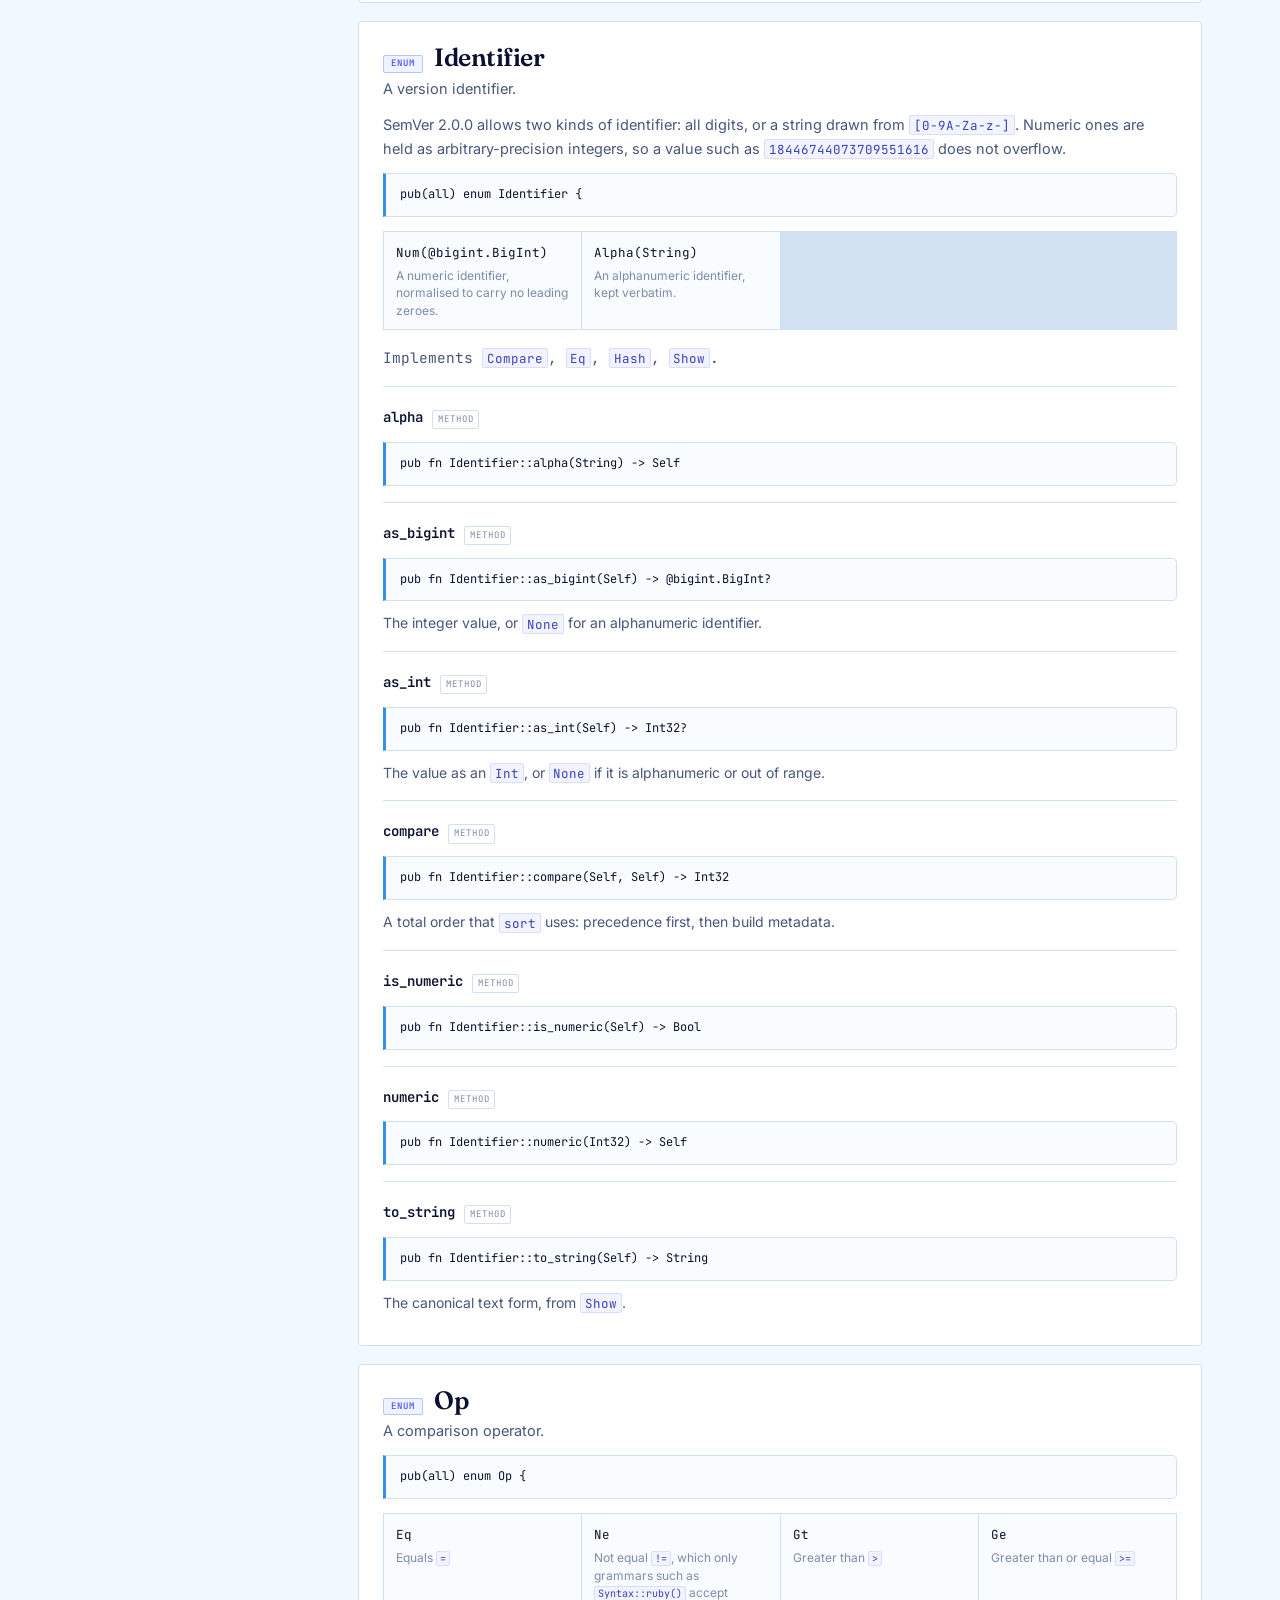
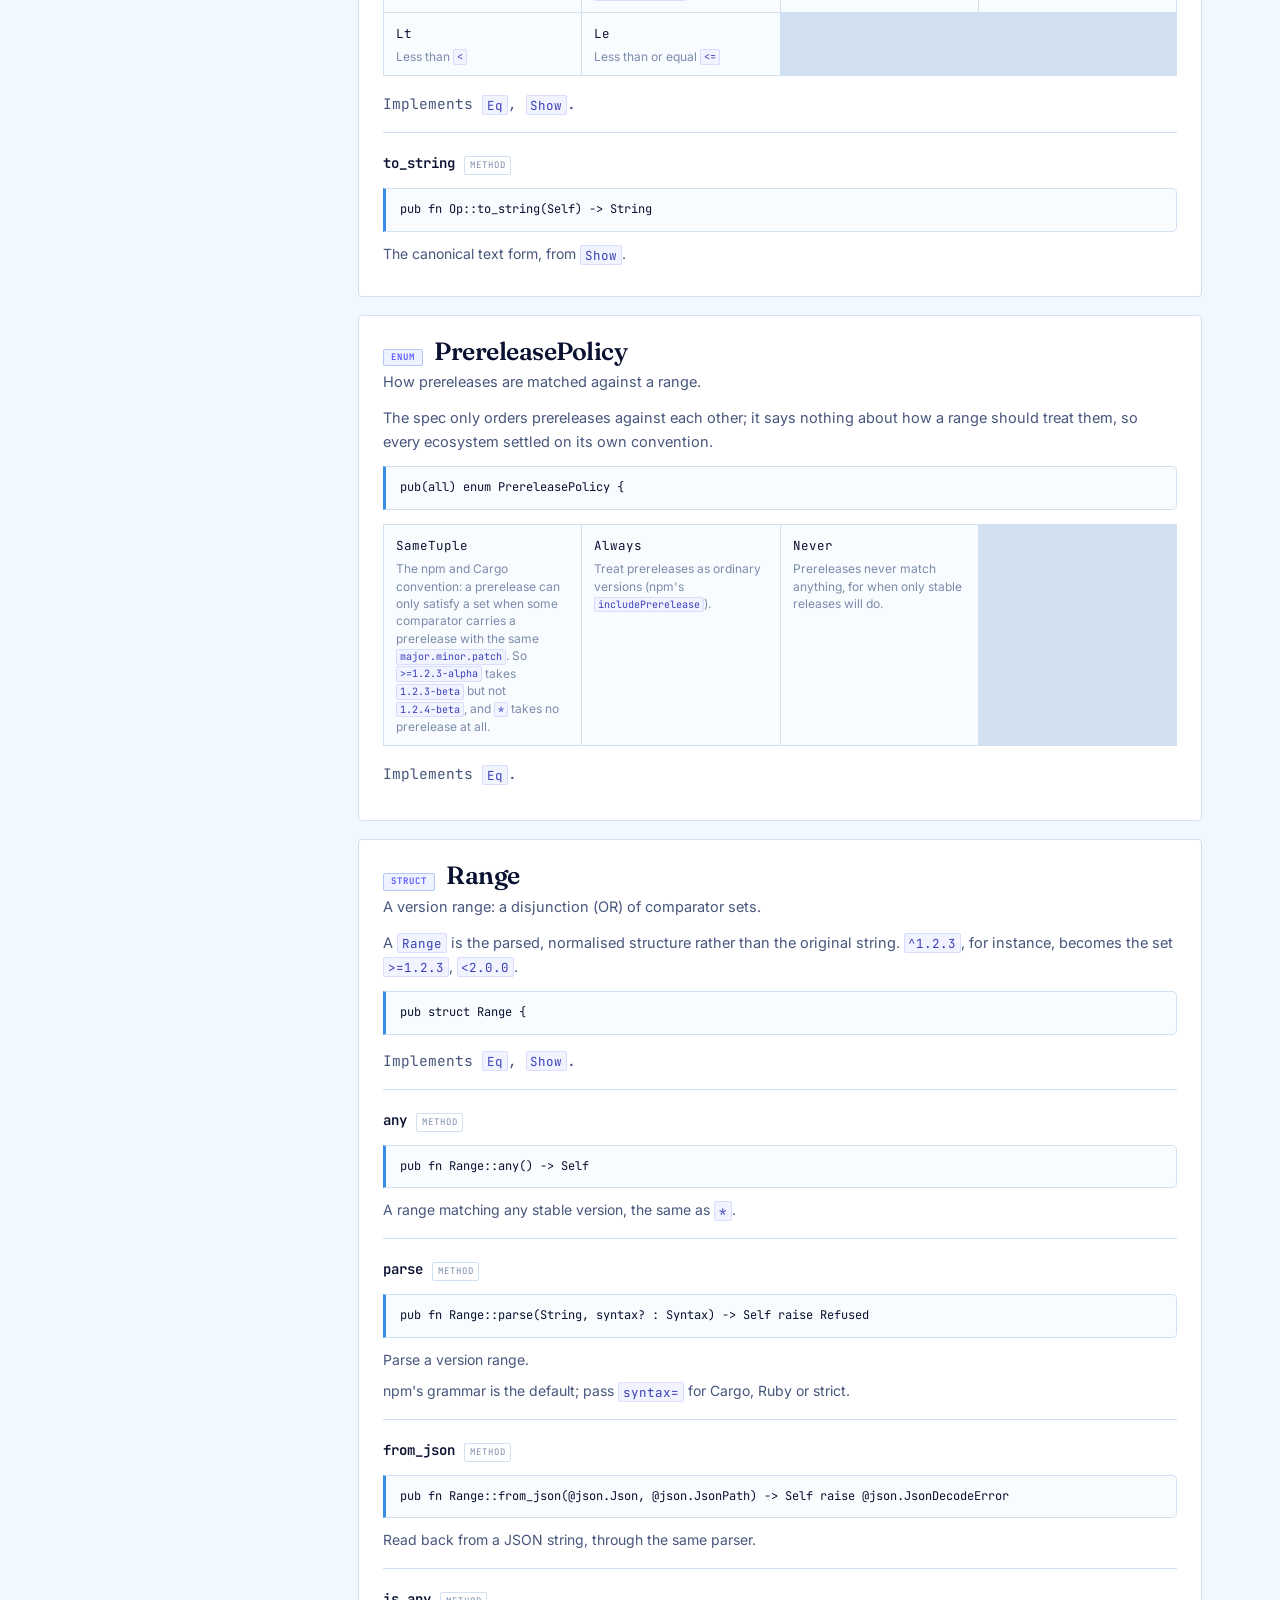
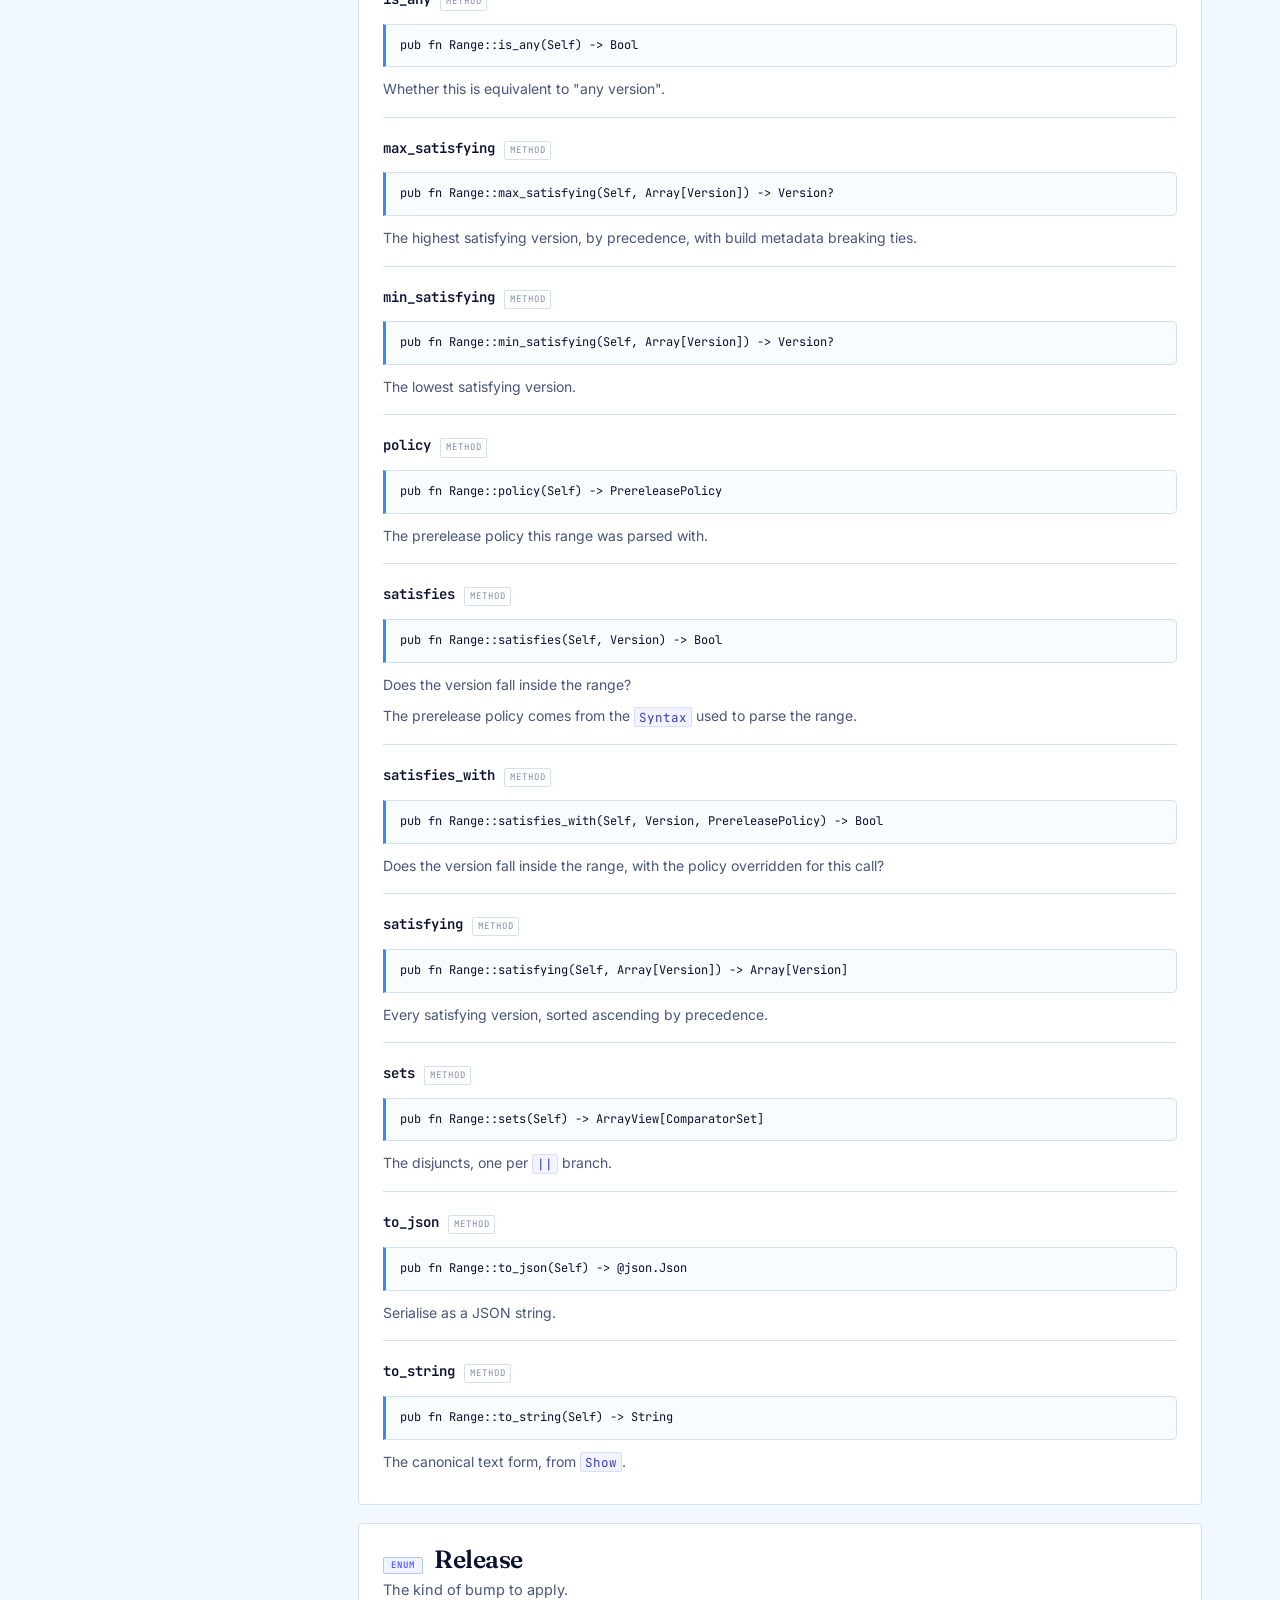
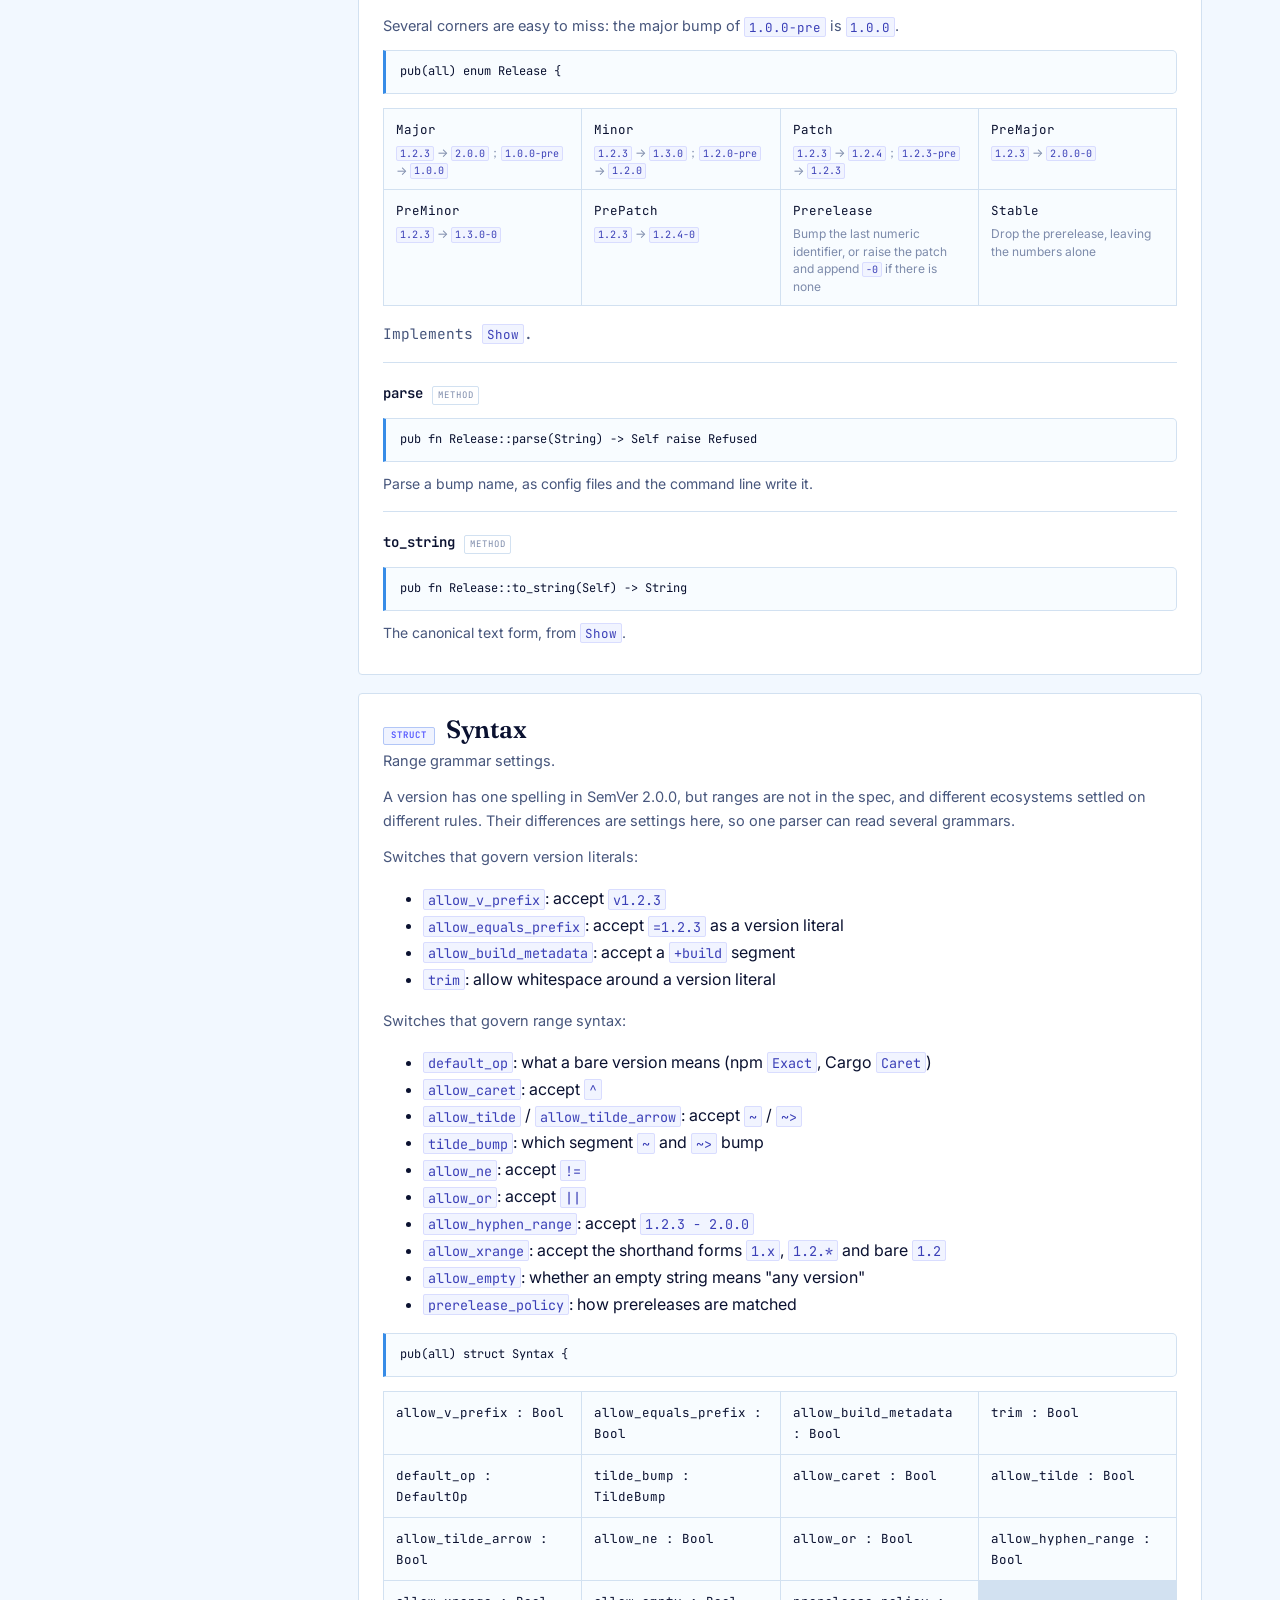
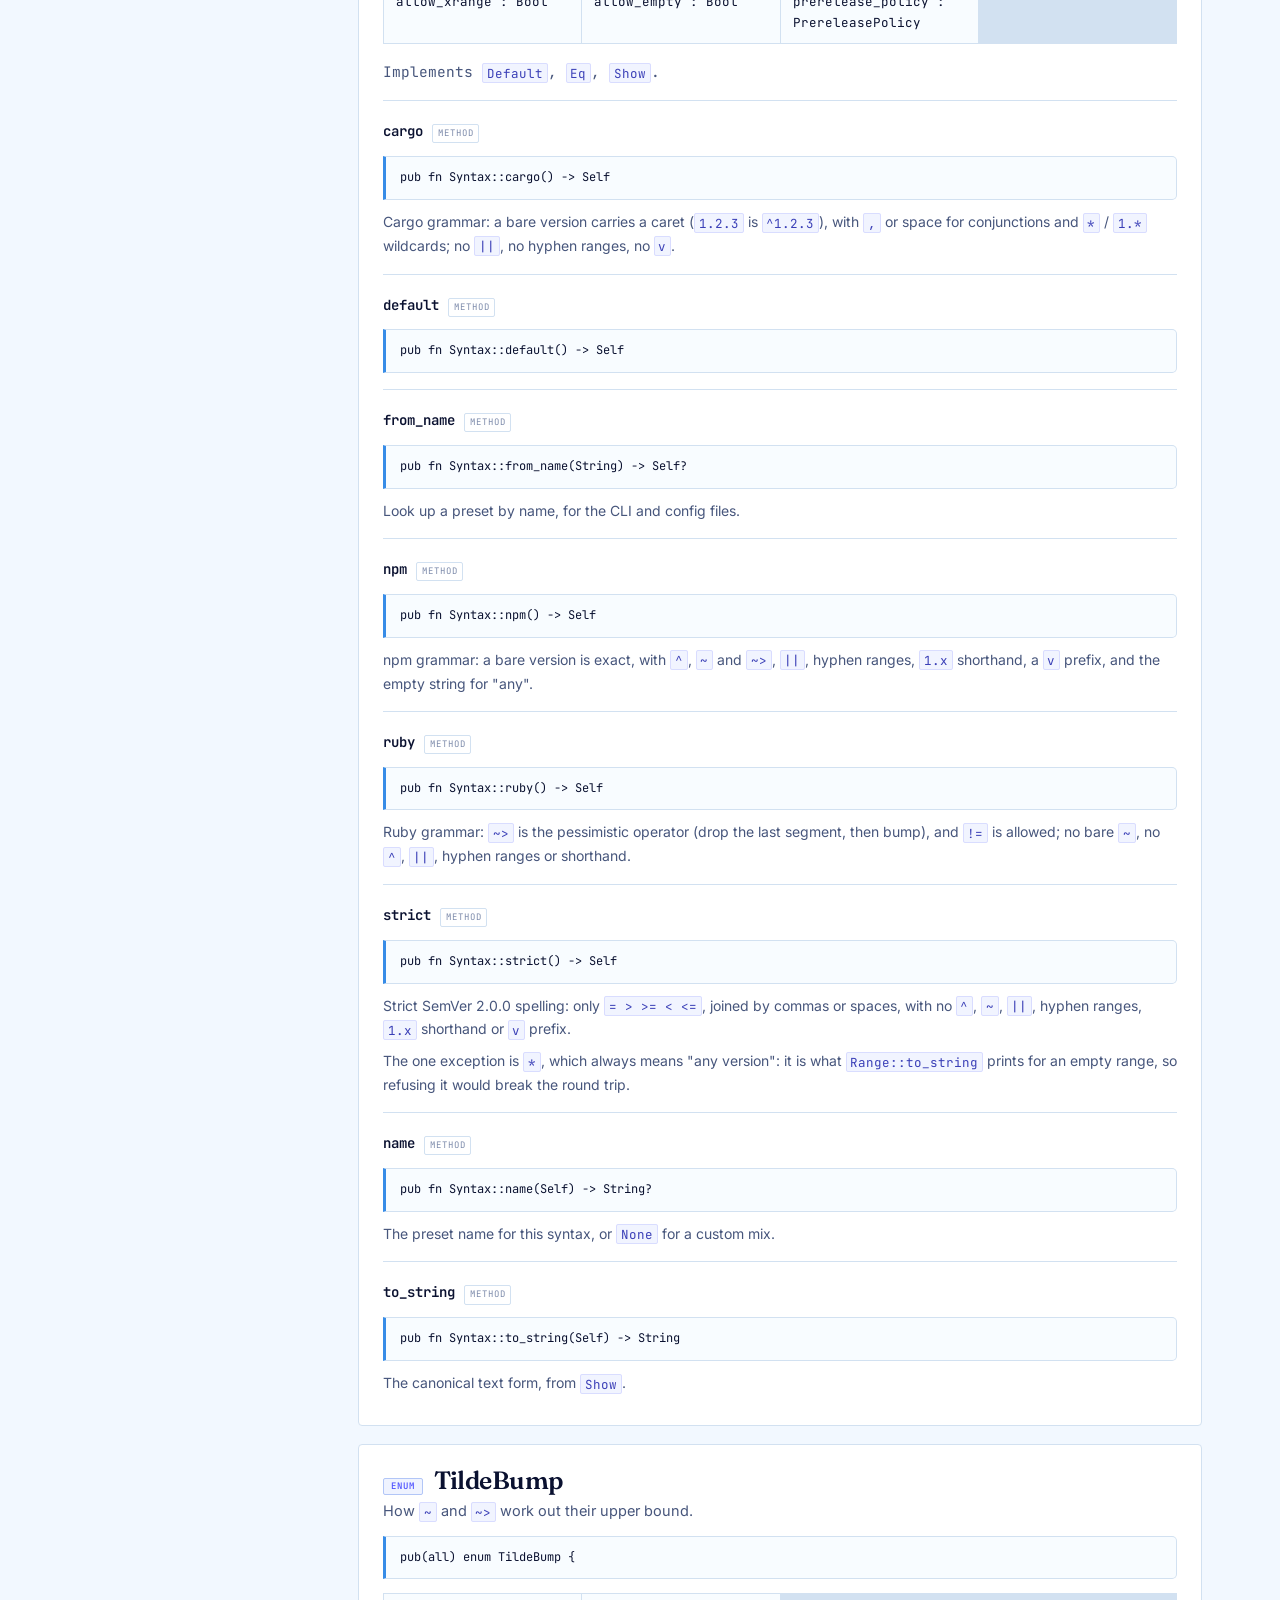
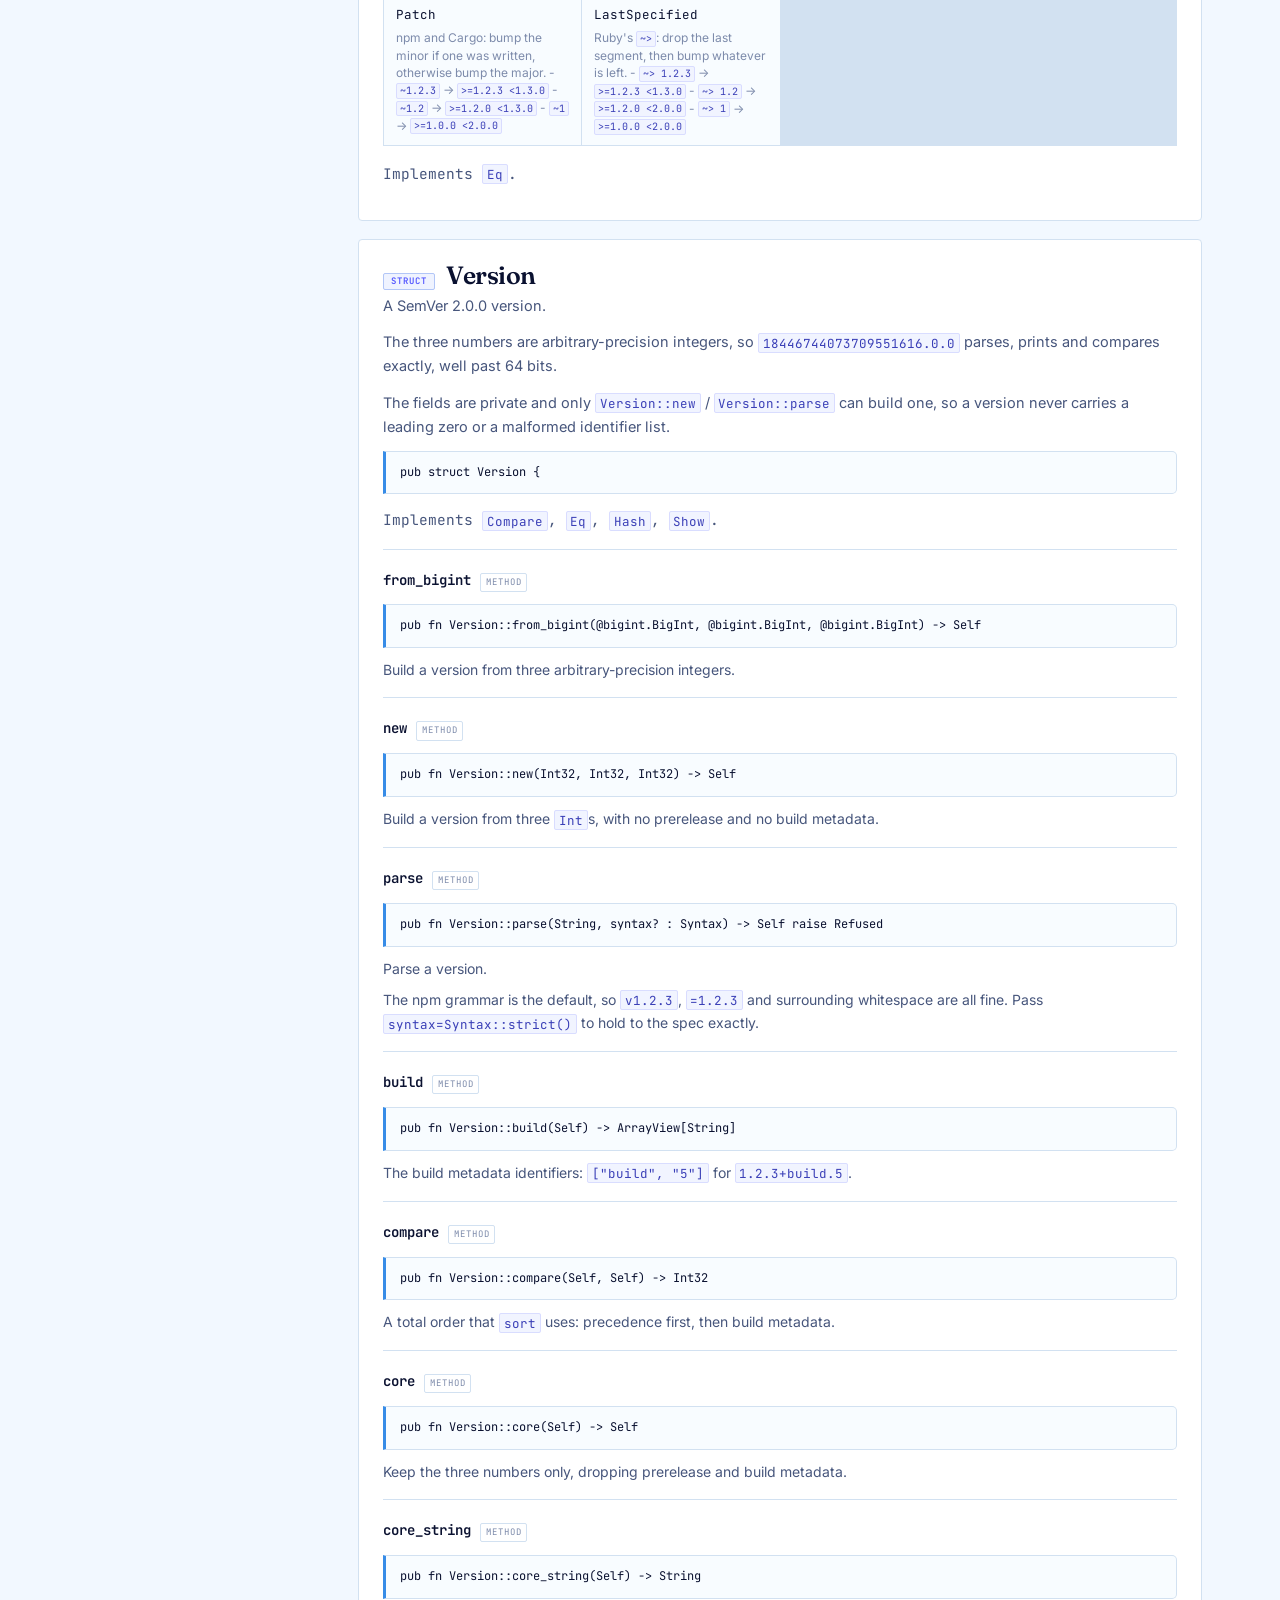
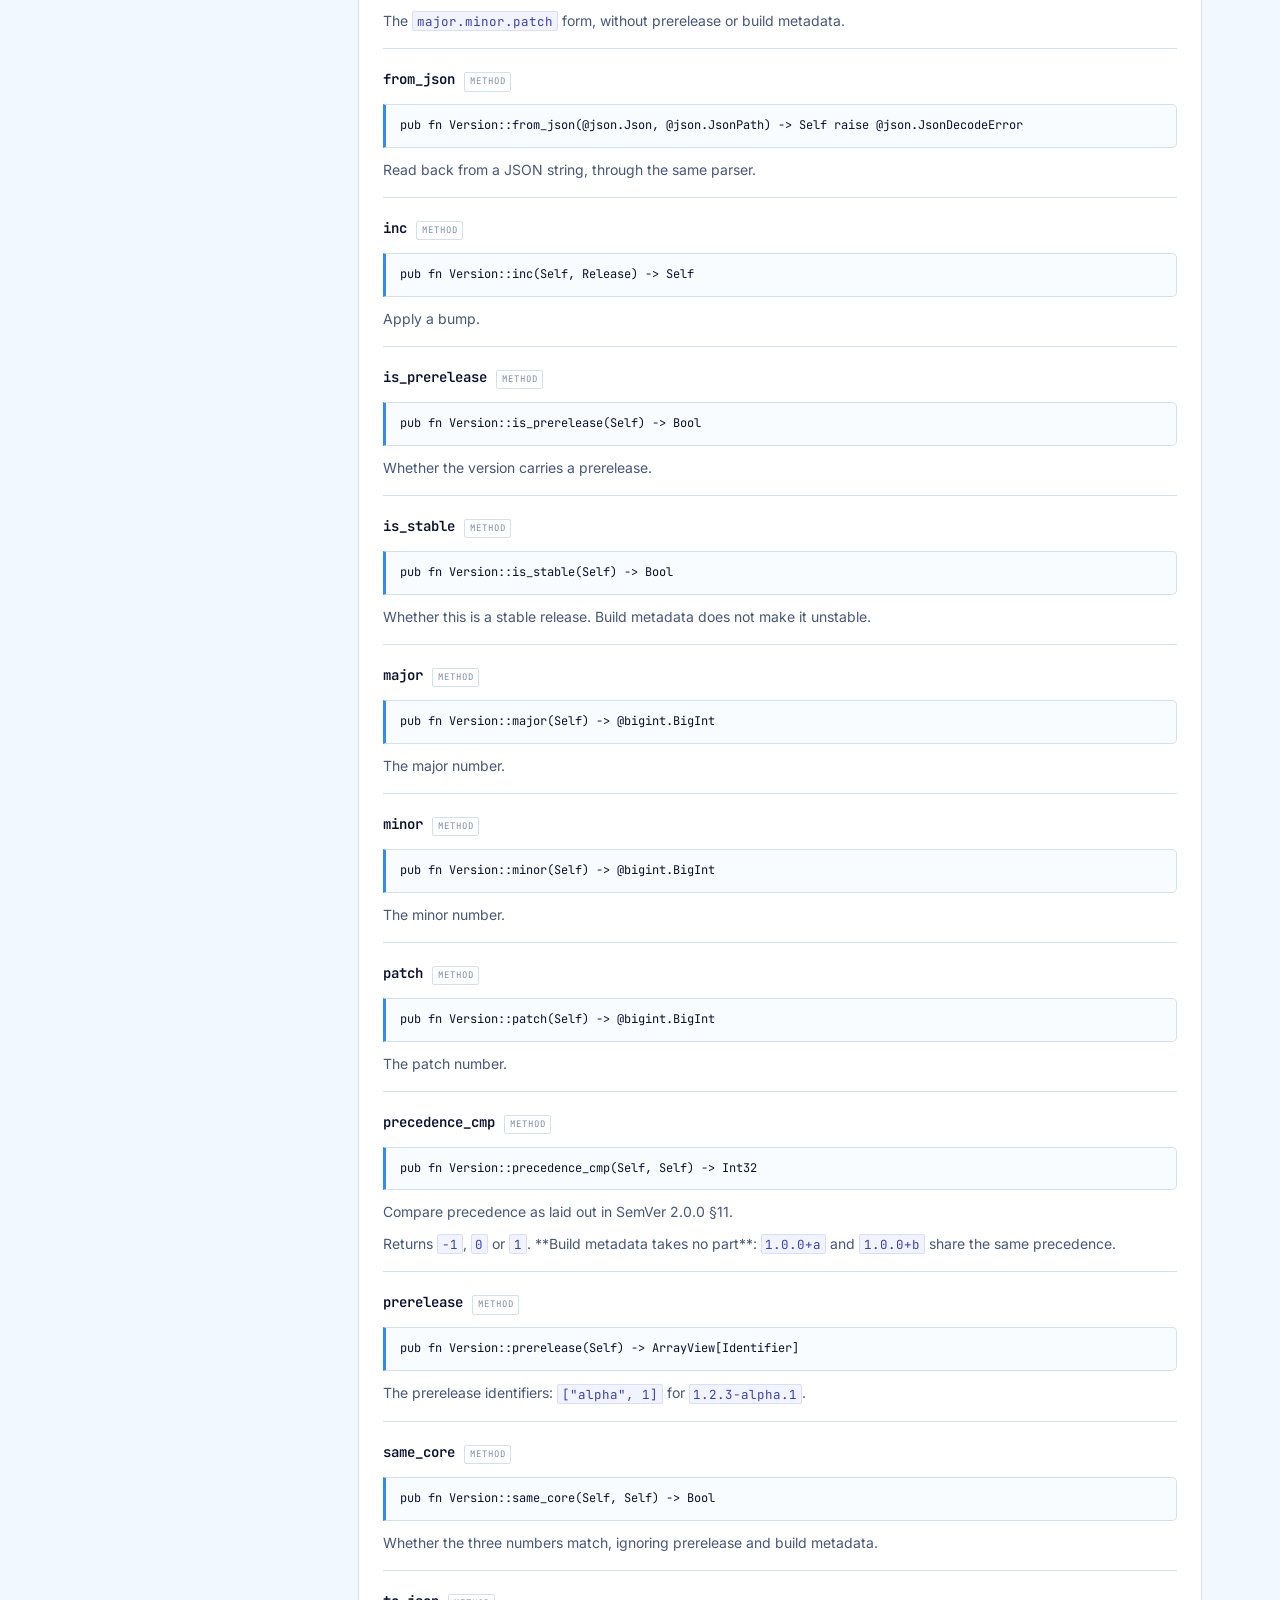
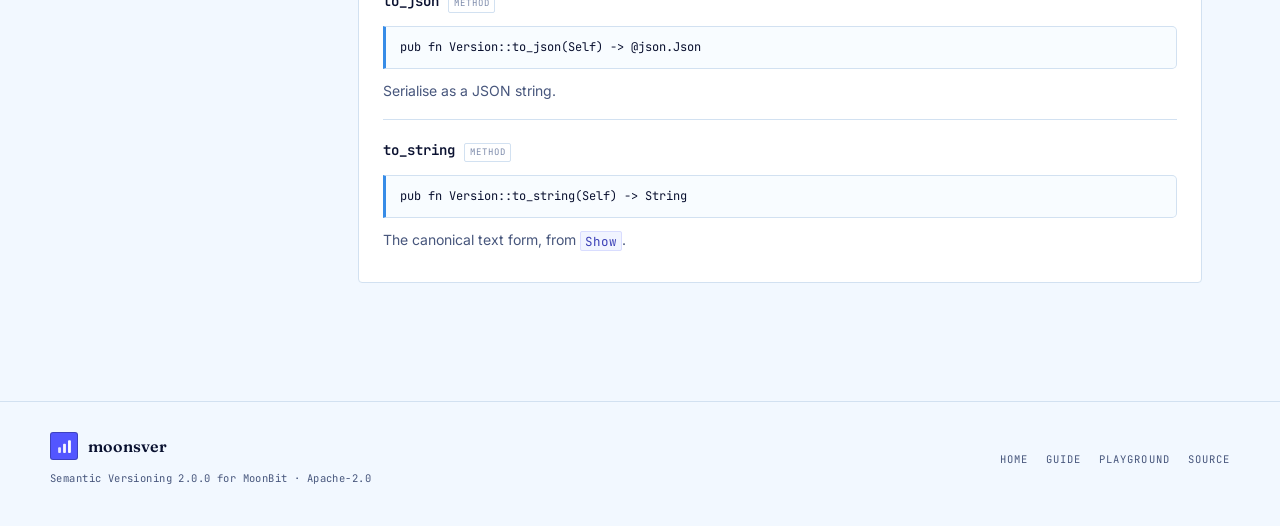
==== commit c7de06fb: "feat(moonsver): a tilde arrow is its own switch, so npm takes ~> and Ruby refuses a bare tilde. `~>`" ====
--- a/docs/api.html
+++ b/docs/api.html
@@ -92,7 +92,7 @@
 prerelease at all.</small></li><li>Always<small>Treat prereleases as ordinary versions (npm's <code>includePrerelease</code>).</small></li><li>Never<small>Prereleases never match anything, for when only stable releases will do.</small></li></ul><p class="impls">Implements <code>Eq</code>.</p></div>
 <div class="type-card" id="moonsver-range"><h3><span class="kind">struct</span>Range<a class="anchor-link" href="#moonsver-range">#</a></h3><p>A version range: a disjunction (OR) of comparator sets.</p><p>A <code>Range</code> is the parsed, normalised structure rather than the original string. <code>^1.2.3</code>, for instance, becomes the set <code>&gt;=1.2.3</code>, <code>&lt;2.0.0</code>.</p><pre class="sig">pub struct Range {</pre><p class="impls">Implements <code>Eq</code>, <code>Show</code>.</p><div class="member"><div class="mhead"><span class="mname">any</span><span class="mk">method</span><a class="anchor-link" href="#moonsver-range-any">#</a></div><pre class="sig">pub fn Range::any() -&gt; Self</pre><p>A range matching any stable version, the same as <code>*</code>.</p></div><div class="member"><div class="mhead"><span class="mname">parse</span><span class="mk">method</span><a class="anchor-link" href="#moonsver-range-parse">#</a></div><pre class="sig">pub fn Range::parse(String, syntax? : Syntax) -&gt; Self raise Refused</pre><p>Parse a version range.</p><p>npm's grammar is the default; pass <code>syntax=</code> for Cargo, Ruby or strict.</p></div><div class="member"><div class="mhead"><span class="mname">from_json</span><span class="mk">method</span><a class="anchor-link" href="#moonsver-range-from_json">#</a></div><pre class="sig">pub fn Range::from_json(@json.Json, @json.JsonPath) -&gt; Self raise @json.JsonDecodeError</pre><p>Read back from a JSON string, through the same parser.</p></div><div class="member"><div class="mhead"><span class="mname">is_any</span><span class="mk">method</span><a class="anchor-link" href="#moonsver-range-is_any">#</a></div><pre class="sig">pub fn Range::is_any(Self) -&gt; Bool</pre><p>Whether this is equivalent to "any version".</p></div><div class="member"><div class="mhead"><span class="mname">max_satisfying</span><span class="mk">method</span><a class="anchor-link" href="#moonsver-range-max_satisfying">#</a></div><pre class="sig">pub fn Range::max_satisfying(Self, Array[Version]) -&gt; Version?</pre><p>The highest satisfying version, by precedence, with build metadata breaking ties.</p></div><div class="member"><div class="mhead"><span class="mname">min_satisfying</span><span class="mk">method</span><a class="anchor-link" href="#moonsver-range-min_satisfying">#</a></div><pre class="sig">pub fn Range::min_satisfying(Self, Array[Version]) -&gt; Version?</pre><p>The lowest satisfying version.</p></div><div class="member"><div class="mhead"><span class="mname">policy</span><span class="mk">method</span><a class="anchor-link" href="#moonsver-range-policy">#</a></div><pre class="sig">pub fn Range::policy(Self) -&gt; PrereleasePolicy</pre><p>The prerelease policy this range was parsed with.</p></div><div class="member"><div class="mhead"><span class="mname">satisfies</span><span class="mk">method</span><a class="anchor-link" href="#moonsver-range-satisfies">#</a></div><pre class="sig">pub fn Range::satisfies(Self, Version) -&gt; Bool</pre><p>Does the version fall inside the range?</p><p>The prerelease policy comes from the <code>Syntax</code> used to parse the range.</p></div><div class="member"><div class="mhead"><span class="mname">satisfies_with</span><span class="mk">method</span><a class="anchor-link" href="#moonsver-range-satisfies_with">#</a></div><pre class="sig">pub fn Range::satisfies_with(Self, Version, PrereleasePolicy) -&gt; Bool</pre><p>Does the version fall inside the range, with the policy overridden for this call?</p></div><div class="member"><div class="mhead"><span class="mname">satisfying</span><span class="mk">method</span><a class="anchor-link" href="#moonsver-range-satisfying">#</a></div><pre class="sig">pub fn Range::satisfying(Self, Array[Version]) -&gt; Array[Version]</pre><p>Every satisfying version, sorted ascending by precedence.</p></div><div class="member"><div class="mhead"><span class="mname">sets</span><span class="mk">method</span><a class="anchor-link" href="#moonsver-range-sets">#</a></div><pre class="sig">pub fn Range::sets(Self) -&gt; ArrayView[ComparatorSet]</pre><p>The disjuncts, one per <code>||</code> branch.</p></div><div class="member"><div class="mhead"><span class="mname">to_json</span><span class="mk">method</span><a class="anchor-link" href="#moonsver-range-to_json">#</a></div><pre class="sig">pub fn Range::to_json(Self) -&gt; @json.Json</pre><p>Serialise as a JSON string.</p></div><div class="member"><div class="mhead"><span class="mname">to_string</span><span class="mk">method</span><a class="anchor-link" href="#moonsver-range-to_string">#</a></div><pre class="sig">pub fn Range::to_string(Self) -&gt; String</pre><p>The canonical text form, from <code>Show</code>.</p></div></div>
 <div class="type-card" id="moonsver-release"><h3><span class="kind">enum</span>Release<a class="anchor-link" href="#moonsver-release">#</a></h3><p>The kind of bump to apply.</p><p>Several corners are easy to miss: the major bump of <code>1.0.0-pre</code> is <code>1.0.0</code>.</p><pre class="sig">pub(all) enum Release {</pre><ul class="variants"><li>Major<small><code>1.2.3</code> → <code>2.0.0</code>；<code>1.0.0-pre</code> → <code>1.0.0</code></small></li><li>Minor<small><code>1.2.3</code> → <code>1.3.0</code>；<code>1.2.0-pre</code> → <code>1.2.0</code></small></li><li>Patch<small><code>1.2.3</code> → <code>1.2.4</code>；<code>1.2.3-pre</code> → <code>1.2.3</code></small></li><li>PreMajor<small><code>1.2.3</code> → <code>2.0.0-0</code></small></li><li>PreMinor<small><code>1.2.3</code> → <code>1.3.0-0</code></small></li><li>PrePatch<small><code>1.2.3</code> → <code>1.2.4-0</code></small></li><li>Prerelease<small>Bump the last numeric identifier, or raise the patch and append <code>-0</code> if there is none</small></li><li>Stable<small>Drop the prerelease, leaving the numbers alone</small></li></ul><p class="impls">Implements <code>Show</code>.</p><div class="member"><div class="mhead"><span class="mname">parse</span><span class="mk">method</span><a class="anchor-link" href="#moonsver-release-parse">#</a></div><pre class="sig">pub fn Release::parse(String) -&gt; Self raise Refused</pre><p>Parse a bump name, as config files and the command line write it.</p></div><div class="member"><div class="mhead"><span class="mname">to_string</span><span class="mk">method</span><a class="anchor-link" href="#moonsver-release-to_string">#</a></div><pre class="sig">pub fn Release::to_string(Self) -&gt; String</pre><p>The canonical text form, from <code>Show</code>.</p></div></div>
-<div class="type-card" id="moonsver-syntax"><h3><span class="kind">struct</span>Syntax<a class="anchor-link" href="#moonsver-syntax">#</a></h3><p>Range grammar settings.</p><p>A version has one spelling in SemVer 2.0.0, but ranges are not in the spec, and different ecosystems settled on different rules. Their differences are settings here, so one parser can read several grammars.</p><p>Switches that govern version literals:</p><ul><li><code>allow_v_prefix</code>: accept <code>v1.2.3</code></li><li><code>allow_equals_prefix</code>: accept <code>=1.2.3</code> as a version literal</li><li><code>allow_build_metadata</code>: accept a <code>+build</code> segment</li><li><code>trim</code>: allow whitespace around a version literal</li></ul><p>Switches that govern range syntax:</p><ul><li><code>default_op</code>: what a bare version means (npm <code>Exact</code>, Cargo <code>Caret</code>)</li><li><code>tilde_bump</code>: how <code>~</code> finds its upper bound (npm/Cargo <code>Patch</code>, Ruby <code>LastSpecified</code>)</li><li><code>allow_caret</code> / <code>allow_tilde</code>: accept <code>^</code> / <code>~</code> (<code>~&gt;</code> only under <code>LastSpecified</code>)</li><li><code>allow_ne</code>: accept <code>!=</code></li><li><code>allow_or</code>: accept <code>||</code></li><li><code>allow_hyphen_range</code>: accept <code>1.2.3 - 2.0.0</code></li><li><code>allow_xrange</code>: accept the shorthand forms <code>1.x</code>, <code>1.2.*</code> and bare <code>1.2</code></li><li><code>allow_empty</code>: whether an empty string means "any version"</li><li><code>prerelease_policy</code>: how prereleases are matched</li></ul><pre class="sig">pub(all) struct Syntax {</pre><ul class="variants"><li>allow_v_prefix : Bool</li><li>allow_equals_prefix : Bool</li><li>allow_build_metadata : Bool</li><li>trim : Bool</li><li>default_op : DefaultOp</li><li>tilde_bump : TildeBump</li><li>allow_caret : Bool</li><li>allow_tilde : Bool</li><li>allow_ne : Bool</li><li>allow_or : Bool</li><li>allow_hyphen_range : Bool</li><li>allow_xrange : Bool</li><li>allow_empty : Bool</li><li>prerelease_policy : PrereleasePolicy</li></ul><p class="impls">Implements <code>Default</code>, <code>Eq</code>, <code>Show</code>.</p><div class="member"><div class="mhead"><span class="mname">cargo</span><span class="mk">method</span><a class="anchor-link" href="#moonsver-syntax-cargo">#</a></div><pre class="sig">pub fn Syntax::cargo() -&gt; Self</pre><p>Cargo grammar: a bare version carries a caret (<code>1.2.3</code> is <code>^1.2.3</code>), with <code>,</code> or space for conjunctions and <code>*</code> / <code>1.*</code> wildcards; no <code>||</code>, no hyphen ranges, no <code>v</code>.</p></div><div class="member"><div class="mhead"><span class="mname">default</span><span class="mk">method</span><a class="anchor-link" href="#moonsver-syntax-default">#</a></div><pre class="sig">pub fn Syntax::default() -&gt; Self</pre></div><div class="member"><div class="mhead"><span class="mname">from_name</span><span class="mk">method</span><a class="anchor-link" href="#moonsver-syntax-from_name">#</a></div><pre class="sig">pub fn Syntax::from_name(String) -&gt; Self?</pre><p>Look up a preset by name, for the CLI and config files.</p></div><div class="member"><div class="mhead"><span class="mname">npm</span><span class="mk">method</span><a class="anchor-link" href="#moonsver-syntax-npm">#</a></div><pre class="sig">pub fn Syntax::npm() -&gt; Self</pre><p>npm grammar: a bare version is exact, with <code>^</code>, <code>~</code>, <code>||</code>, hyphen ranges, <code>1.x</code> shorthand, a <code>v</code> prefix, and the empty string for "any".</p></div><div class="member"><div class="mhead"><span class="mname">ruby</span><span class="mk">method</span><a class="anchor-link" href="#moonsver-syntax-ruby">#</a></div><pre class="sig">pub fn Syntax::ruby() -&gt; Self</pre><p>Ruby grammar: <code>~&gt;</code> is the pessimistic operator (drop the last segment, then bump), and <code>!=</code> is allowed; no <code>^</code>, <code>||</code>, hyphen ranges or shorthand.</p></div><div class="member"><div class="mhead"><span class="mname">strict</span><span class="mk">method</span><a class="anchor-link" href="#moonsver-syntax-strict">#</a></div><pre class="sig">pub fn Syntax::strict() -&gt; Self</pre><p>Strict SemVer 2.0.0 spelling: only <code>= &gt; &gt;= &lt; &lt;=</code>, joined by commas or spaces, with no <code>^</code>, <code>~</code>, <code>||</code>, hyphen ranges, <code>1.x</code> shorthand or <code>v</code> prefix.</p><p>The one exception is <code>*</code>, which always means "any version": it is what <code>Range::to_string</code> prints for an empty range, so refusing it would break the round trip.</p></div><div class="member"><div class="mhead"><span class="mname">name</span><span class="mk">method</span><a class="anchor-link" href="#moonsver-syntax-name">#</a></div><pre class="sig">pub fn Syntax::name(Self) -&gt; String?</pre><p>The preset name for this syntax, or <code>None</code> for a custom mix.</p></div><div class="member"><div class="mhead"><span class="mname">to_string</span><span class="mk">method</span><a class="anchor-link" href="#moonsver-syntax-to_string">#</a></div><pre class="sig">pub fn Syntax::to_string(Self) -&gt; String</pre><p>The canonical text form, from <code>Show</code>.</p></div></div>
+<div class="type-card" id="moonsver-syntax"><h3><span class="kind">struct</span>Syntax<a class="anchor-link" href="#moonsver-syntax">#</a></h3><p>Range grammar settings.</p><p>A version has one spelling in SemVer 2.0.0, but ranges are not in the spec, and different ecosystems settled on different rules. Their differences are settings here, so one parser can read several grammars.</p><p>Switches that govern version literals:</p><ul><li><code>allow_v_prefix</code>: accept <code>v1.2.3</code></li><li><code>allow_equals_prefix</code>: accept <code>=1.2.3</code> as a version literal</li><li><code>allow_build_metadata</code>: accept a <code>+build</code> segment</li><li><code>trim</code>: allow whitespace around a version literal</li></ul><p>Switches that govern range syntax:</p><ul><li><code>default_op</code>: what a bare version means (npm <code>Exact</code>, Cargo <code>Caret</code>)</li><li><code>allow_caret</code>: accept <code>^</code></li><li><code>allow_tilde</code> / <code>allow_tilde_arrow</code>: accept <code>~</code> / <code>~&gt;</code></li><li><code>tilde_bump</code>: which segment <code>~</code> and <code>~&gt;</code> bump</li><li><code>allow_ne</code>: accept <code>!=</code></li><li><code>allow_or</code>: accept <code>||</code></li><li><code>allow_hyphen_range</code>: accept <code>1.2.3 - 2.0.0</code></li><li><code>allow_xrange</code>: accept the shorthand forms <code>1.x</code>, <code>1.2.*</code> and bare <code>1.2</code></li><li><code>allow_empty</code>: whether an empty string means "any version"</li><li><code>prerelease_policy</code>: how prereleases are matched</li></ul><pre class="sig">pub(all) struct Syntax {</pre><ul class="variants"><li>allow_v_prefix : Bool</li><li>allow_equals_prefix : Bool</li><li>allow_build_metadata : Bool</li><li>trim : Bool</li><li>default_op : DefaultOp</li><li>tilde_bump : TildeBump</li><li>allow_caret : Bool</li><li>allow_tilde : Bool</li><li>allow_tilde_arrow : Bool</li><li>allow_ne : Bool</li><li>allow_or : Bool</li><li>allow_hyphen_range : Bool</li><li>allow_xrange : Bool</li><li>allow_empty : Bool</li><li>prerelease_policy : PrereleasePolicy</li></ul><p class="impls">Implements <code>Default</code>, <code>Eq</code>, <code>Show</code>.</p><div class="member"><div class="mhead"><span class="mname">cargo</span><span class="mk">method</span><a class="anchor-link" href="#moonsver-syntax-cargo">#</a></div><pre class="sig">pub fn Syntax::cargo() -&gt; Self</pre><p>Cargo grammar: a bare version carries a caret (<code>1.2.3</code> is <code>^1.2.3</code>), with <code>,</code> or space for conjunctions and <code>*</code> / <code>1.*</code> wildcards; no <code>||</code>, no hyphen ranges, no <code>v</code>.</p></div><div class="member"><div class="mhead"><span class="mname">default</span><span class="mk">method</span><a class="anchor-link" href="#moonsver-syntax-default">#</a></div><pre class="sig">pub fn Syntax::default() -&gt; Self</pre></div><div class="member"><div class="mhead"><span class="mname">from_name</span><span class="mk">method</span><a class="anchor-link" href="#moonsver-syntax-from_name">#</a></div><pre class="sig">pub fn Syntax::from_name(String) -&gt; Self?</pre><p>Look up a preset by name, for the CLI and config files.</p></div><div class="member"><div class="mhead"><span class="mname">npm</span><span class="mk">method</span><a class="anchor-link" href="#moonsver-syntax-npm">#</a></div><pre class="sig">pub fn Syntax::npm() -&gt; Self</pre><p>npm grammar: a bare version is exact, with <code>^</code>, <code>~</code> and <code>~&gt;</code>, <code>||</code>, hyphen ranges, <code>1.x</code> shorthand, a <code>v</code> prefix, and the empty string for "any".</p></div><div class="member"><div class="mhead"><span class="mname">ruby</span><span class="mk">method</span><a class="anchor-link" href="#moonsver-syntax-ruby">#</a></div><pre class="sig">pub fn Syntax::ruby() -&gt; Self</pre><p>Ruby grammar: <code>~&gt;</code> is the pessimistic operator (drop the last segment, then bump), and <code>!=</code> is allowed; no bare <code>~</code>, no <code>^</code>, <code>||</code>, hyphen ranges or shorthand.</p></div><div class="member"><div class="mhead"><span class="mname">strict</span><span class="mk">method</span><a class="anchor-link" href="#moonsver-syntax-strict">#</a></div><pre class="sig">pub fn Syntax::strict() -&gt; Self</pre><p>Strict SemVer 2.0.0 spelling: only <code>= &gt; &gt;= &lt; &lt;=</code>, joined by commas or spaces, with no <code>^</code>, <code>~</code>, <code>||</code>, hyphen ranges, <code>1.x</code> shorthand or <code>v</code> prefix.</p><p>The one exception is <code>*</code>, which always means "any version": it is what <code>Range::to_string</code> prints for an empty range, so refusing it would break the round trip.</p></div><div class="member"><div class="mhead"><span class="mname">name</span><span class="mk">method</span><a class="anchor-link" href="#moonsver-syntax-name">#</a></div><pre class="sig">pub fn Syntax::name(Self) -&gt; String?</pre><p>The preset name for this syntax, or <code>None</code> for a custom mix.</p></div><div class="member"><div class="mhead"><span class="mname">to_string</span><span class="mk">method</span><a class="anchor-link" href="#moonsver-syntax-to_string">#</a></div><pre class="sig">pub fn Syntax::to_string(Self) -&gt; String</pre><p>The canonical text form, from <code>Show</code>.</p></div></div>
 <div class="type-card" id="moonsver-tildebump"><h3><span class="kind">enum</span>TildeBump<a class="anchor-link" href="#moonsver-tildebump">#</a></h3><p>How <code>~</code> and <code>~&gt;</code> work out their upper bound.</p><pre class="sig">pub(all) enum TildeBump {</pre><ul class="variants"><li>Patch<small>npm and Cargo: bump the minor if one was written, otherwise bump the major.
 
 - <code>~1.2.3</code> → <code>&gt;=1.2.3 &lt;1.3.0</code>
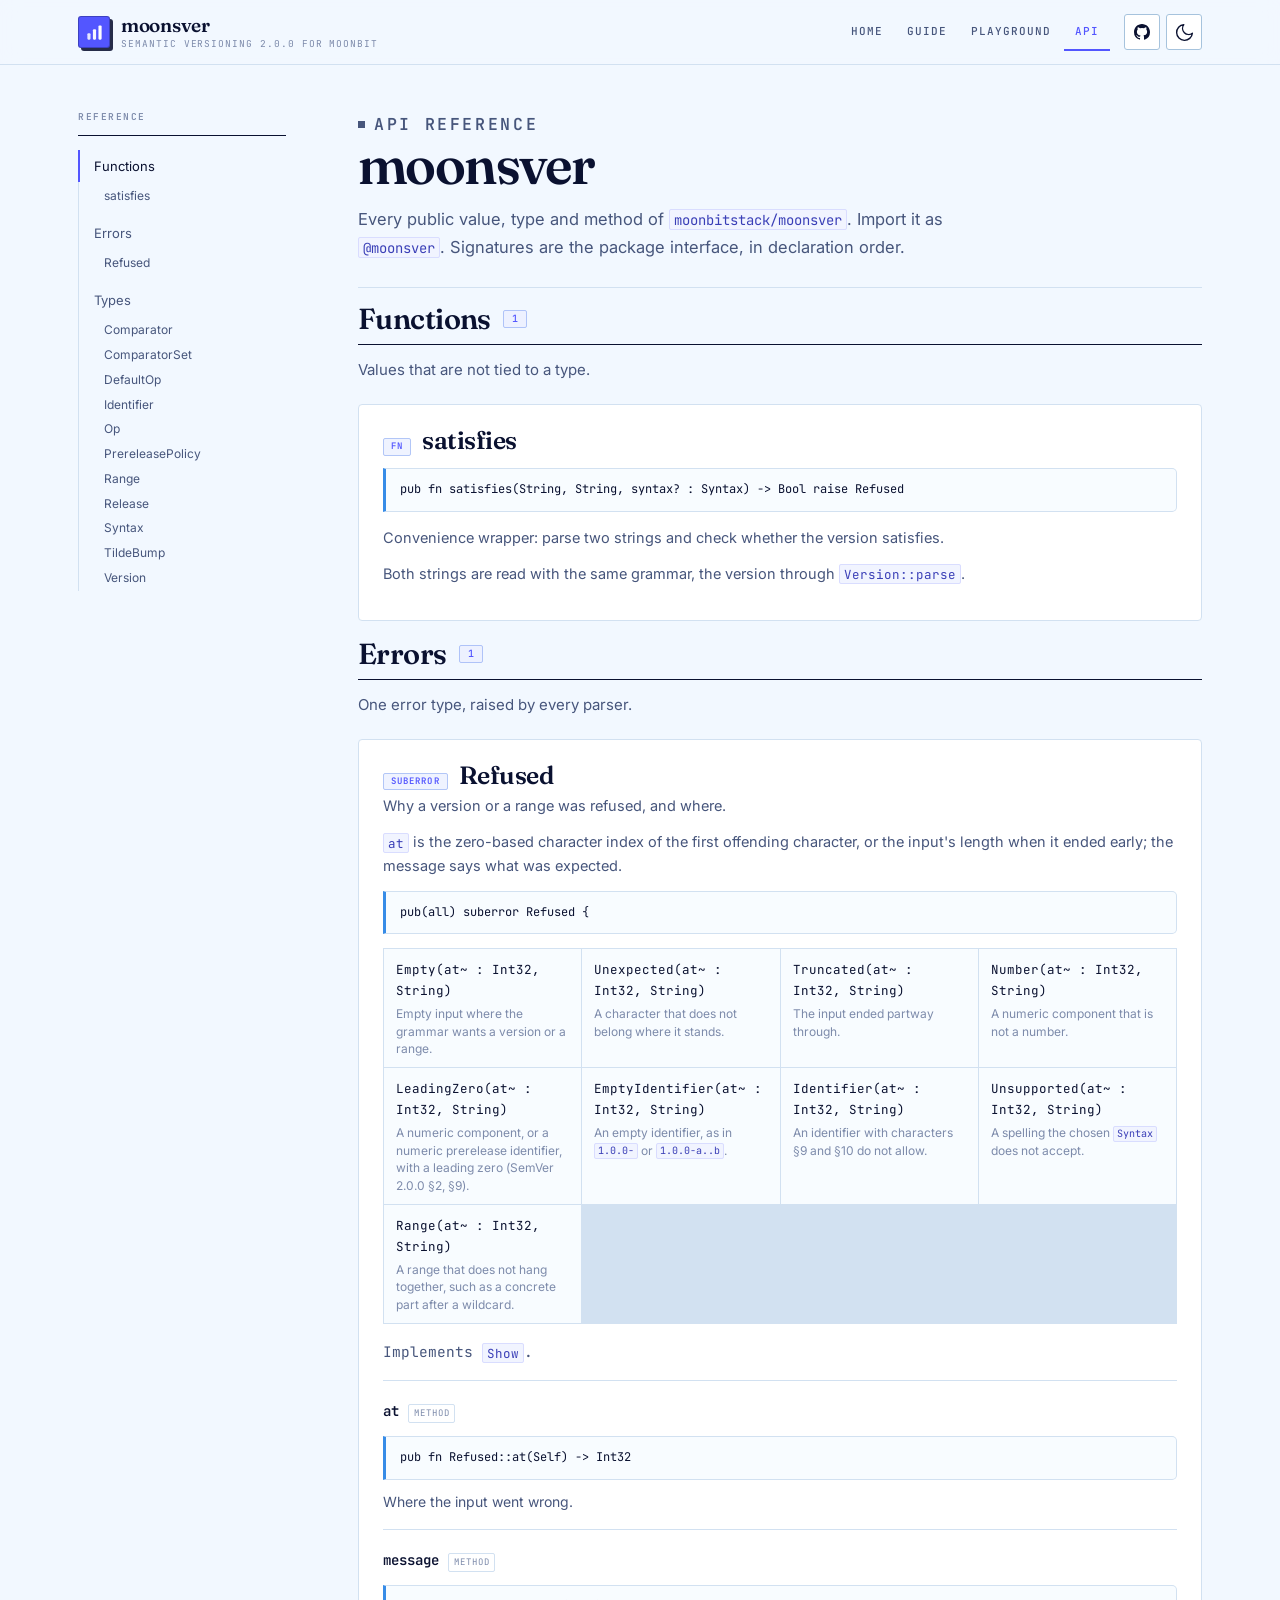
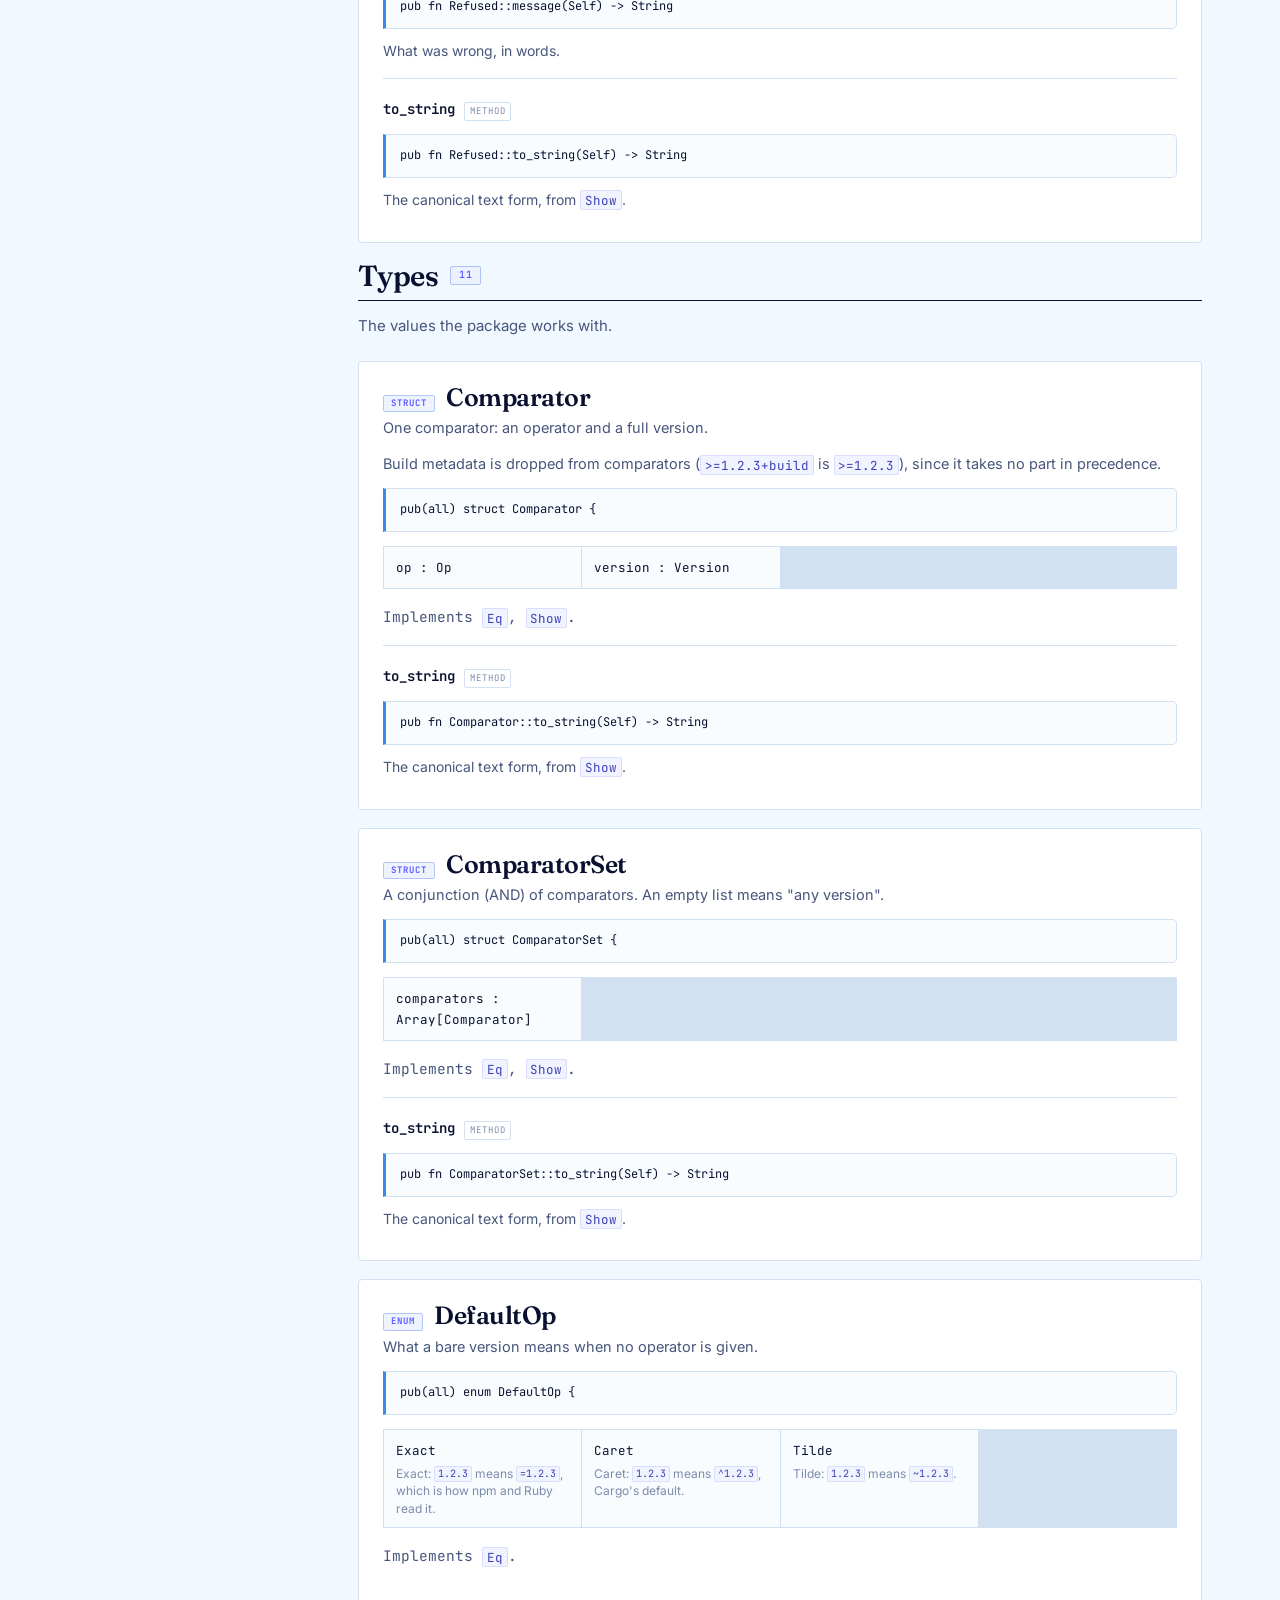
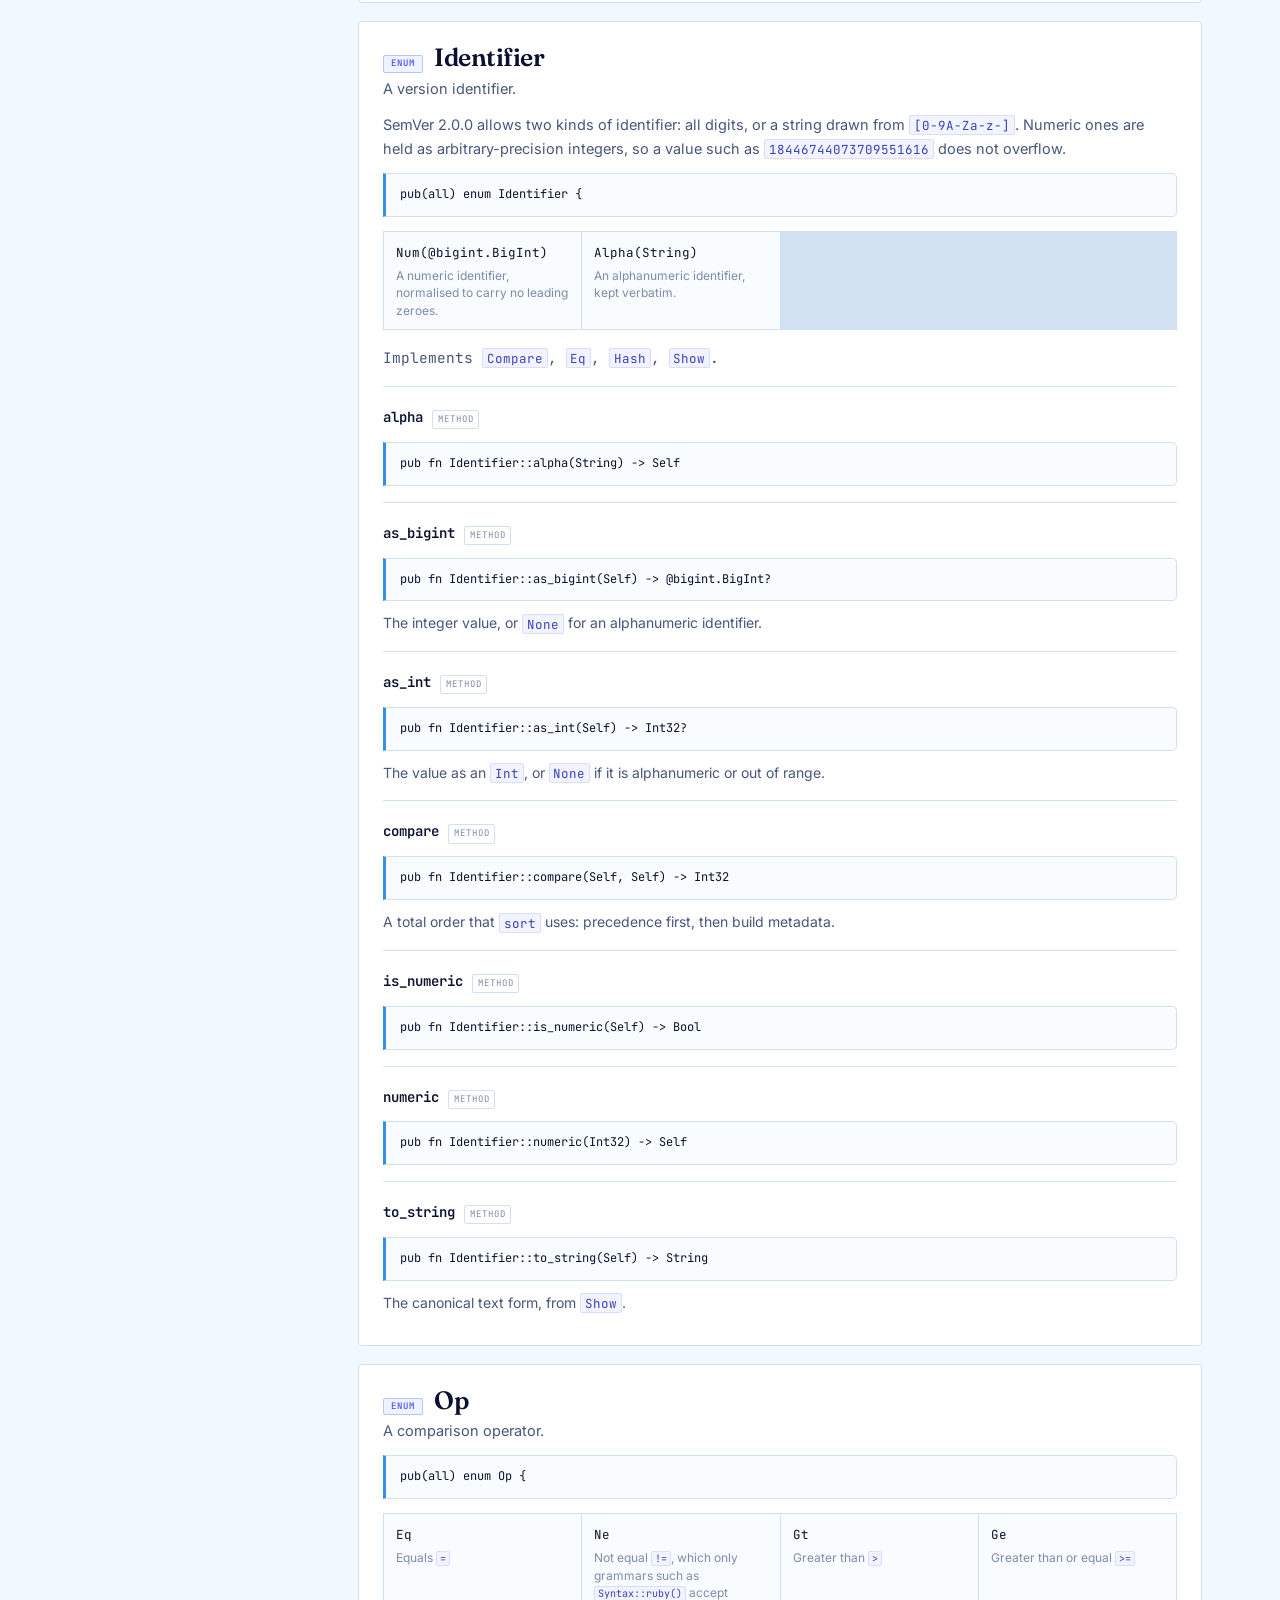
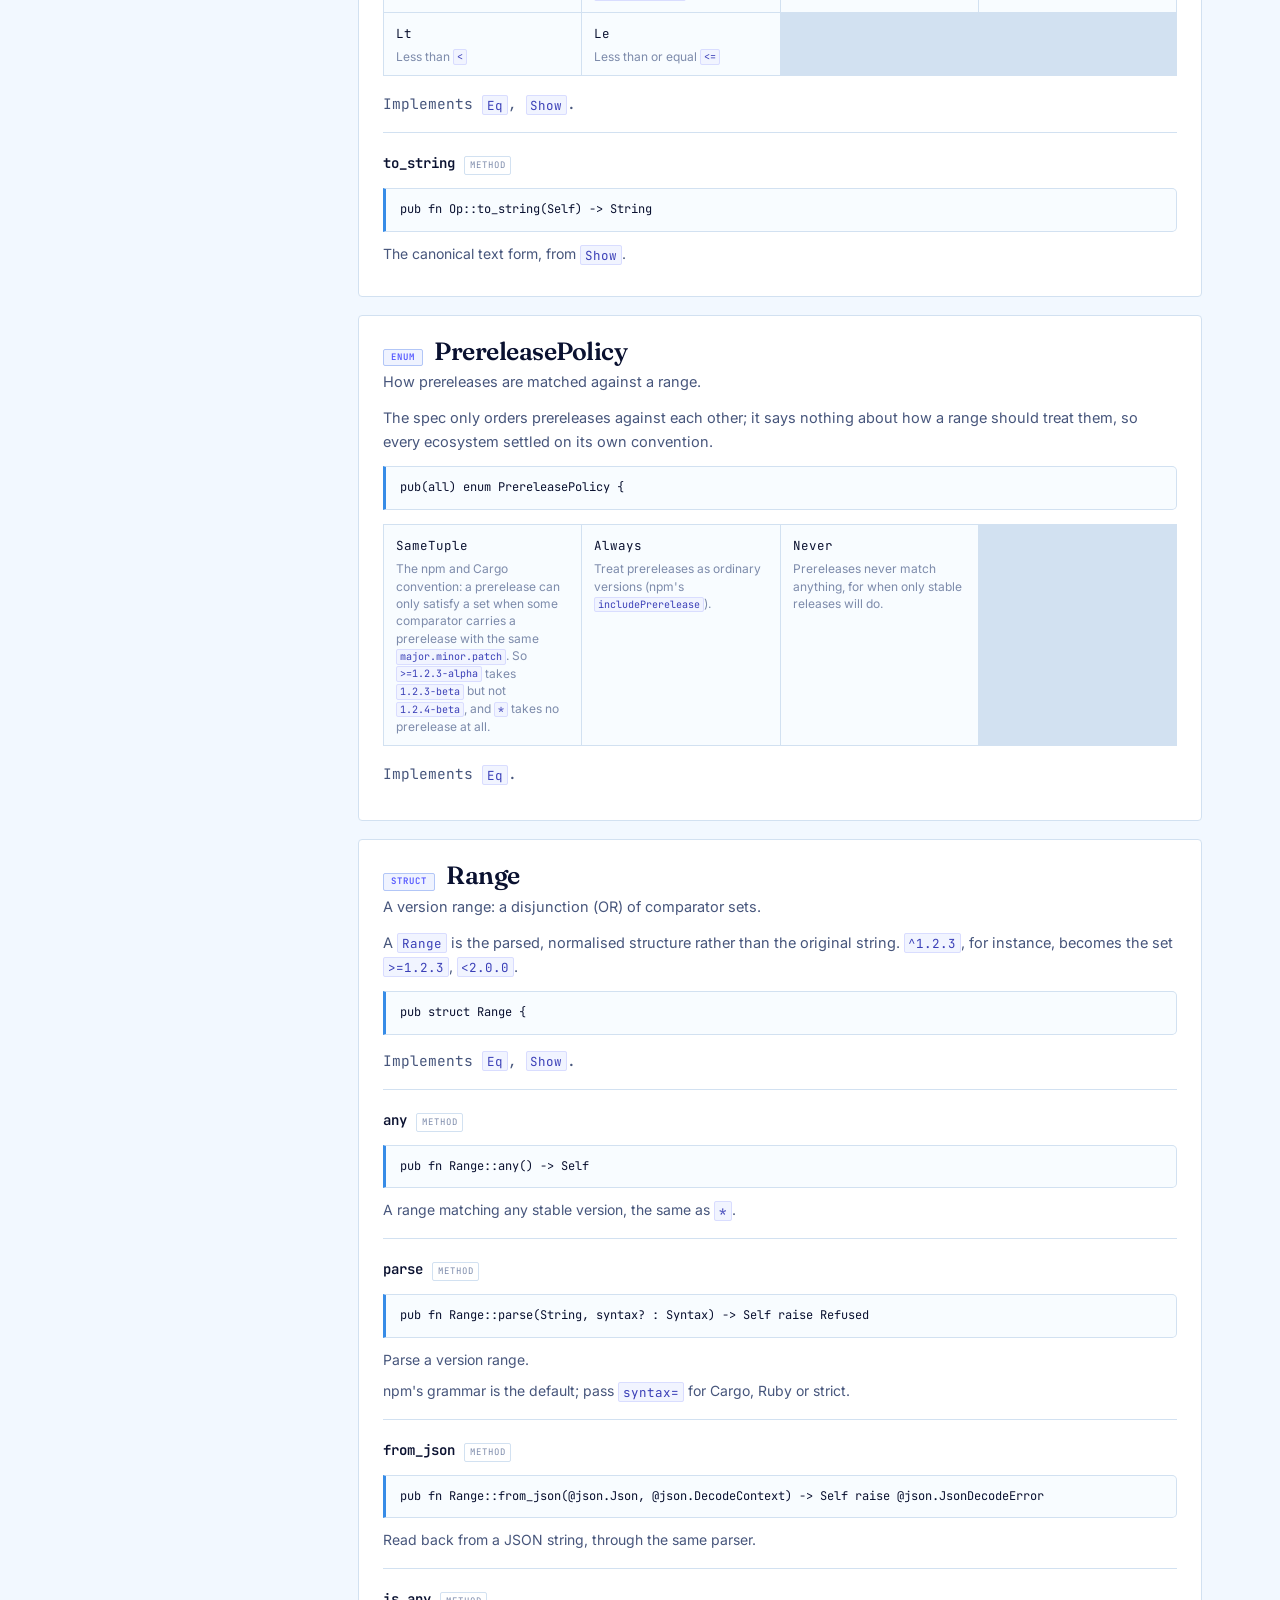
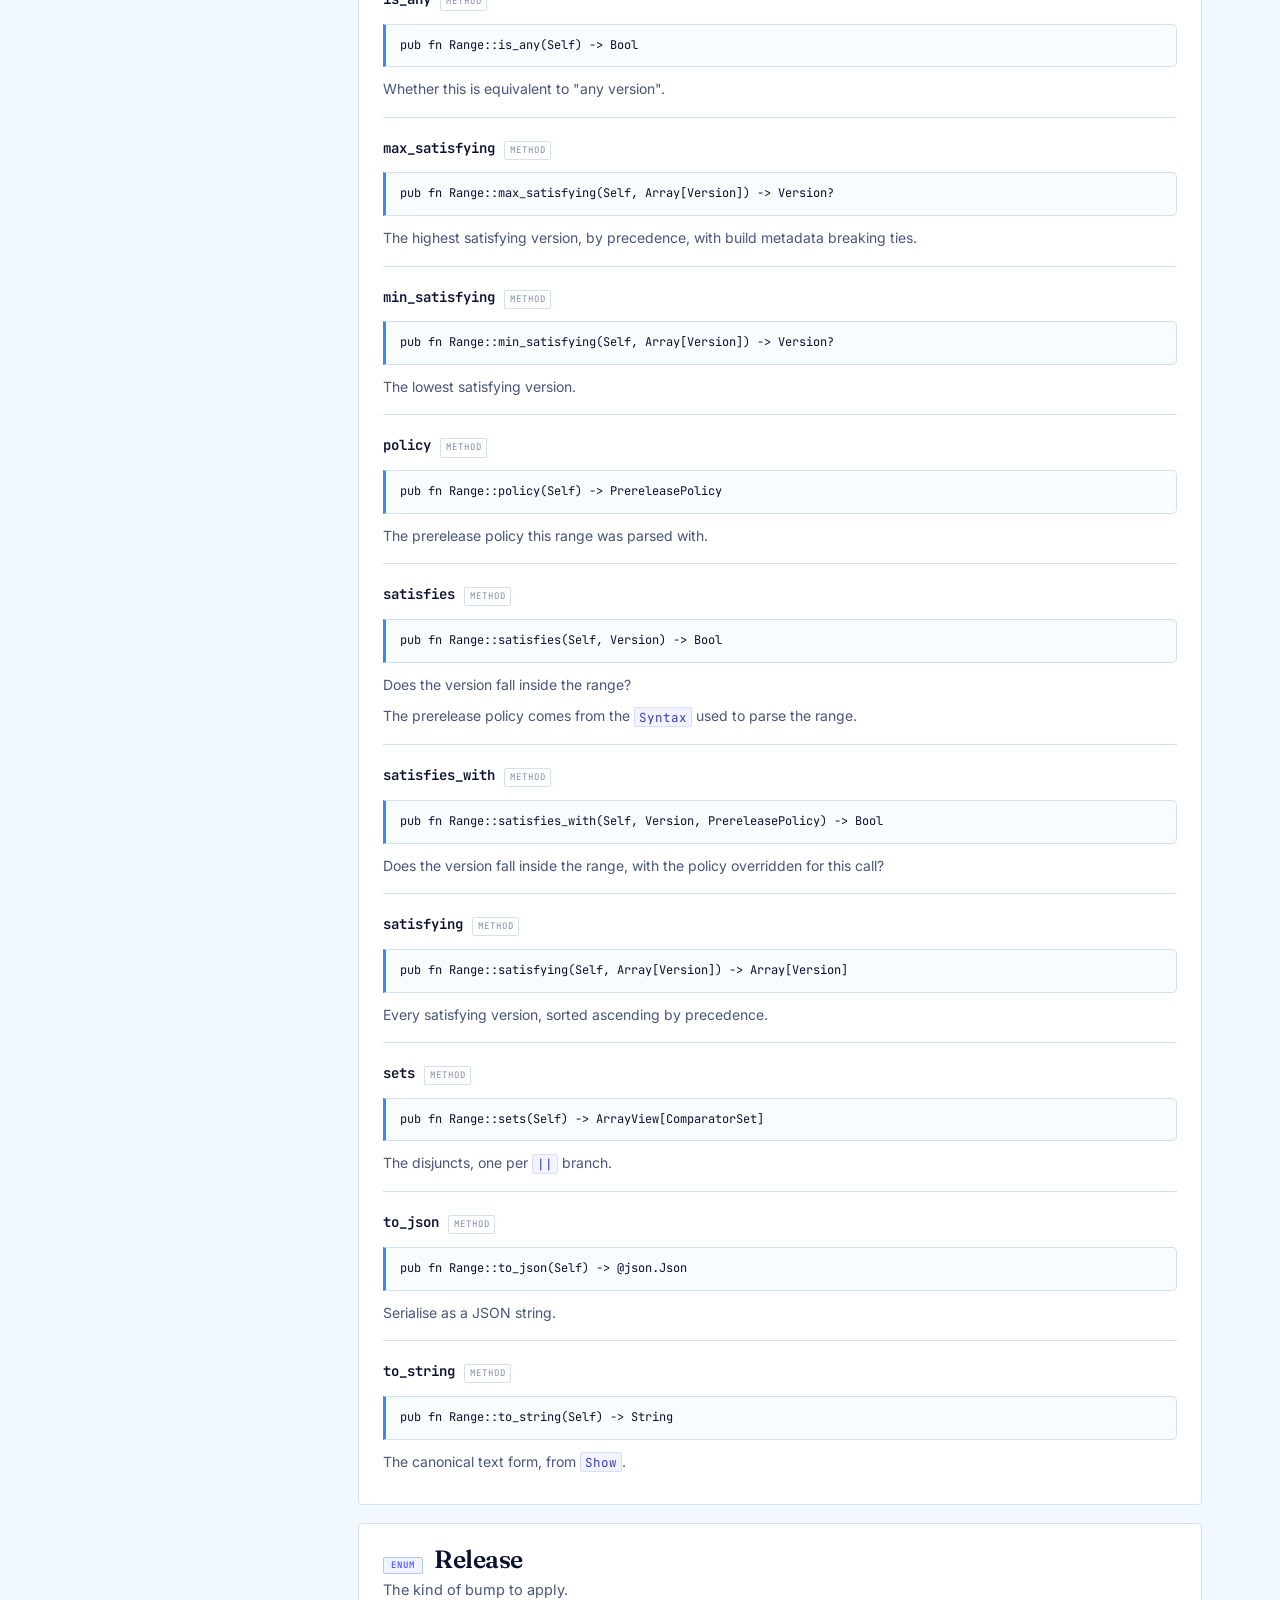
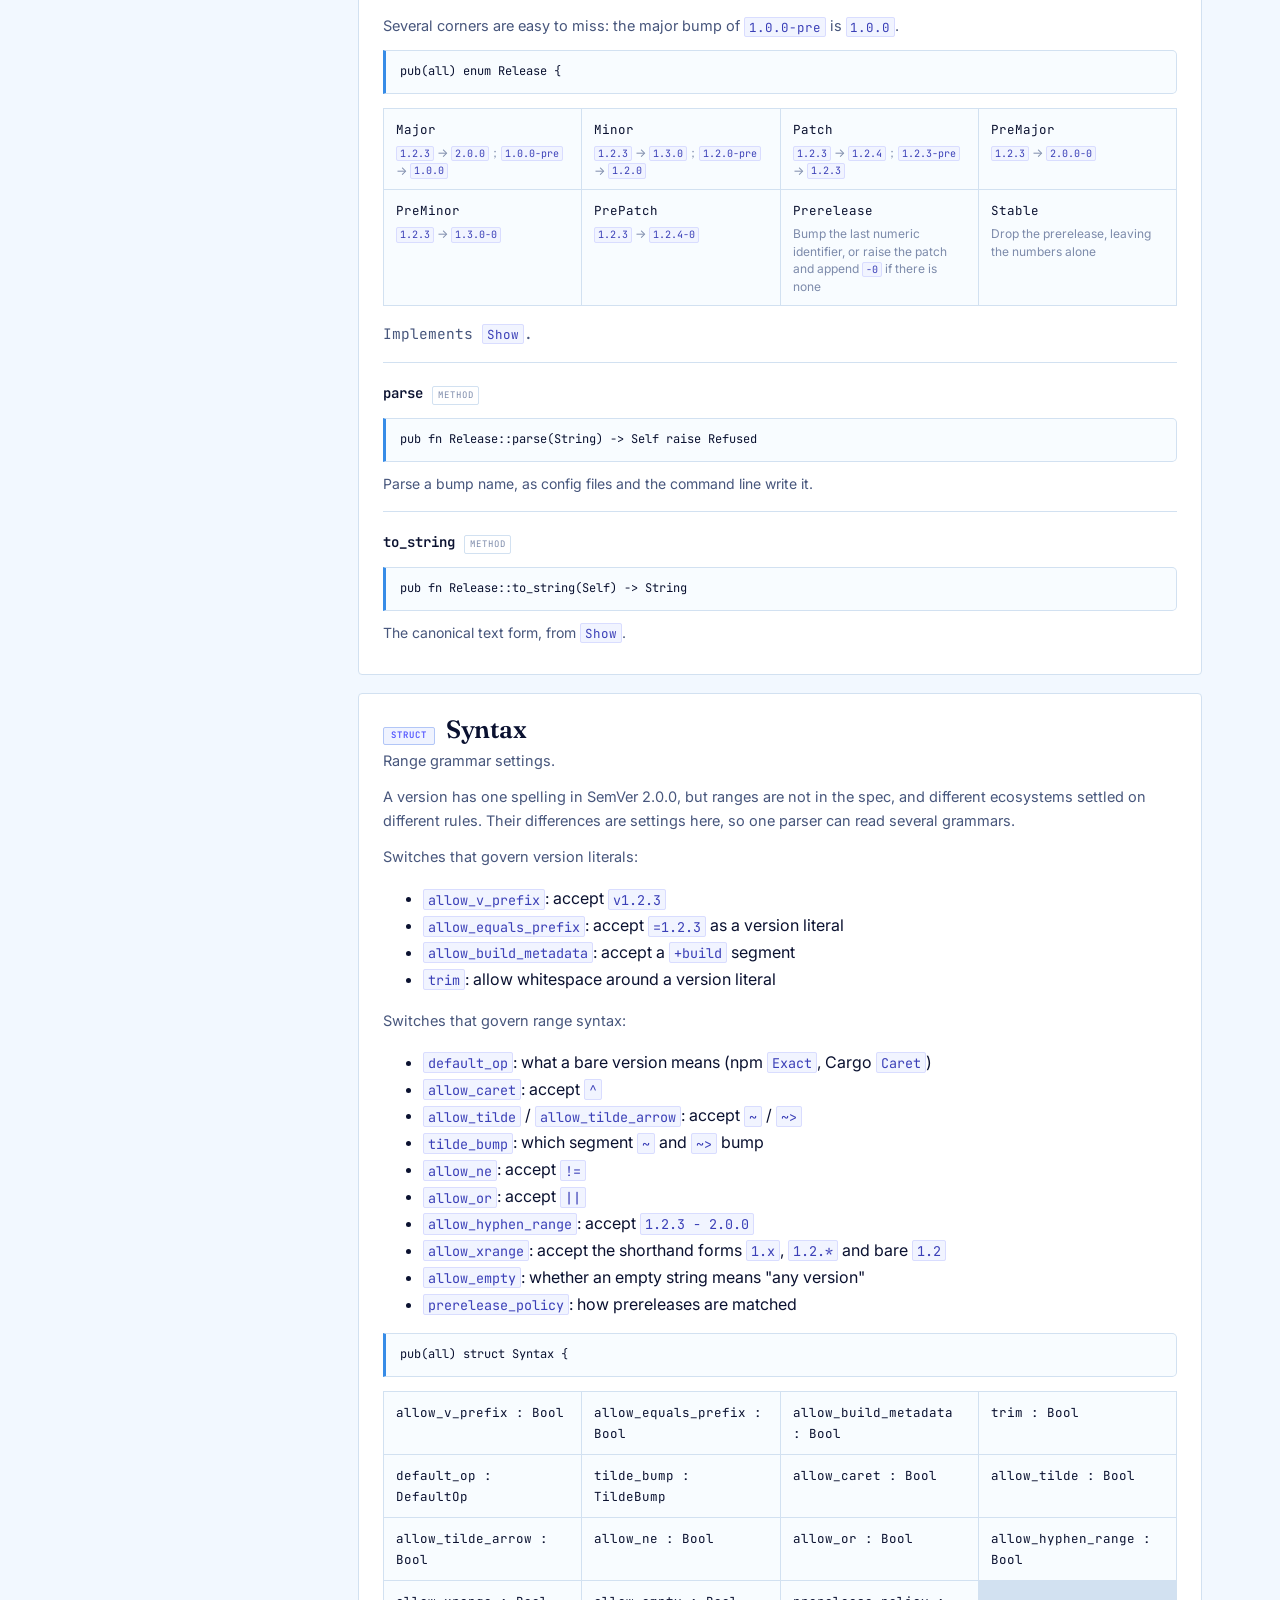
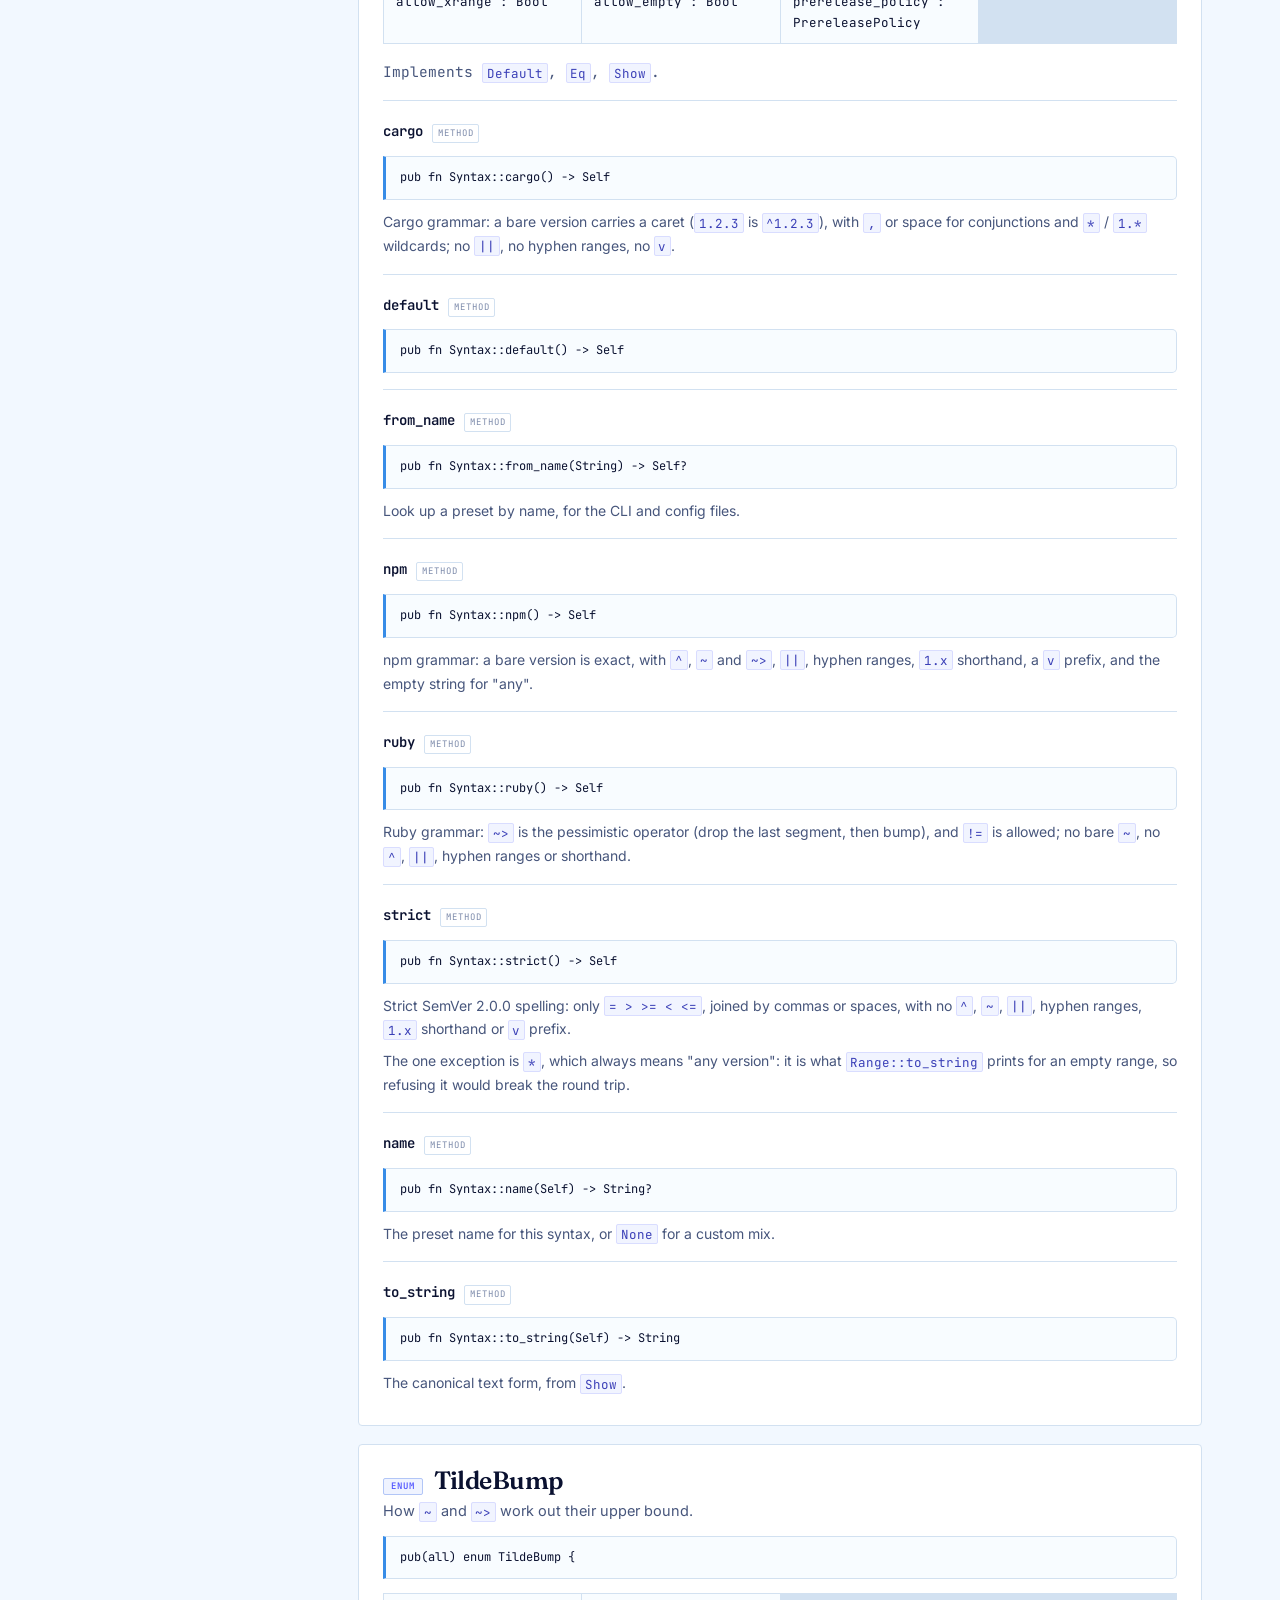
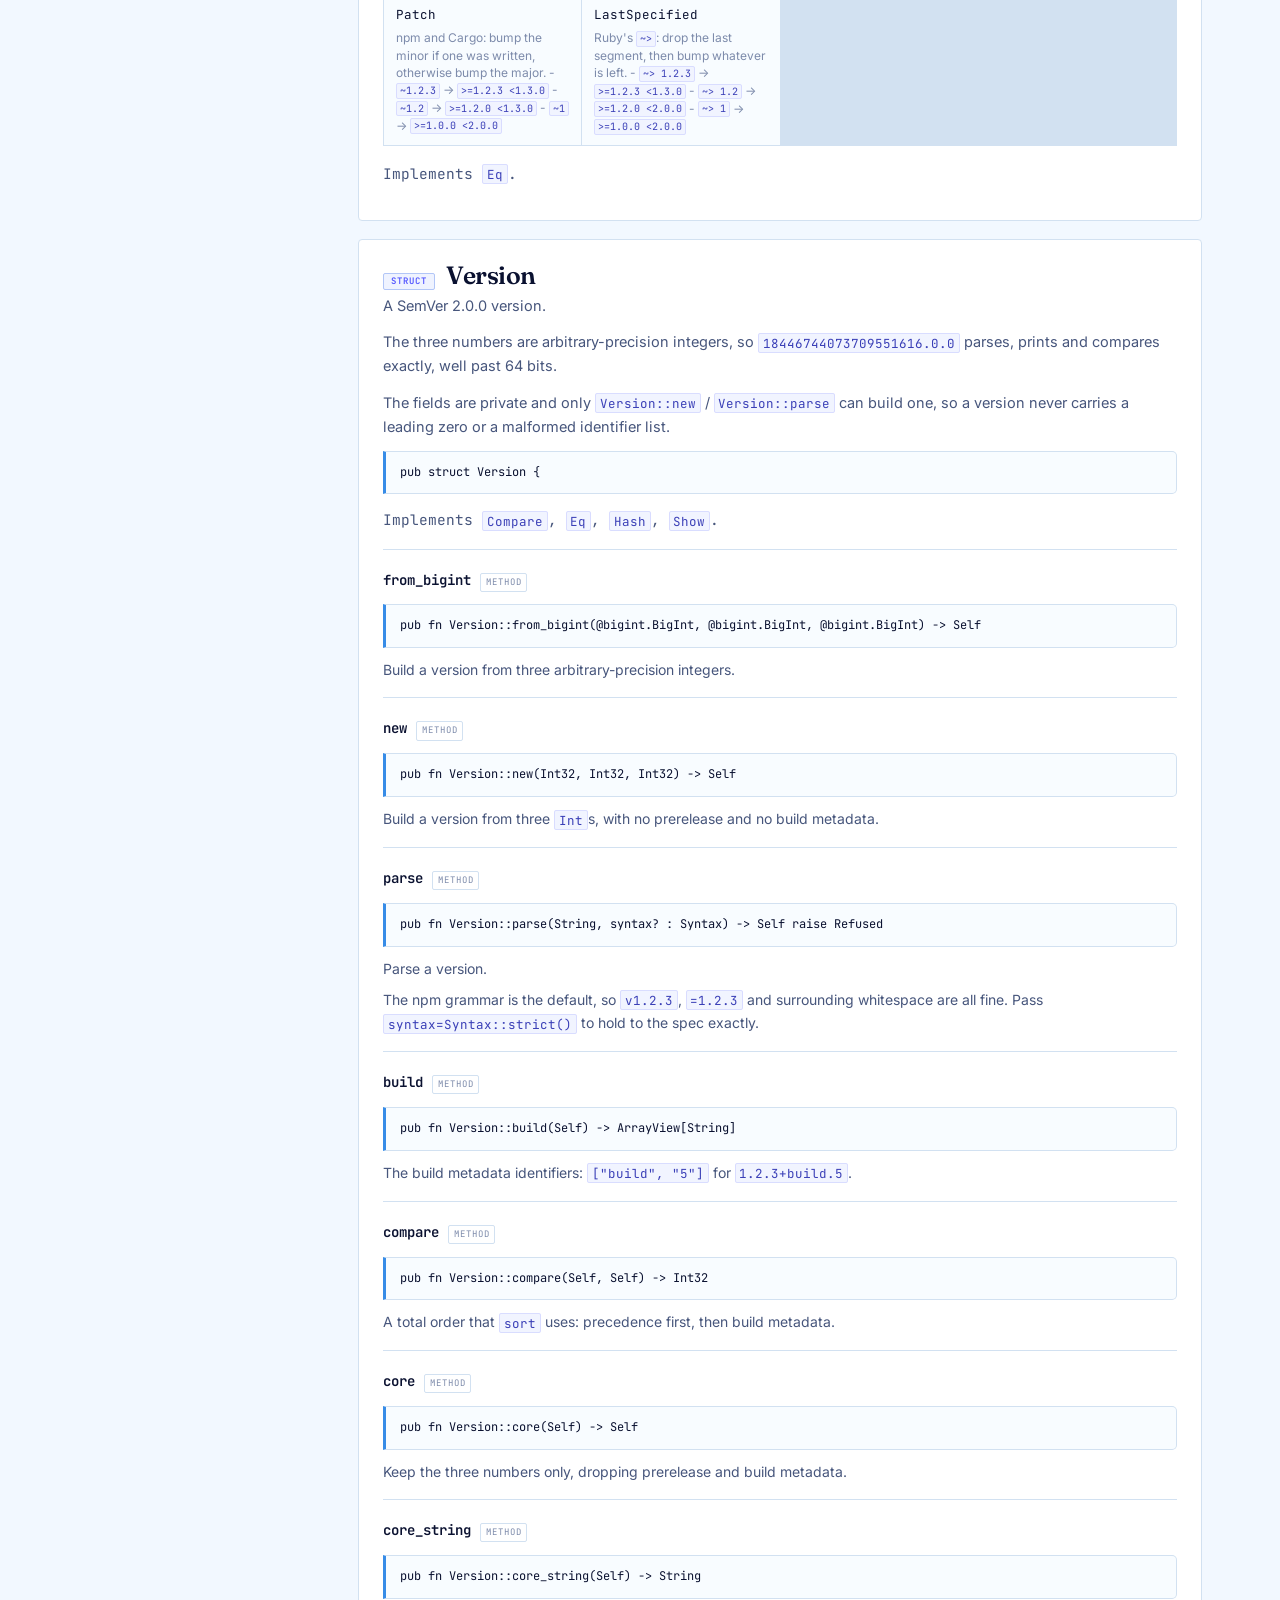
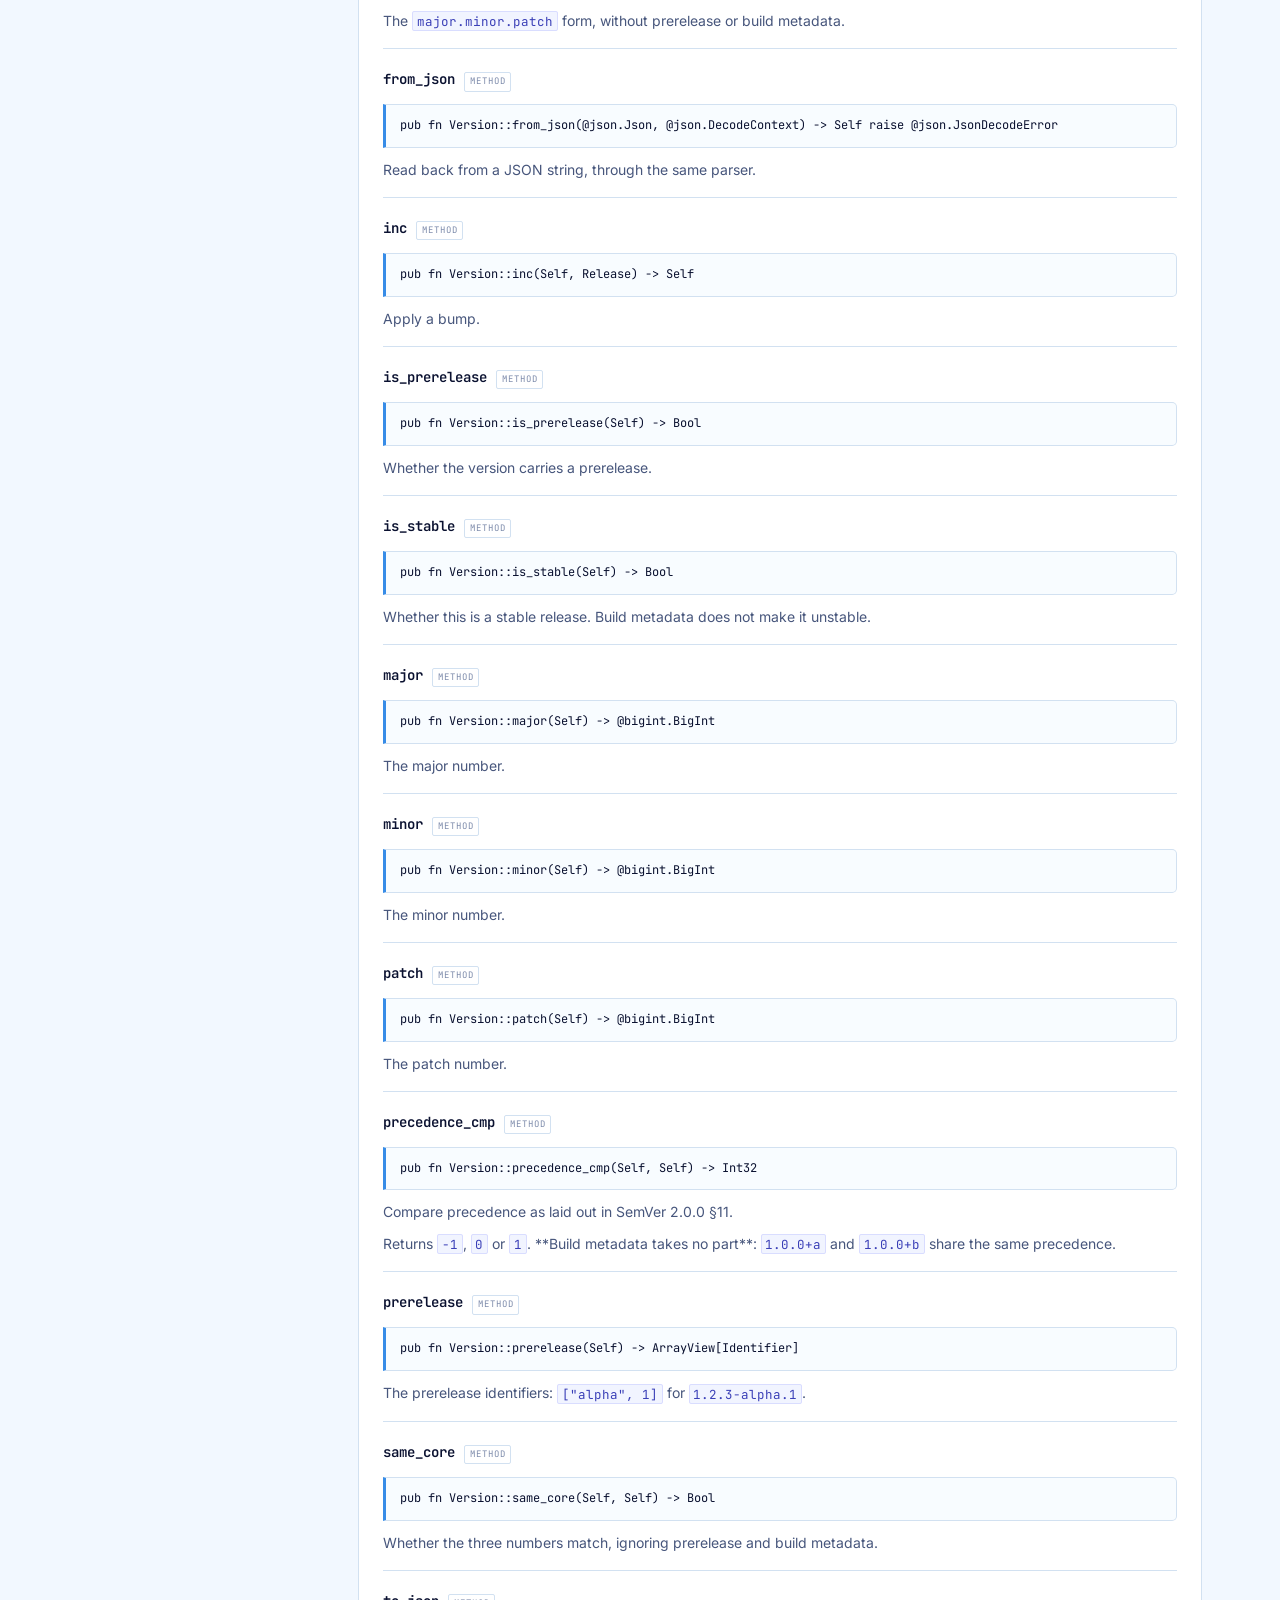
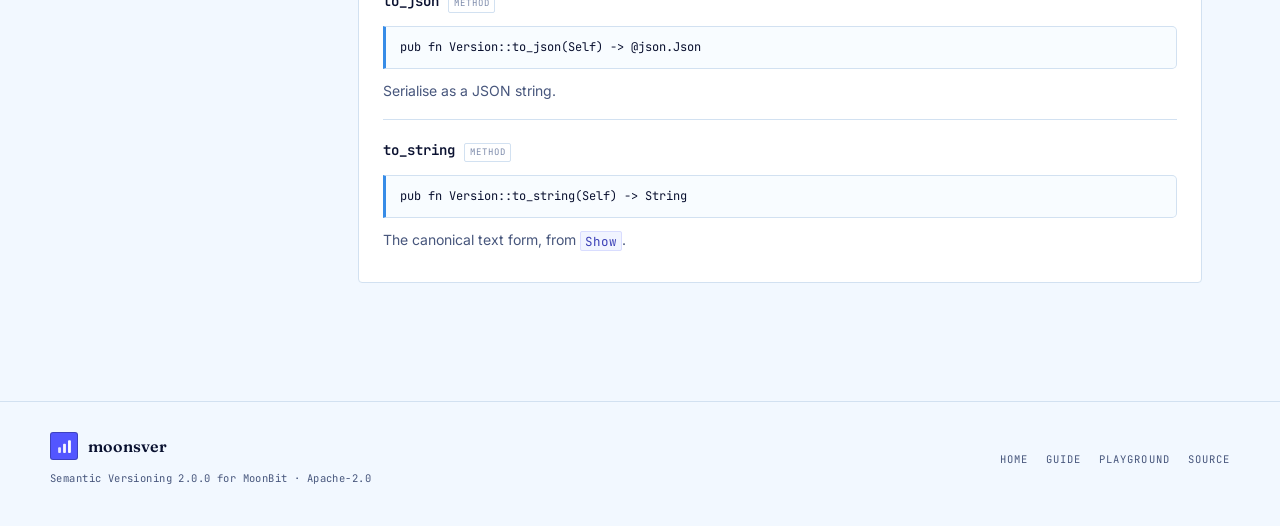
==== commit 46192757: "chore(moonsver): moonsver 0.2.1, with its dependencies at their latest. Signed-off-by: Leo Cheng (he" ====
--- a/docs/api.html
+++ b/docs/api.html
@@ -76,23 +76,23 @@
 <h2>Errors <span class="count">1</span></h2>
 <p>One error type, raised by every parser.</p>
 <div class="type-card" id="moonsver-refused"><h3><span class="kind">suberror</span>Refused<a class="anchor-link" href="#moonsver-refused">#</a></h3><p>Why a version or a range was refused, and where.</p><p><code>at</code> is the zero-based character index of the first offending character, or the input's length when it ended early; the message says what was expected.</p><pre class="sig">pub(all) suberror Refused {</pre><ul class="variants"><li>Empty(at~ : Int32, String)<small>Empty input where the grammar wants a version or a range.</small></li><li>Unexpected(at~ : Int32, String)<small>A character that does not belong where it stands.</small></li><li>Truncated(at~ : Int32, String)<small>The input ended partway through.</small></li><li>Number(at~ : Int32, String)<small>A numeric component that is not a number.</small></li><li>LeadingZero(at~ : Int32, String)<small>A numeric component, or a numeric prerelease identifier, with a leading zero
-(SemVer 2.0.0 §2, §9).</small></li><li>EmptyIdentifier(at~ : Int32, String)<small>An empty identifier, as in <code>1.0.0-</code> or <code>1.0.0-a..b</code>.</small></li><li>Identifier(at~ : Int32, String)<small>An identifier with characters §9 and §10 do not allow.</small></li><li>Unsupported(at~ : Int32, String)<small>A spelling the chosen <code>Syntax</code> does not accept.</small></li><li>Range(at~ : Int32, String)<small>A range that does not hang together, such as a concrete part after a wildcard.</small></li></ul><p class="impls">Implements <code>Show</code>.</p><div class="member"><div class="mhead"><span class="mname">at</span><span class="mk">method</span><a class="anchor-link" href="#moonsver-refused-at">#</a></div><pre class="sig">pub fn Refused::at(Self) -&gt; Int32</pre><p>Where the input went wrong.</p></div><div class="member"><div class="mhead"><span class="mname">message</span><span class="mk">method</span><a class="anchor-link" href="#moonsver-refused-message">#</a></div><pre class="sig">pub fn Refused::message(Self) -&gt; String</pre><p>What was wrong, in words.</p></div><div class="member"><div class="mhead"><span class="mname">to_string</span><span class="mk">method</span><a class="anchor-link" href="#moonsver-refused-to_string">#</a></div><pre class="sig">pub fn Refused::to_string(Self) -&gt; String</pre><p>The canonical text form, from <code>Show</code>.</p></div></div>
+(SemVer 2.0.0 §2, §9).</small></li><li>EmptyIdentifier(at~ : Int32, String)<small>An empty identifier, as in <code>1.0.0-</code> or <code>1.0.0-a..b</code>.</small></li><li>Identifier(at~ : Int32, String)<small>An identifier with characters §9 and §10 do not allow.</small></li><li>Unsupported(at~ : Int32, String)<small>A spelling the chosen <code>Syntax</code> does not accept.</small></li><li>Range(at~ : Int32, String)<small>A range that does not hang together, such as a concrete part after a wildcard.</small></li></ul><p class="impls">Implements <code>Show</code>.</p><div class="member" id="moonsver-refused-at"><div class="mhead"><span class="mname">at</span><span class="mk">method</span><a class="anchor-link" href="#moonsver-refused-at">#</a></div><pre class="sig">pub fn Refused::at(Self) -&gt; Int32</pre><p>Where the input went wrong.</p></div><div class="member" id="moonsver-refused-message"><div class="mhead"><span class="mname">message</span><span class="mk">method</span><a class="anchor-link" href="#moonsver-refused-message">#</a></div><pre class="sig">pub fn Refused::message(Self) -&gt; String</pre><p>What was wrong, in words.</p></div><div class="member" id="moonsver-refused-to_string"><div class="mhead"><span class="mname">to_string</span><span class="mk">method</span><a class="anchor-link" href="#moonsver-refused-to_string">#</a></div><pre class="sig">pub fn Refused::to_string(Self) -&gt; String</pre><p>The canonical text form, from <code>Show</code>.</p></div></div>
 <section class="ref-group" id="g-types">
 <h2>Types <span class="count">11</span></h2>
 <p>The values the package works with.</p>
-<div class="type-card" id="moonsver-comparator"><h3><span class="kind">struct</span>Comparator<a class="anchor-link" href="#moonsver-comparator">#</a></h3><p>One comparator: an operator and a full version.</p><p>Build metadata is dropped from comparators (<code>&gt;=1.2.3+build</code> is <code>&gt;=1.2.3</code>), since it takes no part in precedence.</p><pre class="sig">pub(all) struct Comparator {</pre><ul class="variants"><li>op : Op</li><li>version : Version</li></ul><p class="impls">Implements <code>Eq</code>, <code>Show</code>.</p><div class="member"><div class="mhead"><span class="mname">to_string</span><span class="mk">method</span><a class="anchor-link" href="#moonsver-comparator-to_string">#</a></div><pre class="sig">pub fn Comparator::to_string(Self) -&gt; String</pre><p>The canonical text form, from <code>Show</code>.</p></div></div>
-<div class="type-card" id="moonsver-comparatorset"><h3><span class="kind">struct</span>ComparatorSet<a class="anchor-link" href="#moonsver-comparatorset">#</a></h3><p>A conjunction (AND) of comparators. An empty list means "any version".</p><pre class="sig">pub(all) struct ComparatorSet {</pre><ul class="variants"><li>comparators : Array[Comparator]</li></ul><p class="impls">Implements <code>Eq</code>, <code>Show</code>.</p><div class="member"><div class="mhead"><span class="mname">to_string</span><span class="mk">method</span><a class="anchor-link" href="#moonsver-comparatorset-to_string">#</a></div><pre class="sig">pub fn ComparatorSet::to_string(Self) -&gt; String</pre><p>The canonical text form, from <code>Show</code>.</p></div></div>
+<div class="type-card" id="moonsver-comparator"><h3><span class="kind">struct</span>Comparator<a class="anchor-link" href="#moonsver-comparator">#</a></h3><p>One comparator: an operator and a full version.</p><p>Build metadata is dropped from comparators (<code>&gt;=1.2.3+build</code> is <code>&gt;=1.2.3</code>), since it takes no part in precedence.</p><pre class="sig">pub(all) struct Comparator {</pre><ul class="variants"><li>op : Op</li><li>version : Version</li></ul><p class="impls">Implements <code>Eq</code>, <code>Show</code>.</p><div class="member" id="moonsver-comparator-to_string"><div class="mhead"><span class="mname">to_string</span><span class="mk">method</span><a class="anchor-link" href="#moonsver-comparator-to_string">#</a></div><pre class="sig">pub fn Comparator::to_string(Self) -&gt; String</pre><p>The canonical text form, from <code>Show</code>.</p></div></div>
+<div class="type-card" id="moonsver-comparatorset"><h3><span class="kind">struct</span>ComparatorSet<a class="anchor-link" href="#moonsver-comparatorset">#</a></h3><p>A conjunction (AND) of comparators. An empty list means "any version".</p><pre class="sig">pub(all) struct ComparatorSet {</pre><ul class="variants"><li>comparators : Array[Comparator]</li></ul><p class="impls">Implements <code>Eq</code>, <code>Show</code>.</p><div class="member" id="moonsver-comparatorset-to_string"><div class="mhead"><span class="mname">to_string</span><span class="mk">method</span><a class="anchor-link" href="#moonsver-comparatorset-to_string">#</a></div><pre class="sig">pub fn ComparatorSet::to_string(Self) -&gt; String</pre><p>The canonical text form, from <code>Show</code>.</p></div></div>
 <div class="type-card" id="moonsver-defaultop"><h3><span class="kind">enum</span>DefaultOp<a class="anchor-link" href="#moonsver-defaultop">#</a></h3><p>What a bare version means when no operator is given.</p><pre class="sig">pub(all) enum DefaultOp {</pre><ul class="variants"><li>Exact<small>Exact: <code>1.2.3</code> means <code>=1.2.3</code>, which is how npm and Ruby read it.</small></li><li>Caret<small>Caret: <code>1.2.3</code> means <code>^1.2.3</code>, Cargo's default.</small></li><li>Tilde<small>Tilde: <code>1.2.3</code> means <code>~1.2.3</code>.</small></li></ul><p class="impls">Implements <code>Eq</code>.</p></div>
-<div class="type-card" id="moonsver-identifier"><h3><span class="kind">enum</span>Identifier<a class="anchor-link" href="#moonsver-identifier">#</a></h3><p>A version identifier.</p><p>SemVer 2.0.0 allows two kinds of identifier: all digits, or a string drawn from <code>[0-9A-Za-z-]</code>. Numeric ones are held as arbitrary-precision integers, so a value such as <code>18446744073709551616</code> does not overflow.</p><pre class="sig">pub(all) enum Identifier {</pre><ul class="variants"><li>Num(@bigint.BigInt)<small>A numeric identifier, normalised to carry no leading zeroes.</small></li><li>Alpha(String)<small>An alphanumeric identifier, kept verbatim.</small></li></ul><p class="impls">Implements <code>Compare</code>, <code>Eq</code>, <code>Hash</code>, <code>Show</code>.</p><div class="member"><div class="mhead"><span class="mname">alpha</span><span class="mk">method</span><a class="anchor-link" href="#moonsver-identifier-alpha">#</a></div><pre class="sig">pub fn Identifier::alpha(String) -&gt; Self</pre></div><div class="member"><div class="mhead"><span class="mname">as_bigint</span><span class="mk">method</span><a class="anchor-link" href="#moonsver-identifier-as_bigint">#</a></div><pre class="sig">pub fn Identifier::as_bigint(Self) -&gt; @bigint.BigInt?</pre><p>The integer value, or <code>None</code> for an alphanumeric identifier.</p></div><div class="member"><div class="mhead"><span class="mname">as_int</span><span class="mk">method</span><a class="anchor-link" href="#moonsver-identifier-as_int">#</a></div><pre class="sig">pub fn Identifier::as_int(Self) -&gt; Int32?</pre><p>The value as an <code>Int</code>, or <code>None</code> if it is alphanumeric or out of range.</p></div><div class="member"><div class="mhead"><span class="mname">compare</span><span class="mk">method</span><a class="anchor-link" href="#moonsver-identifier-compare">#</a></div><pre class="sig">pub fn Identifier::compare(Self, Self) -&gt; Int32</pre><p>A total order that <code>sort</code> uses: precedence first, then build metadata.</p></div><div class="member"><div class="mhead"><span class="mname">is_numeric</span><span class="mk">method</span><a class="anchor-link" href="#moonsver-identifier-is_numeric">#</a></div><pre class="sig">pub fn Identifier::is_numeric(Self) -&gt; Bool</pre></div><div class="member"><div class="mhead"><span class="mname">numeric</span><span class="mk">method</span><a class="anchor-link" href="#moonsver-identifier-numeric">#</a></div><pre class="sig">pub fn Identifier::numeric(Int32) -&gt; Self</pre></div><div class="member"><div class="mhead"><span class="mname">to_string</span><span class="mk">method</span><a class="anchor-link" href="#moonsver-identifier-to_string">#</a></div><pre class="sig">pub fn Identifier::to_string(Self) -&gt; String</pre><p>The canonical text form, from <code>Show</code>.</p></div></div>
-<div class="type-card" id="moonsver-op"><h3><span class="kind">enum</span>Op<a class="anchor-link" href="#moonsver-op">#</a></h3><p>A comparison operator.</p><pre class="sig">pub(all) enum Op {</pre><ul class="variants"><li>Eq<small>Equals <code>=</code></small></li><li>Ne<small>Not equal <code>!=</code>, which only grammars such as <code>Syntax::ruby()</code> accept</small></li><li>Gt<small>Greater than <code>&gt;</code></small></li><li>Ge<small>Greater than or equal <code>&gt;=</code></small></li><li>Lt<small>Less than <code>&lt;</code></small></li><li>Le<small>Less than or equal <code>&lt;=</code></small></li></ul><p class="impls">Implements <code>Eq</code>, <code>Show</code>.</p><div class="member"><div class="mhead"><span class="mname">to_string</span><span class="mk">method</span><a class="anchor-link" href="#moonsver-op-to_string">#</a></div><pre class="sig">pub fn Op::to_string(Self) -&gt; String</pre><p>The canonical text form, from <code>Show</code>.</p></div></div>
+<div class="type-card" id="moonsver-identifier"><h3><span class="kind">enum</span>Identifier<a class="anchor-link" href="#moonsver-identifier">#</a></h3><p>A version identifier.</p><p>SemVer 2.0.0 allows two kinds of identifier: all digits, or a string drawn from <code>[0-9A-Za-z-]</code>. Numeric ones are held as arbitrary-precision integers, so a value such as <code>18446744073709551616</code> does not overflow.</p><pre class="sig">pub(all) enum Identifier {</pre><ul class="variants"><li>Num(@bigint.BigInt)<small>A numeric identifier, normalised to carry no leading zeroes.</small></li><li>Alpha(String)<small>An alphanumeric identifier, kept verbatim.</small></li></ul><p class="impls">Implements <code>Compare</code>, <code>Eq</code>, <code>Hash</code>, <code>Show</code>.</p><div class="member" id="moonsver-identifier-alpha"><div class="mhead"><span class="mname">alpha</span><span class="mk">method</span><a class="anchor-link" href="#moonsver-identifier-alpha">#</a></div><pre class="sig">pub fn Identifier::alpha(String) -&gt; Self</pre></div><div class="member" id="moonsver-identifier-as_bigint"><div class="mhead"><span class="mname">as_bigint</span><span class="mk">method</span><a class="anchor-link" href="#moonsver-identifier-as_bigint">#</a></div><pre class="sig">pub fn Identifier::as_bigint(Self) -&gt; @bigint.BigInt?</pre><p>The integer value, or <code>None</code> for an alphanumeric identifier.</p></div><div class="member" id="moonsver-identifier-as_int"><div class="mhead"><span class="mname">as_int</span><span class="mk">method</span><a class="anchor-link" href="#moonsver-identifier-as_int">#</a></div><pre class="sig">pub fn Identifier::as_int(Self) -&gt; Int32?</pre><p>The value as an <code>Int</code>, or <code>None</code> if it is alphanumeric or out of range.</p></div><div class="member" id="moonsver-identifier-compare"><div class="mhead"><span class="mname">compare</span><span class="mk">method</span><a class="anchor-link" href="#moonsver-identifier-compare">#</a></div><pre class="sig">pub fn Identifier::compare(Self, Self) -&gt; Int32</pre><p>A total order that <code>sort</code> uses: precedence first, then build metadata.</p></div><div class="member" id="moonsver-identifier-is_numeric"><div class="mhead"><span class="mname">is_numeric</span><span class="mk">method</span><a class="anchor-link" href="#moonsver-identifier-is_numeric">#</a></div><pre class="sig">pub fn Identifier::is_numeric(Self) -&gt; Bool</pre></div><div class="member" id="moonsver-identifier-numeric"><div class="mhead"><span class="mname">numeric</span><span class="mk">method</span><a class="anchor-link" href="#moonsver-identifier-numeric">#</a></div><pre class="sig">pub fn Identifier::numeric(Int32) -&gt; Self</pre></div><div class="member" id="moonsver-identifier-to_string"><div class="mhead"><span class="mname">to_string</span><span class="mk">method</span><a class="anchor-link" href="#moonsver-identifier-to_string">#</a></div><pre class="sig">pub fn Identifier::to_string(Self) -&gt; String</pre><p>The canonical text form, from <code>Show</code>.</p></div></div>
+<div class="type-card" id="moonsver-op"><h3><span class="kind">enum</span>Op<a class="anchor-link" href="#moonsver-op">#</a></h3><p>A comparison operator.</p><pre class="sig">pub(all) enum Op {</pre><ul class="variants"><li>Eq<small>Equals <code>=</code></small></li><li>Ne<small>Not equal <code>!=</code>, which only grammars such as <code>Syntax::ruby()</code> accept</small></li><li>Gt<small>Greater than <code>&gt;</code></small></li><li>Ge<small>Greater than or equal <code>&gt;=</code></small></li><li>Lt<small>Less than <code>&lt;</code></small></li><li>Le<small>Less than or equal <code>&lt;=</code></small></li></ul><p class="impls">Implements <code>Eq</code>, <code>Show</code>.</p><div class="member" id="moonsver-op-to_string"><div class="mhead"><span class="mname">to_string</span><span class="mk">method</span><a class="anchor-link" href="#moonsver-op-to_string">#</a></div><pre class="sig">pub fn Op::to_string(Self) -&gt; String</pre><p>The canonical text form, from <code>Show</code>.</p></div></div>
 <div class="type-card" id="moonsver-prereleasepolicy"><h3><span class="kind">enum</span>PrereleasePolicy<a class="anchor-link" href="#moonsver-prereleasepolicy">#</a></h3><p>How prereleases are matched against a range.</p><p>The spec only orders prereleases against each other; it says nothing about how a range should treat them, so every ecosystem settled on its own convention.</p><pre class="sig">pub(all) enum PrereleasePolicy {</pre><ul class="variants"><li>SameTuple<small>The npm and Cargo convention: a prerelease can only satisfy a set when some
 comparator carries a prerelease with the same <code>major.minor.patch</code>.
 
 So <code>&gt;=1.2.3-alpha</code> takes <code>1.2.3-beta</code> but not <code>1.2.4-beta</code>, and <code>*</code> takes no
 prerelease at all.</small></li><li>Always<small>Treat prereleases as ordinary versions (npm's <code>includePrerelease</code>).</small></li><li>Never<small>Prereleases never match anything, for when only stable releases will do.</small></li></ul><p class="impls">Implements <code>Eq</code>.</p></div>
-<div class="type-card" id="moonsver-range"><h3><span class="kind">struct</span>Range<a class="anchor-link" href="#moonsver-range">#</a></h3><p>A version range: a disjunction (OR) of comparator sets.</p><p>A <code>Range</code> is the parsed, normalised structure rather than the original string. <code>^1.2.3</code>, for instance, becomes the set <code>&gt;=1.2.3</code>, <code>&lt;2.0.0</code>.</p><pre class="sig">pub struct Range {</pre><p class="impls">Implements <code>Eq</code>, <code>Show</code>.</p><div class="member"><div class="mhead"><span class="mname">any</span><span class="mk">method</span><a class="anchor-link" href="#moonsver-range-any">#</a></div><pre class="sig">pub fn Range::any() -&gt; Self</pre><p>A range matching any stable version, the same as <code>*</code>.</p></div><div class="member"><div class="mhead"><span class="mname">parse</span><span class="mk">method</span><a class="anchor-link" href="#moonsver-range-parse">#</a></div><pre class="sig">pub fn Range::parse(String, syntax? : Syntax) -&gt; Self raise Refused</pre><p>Parse a version range.</p><p>npm's grammar is the default; pass <code>syntax=</code> for Cargo, Ruby or strict.</p></div><div class="member"><div class="mhead"><span class="mname">from_json</span><span class="mk">method</span><a class="anchor-link" href="#moonsver-range-from_json">#</a></div><pre class="sig">pub fn Range::from_json(@json.Json, @json.JsonPath) -&gt; Self raise @json.JsonDecodeError</pre><p>Read back from a JSON string, through the same parser.</p></div><div class="member"><div class="mhead"><span class="mname">is_any</span><span class="mk">method</span><a class="anchor-link" href="#moonsver-range-is_any">#</a></div><pre class="sig">pub fn Range::is_any(Self) -&gt; Bool</pre><p>Whether this is equivalent to "any version".</p></div><div class="member"><div class="mhead"><span class="mname">max_satisfying</span><span class="mk">method</span><a class="anchor-link" href="#moonsver-range-max_satisfying">#</a></div><pre class="sig">pub fn Range::max_satisfying(Self, Array[Version]) -&gt; Version?</pre><p>The highest satisfying version, by precedence, with build metadata breaking ties.</p></div><div class="member"><div class="mhead"><span class="mname">min_satisfying</span><span class="mk">method</span><a class="anchor-link" href="#moonsver-range-min_satisfying">#</a></div><pre class="sig">pub fn Range::min_satisfying(Self, Array[Version]) -&gt; Version?</pre><p>The lowest satisfying version.</p></div><div class="member"><div class="mhead"><span class="mname">policy</span><span class="mk">method</span><a class="anchor-link" href="#moonsver-range-policy">#</a></div><pre class="sig">pub fn Range::policy(Self) -&gt; PrereleasePolicy</pre><p>The prerelease policy this range was parsed with.</p></div><div class="member"><div class="mhead"><span class="mname">satisfies</span><span class="mk">method</span><a class="anchor-link" href="#moonsver-range-satisfies">#</a></div><pre class="sig">pub fn Range::satisfies(Self, Version) -&gt; Bool</pre><p>Does the version fall inside the range?</p><p>The prerelease policy comes from the <code>Syntax</code> used to parse the range.</p></div><div class="member"><div class="mhead"><span class="mname">satisfies_with</span><span class="mk">method</span><a class="anchor-link" href="#moonsver-range-satisfies_with">#</a></div><pre class="sig">pub fn Range::satisfies_with(Self, Version, PrereleasePolicy) -&gt; Bool</pre><p>Does the version fall inside the range, with the policy overridden for this call?</p></div><div class="member"><div class="mhead"><span class="mname">satisfying</span><span class="mk">method</span><a class="anchor-link" href="#moonsver-range-satisfying">#</a></div><pre class="sig">pub fn Range::satisfying(Self, Array[Version]) -&gt; Array[Version]</pre><p>Every satisfying version, sorted ascending by precedence.</p></div><div class="member"><div class="mhead"><span class="mname">sets</span><span class="mk">method</span><a class="anchor-link" href="#moonsver-range-sets">#</a></div><pre class="sig">pub fn Range::sets(Self) -&gt; ArrayView[ComparatorSet]</pre><p>The disjuncts, one per <code>||</code> branch.</p></div><div class="member"><div class="mhead"><span class="mname">to_json</span><span class="mk">method</span><a class="anchor-link" href="#moonsver-range-to_json">#</a></div><pre class="sig">pub fn Range::to_json(Self) -&gt; @json.Json</pre><p>Serialise as a JSON string.</p></div><div class="member"><div class="mhead"><span class="mname">to_string</span><span class="mk">method</span><a class="anchor-link" href="#moonsver-range-to_string">#</a></div><pre class="sig">pub fn Range::to_string(Self) -&gt; String</pre><p>The canonical text form, from <code>Show</code>.</p></div></div>
-<div class="type-card" id="moonsver-release"><h3><span class="kind">enum</span>Release<a class="anchor-link" href="#moonsver-release">#</a></h3><p>The kind of bump to apply.</p><p>Several corners are easy to miss: the major bump of <code>1.0.0-pre</code> is <code>1.0.0</code>.</p><pre class="sig">pub(all) enum Release {</pre><ul class="variants"><li>Major<small><code>1.2.3</code> → <code>2.0.0</code>；<code>1.0.0-pre</code> → <code>1.0.0</code></small></li><li>Minor<small><code>1.2.3</code> → <code>1.3.0</code>；<code>1.2.0-pre</code> → <code>1.2.0</code></small></li><li>Patch<small><code>1.2.3</code> → <code>1.2.4</code>；<code>1.2.3-pre</code> → <code>1.2.3</code></small></li><li>PreMajor<small><code>1.2.3</code> → <code>2.0.0-0</code></small></li><li>PreMinor<small><code>1.2.3</code> → <code>1.3.0-0</code></small></li><li>PrePatch<small><code>1.2.3</code> → <code>1.2.4-0</code></small></li><li>Prerelease<small>Bump the last numeric identifier, or raise the patch and append <code>-0</code> if there is none</small></li><li>Stable<small>Drop the prerelease, leaving the numbers alone</small></li></ul><p class="impls">Implements <code>Show</code>.</p><div class="member"><div class="mhead"><span class="mname">parse</span><span class="mk">method</span><a class="anchor-link" href="#moonsver-release-parse">#</a></div><pre class="sig">pub fn Release::parse(String) -&gt; Self raise Refused</pre><p>Parse a bump name, as config files and the command line write it.</p></div><div class="member"><div class="mhead"><span class="mname">to_string</span><span class="mk">method</span><a class="anchor-link" href="#moonsver-release-to_string">#</a></div><pre class="sig">pub fn Release::to_string(Self) -&gt; String</pre><p>The canonical text form, from <code>Show</code>.</p></div></div>
-<div class="type-card" id="moonsver-syntax"><h3><span class="kind">struct</span>Syntax<a class="anchor-link" href="#moonsver-syntax">#</a></h3><p>Range grammar settings.</p><p>A version has one spelling in SemVer 2.0.0, but ranges are not in the spec, and different ecosystems settled on different rules. Their differences are settings here, so one parser can read several grammars.</p><p>Switches that govern version literals:</p><ul><li><code>allow_v_prefix</code>: accept <code>v1.2.3</code></li><li><code>allow_equals_prefix</code>: accept <code>=1.2.3</code> as a version literal</li><li><code>allow_build_metadata</code>: accept a <code>+build</code> segment</li><li><code>trim</code>: allow whitespace around a version literal</li></ul><p>Switches that govern range syntax:</p><ul><li><code>default_op</code>: what a bare version means (npm <code>Exact</code>, Cargo <code>Caret</code>)</li><li><code>allow_caret</code>: accept <code>^</code></li><li><code>allow_tilde</code> / <code>allow_tilde_arrow</code>: accept <code>~</code> / <code>~&gt;</code></li><li><code>tilde_bump</code>: which segment <code>~</code> and <code>~&gt;</code> bump</li><li><code>allow_ne</code>: accept <code>!=</code></li><li><code>allow_or</code>: accept <code>||</code></li><li><code>allow_hyphen_range</code>: accept <code>1.2.3 - 2.0.0</code></li><li><code>allow_xrange</code>: accept the shorthand forms <code>1.x</code>, <code>1.2.*</code> and bare <code>1.2</code></li><li><code>allow_empty</code>: whether an empty string means "any version"</li><li><code>prerelease_policy</code>: how prereleases are matched</li></ul><pre class="sig">pub(all) struct Syntax {</pre><ul class="variants"><li>allow_v_prefix : Bool</li><li>allow_equals_prefix : Bool</li><li>allow_build_metadata : Bool</li><li>trim : Bool</li><li>default_op : DefaultOp</li><li>tilde_bump : TildeBump</li><li>allow_caret : Bool</li><li>allow_tilde : Bool</li><li>allow_tilde_arrow : Bool</li><li>allow_ne : Bool</li><li>allow_or : Bool</li><li>allow_hyphen_range : Bool</li><li>allow_xrange : Bool</li><li>allow_empty : Bool</li><li>prerelease_policy : PrereleasePolicy</li></ul><p class="impls">Implements <code>Default</code>, <code>Eq</code>, <code>Show</code>.</p><div class="member"><div class="mhead"><span class="mname">cargo</span><span class="mk">method</span><a class="anchor-link" href="#moonsver-syntax-cargo">#</a></div><pre class="sig">pub fn Syntax::cargo() -&gt; Self</pre><p>Cargo grammar: a bare version carries a caret (<code>1.2.3</code> is <code>^1.2.3</code>), with <code>,</code> or space for conjunctions and <code>*</code> / <code>1.*</code> wildcards; no <code>||</code>, no hyphen ranges, no <code>v</code>.</p></div><div class="member"><div class="mhead"><span class="mname">default</span><span class="mk">method</span><a class="anchor-link" href="#moonsver-syntax-default">#</a></div><pre class="sig">pub fn Syntax::default() -&gt; Self</pre></div><div class="member"><div class="mhead"><span class="mname">from_name</span><span class="mk">method</span><a class="anchor-link" href="#moonsver-syntax-from_name">#</a></div><pre class="sig">pub fn Syntax::from_name(String) -&gt; Self?</pre><p>Look up a preset by name, for the CLI and config files.</p></div><div class="member"><div class="mhead"><span class="mname">npm</span><span class="mk">method</span><a class="anchor-link" href="#moonsver-syntax-npm">#</a></div><pre class="sig">pub fn Syntax::npm() -&gt; Self</pre><p>npm grammar: a bare version is exact, with <code>^</code>, <code>~</code> and <code>~&gt;</code>, <code>||</code>, hyphen ranges, <code>1.x</code> shorthand, a <code>v</code> prefix, and the empty string for "any".</p></div><div class="member"><div class="mhead"><span class="mname">ruby</span><span class="mk">method</span><a class="anchor-link" href="#moonsver-syntax-ruby">#</a></div><pre class="sig">pub fn Syntax::ruby() -&gt; Self</pre><p>Ruby grammar: <code>~&gt;</code> is the pessimistic operator (drop the last segment, then bump), and <code>!=</code> is allowed; no bare <code>~</code>, no <code>^</code>, <code>||</code>, hyphen ranges or shorthand.</p></div><div class="member"><div class="mhead"><span class="mname">strict</span><span class="mk">method</span><a class="anchor-link" href="#moonsver-syntax-strict">#</a></div><pre class="sig">pub fn Syntax::strict() -&gt; Self</pre><p>Strict SemVer 2.0.0 spelling: only <code>= &gt; &gt;= &lt; &lt;=</code>, joined by commas or spaces, with no <code>^</code>, <code>~</code>, <code>||</code>, hyphen ranges, <code>1.x</code> shorthand or <code>v</code> prefix.</p><p>The one exception is <code>*</code>, which always means "any version": it is what <code>Range::to_string</code> prints for an empty range, so refusing it would break the round trip.</p></div><div class="member"><div class="mhead"><span class="mname">name</span><span class="mk">method</span><a class="anchor-link" href="#moonsver-syntax-name">#</a></div><pre class="sig">pub fn Syntax::name(Self) -&gt; String?</pre><p>The preset name for this syntax, or <code>None</code> for a custom mix.</p></div><div class="member"><div class="mhead"><span class="mname">to_string</span><span class="mk">method</span><a class="anchor-link" href="#moonsver-syntax-to_string">#</a></div><pre class="sig">pub fn Syntax::to_string(Self) -&gt; String</pre><p>The canonical text form, from <code>Show</code>.</p></div></div>
+<div class="type-card" id="moonsver-range"><h3><span class="kind">struct</span>Range<a class="anchor-link" href="#moonsver-range">#</a></h3><p>A version range: a disjunction (OR) of comparator sets.</p><p>A <code>Range</code> is the parsed, normalised structure rather than the original string. <code>^1.2.3</code>, for instance, becomes the set <code>&gt;=1.2.3</code>, <code>&lt;2.0.0</code>.</p><pre class="sig">pub struct Range {</pre><p class="impls">Implements <code>Eq</code>, <code>Show</code>.</p><div class="member" id="moonsver-range-any"><div class="mhead"><span class="mname">any</span><span class="mk">method</span><a class="anchor-link" href="#moonsver-range-any">#</a></div><pre class="sig">pub fn Range::any() -&gt; Self</pre><p>A range matching any stable version, the same as <code>*</code>.</p></div><div class="member" id="moonsver-range-parse"><div class="mhead"><span class="mname">parse</span><span class="mk">method</span><a class="anchor-link" href="#moonsver-range-parse">#</a></div><pre class="sig">pub fn Range::parse(String, syntax? : Syntax) -&gt; Self raise Refused</pre><p>Parse a version range.</p><p>npm's grammar is the default; pass <code>syntax=</code> for Cargo, Ruby or strict.</p></div><div class="member" id="moonsver-range-from_json"><div class="mhead"><span class="mname">from_json</span><span class="mk">method</span><a class="anchor-link" href="#moonsver-range-from_json">#</a></div><pre class="sig">pub fn Range::from_json(@json.Json, @json.DecodeContext) -&gt; Self raise @json.JsonDecodeError</pre><p>Read back from a JSON string, through the same parser.</p></div><div class="member" id="moonsver-range-is_any"><div class="mhead"><span class="mname">is_any</span><span class="mk">method</span><a class="anchor-link" href="#moonsver-range-is_any">#</a></div><pre class="sig">pub fn Range::is_any(Self) -&gt; Bool</pre><p>Whether this is equivalent to "any version".</p></div><div class="member" id="moonsver-range-max_satisfying"><div class="mhead"><span class="mname">max_satisfying</span><span class="mk">method</span><a class="anchor-link" href="#moonsver-range-max_satisfying">#</a></div><pre class="sig">pub fn Range::max_satisfying(Self, Array[Version]) -&gt; Version?</pre><p>The highest satisfying version, by precedence, with build metadata breaking ties.</p></div><div class="member" id="moonsver-range-min_satisfying"><div class="mhead"><span class="mname">min_satisfying</span><span class="mk">method</span><a class="anchor-link" href="#moonsver-range-min_satisfying">#</a></div><pre class="sig">pub fn Range::min_satisfying(Self, Array[Version]) -&gt; Version?</pre><p>The lowest satisfying version.</p></div><div class="member" id="moonsver-range-policy"><div class="mhead"><span class="mname">policy</span><span class="mk">method</span><a class="anchor-link" href="#moonsver-range-policy">#</a></div><pre class="sig">pub fn Range::policy(Self) -&gt; PrereleasePolicy</pre><p>The prerelease policy this range was parsed with.</p></div><div class="member" id="moonsver-range-satisfies"><div class="mhead"><span class="mname">satisfies</span><span class="mk">method</span><a class="anchor-link" href="#moonsver-range-satisfies">#</a></div><pre class="sig">pub fn Range::satisfies(Self, Version) -&gt; Bool</pre><p>Does the version fall inside the range?</p><p>The prerelease policy comes from the <code>Syntax</code> used to parse the range.</p></div><div class="member" id="moonsver-range-satisfies_with"><div class="mhead"><span class="mname">satisfies_with</span><span class="mk">method</span><a class="anchor-link" href="#moonsver-range-satisfies_with">#</a></div><pre class="sig">pub fn Range::satisfies_with(Self, Version, PrereleasePolicy) -&gt; Bool</pre><p>Does the version fall inside the range, with the policy overridden for this call?</p></div><div class="member" id="moonsver-range-satisfying"><div class="mhead"><span class="mname">satisfying</span><span class="mk">method</span><a class="anchor-link" href="#moonsver-range-satisfying">#</a></div><pre class="sig">pub fn Range::satisfying(Self, Array[Version]) -&gt; Array[Version]</pre><p>Every satisfying version, sorted ascending by precedence.</p></div><div class="member" id="moonsver-range-sets"><div class="mhead"><span class="mname">sets</span><span class="mk">method</span><a class="anchor-link" href="#moonsver-range-sets">#</a></div><pre class="sig">pub fn Range::sets(Self) -&gt; ArrayView[ComparatorSet]</pre><p>The disjuncts, one per <code>||</code> branch.</p></div><div class="member" id="moonsver-range-to_json"><div class="mhead"><span class="mname">to_json</span><span class="mk">method</span><a class="anchor-link" href="#moonsver-range-to_json">#</a></div><pre class="sig">pub fn Range::to_json(Self) -&gt; @json.Json</pre><p>Serialise as a JSON string.</p></div><div class="member" id="moonsver-range-to_string"><div class="mhead"><span class="mname">to_string</span><span class="mk">method</span><a class="anchor-link" href="#moonsver-range-to_string">#</a></div><pre class="sig">pub fn Range::to_string(Self) -&gt; String</pre><p>The canonical text form, from <code>Show</code>.</p></div></div>
+<div class="type-card" id="moonsver-release"><h3><span class="kind">enum</span>Release<a class="anchor-link" href="#moonsver-release">#</a></h3><p>The kind of bump to apply.</p><p>Several corners are easy to miss: the major bump of <code>1.0.0-pre</code> is <code>1.0.0</code>.</p><pre class="sig">pub(all) enum Release {</pre><ul class="variants"><li>Major<small><code>1.2.3</code> → <code>2.0.0</code>；<code>1.0.0-pre</code> → <code>1.0.0</code></small></li><li>Minor<small><code>1.2.3</code> → <code>1.3.0</code>；<code>1.2.0-pre</code> → <code>1.2.0</code></small></li><li>Patch<small><code>1.2.3</code> → <code>1.2.4</code>；<code>1.2.3-pre</code> → <code>1.2.3</code></small></li><li>PreMajor<small><code>1.2.3</code> → <code>2.0.0-0</code></small></li><li>PreMinor<small><code>1.2.3</code> → <code>1.3.0-0</code></small></li><li>PrePatch<small><code>1.2.3</code> → <code>1.2.4-0</code></small></li><li>Prerelease<small>Bump the last numeric identifier, or raise the patch and append <code>-0</code> if there is none</small></li><li>Stable<small>Drop the prerelease, leaving the numbers alone</small></li></ul><p class="impls">Implements <code>Show</code>.</p><div class="member" id="moonsver-release-parse"><div class="mhead"><span class="mname">parse</span><span class="mk">method</span><a class="anchor-link" href="#moonsver-release-parse">#</a></div><pre class="sig">pub fn Release::parse(String) -&gt; Self raise Refused</pre><p>Parse a bump name, as config files and the command line write it.</p></div><div class="member" id="moonsver-release-to_string"><div class="mhead"><span class="mname">to_string</span><span class="mk">method</span><a class="anchor-link" href="#moonsver-release-to_string">#</a></div><pre class="sig">pub fn Release::to_string(Self) -&gt; String</pre><p>The canonical text form, from <code>Show</code>.</p></div></div>
+<div class="type-card" id="moonsver-syntax"><h3><span class="kind">struct</span>Syntax<a class="anchor-link" href="#moonsver-syntax">#</a></h3><p>Range grammar settings.</p><p>A version has one spelling in SemVer 2.0.0, but ranges are not in the spec, and different ecosystems settled on different rules. Their differences are settings here, so one parser can read several grammars.</p><p>Switches that govern version literals:</p><ul><li><code>allow_v_prefix</code>: accept <code>v1.2.3</code></li><li><code>allow_equals_prefix</code>: accept <code>=1.2.3</code> as a version literal</li><li><code>allow_build_metadata</code>: accept a <code>+build</code> segment</li><li><code>trim</code>: allow whitespace around a version literal</li></ul><p>Switches that govern range syntax:</p><ul><li><code>default_op</code>: what a bare version means (npm <code>Exact</code>, Cargo <code>Caret</code>)</li><li><code>allow_caret</code>: accept <code>^</code></li><li><code>allow_tilde</code> / <code>allow_tilde_arrow</code>: accept <code>~</code> / <code>~&gt;</code></li><li><code>tilde_bump</code>: which segment <code>~</code> and <code>~&gt;</code> bump</li><li><code>allow_ne</code>: accept <code>!=</code></li><li><code>allow_or</code>: accept <code>||</code></li><li><code>allow_hyphen_range</code>: accept <code>1.2.3 - 2.0.0</code></li><li><code>allow_xrange</code>: accept the shorthand forms <code>1.x</code>, <code>1.2.*</code> and bare <code>1.2</code></li><li><code>allow_empty</code>: whether an empty string means "any version"</li><li><code>prerelease_policy</code>: how prereleases are matched</li></ul><pre class="sig">pub(all) struct Syntax {</pre><ul class="variants"><li>allow_v_prefix : Bool</li><li>allow_equals_prefix : Bool</li><li>allow_build_metadata : Bool</li><li>trim : Bool</li><li>default_op : DefaultOp</li><li>tilde_bump : TildeBump</li><li>allow_caret : Bool</li><li>allow_tilde : Bool</li><li>allow_tilde_arrow : Bool</li><li>allow_ne : Bool</li><li>allow_or : Bool</li><li>allow_hyphen_range : Bool</li><li>allow_xrange : Bool</li><li>allow_empty : Bool</li><li>prerelease_policy : PrereleasePolicy</li></ul><p class="impls">Implements <code>Default</code>, <code>Eq</code>, <code>Show</code>.</p><div class="member" id="moonsver-syntax-cargo"><div class="mhead"><span class="mname">cargo</span><span class="mk">method</span><a class="anchor-link" href="#moonsver-syntax-cargo">#</a></div><pre class="sig">pub fn Syntax::cargo() -&gt; Self</pre><p>Cargo grammar: a bare version carries a caret (<code>1.2.3</code> is <code>^1.2.3</code>), with <code>,</code> or space for conjunctions and <code>*</code> / <code>1.*</code> wildcards; no <code>||</code>, no hyphen ranges, no <code>v</code>.</p></div><div class="member" id="moonsver-syntax-default"><div class="mhead"><span class="mname">default</span><span class="mk">method</span><a class="anchor-link" href="#moonsver-syntax-default">#</a></div><pre class="sig">pub fn Syntax::default() -&gt; Self</pre></div><div class="member" id="moonsver-syntax-from_name"><div class="mhead"><span class="mname">from_name</span><span class="mk">method</span><a class="anchor-link" href="#moonsver-syntax-from_name">#</a></div><pre class="sig">pub fn Syntax::from_name(String) -&gt; Self?</pre><p>Look up a preset by name, for the CLI and config files.</p></div><div class="member" id="moonsver-syntax-npm"><div class="mhead"><span class="mname">npm</span><span class="mk">method</span><a class="anchor-link" href="#moonsver-syntax-npm">#</a></div><pre class="sig">pub fn Syntax::npm() -&gt; Self</pre><p>npm grammar: a bare version is exact, with <code>^</code>, <code>~</code> and <code>~&gt;</code>, <code>||</code>, hyphen ranges, <code>1.x</code> shorthand, a <code>v</code> prefix, and the empty string for "any".</p></div><div class="member" id="moonsver-syntax-ruby"><div class="mhead"><span class="mname">ruby</span><span class="mk">method</span><a class="anchor-link" href="#moonsver-syntax-ruby">#</a></div><pre class="sig">pub fn Syntax::ruby() -&gt; Self</pre><p>Ruby grammar: <code>~&gt;</code> is the pessimistic operator (drop the last segment, then bump), and <code>!=</code> is allowed; no bare <code>~</code>, no <code>^</code>, <code>||</code>, hyphen ranges or shorthand.</p></div><div class="member" id="moonsver-syntax-strict"><div class="mhead"><span class="mname">strict</span><span class="mk">method</span><a class="anchor-link" href="#moonsver-syntax-strict">#</a></div><pre class="sig">pub fn Syntax::strict() -&gt; Self</pre><p>Strict SemVer 2.0.0 spelling: only <code>= &gt; &gt;= &lt; &lt;=</code>, joined by commas or spaces, with no <code>^</code>, <code>~</code>, <code>||</code>, hyphen ranges, <code>1.x</code> shorthand or <code>v</code> prefix.</p><p>The one exception is <code>*</code>, which always means "any version": it is what <code>Range::to_string</code> prints for an empty range, so refusing it would break the round trip.</p></div><div class="member" id="moonsver-syntax-name"><div class="mhead"><span class="mname">name</span><span class="mk">method</span><a class="anchor-link" href="#moonsver-syntax-name">#</a></div><pre class="sig">pub fn Syntax::name(Self) -&gt; String?</pre><p>The preset name for this syntax, or <code>None</code> for a custom mix.</p></div><div class="member" id="moonsver-syntax-to_string"><div class="mhead"><span class="mname">to_string</span><span class="mk">method</span><a class="anchor-link" href="#moonsver-syntax-to_string">#</a></div><pre class="sig">pub fn Syntax::to_string(Self) -&gt; String</pre><p>The canonical text form, from <code>Show</code>.</p></div></div>
 <div class="type-card" id="moonsver-tildebump"><h3><span class="kind">enum</span>TildeBump<a class="anchor-link" href="#moonsver-tildebump">#</a></h3><p>How <code>~</code> and <code>~&gt;</code> work out their upper bound.</p><pre class="sig">pub(all) enum TildeBump {</pre><ul class="variants"><li>Patch<small>npm and Cargo: bump the minor if one was written, otherwise bump the major.
 
 - <code>~1.2.3</code> → <code>&gt;=1.2.3 &lt;1.3.0</code>
@@ -102,7 +102,7 @@
 - <code>~&gt; 1.2.3</code> → <code>&gt;=1.2.3 &lt;1.3.0</code>
 - <code>~&gt; 1.2</code>   → <code>&gt;=1.2.0 &lt;2.0.0</code>
 - <code>~&gt; 1</code>     → <code>&gt;=1.0.0 &lt;2.0.0</code></small></li></ul><p class="impls">Implements <code>Eq</code>.</p></div>
-<div class="type-card" id="moonsver-version"><h3><span class="kind">struct</span>Version<a class="anchor-link" href="#moonsver-version">#</a></h3><p>A SemVer 2.0.0 version.</p><p>The three numbers are arbitrary-precision integers, so <code>18446744073709551616.0.0</code> parses, prints and compares exactly, well past 64 bits.</p><p>The fields are private and only <code>Version::new</code> / <code>Version::parse</code> can build one, so a version never carries a leading zero or a malformed identifier list.</p><pre class="sig">pub struct Version {</pre><p class="impls">Implements <code>Compare</code>, <code>Eq</code>, <code>Hash</code>, <code>Show</code>.</p><div class="member"><div class="mhead"><span class="mname">from_bigint</span><span class="mk">method</span><a class="anchor-link" href="#moonsver-version-from_bigint">#</a></div><pre class="sig">pub fn Version::from_bigint(@bigint.BigInt, @bigint.BigInt, @bigint.BigInt) -&gt; Self</pre><p>Build a version from three arbitrary-precision integers.</p></div><div class="member"><div class="mhead"><span class="mname">new</span><span class="mk">method</span><a class="anchor-link" href="#moonsver-version-new">#</a></div><pre class="sig">pub fn Version::new(Int32, Int32, Int32) -&gt; Self</pre><p>Build a version from three <code>Int</code>s, with no prerelease and no build metadata.</p></div><div class="member"><div class="mhead"><span class="mname">parse</span><span class="mk">method</span><a class="anchor-link" href="#moonsver-version-parse">#</a></div><pre class="sig">pub fn Version::parse(String, syntax? : Syntax) -&gt; Self raise Refused</pre><p>Parse a version.</p><p>The npm grammar is the default, so <code>v1.2.3</code>, <code>=1.2.3</code> and surrounding whitespace are all fine. Pass <code>syntax=Syntax::strict()</code> to hold to the spec exactly.</p></div><div class="member"><div class="mhead"><span class="mname">build</span><span class="mk">method</span><a class="anchor-link" href="#moonsver-version-build">#</a></div><pre class="sig">pub fn Version::build(Self) -&gt; ArrayView[String]</pre><p>The build metadata identifiers: <code>["build", "5"]</code> for <code>1.2.3+build.5</code>.</p></div><div class="member"><div class="mhead"><span class="mname">compare</span><span class="mk">method</span><a class="anchor-link" href="#moonsver-version-compare">#</a></div><pre class="sig">pub fn Version::compare(Self, Self) -&gt; Int32</pre><p>A total order that <code>sort</code> uses: precedence first, then build metadata.</p></div><div class="member"><div class="mhead"><span class="mname">core</span><span class="mk">method</span><a class="anchor-link" href="#moonsver-version-core">#</a></div><pre class="sig">pub fn Version::core(Self) -&gt; Self</pre><p>Keep the three numbers only, dropping prerelease and build metadata.</p></div><div class="member"><div class="mhead"><span class="mname">core_string</span><span class="mk">method</span><a class="anchor-link" href="#moonsver-version-core_string">#</a></div><pre class="sig">pub fn Version::core_string(Self) -&gt; String</pre><p>The <code>major.minor.patch</code> form, without prerelease or build metadata.</p></div><div class="member"><div class="mhead"><span class="mname">from_json</span><span class="mk">method</span><a class="anchor-link" href="#moonsver-version-from_json">#</a></div><pre class="sig">pub fn Version::from_json(@json.Json, @json.JsonPath) -&gt; Self raise @json.JsonDecodeError</pre><p>Read back from a JSON string, through the same parser.</p></div><div class="member"><div class="mhead"><span class="mname">inc</span><span class="mk">method</span><a class="anchor-link" href="#moonsver-version-inc">#</a></div><pre class="sig">pub fn Version::inc(Self, Release) -&gt; Self</pre><p>Apply a bump.</p></div><div class="member"><div class="mhead"><span class="mname">is_prerelease</span><span class="mk">method</span><a class="anchor-link" href="#moonsver-version-is_prerelease">#</a></div><pre class="sig">pub fn Version::is_prerelease(Self) -&gt; Bool</pre><p>Whether the version carries a prerelease.</p></div><div class="member"><div class="mhead"><span class="mname">is_stable</span><span class="mk">method</span><a class="anchor-link" href="#moonsver-version-is_stable">#</a></div><pre class="sig">pub fn Version::is_stable(Self) -&gt; Bool</pre><p>Whether this is a stable release. Build metadata does not make it unstable.</p></div><div class="member"><div class="mhead"><span class="mname">major</span><span class="mk">method</span><a class="anchor-link" href="#moonsver-version-major">#</a></div><pre class="sig">pub fn Version::major(Self) -&gt; @bigint.BigInt</pre><p>The major number.</p></div><div class="member"><div class="mhead"><span class="mname">minor</span><span class="mk">method</span><a class="anchor-link" href="#moonsver-version-minor">#</a></div><pre class="sig">pub fn Version::minor(Self) -&gt; @bigint.BigInt</pre><p>The minor number.</p></div><div class="member"><div class="mhead"><span class="mname">patch</span><span class="mk">method</span><a class="anchor-link" href="#moonsver-version-patch">#</a></div><pre class="sig">pub fn Version::patch(Self) -&gt; @bigint.BigInt</pre><p>The patch number.</p></div><div class="member"><div class="mhead"><span class="mname">precedence_cmp</span><span class="mk">method</span><a class="anchor-link" href="#moonsver-version-precedence_cmp">#</a></div><pre class="sig">pub fn Version::precedence_cmp(Self, Self) -&gt; Int32</pre><p>Compare precedence as laid out in SemVer 2.0.0 §11.</p><p>Returns <code>-1</code>, <code>0</code> or <code>1</code>. **Build metadata takes no part**: <code>1.0.0+a</code> and <code>1.0.0+b</code> share the same precedence.</p></div><div class="member"><div class="mhead"><span class="mname">prerelease</span><span class="mk">method</span><a class="anchor-link" href="#moonsver-version-prerelease">#</a></div><pre class="sig">pub fn Version::prerelease(Self) -&gt; ArrayView[Identifier]</pre><p>The prerelease identifiers: <code>["alpha", 1]</code> for <code>1.2.3-alpha.1</code>.</p></div><div class="member"><div class="mhead"><span class="mname">same_core</span><span class="mk">method</span><a class="anchor-link" href="#moonsver-version-same_core">#</a></div><pre class="sig">pub fn Version::same_core(Self, Self) -&gt; Bool</pre><p>Whether the three numbers match, ignoring prerelease and build metadata.</p></div><div class="member"><div class="mhead"><span class="mname">to_json</span><span class="mk">method</span><a class="anchor-link" href="#moonsver-version-to_json">#</a></div><pre class="sig">pub fn Version::to_json(Self) -&gt; @json.Json</pre><p>Serialise as a JSON string.</p></div><div class="member"><div class="mhead"><span class="mname">to_string</span><span class="mk">method</span><a class="anchor-link" href="#moonsver-version-to_string">#</a></div><pre class="sig">pub fn Version::to_string(Self) -&gt; String</pre><p>The canonical text form, from <code>Show</code>.</p></div></div></div>
+<div class="type-card" id="moonsver-version"><h3><span class="kind">struct</span>Version<a class="anchor-link" href="#moonsver-version">#</a></h3><p>A SemVer 2.0.0 version.</p><p>The three numbers are arbitrary-precision integers, so <code>18446744073709551616.0.0</code> parses, prints and compares exactly, well past 64 bits.</p><p>The fields are private and only <code>Version::new</code> / <code>Version::parse</code> can build one, so a version never carries a leading zero or a malformed identifier list.</p><pre class="sig">pub struct Version {</pre><p class="impls">Implements <code>Compare</code>, <code>Eq</code>, <code>Hash</code>, <code>Show</code>.</p><div class="member" id="moonsver-version-from_bigint"><div class="mhead"><span class="mname">from_bigint</span><span class="mk">method</span><a class="anchor-link" href="#moonsver-version-from_bigint">#</a></div><pre class="sig">pub fn Version::from_bigint(@bigint.BigInt, @bigint.BigInt, @bigint.BigInt) -&gt; Self</pre><p>Build a version from three arbitrary-precision integers.</p></div><div class="member" id="moonsver-version-new"><div class="mhead"><span class="mname">new</span><span class="mk">method</span><a class="anchor-link" href="#moonsver-version-new">#</a></div><pre class="sig">pub fn Version::new(Int32, Int32, Int32) -&gt; Self</pre><p>Build a version from three <code>Int</code>s, with no prerelease and no build metadata.</p></div><div class="member" id="moonsver-version-parse"><div class="mhead"><span class="mname">parse</span><span class="mk">method</span><a class="anchor-link" href="#moonsver-version-parse">#</a></div><pre class="sig">pub fn Version::parse(String, syntax? : Syntax) -&gt; Self raise Refused</pre><p>Parse a version.</p><p>The npm grammar is the default, so <code>v1.2.3</code>, <code>=1.2.3</code> and surrounding whitespace are all fine. Pass <code>syntax=Syntax::strict()</code> to hold to the spec exactly.</p></div><div class="member" id="moonsver-version-build"><div class="mhead"><span class="mname">build</span><span class="mk">method</span><a class="anchor-link" href="#moonsver-version-build">#</a></div><pre class="sig">pub fn Version::build(Self) -&gt; ArrayView[String]</pre><p>The build metadata identifiers: <code>["build", "5"]</code> for <code>1.2.3+build.5</code>.</p></div><div class="member" id="moonsver-version-compare"><div class="mhead"><span class="mname">compare</span><span class="mk">method</span><a class="anchor-link" href="#moonsver-version-compare">#</a></div><pre class="sig">pub fn Version::compare(Self, Self) -&gt; Int32</pre><p>A total order that <code>sort</code> uses: precedence first, then build metadata.</p></div><div class="member" id="moonsver-version-core"><div class="mhead"><span class="mname">core</span><span class="mk">method</span><a class="anchor-link" href="#moonsver-version-core">#</a></div><pre class="sig">pub fn Version::core(Self) -&gt; Self</pre><p>Keep the three numbers only, dropping prerelease and build metadata.</p></div><div class="member" id="moonsver-version-core_string"><div class="mhead"><span class="mname">core_string</span><span class="mk">method</span><a class="anchor-link" href="#moonsver-version-core_string">#</a></div><pre class="sig">pub fn Version::core_string(Self) -&gt; String</pre><p>The <code>major.minor.patch</code> form, without prerelease or build metadata.</p></div><div class="member" id="moonsver-version-from_json"><div class="mhead"><span class="mname">from_json</span><span class="mk">method</span><a class="anchor-link" href="#moonsver-version-from_json">#</a></div><pre class="sig">pub fn Version::from_json(@json.Json, @json.DecodeContext) -&gt; Self raise @json.JsonDecodeError</pre><p>Read back from a JSON string, through the same parser.</p></div><div class="member" id="moonsver-version-inc"><div class="mhead"><span class="mname">inc</span><span class="mk">method</span><a class="anchor-link" href="#moonsver-version-inc">#</a></div><pre class="sig">pub fn Version::inc(Self, Release) -&gt; Self</pre><p>Apply a bump.</p></div><div class="member" id="moonsver-version-is_prerelease"><div class="mhead"><span class="mname">is_prerelease</span><span class="mk">method</span><a class="anchor-link" href="#moonsver-version-is_prerelease">#</a></div><pre class="sig">pub fn Version::is_prerelease(Self) -&gt; Bool</pre><p>Whether the version carries a prerelease.</p></div><div class="member" id="moonsver-version-is_stable"><div class="mhead"><span class="mname">is_stable</span><span class="mk">method</span><a class="anchor-link" href="#moonsver-version-is_stable">#</a></div><pre class="sig">pub fn Version::is_stable(Self) -&gt; Bool</pre><p>Whether this is a stable release. Build metadata does not make it unstable.</p></div><div class="member" id="moonsver-version-major"><div class="mhead"><span class="mname">major</span><span class="mk">method</span><a class="anchor-link" href="#moonsver-version-major">#</a></div><pre class="sig">pub fn Version::major(Self) -&gt; @bigint.BigInt</pre><p>The major number.</p></div><div class="member" id="moonsver-version-minor"><div class="mhead"><span class="mname">minor</span><span class="mk">method</span><a class="anchor-link" href="#moonsver-version-minor">#</a></div><pre class="sig">pub fn Version::minor(Self) -&gt; @bigint.BigInt</pre><p>The minor number.</p></div><div class="member" id="moonsver-version-patch"><div class="mhead"><span class="mname">patch</span><span class="mk">method</span><a class="anchor-link" href="#moonsver-version-patch">#</a></div><pre class="sig">pub fn Version::patch(Self) -&gt; @bigint.BigInt</pre><p>The patch number.</p></div><div class="member" id="moonsver-version-precedence_cmp"><div class="mhead"><span class="mname">precedence_cmp</span><span class="mk">method</span><a class="anchor-link" href="#moonsver-version-precedence_cmp">#</a></div><pre class="sig">pub fn Version::precedence_cmp(Self, Self) -&gt; Int32</pre><p>Compare precedence as laid out in SemVer 2.0.0 §11.</p><p>Returns <code>-1</code>, <code>0</code> or <code>1</code>. **Build metadata takes no part**: <code>1.0.0+a</code> and <code>1.0.0+b</code> share the same precedence.</p></div><div class="member" id="moonsver-version-prerelease"><div class="mhead"><span class="mname">prerelease</span><span class="mk">method</span><a class="anchor-link" href="#moonsver-version-prerelease">#</a></div><pre class="sig">pub fn Version::prerelease(Self) -&gt; ArrayView[Identifier]</pre><p>The prerelease identifiers: <code>["alpha", 1]</code> for <code>1.2.3-alpha.1</code>.</p></div><div class="member" id="moonsver-version-same_core"><div class="mhead"><span class="mname">same_core</span><span class="mk">method</span><a class="anchor-link" href="#moonsver-version-same_core">#</a></div><pre class="sig">pub fn Version::same_core(Self, Self) -&gt; Bool</pre><p>Whether the three numbers match, ignoring prerelease and build metadata.</p></div><div class="member" id="moonsver-version-to_json"><div class="mhead"><span class="mname">to_json</span><span class="mk">method</span><a class="anchor-link" href="#moonsver-version-to_json">#</a></div><pre class="sig">pub fn Version::to_json(Self) -&gt; @json.Json</pre><p>Serialise as a JSON string.</p></div><div class="member" id="moonsver-version-to_string"><div class="mhead"><span class="mname">to_string</span><span class="mk">method</span><a class="anchor-link" href="#moonsver-version-to_string">#</a></div><pre class="sig">pub fn Version::to_string(Self) -&gt; String</pre><p>The canonical text form, from <code>Show</code>.</p></div></div></div>
     </article>
   </div>
 </main>
